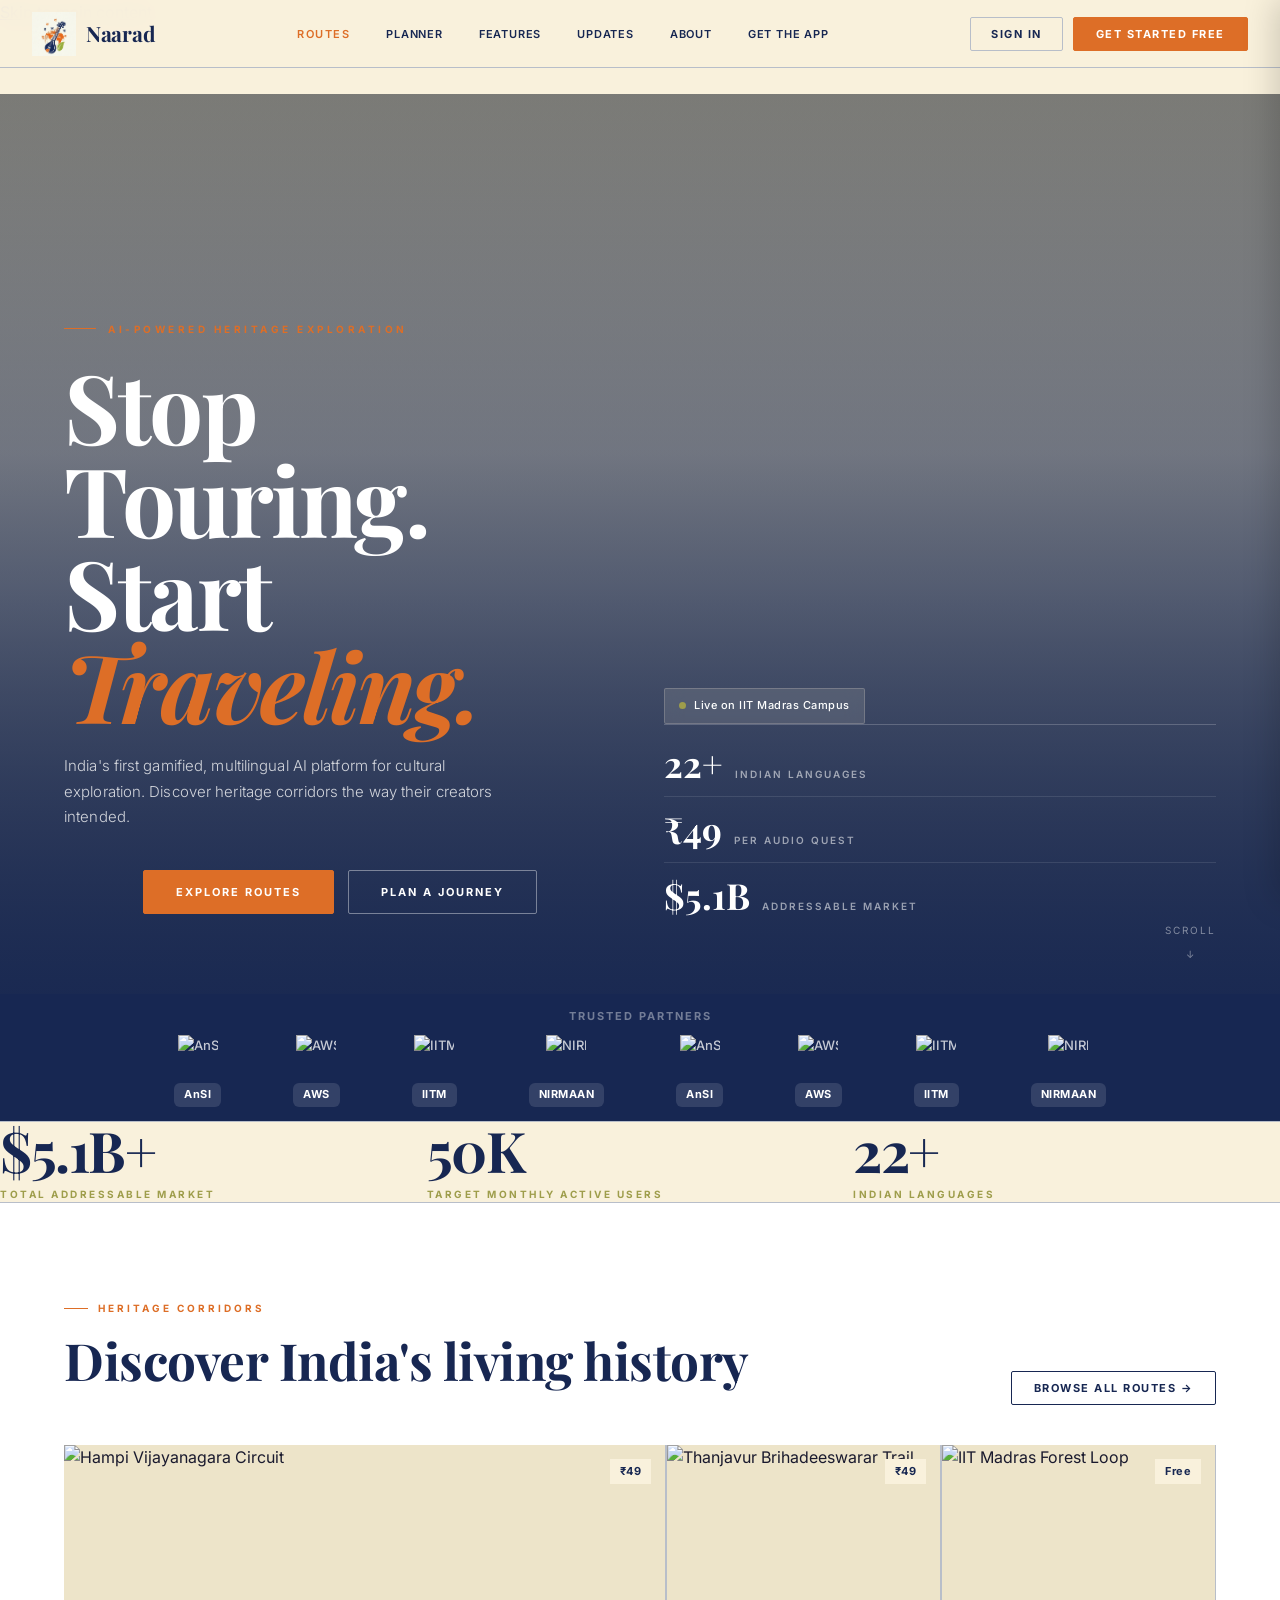
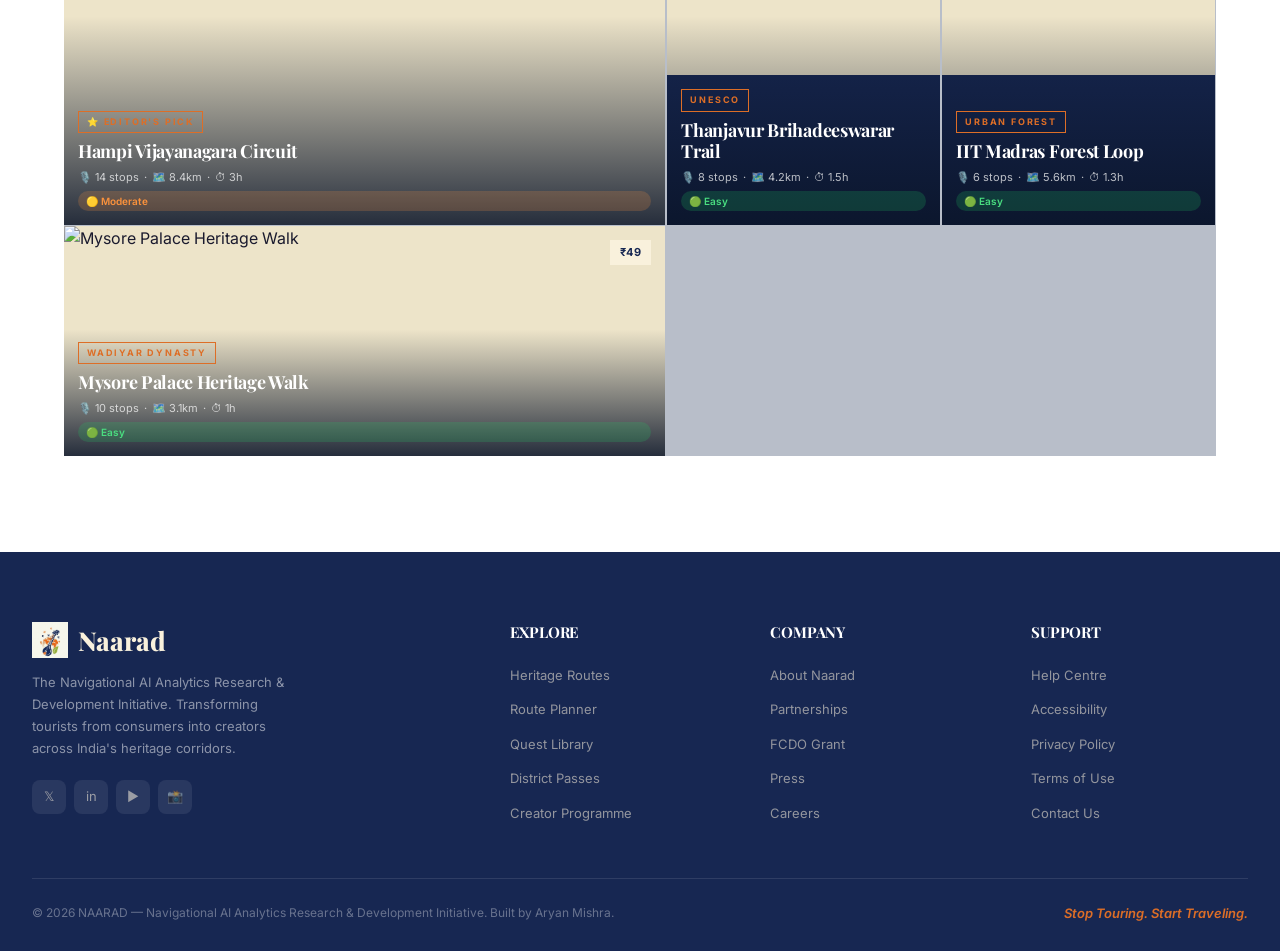
==== index.html @ 73e125dc "Add free-drag bottom sheet with touch + mouse support - Switch .disc-cards-col from transform:transl" ====
<!DOCTYPE html>
<html lang="en">
<head>
<script type="application/ld+json">
{
  "@context": "https://schema.org",
  "@type": "Organization",
  "name": "Naarad",
  "alternateName": "naarad.io",
  "url": "https://naarad.io",
  "logo": "[data-uri]",
  "description": "Tours, trails and history in every language at naarad.io"
}
</script>

<script type="application/ld+json">
{
  "@context": "https://schema.org",
  "@type": "WebSite",
  "name": "Naarad",
  "alternateName": "naarad.io",
  "url": "https://naarad.io"
}
</script>
<meta name="description" content="Naarad">
<meta property="og:site_name" content="Naarad">
<meta charset="UTF-8"/>
<meta name="viewport" content="width=device-width,initial-scale=1"/>

<!-- ── Primary SEO ── -->
<title>Naarad — Stop Touring. Start Traveling. | AI-Powered Heritage Exploration</title>
<meta name="description" content="India's first AI-powered heritage exploration platform. Discover gamified multilingual audio trails, quest routes, and offline maps across India's cultural landmarks. Plan your heritage journey today."/>
<meta name="keywords" content="heritage tourism India, cultural travel app, Hampi, Thanjavur, Varanasi, Jaipur, AI travel guide, offline maps India, heritage walk, temple trail"/>
<meta name="author" content="Aryan Mishra, NAARAD Initiative"/>
<meta name="robots" content="index, follow"/>
<link rel="canonical" href="https://naarad.io/"/>

<!-- ── Open Graph / Facebook ── -->
<meta property="og:type" content="website"/>
<meta property="og:url" content="https://naarad.io/"/>
<meta property="og:title" content="Naarad — Stop Touring. Start Traveling."/>
<meta property="og:description" content="India's first gamified, multilingual AI platform for cultural exploration. Discover heritage sites, earn quests, listen to audio stories — even offline."/>
<meta property="og:image" content="https://naarad.io/Images/Hampi.webp"/>
<meta property="og:image:width" content="1200"/>
<meta property="og:image:height" content="630"/>
<meta property="og:site_name" content="Naarad"/>
<meta property="og:locale" content="en_IN"/>

<!-- ── Twitter / X Card ── -->
<meta name="twitter:card" content="summary_large_image"/>
<meta name="twitter:site" content="@naarad_io"/>
<meta name="twitter:creator" content="@naarad_io"/>
<meta name="twitter:title" content="Naarad — Stop Touring. Start Traveling."/>
<meta name="twitter:description" content="AI-powered heritage exploration across India. Gamified audio trails, quest routes, offline maps. Free to start."/>
<meta name="twitter:image" content="https://naarad.io/Images/Hampi.webp"/>

<!-- ── Favicon / Icons ── -->
<link rel="icon" type="image/png" sizes="32x32" href="Images/cropped_logo.png"/>
<link rel="apple-touch-icon" href="Images/cropped_logo.png"/>
<link rel="manifest" href="manifest.json"/>
<meta name="theme-color" content="#1E3161"/>
<meta name="mobile-web-app-capable" content="yes"/>
<meta name="apple-mobile-web-app-capable" content="yes"/>
<meta name="apple-mobile-web-app-status-bar-style" content="black-translucent"/>
<meta name="apple-mobile-web-app-title" content="Naarad"/>

<!-- ── Performance hints ── -->
<link rel="preconnect" href="https://fonts.googleapis.com"/>
<link rel="preconnect" href="https://fonts.gstatic.com" crossorigin/>
<link rel="preconnect" href="https://unpkg.com"/>
<link rel="dns-prefetch" href="https://tile.openstreetmap.org"/>

<!-- ── Fonts ── -->
<link href="https://fonts.googleapis.com/css2?family=Cormorant+Garamond:ital,wght@0,400;0,600;0,700;1,400;1,600&family=Inter:wght@300;400;500;600;700;800&family=Playfair+Display:ital,wght@0,700;0,800;1,400&display=swap" rel="stylesheet"/>

<!-- ── Structured Data: Organization ── -->
<script type="application/ld+json">
{
  "@context": "https://schema.org",
  "@type": "Organization",
  "name": "Naarad",
  "alternateName": "NAARAD — Navigational AI Analytics Research & Development Initiative",
  "url": "https://naarad.io",
  "logo": "https://naarad.io/cropped_logo.png",
  "description": "India's first AI-powered heritage exploration platform with gamified audio trails and offline maps.",
  "foundingDate": "2024",
  "foundingLocation": { "@type": "Place", "name": "Chennai, India" },
  "sameAs": [
    "https://twitter.com/naarad_io",
    "https://linkedin.com/company/naarad-io",
    "https://instagram.com/naarad.io"
  ],
  "contactPoint": {
    "@type": "ContactPoint",
    "contactType": "customer support",
    "email": "hello@naarad.io"
  }
}
</script>
<!-- ── Structured Data: WebApplication ── -->
<script type="application/ld+json">
{
  "@context": "https://schema.org",
  "@type": "WebApplication",
  "name": "Naarad Heritage Explorer",
  "url": "https://naarad.io",
  "applicationCategory": "TravelApplication",
  "operatingSystem": "Web, iOS, Android",
  "offers": {
    "@type": "Offer",
    "price": "0",
    "priceCurrency": "INR",
    "description": "Free tier available. Explorer plan from ₹49/month."
  },
  "featureList": [
    "AI-powered heritage route planning",
    "Multilingual audio narration in 22 languages",
    "Offline-first maps",
    "Gamified quest system",
    "Heritage site discovery"
  ]
}
</script>
<style>
*,*::before,*::after{box-sizing:border-box;margin:0;padding:0}
html{scroll-behavior:smooth}
body{font-family:'Inter',sans-serif;background:#F9F1DC;color:#1A1A2E;line-height:1.6;overflow-x:hidden}
:root{
  /* ── Editorial Palette ── */
  --linen:#F9F1DC;   /* primary canvas */
  --navy:#172752;    /* deep anchor */
  --terra:#DD6E27;   /* terracotta focal */
  --olive:#9E9D4B;   /* muted olive accent */
  --slate:#B8BEC9;   /* framing neutral */
  /* derived */
  --linen-d:#EDE4C9; --terra-d:#C4581A; --navy-l:#1E3A6B;
  /* legacy aliases kept for existing code */
  --or:#DD6E27;--ord:#C4581A;--orl:#FAF0E4;--orm:#E8884A;
  --nv:#172752;--nvl:#1E3A6B;
  --cr:#F9F1DC;--crd:#EDE4C9;
  --tx:#172752;--txm:#4A5068;
  --wh:#FFFFFF;--bd:#B8BEC9;
}

/* ── NAV ── */
nav{position:fixed;top:0;left:0;right:0;z-index:200;background:rgba(249,241,220,0.97);backdrop-filter:blur(12px);border-bottom:1px solid var(--bd);height:68px;display:flex;align-items:center;padding:0 32px}
.nav-in{max-width:1340px;width:100%;margin:0 auto;display:flex;align-items:center;justify-content:space-between}
.nav-logo{display:flex;align-items:center;gap:10px;text-decoration:none;cursor:pointer}
.nav-logo img{height:44px;width:auto;object-fit:contain}
.nav-logo-txt{font-size:21px;font-weight:700;font-family:'Playfair Display',serif;color:var(--navy);letter-spacing:-0.3px}
.nav-links{display:flex;align-items:center;gap:4px;list-style:none}
.nav-links button{background:none;border:none;padding:8px 16px;font-family:'Inter',sans-serif;font-size:11px;font-weight:600;letter-spacing:0.8px;text-transform:uppercase;color:var(--navy);cursor:pointer;border-radius:2px;transition:letter-spacing 400ms cubic-bezier(0.25,1,0.5,1),color 400ms cubic-bezier(0.25,1,0.5,1)}
.nav-links button:hover,.nav-links button.active{color:var(--terra);letter-spacing:1.5px;background:transparent}
.nav-act{display:flex;align-items:center;gap:10px}
.btn-ghost{padding:9px 18px;border:none;background:transparent;font-size:14px;font-weight:500;color:var(--tx);cursor:pointer;border-radius:8px;transition:background .2s;font-family:'Inter',sans-serif}
.btn-ghost:hover{background:var(--crd)}
.btn-pri{padding:9px 22px;background:transparent;color:var(--navy);border:1px solid var(--navy);border-radius:2px;font-size:11px;font-weight:700;letter-spacing:1.5px;text-transform:uppercase;cursor:pointer;transition:all 400ms cubic-bezier(0.25,1,0.5,1);font-family:'Inter',sans-serif}
.btn-pri:hover{background:var(--navy);color:var(--linen);letter-spacing:2.2px;transform:none;box-shadow:none}

/* ── PAGES ── */
.page{display:none;padding-top:68px}
.page.active{display:block}

/* ── SHARED ── */
.container{max-width:1280px;margin:0 auto;padding:0 32px}
.sec{padding:88px 32px}
.sec-tag{display:inline-flex;align-items:center;gap:10px;color:var(--terra);font-size:10px;font-weight:700;letter-spacing:3px;text-transform:uppercase;margin-bottom:16px}.sec-tag::before{content:'';display:block;width:24px;height:1px;background:var(--terra);flex-shrink:0}
.sec-h{font-family:'Playfair Display',serif;font-size:clamp(32px,4vw,54px);font-weight:700;color:var(--navy);line-height:1.1;letter-spacing:-0.5px;margin-bottom:16px}
.sec-sub{font-size:15px;color:var(--txm);line-height:1.8;font-weight:300;letter-spacing:0.1px}
.fade-up{opacity:0;transform:translateY(28px);transition:opacity .55s ease,transform .55s ease}
.fade-up.vis{opacity:1;transform:translateY(0)}

/* ════════════════════════════════
   PAGE 1 — HOME / ROUTES
════════════════════════════════ */
.hero{position:relative;height:100vh;min-height:640px;display:flex;align-items:flex-end;justify-content:flex-start;overflow:hidden}
.hero-bg{position:absolute;inset:0;background-image:url('[data-uri]');background-size:cover;background-position:center 30%;filter:brightness(.6) saturate(1.1);transform:scale(1.02);transition:transform 8s ease}
.hero:hover .hero-bg{transform:scale(1)}
.hero-ov{position:absolute;inset:0;background:linear-gradient(to top,rgba(23,39,82,.92) 0%,rgba(23,39,82,.55) 45%,rgba(0,0,0,.2) 100%)}
.hero-cnt{position:relative;z-index:2;color:white;padding:0 64px 80px;max-width:1400px;width:100%;display:grid;grid-template-columns:1fr 1fr;gap:48px;align-items:flex-end}
.hero-logo{width:100px;height:100px;object-fit:contain;margin:0 auto 24px;display:block;filter:drop-shadow(0 4px 24px rgba(0,0,0,.5))}
.hero-eyebrow{display:block;background:none;color:var(--terra);font-size:10px;font-weight:700;letter-spacing:3.5px;text-transform:uppercase;padding:0;border-radius:0;margin-bottom:22px;display:flex;align-items:center;gap:12px}.hero-eyebrow::before{content:'';display:block;width:32px;height:1px;background:var(--terra);flex-shrink:0}
.hero-title{font-family:'Playfair Display',serif;font-size:clamp(48px,7.5vw,96px);font-weight:700;line-height:0.97;letter-spacing:-2.5px;margin-bottom:22px;text-shadow:none}
.hero-title span{color:var(--terra);font-style:italic}
.hero-sub{font-size:15px;opacity:.78;margin-bottom:40px;line-height:1.7;max-width:460px;font-weight:300;letter-spacing:0.1px}
.hero-btns{display:flex;gap:14px;justify-content:center;flex-wrap:wrap}
.btn-hero{padding:14px 32px;border-radius:2px;font-size:11px;font-weight:700;letter-spacing:2px;text-transform:uppercase;cursor:pointer;transition:all 400ms cubic-bezier(0.25,1,0.5,1);text-decoration:none;display:inline-flex;align-items:center;gap:10px;font-family:'Inter',sans-serif;border:1px solid transparent}
.btn-hor{background:var(--terra);border-color:var(--terra);color:white}.btn-hor:hover{background:var(--terra-d);border-color:var(--terra-d);letter-spacing:3px}
.btn-hor:hover{background:var(--ord);transform:translateY(-2px);box-shadow:0 8px 32px rgba(232,100,26,.45)}
.btn-hol{background:transparent;border:1px solid rgba(255,255,255,.4);color:white}.btn-hol:hover{border-color:white;letter-spacing:3px;background:rgba(255,255,255,.08)}
.btn-hol:hover{background:rgba(255,255,255,.24)}
.scroll-hint{position:absolute;bottom:32px;right:64px;color:rgba(255,255,255,.45);font-size:10px;letter-spacing:2px;text-transform:uppercase;display:flex;flex-direction:column;align-items:center;gap:8px;animation:bob 2s infinite}
@keyframes bob{0%,100%{transform:translateX(-50%) translateY(0)}50%{transform:translateX(-50%) translateY(7px)}}

/* Trust strip */
.trust{background:var(--nv);padding:16px 32px;display:flex;align-items:center;justify-content:center;gap:44px;flex-wrap:wrap}
.trust-item{display:flex;align-items:center;gap:8px;color:rgba(255,255,255,.75);font-size:13px;font-weight:500}
.trust-pill{background:rgba(255,255,255,.12);border-radius:6px;padding:3px 10px;font-size:11px;font-weight:700;color:white;letter-spacing:.5px}

/* Stats */
.stats-bar{background:var(--linen);padding:0;border-top:1px solid var(--slate);border-bottom:1px solid var(--slate)}
.stats-grid{max-width:1280px;margin:0 auto;display:grid;grid-template-columns:repeat(3,1fr)}
.stat-item{color:white}
.stat-n{font-family:'Playfair Display',serif;font-size:56px;font-weight:700;line-height:1;letter-spacing:-1.5px;color:var(--navy);margin-bottom:8px}
.stat-l{font-size:10px;font-weight:700;letter-spacing:2.5px;text-transform:uppercase;color:var(--olive)}

/* Routes grid */
.routes-sec{background:white}
.routes-header{display:flex;justify-content:space-between;align-items:flex-end;margin-bottom:40px;flex-wrap:wrap;gap:18px}
.routes-grid{display:grid;grid-template-columns:repeat(3,1fr);gap:20px}
.route-card{border-radius:20px;overflow:hidden;cursor:pointer;position:relative;transition:transform .3s}
.route-card:hover{transform:translateY(-6px);box-shadow:0 20px 60px rgba(0,0,0,.14)}
.route-img{width:100%;height:260px;object-fit:cover;display:block;background:var(--crd);transition:transform .5s}
.route-card:hover .route-img{transform:scale(1.05)}
.route-ov{position:absolute;inset:0;background:linear-gradient(to top,rgba(20,12,5,.88) 0%,rgba(20,12,5,.08) 60%);display:flex;flex-direction:column;justify-content:flex-end;padding:22px}
.route-tag{display:inline-block;background:var(--or);color:white;font-size:10px;font-weight:700;letter-spacing:1.5px;text-transform:uppercase;padding:3px 10px;border-radius:20px;margin-bottom:9px;width:fit-content}
.route-name{font-family:'Playfair Display',serif;font-size:20px;font-weight:700;color:white;margin-bottom:5px}
.route-meta{color:rgba(255,255,255,.72);font-size:12px;display:flex;align-items:center;gap:6px}
.route-feat{grid-column:span 2}
.route-feat .route-img{height:360px}
.route-info{background:var(--cr);padding:14px 20px;display:flex;gap:20px}
.route-stat{text-align:center}
.route-stat .rs-v{font-size:15px;font-weight:700;color:var(--nv)}
.route-stat .rs-l{font-size:11px;color:var(--txm)}

/* Filter bar */
.filter-bar{display:flex;gap:10px;margin-bottom:28px;flex-wrap:wrap}
.filter-btn{padding:7px 18px;border-radius:2px;border:1px solid var(--slate);background:transparent;font-size:10px;font-weight:700;letter-spacing:1.5px;text-transform:uppercase;cursor:pointer;transition:all 400ms cubic-bezier(0.25,1,0.5,1);font-family:'Inter',sans-serif;color:var(--navy)}
.filter-btn:hover,.filter-btn.active{background:var(--or);color:white;border-color:var(--or)}

/* ════════════════════════════════
   PAGE 2 — PLANNER (Komoot-style)
════════════════════════════════ */

/* Shared planner layout */
#page-planner{flex-direction:column;overflow:hidden}

/* Mode toggle bar */
.planner-modebar{position:fixed;top:68px;left:0;right:0;z-index:199;min-height:48px;display:flex;align-items:center;gap:0;background:#172752;padding:0;border-bottom:2px solid rgba(255,255,255,.1)}
.planner-modebar .pm-logo{padding:14px 20px;display:flex;align-items:center;gap:10px;border-right:1px solid rgba(255,255,255,.15)}
.planner-modebar .pm-logo img{width:32px;height:32px;object-fit:contain;filter:brightness(1.2)}
.planner-modebar .pm-logo span{color:white;font-weight:700;font-size:15px;letter-spacing:.3px}
.pmtab{padding:16px 28px;background:none;border:none;color:rgba(255,255,255,.65);font-size:14px;font-weight:600;cursor:pointer;font-family:'Inter',sans-serif;transition:all .2s;position:relative;border-bottom:3px solid transparent;margin-bottom:-2px}
.pmtab:hover{color:white}
.pmtab.active{color:white;border-bottom-color:#E8641A}
.pm-spacer{flex:1}
.pm-search-wrap{display:flex;align-items:center;gap:8px;padding:8px 16px}
.pm-search-wrap input{width:260px;padding:9px 14px;border-radius:8px;border:1px solid rgba(255,255,255,.2);background:rgba(255,255,255,.1);color:white;font-size:13px;font-family:'Inter',sans-serif;outline:none}
.pm-search-wrap input::placeholder{color:rgba(255,255,255,.45)}
.pm-search-wrap input:focus{background:rgba(255,255,255,.18);border-color:rgba(255,255,255,.4)}

/* ── PLAN MODE ── */
#page-planner.active{display:flex!important;flex-direction:column;height:calc(100dvh - 68px);margin-top:68px;box-sizing:border-box;overflow:hidden;padding-top:48px}
#pmode-discover{display:none;flex-direction:column;flex:1;min-height:0;overflow:hidden}
#pmode-discover.active{display:flex}
#pmode-plan{display:none;flex:1;min-height:0;overflow:hidden}
#pmode-plan.active{display:flex}
.plan-split{display:flex;flex:1;min-height:0;overflow:hidden}
#plan-map{flex:1;min-height:0;position:relative;z-index:1}

/* Planner panel */
.planner-panel{width:320px;flex-shrink:0;display:flex;flex-direction:column;background:#fff;border-right:1px solid #E2DDD4;overflow-y:auto;padding:24px;box-shadow:2px 0 12px rgba(0,0,0,.06)}
.pp-title{font-size:16px;font-weight:700;color:#1A1A2E;margin:0 0 6px}
.pp-hint{font-size:13px;color:#6B6B7B;margin:0 0 16px;line-height:1.5}
.wp-list{display:flex;flex-direction:column;gap:6px;margin-bottom:12px;min-height:40px}
.wp-empty{font-size:13px;color:#B0AAA0;text-align:center;padding:20px 0}
.wp-item{display:flex;align-items:center;gap:10px;padding:10px 12px;border-radius:10px;border:1.5px solid #E2DDD4;background:white}
.wp-item:hover{border-color:#1E3161}
.wp-item.active{border-color:#E8641A;background:#FFF0E6}
.wp-dot{width:26px;height:26px;border-radius:50%;display:flex;align-items:center;justify-content:center;font-size:11px;font-weight:700;flex-shrink:0;color:white}
.wp-dot.start{background:#22c55e}
.wp-dot.end{background:#E8641A}
.wp-dot.mid{background:#1E3161}
.wp-label{flex:1;font-size:13px;font-weight:600;color:#1A1A2E}
.wp-label span{display:block;font-size:11px;color:#6B6B7B;font-weight:400}
.wp-del{background:none;border:none;color:#C8C2B8;cursor:pointer;font-size:18px;line-height:1;padding:2px 4px;transition:color .2s;font-family:sans-serif}
.wp-del:hover{color:#E8641A}
.wp-add-btn{display:flex;align-items:center;gap:8px;padding:10px 12px;border-radius:10px;border:1.5px dashed #E2DDD4;background:none;color:#6B6B7B;font-size:13px;cursor:pointer;width:100%;font-family:'Inter',sans-serif;transition:all .2s;margin-bottom:6px}
.wp-add-btn:hover{border-color:#1E3161;color:#1E3161;background:#F4F6FF}
.pp-actions{display:flex;gap:8px;margin-top:auto;padding-top:16px;border-top:1px solid #F0EDE4}
.prt-btn{flex:1;padding:10px;border-radius:10px;border:1.5px solid #E2DDD4;background:white;color:#1A1A2E;font-size:13px;font-weight:600;cursor:pointer;font-family:'Inter',sans-serif;transition:all .2s}
.prt-btn:hover{border-color:#1E3161;color:#1E3161}
.pp-export-btn{background:#1E3161;color:white;border-color:#1E3161}
.pp-export-btn:hover{background:#172752;border-color:#172752;color:white}

/* Map containers */
#disc-map{flex:1;min-height:0;position:relative;z-index:1}

/* Map click hint */

/* ── DISCOVER MODE ── */
.disc-filterbar{display:flex;align-items:center;gap:10px;padding:10px 16px;background:white;border-bottom:1px solid #E2DDD4;flex-shrink:0;flex-wrap:wrap}
.disc-act-chips{display:flex;gap:6px;flex-wrap:wrap}
.disc-chip{display:flex;align-items:center;gap:5px;padding:7px 13px;border-radius:50px;border:1.5px solid #E2DDD4;background:white;font-size:12.5px;font-weight:500;cursor:pointer;font-family:'Inter',sans-serif;transition:all .2s;color:#1A1A2E}
.disc-chip:hover{border-color:#1E3161;color:#1E3161}
.disc-chip.active{background:#1E3161;color:white;border-color:#1E3161}
.disc-sep{width:1px;height:28px;background:#E2DDD4;margin:0 4px}
.disc-dist-wrap{display:flex;align-items:center;gap:8px;font-size:12.5px;color:#6B6B7B;white-space:nowrap}
.disc-dist-wrap input[type=range]{accent-color:#E8641A;width:110px;cursor:pointer}
.disc-dist-label{font-weight:600;color:#1A1A2E;min-width:40px}
.disc-count{margin-left:auto;font-size:12.5px;color:#6B6B7B}

/* Discover split */
.disc-split{display:flex;flex:1;min-height:0;overflow:hidden}
.disc-cards-col{width:380px;flex-shrink:0;overflow-y:auto;background:#FAF8F2;border-right:1px solid #E2DDD4}
.disc-cards-col::-webkit-scrollbar{width:4px}
.disc-cards-col::-webkit-scrollbar-thumb{background:#E2DDD4;border-radius:2px}
.disc-cards-inner{padding:12px}

/* Route card */
.rt-card{background:white;border-radius:14px;margin-bottom:10px;border:2px solid transparent;cursor:pointer;transition:all .25s;overflow:hidden;box-shadow:0 1px 4px rgba(0,0,0,.06)}
.rt-card:hover{border-color:#1E3161;box-shadow:0 4px 16px rgba(30,49,97,.12);transform:translateY(-1px)}
.rt-card.highlighted{border-color:#E8641A;box-shadow:0 4px 20px rgba(232,100,26,.2)}
.rt-card-img{height:150px;position:relative;overflow:hidden;flex-shrink:0}
.rt-card-img-bg{width:100%;height:100%;display:flex;align-items:center;justify-content:center;font-size:56px}
.rt-card-badge{position:absolute;top:10px;left:10px;padding:4px 10px;border-radius:50px;font-size:11px;font-weight:700;letter-spacing:.4px}
.rt-card-body{padding:13px 14px 14px}
.rt-card-name{font-size:14px;font-weight:700;color:#1A1A2E;margin-bottom:3px}
.rt-card-loc{font-size:12px;color:#6B6B7B;margin-bottom:10px;display:flex;align-items:center;gap:4px}
.rt-card-stats{display:flex;gap:14px}
.rt-cs{display:flex;align-items:center;gap:4px;font-size:12px;color:#6B6B7B}
.rt-cs svg{width:13px;height:13px;flex-shrink:0}
.rt-cs strong{color:#1A1A2E;font-weight:600}
.rt-card-footer{padding:8px 14px;border-top:1px solid #F0EDE4;display:flex;align-items:center;justify-content:space-between}
.rt-diff{display:flex;align-items:center;gap:4px;font-size:11.5px}
.rt-rating{font-size:11.5px;color:#6B6B7B}
.rt-rating strong{color:#1A1A2E}

/* Difficulty pill */
.diff-easy{background:#DCFCE7;color:#166534;padding:3px 9px;border-radius:50px;font-size:11px;font-weight:600}
.diff-moderate{background:#FEF9C3;color:#854D0E;padding:3px 9px;border-radius:50px;font-size:11px;font-weight:600}
.diff-hard{background:#FEE2E2;color:#991B1B;padding:3px 9px;border-radius:50px;font-size:11px;font-weight:600}

/* Leaflet popup overrides */
.leaflet-popup-content-wrapper{border-radius:12px!important;box-shadow:0 8px 32px rgba(0,0,0,.18)!important;border:none!important}
.leaflet-popup-content{margin:14px 16px!important;font-family:'Inter',sans-serif!important}
.lf-popup-title{font-weight:700;font-size:13px;color:#1E3161;margin-bottom:4px}
.lf-popup-sub{font-size:12px;color:#6B6B7B}
.lf-popup-stats{display:flex;gap:12px;margin-top:8px;padding-top:8px;border-top:1px solid #F0EDE4}
.lf-popup-stat{font-size:11.5px;color:#6B6B7B}.lf-popup-stat strong{color:#1A1A2E;display:block;font-size:13px}

/* No-routes message */
.no-routes{text-align:center;padding:48px 24px;color:#6B6B7B;font-size:14px}
.no-routes svg{width:48px;height:48px;margin:0 auto 12px;display:block;opacity:.35}

/* GPX Komoot-style track cards */
#gpx-track-strip{
  position:absolute;bottom:0;left:0;right:0;z-index:15;
  overflow-x:auto;overflow-y:hidden;
  display:flex;gap:10px;padding:12px 16px 16px;
  scroll-snap-type:x mandatory;-webkit-overflow-scrolling:touch;
  scrollbar-width:none;pointer-events:auto;
}
#gpx-track-strip::-webkit-scrollbar{display:none}
.gpx-card{
  flex-shrink:0;width:200px;
  background:white;border-radius:14px;
  padding:12px 14px 10px;
  box-shadow:0 4px 18px rgba(0,0,0,.22);
  cursor:pointer;scroll-snap-align:start;
  border:2px solid transparent;transition:border-color .2s,box-shadow .2s;
  pointer-events:auto;
}
.gpx-card:hover{box-shadow:0 6px 24px rgba(0,0,0,.28)}
.gpx-card.gpx-active{border-color:#1E3161;box-shadow:0 6px 24px rgba(30,49,97,.35)}
.gpx-card-name{font-size:12.5px;font-weight:700;color:#1A1A2E;line-height:1.3;margin-bottom:6px}
.gpx-card-meta{display:flex;gap:10px;font-size:11px;color:#6B6B7B}
.gpx-card-meta span{display:flex;align-items:center;gap:3px}
.gpx-card-dot{width:8px;height:8px;border-radius:50%;flex-shrink:0;margin-top:2px}
.gpx-card-type{font-size:10px;font-weight:600;letter-spacing:.6px;text-transform:uppercase;
  color:#E8641A;margin-bottom:4px}
@media(max-width:899px){
  #gpx-track-strip{bottom:60px}
}
.disc-section-head{font-size:10px;font-weight:700;letter-spacing:.8px;text-transform:uppercase;
  color:#6B6B7B;padding:10px 4px 6px;display:flex;align-items:center;gap:6px}
.disc-section-head::after{content:'';flex:1;height:1px;background:#E2DDD4}
.rt-card.gpx-rt-card .rt-card-img{height:100px}
.rt-card.gpx-rt-card .rt-card-img-bg{font-size:2.6rem}
.rt-card.gpx-rt-card .rt-card-body{padding:10px 14px 10px}
.rt-card-track-line{height:3px;border-radius:2px;margin:6px 0 2px;opacity:.7}
.rt-card.highlighted{border-color:#E8641A;box-shadow:0 4px 20px rgba(232,100,26,.22)}

/* Responsive */
@media(max-width:768px){
  .pm-search-wrap input{width:160px}
  .pmtab{padding:14px 16px;font-size:13px}
}

   PAGE 3 — FEATURES
════════════════════════════════ */
.feat-hero{background:var(--cr);padding:88px 32px 64px;text-align:center}
.feat-hero-logo{width:80px;height:80px;object-fit:contain;margin:0 auto 22px;display:block}
.feat-grid{display:grid;grid-template-columns:repeat(3,1fr);gap:24px;max-width:1280px;margin:0 auto}
.feat-card{background:white;border-radius:20px;padding:34px 30px;border:1px solid var(--bd);position:relative;overflow:hidden;transition:all .3s;cursor:default}
.feat-card::before{content:'';position:absolute;top:0;left:0;right:0;height:4px;background:var(--or);transform:scaleX(0);transition:transform .35s;transform-origin:left}
.feat-card:hover::before{transform:scaleX(1)}
.feat-card:hover{transform:translateY(-6px);box-shadow:0 20px 56px rgba(0,0,0,.1)}
.feat-icon{width:58px;height:58px;background:var(--orl);border-radius:16px;display:flex;align-items:center;justify-content:center;font-size:26px;margin-bottom:20px}
.feat-title{font-size:18px;font-weight:700;color:var(--nv);margin-bottom:10px}
.feat-desc{font-size:14px;color:var(--txm);line-height:1.75}
.feat-tag{display:inline-block;background:var(--orl);color:var(--or);font-size:11px;font-weight:700;padding:3px 10px;border-radius:20px;margin-top:14px;letter-spacing:.5px}

/* Tech stack */
.tech-sec{background:var(--nv);padding:72px 32px}
.tech-inner{max-width:1280px;margin:0 auto}
.tech-sec .sec-h{color:white}
.tech-sec .sec-sub{color:rgba(255,255,255,.65);margin-bottom:40px}
.tech-grid{display:grid;grid-template-columns:repeat(4,1fr);gap:16px}
.tech-card{background:rgba(255,255,255,.07);border:1px solid rgba(255,255,255,.1);border-radius:16px;padding:24px 20px;text-align:center;transition:all .25s}
.tech-card:hover{background:rgba(255,255,255,.12);transform:translateY(-4px)}
.tech-ic{font-size:32px;margin-bottom:12px}
.tech-nm{font-size:14px;font-weight:700;color:white;margin-bottom:4px}
.tech-ds{font-size:12px;color:rgba(255,255,255,.5);line-height:1.5}

/* Comparison */
.compare-sec{background:white;padding:88px 32px}
.compare-inner{max-width:900px;margin:0 auto}
.compare-table{width:100%;border-collapse:collapse;margin-top:40px;border-radius:16px;overflow:hidden;box-shadow:0 4px 24px rgba(0,0,0,.07)}
.compare-table th{padding:18px 20px;background:var(--nv);color:white;font-size:13px;font-weight:700;text-align:left}
.compare-table th:first-child{border-radius:0}
.compare-table td{padding:16px 20px;font-size:14px;border-bottom:1px solid var(--bd)}
.compare-table tr:last-child td{border-bottom:none}
.compare-table tr:nth-child(even) td{background:var(--cr)}
.chk-y{color:var(--or);font-weight:700;font-size:16px}
.chk-n{color:#ccc;font-size:16px}
.naarad-col{background:var(--orl)!important;font-weight:600;color:var(--nv)}

/* ════════════════════════════════
   PAGE 4 — UPDATES
════════════════════════════════ */
.updates-hero{background:var(--cr);padding:88px 32px 60px;text-align:center}
.updates-hero-logo{width:70px;height:70px;object-fit:contain;margin:0 auto 20px;display:block}
.updates-grid{display:grid;grid-template-columns:2fr 1fr;gap:32px;max-width:1280px;margin:0 auto;padding:0 32px 80px}
.update-main{}
.update-feat-img{width:100%;height:340px;object-fit:cover;border-radius:20px 20px 0 0;display:block;background:var(--crd)}
.update-feat-body{background:white;border-radius:0 0 20px 20px;padding:32px;border:1px solid var(--bd);border-top:none}
.update-feat-tag{display:inline-block;background:var(--or);color:white;font-size:11px;font-weight:700;letter-spacing:1.5px;text-transform:uppercase;padding:4px 12px;border-radius:20px;margin-bottom:14px}
.update-feat-title{font-family:'Playfair Display',serif;font-size:28px;font-weight:800;color:var(--nv);margin-bottom:12px;line-height:1.3}
.update-feat-sub{font-size:15px;color:var(--txm);line-height:1.75;margin-bottom:20px}
.update-meta{display:flex;align-items:center;gap:16px;font-size:13px;color:var(--txm)}
.update-meta span{display:flex;align-items:center;gap:5px}

.updates-sidebar{display:flex;flex-direction:column;gap:14px}
.update-side-card{background:white;border-radius:16px;overflow:hidden;border:1px solid var(--bd);cursor:pointer;transition:all .25s}
.update-side-card:hover{border-color:var(--or);transform:translateX(4px);box-shadow:0 8px 28px rgba(0,0,0,.08)}
.update-side-img{width:100%;height:140px;object-fit:cover;display:block;background:var(--crd)}
.update-side-body{padding:16px}
.update-side-tag{display:inline-block;background:var(--orl);color:var(--or);font-size:10px;font-weight:700;letter-spacing:1px;text-transform:uppercase;padding:3px 8px;border-radius:10px;margin-bottom:8px}
.update-side-title{font-size:14px;font-weight:700;color:var(--nv);line-height:1.4;margin-bottom:5px}
.update-side-date{font-size:12px;color:var(--txm)}

/* Changelog */
.changelog-sec{background:var(--cr);padding:72px 32px}
.changelog-inner{max-width:760px;margin:0 auto}
.changelog-item{display:flex;gap:24px;padding-bottom:36px;border-left:2px solid var(--bd);padding-left:28px;position:relative;margin-left:12px}
.changelog-item::before{content:'';position:absolute;left:-7px;top:4px;width:12px;height:12px;background:var(--or);border-radius:50%;border:2px solid white;box-shadow:0 0 0 2px var(--or)}
.changelog-item:last-child{border-left:2px solid transparent}
.changelog-date{font-size:12px;font-weight:700;color:var(--or);white-space:nowrap;padding-top:3px;min-width:80px}
.changelog-body h3{font-size:16px;font-weight:700;color:var(--nv);margin-bottom:6px}
.changelog-body p{font-size:14px;color:var(--txm);line-height:1.7}
.changelog-body .cl-badge{display:inline-block;background:var(--nv);color:white;font-size:10px;font-weight:700;padding:2px 8px;border-radius:8px;margin-bottom:8px;letter-spacing:.5px}

/* ════════════════════════════════
   PAGE 5 — GET THE APP
════════════════════════════════ */
.app-hero{background:linear-gradient(140deg,var(--nv) 0%,#0d1f45 100%);padding:100px 32px 80px;text-align:center;position:relative;overflow:hidden}
.app-hero::before{content:'';position:absolute;top:-150px;right:-150px;width:500px;height:500px;background:var(--or);border-radius:50%;opacity:.1}
.app-hero::after{content:'';position:absolute;bottom:-80px;left:50%;transform:translateX(-50%);width:600px;height:4px;background:linear-gradient(90deg,transparent,var(--or),transparent)}
.app-hero-logo{width:90px;height:90px;object-fit:contain;margin:0 auto 24px;display:block;filter:drop-shadow(0 4px 20px rgba(232,100,26,.5))}
.app-hero h1{font-family:'Playfair Display',serif;font-size:clamp(36px,5vw,64px);font-weight:800;color:white;margin-bottom:16px;position:relative}
.app-hero-sub{font-size:18px;color:rgba(255,255,255,.75);max-width:520px;margin:0 auto 48px}
.app-badges{display:flex;gap:16px;justify-content:center;flex-wrap:wrap;margin-bottom:64px}
.app-badge{display:flex;align-items:center;gap:12px;background:rgba(255,255,255,.1);backdrop-filter:blur(8px);border:1px solid rgba(255,255,255,.2);color:white;border-radius:14px;padding:14px 24px;cursor:pointer;transition:all .25s;text-decoration:none}
.app-badge:hover{background:var(--or);border-color:var(--or);transform:translateY(-3px);box-shadow:0 10px 32px rgba(232,100,26,.4)}
.badge-ic{font-size:26px}
.badge-txt .bs{display:block;font-size:11px;opacity:.7}
.badge-txt .bb{display:block;font-size:16px;font-weight:800}

/* Phones mockup */
.phones-row{display:flex;justify-content:center;gap:-20px;margin-top:-20px;padding:0 32px}
.phone-wrap{position:relative;display:inline-block}
.phone-img{width:240px;background:var(--nv);border-radius:36px;box-shadow:0 40px 100px rgba(0,0,0,.35);overflow:hidden;border:6px solid rgba(255,255,255,.1)}
.phone-img-side{width:200px;opacity:.75;margin-top:40px}
.phone-screen-inner{padding:24px 18px 18px;background:linear-gradient(145deg,#1E3161,#2A4285)}
.ps-notch{width:60px;height:6px;background:rgba(0,0,0,.4);border-radius:3px;margin:0 auto 16px}
.ps-bar{height:7px;border-radius:4px;background:rgba(255,255,255,.12);margin-bottom:8px}
.ps-bar.ac{background:var(--or);width:65%}
.ps-map{height:220px;background:linear-gradient(135deg,#253d7a,#1a2e5c);border-radius:16px;margin-bottom:14px;display:flex;align-items:center;justify-content:center;position:relative;overflow:hidden;font-size:3px;color:transparent}
.ps-map::after{content:'📍';font-size:28px;position:absolute;bottom:20px;right:20px}
.ps-map::before{content:'';position:absolute;inset:0;background:radial-gradient(circle at 60% 60%,rgba(232,100,26,.2),transparent 60%)}
.ps-footer{display:flex;justify-content:space-around;padding:10px 0}
.ps-dot{width:6px;height:6px;border-radius:50%;background:rgba(255,255,255,.3)}
.ps-dot.ac{background:var(--or)}

/* Features list */
.app-feats{background:var(--cr);padding:88px 32px}
.app-feats-inner{max-width:1280px;margin:0 auto}
.app-feats-grid{display:grid;grid-template-columns:repeat(2,1fr);gap:20px;margin-top:44px}
.af-row{display:flex;gap:18px;align-items:flex-start;background:white;border-radius:16px;padding:26px;border:1px solid var(--bd);transition:all .25s}
.af-row:hover{border-color:var(--or);box-shadow:0 8px 32px rgba(232,100,26,.1)}
.af-icon{width:50px;height:50px;background:var(--orl);border-radius:14px;display:flex;align-items:center;justify-content:center;font-size:22px;flex-shrink:0}
.af-txt h3{font-size:16px;font-weight:700;color:var(--nv);margin-bottom:6px}
.af-txt p{font-size:13px;color:var(--txm);line-height:1.65}

/* Pricing */
.pricing-sec{background:white;padding:88px 32px}
.pricing-inner{max-width:1100px;margin:0 auto}
.pricing-grid{display:grid;grid-template-columns:repeat(3,1fr);gap:24px;margin-top:44px}
.price-card{border-radius:20px;padding:36px 30px;border:1.5px solid var(--bd);transition:all .3s;position:relative}
.price-card.featured{border-color:var(--or);background:var(--orl);transform:translateY(-8px);box-shadow:0 20px 56px rgba(232,100,26,.18)}
.price-feat-badge{position:absolute;top:-14px;left:50%;transform:translateX(-50%);background:var(--or);color:white;font-size:11px;font-weight:700;padding:4px 16px;border-radius:20px;white-space:nowrap}
.price-name{font-size:13px;font-weight:700;letter-spacing:1px;text-transform:uppercase;color:var(--txm);margin-bottom:12px}
.price-amt{font-family:'Playfair Display',serif;font-size:40px;font-weight:800;color:var(--nv);margin-bottom:4px}
.price-per{font-size:13px;color:var(--txm);margin-bottom:24px}
.price-list{list-style:none;display:flex;flex-direction:column;gap:11px;margin-bottom:28px}
.price-list li{font-size:14px;color:var(--tx);display:flex;align-items:center;gap:9px}
.price-list li::before{content:'✓';width:20px;height:20px;background:var(--orl);color:var(--or);border-radius:50%;display:flex;align-items:center;justify-content:center;font-size:11px;font-weight:700;flex-shrink:0}
.price-btn{width:100%;padding:13px;border:none;border-radius:12px;font-size:15px;font-weight:700;cursor:pointer;font-family:'Inter',sans-serif;transition:all .2s;background:var(--crd);color:var(--nv)}
.price-btn.or-btn{background:var(--or);color:white}
.price-btn:hover{opacity:.88;transform:translateY(-1px)}

/* ════════════════════════════════
   MODAL — LOGIN / SIGNUP
════════════════════════════════ */
.modal-bg{display:none;position:fixed;inset:0;background:rgba(0,0,0,.55);backdrop-filter:blur(6px);z-index:500;align-items:center;justify-content:center}
.modal-bg.open{display:flex}
.modal{background:white;border-radius:24px;width:100%;max-width:480px;padding:44px 40px;position:relative;box-shadow:0 40px 100px rgba(0,0,0,.2);animation:popIn .3s ease}
@keyframes popIn{from{opacity:0;transform:scale(.94) translateY(20px)}to{opacity:1;transform:scale(1) translateY(0)}}
.modal-close{position:absolute;top:18px;right:18px;width:34px;height:34px;background:var(--cr);border:none;border-radius:50%;cursor:pointer;font-size:16px;display:flex;align-items:center;justify-content:center;transition:background .2s}
.modal-close:hover{background:var(--crd)}
.modal-logo{width:56px;height:56px;object-fit:contain;margin:0 auto 16px;display:block}
.modal h2{font-family:'Playfair Display',serif;font-size:26px;font-weight:800;color:var(--nv);text-align:center;margin-bottom:6px}
.modal-sub{font-size:14px;color:var(--txm);text-align:center;margin-bottom:28px}
.modal-tabs{display:flex;background:var(--cr);border-radius:12px;padding:4px;margin-bottom:24px}
.modal-tab{flex:1;padding:9px;border:none;background:transparent;font-size:14px;font-weight:600;cursor:pointer;border-radius:9px;font-family:'Inter',sans-serif;color:var(--txm);transition:all .2s}
.modal-tab.active{background:white;color:var(--nv);box-shadow:0 2px 8px rgba(0,0,0,.08)}
.modal-form-panel{display:none}
.modal-form-panel.active{display:block}
.m-field{margin-bottom:16px}
.m-field label{display:block;font-size:12px;font-weight:600;color:var(--txm);margin-bottom:6px;text-transform:uppercase;letter-spacing:.5px}
.m-field input{width:100%;padding:12px 16px;border:1.5px solid var(--bd);border-radius:11px;font-size:14px;font-family:'Inter',sans-serif;outline:none;transition:border .2s;background:var(--cr)}
.m-field input:focus{border-color:var(--or);background:white}
.m-submit{width:100%;padding:14px;background:var(--or);color:white;border:none;border-radius:12px;font-size:15px;font-weight:700;cursor:pointer;font-family:'Inter',sans-serif;transition:all .2s;margin-top:4px}
.m-submit:hover{background:var(--ord);transform:translateY(-1px);box-shadow:0 6px 20px rgba(232,100,26,.35)}
.m-divider{display:flex;align-items:center;gap:12px;margin:18px 0;color:var(--txm);font-size:13px}
.m-divider::before,.m-divider::after{content:'';flex:1;height:1px;background:var(--bd)}
.m-social{display:flex;gap:10px}
.m-social-btn{flex:1;padding:11px;border:1.5px solid var(--bd);border-radius:11px;background:white;cursor:pointer;font-size:13px;font-weight:600;font-family:'Inter',sans-serif;display:flex;align-items:center;justify-content:center;gap:8px;transition:all .2s;color:var(--tx)}
.m-social-btn:hover{border-color:var(--or);color:var(--or)}
.m-terms{font-size:11px;color:var(--txm);text-align:center;margin-top:16px;line-height:1.6}
.m-terms a{color:var(--or);text-decoration:none}

/* ── FOOTER ── */
footer{background:var(--nv);color:white;padding:68px 32px 28px}
.foot-in{max-width:1280px;margin:0 auto}
.foot-top{display:grid;grid-template-columns:2fr 1fr 1fr 1fr;gap:44px;margin-bottom:52px}
.foot-brand h3{font-family:'Playfair Display',serif;font-weight:700;font-size:26px;font-weight:800;margin-bottom:10px;display:flex;align-items:center;gap:10px}
.foot-brand-logo{width:36px;height:36px;object-fit:contain}
.foot-brand p{font-size:13px;color:rgba(255,255,255,.5);line-height:1.7;max-width:260px;margin-bottom:20px}
.foot-social{display:flex;gap:8px}
.fsb{width:34px;height:34px;background:rgba(255,255,255,.08);border-radius:8px;display:flex;align-items:center;justify-content:center;font-size:14px;cursor:pointer;transition:background .2s;text-decoration:none;color:white}
.fsb:hover{background:var(--or)}
.foot-col h4{font-size:12px;font-weight:700;letter-spacing:1px;text-transform:uppercase;color:rgba(255,255,255,.45);margin-bottom:16px}
.foot-col ul{list-style:none;display:flex;flex-direction:column;gap:9px}
.foot-col a{color:rgba(255,255,255,.65);text-decoration:none;font-size:13px;transition:color .2s}
.foot-col a:hover{color:var(--or)}
.foot-bot{border-top:1px solid rgba(255,255,255,.1);padding-top:24px;display:flex;justify-content:space-between;align-items:center;flex-wrap:wrap;gap:10px}
.foot-bot p{font-size:12px;color:rgba(255,255,255,.35)}
.foot-tagline{font-size:13px;color:var(--or);font-weight:600;font-style:italic}

/* ── RESPONSIVE ── */
@media(max-width:1024px){
  .routes-grid,.feat-grid{grid-template-columns:repeat(2,1fr)}
  .route-feat{grid-column:span 2}
  .planner-grid{grid-template-columns:1fr}
  .updates-grid{grid-template-columns:1fr}
  .tech-grid{grid-template-columns:repeat(2,1fr)}
  .foot-top{grid-template-columns:1fr 1fr}
}
@media(max-width:700px){
  .routes-grid,.feat-grid,.app-feats-grid,.pricing-grid,.about-grid{grid-template-columns:1fr}
  .route-feat{grid-column:span 1}
  .route-feat .route-img{height:240px}
  .stats-grid{grid-template-columns:repeat(2,1fr)}
  nav{padding:0 16px}
  .nav-links{display:none}
  .foot-top{grid-template-columns:1fr}
  .planner-search{flex-direction:column}
}

/* ── HERO CINEMATIC BG ── */
@keyframes heroShift {
  0%   { background-position: 0% 50%; }
  50%  { background-position: 100% 50%; }
  100% { background-position: 0% 50%; }
}
@keyframes heroParticle {
  0%   { transform: translateY(0) scale(1);   opacity: .18; }
  50%  { transform: translateY(-30px) scale(1.15); opacity: .28; }
  100% { transform: translateY(0) scale(1);   opacity: .18; }
}
.hero-video-bg {
  position: absolute;
  inset: 0;
  overflow: hidden;
  z-index: 0;
  background: url('Images/Hampi.webp') center/cover no-repeat;
}
.hero-video-bg::after {
  content: '';
  position: absolute;
  inset: 0;
  background: linear-gradient(to bottom,
    rgba(10,22,40,.4) 0%,
    rgba(10,22,40,.25) 40%,
    rgba(10,22,40,.78) 100%);
}
.hero-video-bg video { display: none; }
.about-grid{
  display:grid;
  grid-template-columns:repeat(3,1fr);
  gap:24px;
  margin-top:40px;
}
.about-card{
  background:white;
  border-radius:24px;
  padding:28px;
  box-shadow:0 16px 40px rgba(19,28,64,.08);
}
.about-card-img{
  width: 100%;
  height: 240px;
  object-fit: cover;
  border-radius: 16px;
  margin-bottom: 20px;
  display: block;
}
.about-role{
  display:inline-block;
  margin-bottom:14px;
  color:var(--or);
  font-size:12px;
  font-weight:700;
  letter-spacing:1.5px;
  text-transform:uppercase;
}
.about-name{
  font-size:22px;
  font-weight:800;
  color:var(--nv);
  margin-bottom:14px;
}
.about-copy{
  font-size:15px;
  color:var(--txm);
  line-height:1.8;
}
.about-philosophy{
  background:white;
  border-radius:24px;
  padding:32px;
  box-shadow:0 16px 40px rgba(19,28,64,.06);
  margin-top:40px;
}
.about-philosophy h3{
  font-size:20px;
  font-weight:700;
  color:var(--nv);
  margin-bottom:18px;
}
.about-philosophy p{
  font-size:15px;
  color:var(--txm);
  line-height:1.8;
  margin-bottom:16px;
}

/* ── HAMBURGER ── */
.hamburger {
  display: none;
  flex-direction: column;
  justify-content: space-between;
  width: 28px;
  height: 20px;
  background: none;
  border: none;
  cursor: pointer;
  padding: 0;
  position: relative;
  z-index: 600;
  margin-left: 12px;
}
.hamburger span {
  display: block;
  width: 100%;
  height: 2.5px;
  background: var(--nv);
  border-radius: 3px;
  transition: all .3s;
}
.hamburger.open span:nth-child(1) { transform: translateY(8.75px) rotate(45deg); }
.hamburger.open span:nth-child(2) { opacity: 0; }
.hamburger.open span:nth-child(3) { transform: translateY(-8.75px) rotate(-45deg); }
.sidebar-overlay {
  display: none;
  position: fixed;
  inset: 0;
  background: rgba(0,0,0,.38);
  z-index: 400;
}
.sidebar-overlay.open { display: block; }
.sidebar {
  position: fixed;
  top: 0;
  right: 0;
  width: min(280px,82vw);
  height: 100%;
  min-height: 100vh;
  background: #fff;
  z-index: 500;
  display: flex;
  flex-direction: column;
  transform: translateX(100%);
  transition: transform .28s cubic-bezier(.4,0,.2,1);
  box-shadow: -4px 0 32px rgba(0,0,0,.18);
  pointer-events: none;
}
.sidebar.open { transform: translateX(0); pointer-events: auto; }
.sidebar-header {
  display: flex;
  align-items: center;
  gap: 10px;
  padding: 20px 16px 16px;
  border-bottom: 1px solid var(--bd);
}
.sidebar-logo { width: 36px; height: 36px; object-fit: contain; }
.sidebar-brand { font-size: 20px; font-weight: 800; color: var(--nv); flex: 1; }
.sidebar-close {
  width: 32px; height: 32px;
  background: var(--cr); border: none; border-radius: 50%;
  font-size: 14px; cursor: pointer; display: flex;
  align-items: center; justify-content: center;
  color: var(--txm); transition: background .2s;
}
.sidebar-close:hover { background: var(--crd); }
.sidebar-nav {
  display: flex;
  flex-direction: column;
  padding: 8px 10px;
  gap: 2px;
}
.sidebar-nav button {
  display: flex;
  align-items: center;
  gap: 12px;
  width: 100%;
  padding: 13px 12px;
  background: none;
  border: none;
  border-radius: 10px;
  font-size: 15px;
  font-weight: 600;
  color: var(--tx);
  cursor: pointer;
  font-family: 'Inter', sans-serif;
  text-align: left;
  transition: background .18s, color .18s;
}
.sidebar-nav button:hover, .sidebar-nav button.active { background: var(--orl); color: var(--or); }
.sidebar-icon { font-size: 20px; width: 28px; text-align: center; }
.sidebar-footer {
  margin-top: auto;
  padding: 14px 16px 28px;
  border-top: 1px solid var(--bd);
}
.sidebar-cta {
  display: block;
  width: 100%;
  padding: 12px 0;
  background: var(--or);
  color: #fff;
  border: none;
  border-radius: 10px;
  font-size: 15px;
  font-weight: 700;
  cursor: pointer;
  font-family: 'Inter', sans-serif;
  text-align: center;
  transition: all .2s;
}
.sidebar-cta:hover { background: var(--ord); }
@media(max-width:700px) {
  .hamburger { display: flex; }
  .nav-act .btn-ghost { display: none; }
}

/* ── TRUST CAROUSEL ── */
.trust-carousel-wrap {
  background: var(--nv);
  padding: 14px 0;
  overflow: hidden;
}
.trust-label {
  text-align: center;
  color: rgba(255,255,255,.4);
  font-size: 11px;
  font-weight: 700;
  letter-spacing: 2px;
  margin-bottom: 10px;
}
.trust-track-outer {
  overflow: hidden;
  width: 100%;
  display: flex;
  justify-content: center;
}
.trust-track {
  display: flex;
  align-items: center;
  justify-content: center;
  gap: 72px;
  width: max-content;
  animation: trustScroll 30s linear infinite;
  padding: 0 32px;
}
.trust-track:hover { animation-play-state: paused; }
.trust-carousel-wrap .trust-item {
  display: flex;
  flex-direction: column;
  align-items: center;
  gap: 12px;
  color: rgba(255,255,255,.95);
  font-size: 13px;
  font-weight: 700;
  white-space: nowrap;
  flex-shrink: 0;
}
.trust-item-img {
  width: 72px;
  height: 72px;
  object-fit: contain;
  display: block;
}
@keyframes trustScroll {
  0%   { transform: translateX(0); }
  100% { transform: translateX(-50%); }
}
.trust-carousel-wrap .trust-item {
  display: flex;
  align-items: center;
  gap: 8px;
  color: rgba(255,255,255,.75);
  font-size: 13px;
  font-weight: 500;
  white-space: nowrap;
  flex-shrink: 0;
}
.trust-carousel-wrap .trust-pill {
  background: rgba(255,255,255,.12);
  border-radius: 6px;
  padding: 3px 10px;
  font-size: 11px;
  font-weight: 700;
  color: white;
  letter-spacing: .5px;
}
.trust-item-img {
  height: 40px;
  width: 40px;
  object-fit: contain;
  display: block;
}

/* ════════════════════════════════
   ROUTE DETAIL PAGES
════════════════════════════════ */
.rp-hero {
  height: 280px;
  position: relative;
  background-size: cover;
  background-position: center;
  display: flex;
  flex-direction: column;
  justify-content: flex-end;
}
.rp-hero-ov {
  position: absolute;
  inset: 0;
  background: linear-gradient(to bottom, rgba(0,0,0,.2) 0%, rgba(0,0,0,.7) 100%);
}
.rp-hero-bar {
  position: absolute;
  top: 0;
  left: 0;
  right: 0;
  padding: 72px 20px 0;
  z-index: 2;
}
.rp-back-btn {
  background: rgba(255,255,255,.18);
  border: none;
  color: white;
  font-size: 14px;
  font-weight: 600;
  padding: 8px 16px;
  border-radius: 20px;
  cursor: pointer;
  backdrop-filter: blur(6px);
  font-family: 'Inter', sans-serif;
  transition: background .2s;
}
.rp-back-btn:hover { background: rgba(255,255,255,.3); }
.rp-hero-info {
  position: relative;
  z-index: 2;
  padding: 0 20px 20px;
}
.rp-badge {
  display: inline-block;
  color: white;
  font-size: 11px;
  font-weight: 700;
  padding: 4px 12px;
  border-radius: 20px;
  margin-bottom: 8px;
  letter-spacing: .5px;
}
.rp-title {
  font-family: 'Playfair Display', serif;
  font-size: clamp(22px, 4vw, 34px);
  font-weight: 800;
  color: white;
  margin-bottom: 10px;
  line-height: 1.2;
}
.rp-type-row {
  display: flex;
  gap: 8px;
  flex-wrap: wrap;
}
.rp-type-chip {
  background: rgba(255,255,255,.18);
  color: white;
  font-size: 12px;
  font-weight: 500;
  padding: 4px 10px;
  border-radius: 12px;
  backdrop-filter: blur(4px);
}

/* Tabs */
.rp-tabs {
  display: flex;
  background: white;
  border-bottom: 1px solid var(--bd);
  position: sticky;
  top: 68px;
  z-index: 100;
  overflow-x: auto;
  scrollbar-width: none;
}
.rp-tabs::-webkit-scrollbar { display: none; }
.rp-tab {
  flex-shrink: 0;
  padding: 14px 20px;
  background: none;
  border: none;
  font-size: 14px;
  font-weight: 600;
  color: var(--txm);
  cursor: pointer;
  font-family: 'Inter', sans-serif;
  border-bottom: 2px solid transparent;
  transition: all .2s;
}
.rp-tab.active { color: var(--nv); border-bottom-color: var(--nv); }
.rp-tab:hover { color: var(--or); }

/* Body */
.rp-body {
  background: var(--cr);
  min-height: calc(100vh - 450px);
  padding-bottom: 90px;
}

/* Overview */
.rp-overview {
  background: white;
  margin: 0 0 12px;
  padding: 22px 20px;
}
.rp-desc {
  font-size: 14px;
  color: var(--txm);
  line-height: 1.75;
  margin-bottom: 20px;
}
.rp-stats-grid {
  display: grid;
  grid-template-columns: 1fr 1fr;
  gap: 16px 24px;
}
.rp-stat-l { font-size: 12px; color: var(--txm); margin-bottom: 3px; }
.rp-stat-v { font-size: 18px; font-weight: 700; color: var(--nv); }
.rp-offline-row {
  display: flex;
  align-items: center;
  justify-content: space-between;
  margin-top: 18px;
  padding-top: 16px;
  border-top: 1px solid var(--bd);
  font-size: 14px;
  color: var(--tx);
}
.rp-toggle { position: relative; display: inline-block; width: 44px; height: 24px; }
.rp-toggle input { opacity: 0; width: 0; height: 0; }
.rp-toggle-knob {
  position: absolute; inset: 0;
  background: var(--bd); border-radius: 24px; cursor: pointer; transition: .3s;
}
.rp-toggle-knob::before {
  content: ''; position: absolute;
  width: 18px; height: 18px; left: 3px; bottom: 3px;
  background: white; border-radius: 50%; transition: .3s;
}
.rp-toggle input:checked + .rp-toggle-knob { background: var(--or); }
.rp-toggle input:checked + .rp-toggle-knob::before { transform: translateX(20px); }

/* Tab panels */
.rp-tab-panel { display: none; padding: 20px; background: var(--cr); }
.rp-tab-panel.active { display: block; }
.rp-section-h { font-size: 18px; font-weight: 700; color: var(--nv); margin-bottom: 16px; }
.rp-sub-h { font-size: 15px; font-weight: 700; color: var(--nv); margin: 20px 0 10px; }

/* Map tab */
.rp-map-box {
  border-radius: 16px;
  overflow: hidden;
  margin-bottom: 14px;
  background: var(--crd);
  min-height: 200px;
  position: relative;
}
.rp-map-img { width: 100%; display: block; border-radius: 16px; }
.rp-map-fallback {
  min-height: 200px;
  background: linear-gradient(135deg, var(--nv), var(--nvl));
  display: flex;
  flex-direction: column;
  align-items: center;
  justify-content: center;
  gap: 8px;
  color: white;
  font-size: 40px;
  border-radius: 16px;
}
.rp-map-fallback p { font-size: 14px; font-weight: 600; }
.rp-directions-btn {
  display: block;
  text-align: center;
  background: var(--nv);
  color: white;
  padding: 14px;
  border-radius: 12px;
  font-size: 15px;
  font-weight: 700;
  text-decoration: none;
  transition: background .2s;
}
.rp-directions-btn:hover { background: var(--nvl); }

/* Tips & Info */
.rp-info-box {
  background: var(--orl);
  border-radius: 12px;
  padding: 16px;
  margin-bottom: 20px;
}
.rp-tips-text { font-size: 14px; color: var(--tx); line-height: 1.7; }
.rp-info-row {
  display: flex;
  align-items: center;
  justify-content: space-between;
  padding: 14px 0;
  border-bottom: 1px solid var(--bd);
}
.rp-info-row:last-child { border-bottom: none; }
.rp-info-label { font-size: 14px; font-weight: 700; color: var(--nv); }
.rp-info-val { font-size: 14px; color: var(--txm); }
.diff-stars { font-size: 18px; letter-spacing: 2px; }
.diff-stars.filled { color: var(--nv); }
.diff-stars.empty { color: var(--bd); }

/* Waypoints */
.rp-wp-start, .rp-wp-end {
  display: flex;
  align-items: center;
  gap: 14px;
  padding: 14px 0;
  border-bottom: 1px solid var(--bd);
}
.rp-wp-letter {
  width: 40px; height: 40px;
  background: #5a7a3a;
  color: white;
  border-radius: 50%;
  display: flex;
  align-items: center;
  justify-content: center;
  font-weight: 800;
  font-size: 16px;
  flex-shrink: 0;
}
.rp-wp-sub2 { font-size: 12px; color: var(--txm); margin-top: 2px; }
.rp-wp-scroll {
  display: flex;
  gap: 14px;
  overflow-x: auto;
  padding: 16px 0;
  scrollbar-width: none;
}
.rp-wp-scroll::-webkit-scrollbar { display: none; }
.rp-wp-card {
  flex-shrink: 0;
  width: 160px;
  background: white;
  border-radius: 14px;
  padding: 14px;
  border: 1px solid var(--bd);
  box-shadow: 0 2px 10px rgba(0,0,0,.06);
}
.rp-wp-num {
  font-size: 11px;
  font-weight: 700;
  color: var(--or);
  margin-bottom: 8px;
}
.rp-wp-name { font-size: 13px; font-weight: 700; color: var(--nv); margin-bottom: 4px; line-height: 1.4; }
.rp-wp-sub { font-size: 11px; color: var(--txm); }

/* Elevation */
.rp-elev-chart {
  background: white;
  border-radius: 14px;
  padding: 16px;
  margin-bottom: 8px;
  border: 1px solid var(--bd);
}
.rp-elev-label-top, .rp-elev-label-bot {
  font-size: 11px;
  color: var(--txm);
  margin-bottom: 6px;
}
.rp-elev-label-bot { margin-top: 6px; margin-bottom: 0; }
.rp-elev-bar {
  height: 80px;
  background: linear-gradient(to top, var(--nv) 0%, var(--nv) 18%, rgba(30,49,97,.15) 18%, rgba(30,49,97,.08) 100%);
  border-radius: 8px;
  position: relative;
  overflow: hidden;
}
.rp-elev-bar::after {
  content: '';
  position: absolute;
  bottom: 0;
  left: 0;
  right: 0;
  height: 18%;
  background: linear-gradient(90deg, var(--nv) 0%, var(--nvl) 50%, var(--nv) 100%);
}
.rp-rows { background: white; border-radius: 12px; padding: 4px 14px; border: 1px solid var(--bd); }
.rp-row {
  display: flex;
  align-items: center;
  gap: 10px;
  padding: 11px 0;
  border-bottom: 1px solid var(--bd);
  font-size: 14px;
  color: var(--tx);
}
.rp-row:last-child { border-bottom: none; }
.rp-dot { width: 12px; height: 12px; background: var(--bd); border-radius: 3px; flex-shrink: 0; }
.rp-val { margin-left: auto; color: var(--txm); font-size: 13px; }

/* Route page sticky footer */
.rp-footer {
  position: fixed;
  bottom: 0;
  left: 0;
  right: 0;
  background: white;
  padding: 12px 16px;
  display: none;
  gap: 10px;
  border-top: 1px solid var(--bd);
  box-shadow: 0 -4px 20px rgba(0,0,0,.08);
  z-index: 150;
}
.page.active .rp-footer { display: flex; }
.rp-save-btn {
  flex: 1;
  padding: 13px;
  background: var(--nv);
  color: white;
  border: none;
  border-radius: 12px;
  font-size: 15px;
  font-weight: 700;
  cursor: pointer;
  font-family: 'Inter', sans-serif;
}
.rp-nav-btn {
  flex: 1;
  padding: 13px;
  background: var(--crd);
  color: var(--nv);
  border: none;
  border-radius: 12px;
  font-size: 15px;
  font-weight: 700;
  cursor: pointer;
  font-family: 'Inter', sans-serif;
  transition: background .2s;
}
.rp-nav-btn:hover { background: var(--bd); }
.rp-edit-btn {
  width: 48px;
  height: 48px;
  background: var(--crd);
  border: none;
  border-radius: 12px;
  font-size: 18px;
  cursor: pointer;
  transition: background .2s;
}
.rp-edit-btn:hover { background: var(--bd); }

/* ════════════════════════════════
   KOMOOT-STYLE ROUTE SWIPE CARDS
════════════════════════════════ */
.routes-swipe-wrap { padding: 0 0 8px; }
.routes-swipe-track {
  display: flex;
  overflow-x: auto;
  scroll-snap-type: x mandatory;
  -webkit-overflow-scrolling: touch;
  gap: 16px;
  padding: 4px 20px 20px;
  scrollbar-width: none;
}
.routes-swipe-track::-webkit-scrollbar { display: none; }
.swipe-card {
  flex: 0 0 272px;
  scroll-snap-align: start;
  border-radius: 0;
  overflow: hidden;
  cursor: pointer;
  position: relative;
  border: 1px solid var(--slate);
  transition: border-color 400ms cubic-bezier(0.25,1,0.5,1);
  background: var(--navy);
  -webkit-user-select: none; user-select: none;
}
.swipe-card:hover { transform: none; box-shadow: none; border-color: var(--terra); }
.swipe-card.feat { flex: 0 0 340px; }
.swipe-card .route-img { width: 100%; height: 200px; object-fit: cover; display: block; }
.swipe-card.feat .route-img { height: 260px; }
.swipe-card .route-ov {
  position: absolute; inset: 0;
  background: linear-gradient(to top, rgba(10,20,40,.88) 0%, transparent 55%);
  display: flex; flex-direction: column; justify-content: flex-end;
  padding: 14px;
}
.swipe-card .route-tag {
  display: inline-block; background: transparent; color: var(--terra);
  border: 1px solid var(--terra);
  font-size: 9px; font-weight: 700; letter-spacing: 1.8px;
  text-transform: uppercase; padding: 3px 8px; border-radius: 0;
  margin-bottom: 8px; align-self: flex-start;
}
.swipe-card .route-name {
  font-family: 'Playfair Display', serif; font-size: 18px;
  font-weight: 700; color: white; line-height: 1.2; letter-spacing: -0.3px; margin-bottom: 6px;
}
.swipe-card .route-meta {
  display: flex; align-items: center; gap: 5px;
  font-size: 11px; color: rgba(255,255,255,.72); flex-wrap: wrap;
}
.swipe-card .route-price {
  position: absolute; top: 14px; right: 14px;
  background: var(--linen); border: none;
  color: var(--navy); font-size: 11px; font-weight: 700;
  letter-spacing: 0.5px;
  padding: 4px 10px; border-radius: 0;
}
.swipe-card .route-diff {
  display: inline-flex; align-items: center; gap: 4px;
  font-size: 10px; font-weight: 600;
  padding: 2px 8px; border-radius: 10px; margin-top: 4px;
}
.diff-easy { background: rgba(34,197,94,.2); color: #4ade80; }
.diff-moderate { background: rgba(251,146,60,.2); color: #fb923c; }
.diff-hard { background: rgba(239,68,68,.2); color: #f87171; }
.swipe-dots {
  display: flex; justify-content: center; align-items: center;
  gap: 6px; padding: 6px 0 4px;
}
.swipe-dot {
  width: 6px; height: 6px; border-radius: 3px;
  background: #D8D3CB; transition: all .25s; cursor: pointer;
}
.swipe-dot.active { width: 22px; background: var(--or); }
@media (min-width: 900px) {
  .routes-swipe-track {
    display: grid;
    grid-template-columns: 2.2fr 1fr 1fr;
    overflow-x: visible;
    scroll-snap-type: none;
    padding: 0; gap: 1px; background: var(--slate);
  }
  .swipe-card { flex: none; border-radius: 0; border: none; border-right: 1px solid var(--slate); }
  .swipe-card.feat { flex: none; grid-column: 1; border-right: 1px solid var(--slate); }
  .swipe-card.feat .route-img { height: 380px; }
  .swipe-card .route-img { height: 230px; }
  .swipe-dots { display: none; }
}

/* ════════════════════════════════
   PLANNER MOBILE-FIRST LAYOUT
════════════════════════════════ */
  display: none;
  position: fixed; bottom: 0; left: 0; right: 0; z-index: 200;
  background: white; border-top: 1px solid #E2DDD4;
  padding: 10px 20px 14px; gap: 12px;
  safe-area-inset-bottom: env(safe-area-inset-bottom);
}
  flex: 1; padding: 11px 16px; border-radius: 12px;
  border: 2px solid #E2DDD4; font-size: 14px; font-weight: 600;
  cursor: pointer; font-family: 'Inter', sans-serif;
  background: white; color: #6B6B7B; transition: all .2s;
}
  background: #1E3161; color: white; border-color: #1E3161;
}
@media (max-width: 899px) {

  /* Planner page fills viewport on mobile */
  #page-planner.active {
    display: flex; flex-direction: column;
    height: calc(100dvh - 68px); overflow: hidden; padding-top: 48px; padding-bottom: 0;
  }
  #pmode-discover { flex: 1; min-height: 0; display: flex; flex-direction: column; }

  /* Plan split: map fills 100%, panel floats as bottom sheet */
    flex: 1; min-height: 0;
    position: relative; flex-direction: row;
  }
    position: absolute; inset: 0;
    width: 100% !important; height: 100% !important;
  }
    position: absolute; bottom: 0; left: 0; right: 0; z-index: 20;
    width: 100%; max-height: 68vh; overflow-y: auto;
    border-right: none; border-top: none;
    border-radius: 20px 20px 0 0;
    box-shadow: 0 -6px 24px rgba(30,49,97,.18);
    transform: translateY(calc(100% - 52px));
    transition: transform .35s cubic-bezier(.4,0,.2,1);
    background: white;
  }
    content: ''; display: block; width: 40px; height: 4px;
    background: #C8C2B8; border-radius: 2px;
    margin: 12px auto 4px; cursor: pointer;
  }

  /* Discover split: map fills 100%, cards float as bottom sheet */
  .disc-split {
    flex: 1; min-height: 0;
    position: relative; flex-direction: row;
  }
  #disc-map {
    position: absolute; inset: 0;
    width: 100% !important; height: 100% !important;
  }
  .disc-cards-col {
    position: absolute; bottom: 0; left: 0; right: 0; z-index: 20;
    width: 100%; overflow-y: auto;
    border-right: none; border-top: none;
    border-radius: 20px 20px 0 0;
    box-shadow: 0 -6px 24px rgba(30,49,97,.18);
    height: 80px;
    transition: height 0.2s ease;
    background: #FAF8F2;
  }
  .disc-cards-col::before { content: none; }
  .drag-handle {
    width: 100%; height: 28px;
    display: flex; align-items: center; justify-content: center;
    cursor: grab; touch-action: none; user-select: none; flex-shrink: 0;
  }
  .drag-handle:active { cursor: grabbing; }
  .drag-handle::before {
    content: ''; display: block; width: 40px; height: 4px;
    background: #C8C2B8; border-radius: 2px;
  }

  /* Override old toggle-based hide */
}


/* Hero right panel */
.hero-right{display:flex;flex-direction:column;justify-content:flex-end;padding-bottom:8px;gap:20px}
.hero-stat-strip{border-top:1px solid rgba(255,255,255,.2);padding-top:20px;display:flex;flex-direction:column;gap:14px}
.hero-stat-row{display:flex;align-items:baseline;gap:12px;border-bottom:1px solid rgba(255,255,255,.1);padding-bottom:14px}
.hero-stat-row:last-child{border-bottom:none;padding-bottom:0}
.hero-stat-num{font-family:'Playfair Display',serif;font-size:36px;font-weight:700;color:white;line-height:1}
.hero-stat-lbl{font-size:10px;font-weight:600;letter-spacing:2px;text-transform:uppercase;color:rgba(255,255,255,.55)}
.hero-active-pill{display:inline-flex;align-items:center;gap:8px;background:rgba(249,241,220,.12);border:1px solid rgba(249,241,220,.2);backdrop-filter:blur(8px);color:white;font-size:11px;font-weight:500;letter-spacing:0.5px;padding:8px 14px;border-radius:2px;width:fit-content}
.hero-pulse{width:7px;height:7px;border-radius:50%;background:var(--olive);flex-shrink:0;animation:pulse 2s infinite}
@keyframes pulse{0%,100%{opacity:1;transform:scale(1)}50%{opacity:.5;transform:scale(1.3)}}
@media(max-width:900px){
  .hero-cnt{grid-template-columns:1fr;padding:0 28px 72px}
  .hero-right{display:none}
}

/* ════════════════════════════════════════════
   EDITORIAL SYSTEM OVERRIDES
   Palette: Linen / Navy / Terracotta / Olive
════════════════════════════════════════════ */

/* Ghost button on hero */
.btn-ghost{
  background:transparent;border:1px solid var(--slate);
  color:var(--navy);border-radius:2px;
  font-size:11px;font-weight:700;letter-spacing:1.5px;text-transform:uppercase;
  padding:9px 20px;cursor:pointer;
  font-family:'Inter',sans-serif;
  transition:all 400ms cubic-bezier(0.25,1,0.5,1);
}
.btn-ghost:hover{background:var(--navy);color:var(--linen);border-color:var(--navy);letter-spacing:2.2px}

/* Sections */
.sec{padding:88px 32px}
@media(max-width:768px){.sec{padding:64px 20px}}

/* Feature cards — tone-on-tone depth */
.feat-card{
  background:var(--linen-d);border:1px solid var(--slate);
  border-radius:0;padding:32px 28px;
  transition:border-color 400ms cubic-bezier(0.25,1,0.5,1);
}
.feat-card:hover{border-color:var(--terra)}
.feat-title{font-family:'Playfair Display',serif;font-size:20px;font-weight:700;color:var(--navy);letter-spacing:-0.2px;margin:10px 0 6px}
.feat-icon{font-size:24px;margin-bottom:4px}
.feat-desc{font-size:14px;color:var(--txm);line-height:1.7;font-weight:300}
.feat-tag{font-size:10px;font-weight:700;letter-spacing:1.5px;text-transform:uppercase;color:var(--olive);display:block;margin-top:16px}

/* Pricing cards — editorial */
.pricing-card{
  border:1px solid var(--slate);border-radius:0;background:white;
  padding:40px 32px;
  transition:border-color 400ms cubic-bezier(0.25,1,0.5,1);
}
.pricing-card:hover{border-color:var(--navy)}
.pricing-card.featured{background:var(--navy);color:var(--linen);border-color:var(--navy)}

/* About section */
.about-card{
  background:white;border-radius:0;
  padding:36px 28px;border:1px solid var(--slate);
  box-shadow:none;
  transition:border-color 400ms cubic-bezier(0.25,1,0.5,1);
}
.about-card:hover{border-color:var(--terra)}

/* Route pages — editorial content */
.rp-title{font-family:'Playfair Display',serif;letter-spacing:-0.5px}

/* Discover mode chips */
.disc-chip{
  padding:6px 16px;border-radius:2px;border:1px solid var(--slate);
  background:transparent;font-size:10px;font-weight:700;
  letter-spacing:1.5px;text-transform:uppercase;
  cursor:pointer;font-family:'Inter',sans-serif;
  color:var(--navy);white-space:nowrap;
  transition:all 400ms cubic-bezier(0.25,1,0.5,1);
}
.disc-chip.active,.disc-chip:hover{background:var(--navy);color:var(--linen);border-color:var(--navy);letter-spacing:2px}

/* Planner activity chips */
  display:flex;align-items:center;gap:6px;
  padding:7px 16px;border-radius:2px;border:1px solid var(--slate);
  background:transparent;font-size:11px;font-weight:600;
  letter-spacing:0.5px;cursor:pointer;
  font-family:'Inter',sans-serif;color:var(--navy);
  transition:all 400ms cubic-bezier(0.25,1,0.5,1);
}

/* Nav sign-in/login buttons */
.nav-act .btn-ghost{
  font-size:11px;font-weight:600;letter-spacing:1px;text-transform:uppercase;
  color:var(--navy);border:1px solid var(--slate);
  padding:8px 18px;border-radius:2px;
  transition:all 400ms cubic-bezier(0.25,1,0.5,1);
}
.nav-act .btn-ghost:hover{background:var(--navy);color:var(--linen);border-color:var(--navy);letter-spacing:1.8px}
.nav-act .btn-pri{background:var(--terra);border:1px solid var(--terra);color:white;border-radius:2px;letter-spacing:1.5px}
.nav-act .btn-pri:hover{background:var(--terra-d);border-color:var(--terra-d);letter-spacing:2.2px}

/* Update cards */
.update-card{border:1px solid var(--slate);border-radius:0;background:white;padding:28px;transition:border-color 400ms cubic-bezier(0.25,1,0.5,1)}
.update-card:hover{border-color:var(--terra)}
.update-tag{background:transparent;border:1px solid var(--olive);color:var(--olive);border-radius:0;font-size:9px;font-weight:700;letter-spacing:2px;text-transform:uppercase;padding:3px 8px}

/* Footer */
footer{background:var(--navy);color:var(--linen)}
.foot-top h4{font-family:'Playfair Display',serif;font-size:15px;font-weight:700;letter-spacing:-0.2px;color:white;margin-bottom:18px}
.foot-top a{color:rgba(249,241,220,.55);font-size:13px;font-weight:400;transition:color 400ms cubic-bezier(0.25,1,0.5,1)}
.foot-top a:hover{color:var(--terra)}
.foot-copy{border-top:1px solid rgba(184,190,201,.2);color:rgba(249,241,220,.4);font-size:11px;letter-spacing:0.5px}

</style>
<script src="https://cdn.jsdelivr.net/npm/@supabase/supabase-js@2/dist/umd/supabase.min.js"></script>
<script src="https://checkout.razorpay.com/v1/checkout.js"></script>
<link rel="stylesheet" href="https://unpkg.com/leaflet@1.9.4/dist/leaflet.css"/>
<script src="https://unpkg.com/leaflet@1.9.4/dist/leaflet.js"></script>

<script>
/* Service Worker registration */
if ('serviceWorker' in navigator) {
  window.addEventListener('load', function() {
    navigator.serviceWorker.register('/sw.js')
      .then(function(reg) { console.log('[Naarad] SW registered, scope:', reg.scope); })
      .catch(function(err) { console.warn('[Naarad] SW registration failed:', err); });
  });
}
</script>
</head>
<body>
<a href="#main-content" class="skip-nav">Skip to main content</a>

<!-- ══════════ NAV ══════════ -->
<!-- ══════════ SIDEBAR ══════════ -->
<div class="sidebar-overlay" id="sidebar-overlay" onclick="closeSidebar()"></div>
<div class="sidebar" id="sidebar" role="dialog" aria-label="Navigation menu" aria-modal="true">
  <div class="sidebar-header">
    <img src="LOGO_PLACEHOLDER" class="sidebar-logo" alt="Naarad"/>
    <span class="sidebar-brand">Naarad</span>
    <button class="sidebar-close" onclick="closeSidebar()">✕</button>
  </div>
  <nav class="sidebar-nav">
    <button id="sb-routes" onclick="showPage('routes');closeSidebar()">
      <span class="sidebar-icon">🗺️</span> Routes
    </button>
    <button id="sb-planner" onclick="showPage('planner');closeSidebar()">
      <span class="sidebar-icon">🧭</span> Planner
    </button>
    <button id="sb-features" onclick="showPage('features');closeSidebar()">
      <span class="sidebar-icon">✦</span> Features
    </button>
    <button id="sb-updates" onclick="showPage('updates');closeSidebar()">
      <span class="sidebar-icon">📰</span> Updates
    </button>
    <button id="sb-about" onclick="showPage('about');closeSidebar()">
      <span class="sidebar-icon">ℹ️</span> About
    </button>
    <button id="sb-app" onclick="showPage('app');closeSidebar()">
      <span class="sidebar-icon">📱</span> Get the App
    </button>
  </nav>
  <div class="sidebar-footer">
    <button class="sidebar-cta" onclick="openModal('signup');closeSidebar()">Get Started Free</button>
  </div>
</div>

<nav>
  <div class="nav-in">
    <a class="nav-logo" onclick="showPage('home')">
      <img src="LOGO_PLACEHOLDER" alt="Naarad Logo" id="nav-logo-img"/>
      <span class="nav-logo-txt">Naarad</span>
    </a>
    <ul class="nav-links" role="list">
      <li><button onclick="showPage('routes')" id="nb-routes">Routes</button></li>
      <li><button onclick="showPage('planner')" id="nb-planner">Planner</button></li>
      <li><button onclick="showPage('features')" id="nb-features">Features</button></li>
      <li><button onclick="showPage('updates')" id="nb-updates">Updates</button></li>
      <li><button onclick="showPage('about')" id="nb-about">About</button></li>
      <li><button onclick="showPage('app')" id="nb-app">Get the App</button></li>
    </ul>
    <button class="hamburger" id="hamburger-btn" onclick="toggleSidebar()" aria-label="Open navigation menu" aria-expanded="false" aria-controls="sidebar">
      <span></span><span></span><span></span>
    </button>
    <div class="nav-act">
      <button class="btn-ghost" onclick="openModal('login')">Sign In</button>
      <button class="btn-pri" onclick="openModal('signup')">Get Started Free</button>
    </div>
  </div>
</nav>

<!-- ══════════ PAGE: ROUTES (home) ══════════ -->
<div class="page active" id="page-home" role="main">
  <!-- Hero — Editorial Full-Bleed -->
  <div class="hero" id="main-content" style="padding-top:0" aria-label="Hero section">
    <div class="hero-video-bg">
      <video id="hero-video" autoplay muted loop playsinline aria-hidden="true"></video>
    </div>
    <div class="hero-ov" aria-hidden="true"></div>

    <!-- Two-column editorial layout -->
    <div class="hero-cnt">

      <!-- Left: Title + CTA -->
      <div class="hero-left">
        <span class="hero-eyebrow">AI-Powered Heritage Exploration</span>
        <h1 class="hero-title">Stop Touring.<br/>Start <span>Traveling.</span></h1>
        <p class="hero-sub">India's first gamified, multilingual AI platform for cultural exploration. Discover heritage corridors the way their creators intended.</p>
        <div class="hero-btns">
          <button class="btn-hero btn-hor" onclick="showPage('routes')">Explore Routes</button>
          <button class="btn-hero btn-hol" onclick="showPage('planner')">Plan a Journey</button>
        </div>
      </div>

      <!-- Right: Live stats strip -->
      <div class="hero-right" aria-label="Platform statistics">
        <div class="hero-active-pill">
          <span class="hero-pulse" aria-hidden="true"></span>
          Live on IIT Madras Campus
        </div>
        <div class="hero-stat-strip">
          <div class="hero-stat-row">
            <span class="hero-stat-num">22+</span>
            <span class="hero-stat-lbl">Indian Languages</span>
          </div>
          <div class="hero-stat-row">
            <span class="hero-stat-num">₹49</span>
            <span class="hero-stat-lbl">Per Audio Quest</span>
          </div>
          <div class="hero-stat-row">
            <span class="hero-stat-num">$5.1B</span>
            <span class="hero-stat-lbl">Addressable Market</span>
          </div>
        </div>
      </div>

    </div>
    <div class="scroll-hint" aria-hidden="true"><span>Scroll</span><span>↓</span></div>
  </div>

  <!-- Trust Carousel -->
  <div class="trust-carousel-wrap">
    <div class="trust-label">TRUSTED PARTNERS</div>
    <div class="trust-track-outer">
      <div class="trust-track" id="trust-track" role="list" aria-label="Trusted partners">
        <div class="trust-item"><img class="trust-item-img" src="Images/ansi.webp" alt="AnSI"/><span class="trust-pill">AnSI</span></div>
        <div class="trust-item"><img class="trust-item-img" src="Images/aws.webp" alt="AWS"/><span class="trust-pill">AWS</span></div>
        <div class="trust-item"><img class="trust-item-img" src="Images/iit%20madras%20logo.webp" alt="IITM"/><span class="trust-pill">IITM</span></div>
        <div class="trust-item"><img class="trust-item-img" src="Images/nirmaan.webp" alt="NIRMAAN"/><span class="trust-pill">NIRMAAN</span></div>
        <!-- duplicate for seamless loop -->
        <div class="trust-item"><img class="trust-item-img" src="Images/ansi.webp" alt="AnSI"/><span class="trust-pill">AnSI</span></div>
        <div class="trust-item"><img class="trust-item-img" src="Images/aws.webp" alt="AWS"/><span class="trust-pill">AWS</span></div>
        <div class="trust-item"><img class="trust-item-img" src="Images/iit%20madras%20logo.webp" alt="IITM"/><span class="trust-pill">IITM</span></div>
        <div class="trust-item"><img class="trust-item-img" src="Images/nirmaan.webp" alt="NIRMAAN"/><span class="trust-pill">NIRMAAN</span></div>
      </div>
    </div>
  </div>

  <!-- Stats -->
  <div class="stats-bar">
    <div class="stats-grid">
      <div class="stat-item fade-up"><div class="stat-n">$5.1B+</div><div class="stat-l">Total Addressable Market</div></div>
      <div class="stat-item fade-up"><div class="stat-n">50K</div><div class="stat-l">Target Monthly Active Users</div></div>
      <div class="stat-item fade-up"><div class="stat-n">22+</div><div class="stat-l">Indian Languages</div></div>
    </div>
  </div>

  <!-- Routes preview -->
  <section class="routes-sec sec">
    <div class="container">
      <div class="routes-header">
        <div>
          <span class="sec-tag">Heritage Corridors</span>
          <h2 class="sec-h">Discover India's living history</h2>
        </div>
        <button class="btn-pri" onclick="showPage('routes')">Browse all routes →</button>
      </div>
      <div class="routes-swipe-wrap">
        <div class="routes-swipe-track" id="swipe-home" role="list" aria-label="Featured routes"></div>
      </div>
      <div class="swipe-dots" id="dots-home" aria-hidden="true"></div>
    </div>
  </section>

  <!-- Footer preview on home -->
  <footer>
  <div class="foot-in">
    <div class="foot-top">
      <div class="foot-brand">
        <h3><img src="LOGO_PLACEHOLDER" class="foot-brand-logo" alt=""/>Naarad</h3>
        <p>The Navigational AI Analytics Research &amp; Development Initiative. Transforming tourists from consumers into creators across India's heritage corridors.</p>
        <div class="foot-social">
          <a href="https://twitter.com/naarad_io" class="fsb" target="_blank" rel="noopener" aria-label="X / Twitter">𝕏</a><a href="https://linkedin.com/company/naarad-io" class="fsb" target="_blank" rel="noopener" aria-label="LinkedIn">in</a><a href="https://youtube.com/@naaradio" class="fsb" target="_blank" rel="noopener" aria-label="YouTube">▶</a><a href="https://instagram.com/naarad.io" class="fsb" target="_blank" rel="noopener" aria-label="Instagram">📸</a>
        </div>
      </div>
      <div class="foot-col"><h4>Explore</h4><ul>
        <li><a href="#" onclick="showPage('routes')">Heritage Routes</a></li>
        <li><a href="#" onclick="showPage('planner')">Route Planner</a></li>
        <li><a href="#" onclick="showPage('features')">Quest Library</a></li>
        <li><a href="#" onclick="showPage('app')">District Passes</a></li>
        <li><a href="#" onclick="openModal('signup')">Creator Programme</a></li>
      </ul></div>
      <div class="foot-col"><h4>Company</h4><ul>
        <li><a href="#" onclick="showPage('updates')">About Naarad</a></li>
        <li><a href="#" onclick="showPage('updates')">Partnerships</a></li>
        <li><a href="#" onclick="showPage('updates')">FCDO Grant</a></li>
        <li><a href="#" onclick="showPage('updates')">Press</a></li>
        <li><a href="mailto:careers@naarad.io">Careers</a></li>
      </ul></div>
      <div class="foot-col"><h4>Support</h4><ul>
        <li><a href="mailto:support@naarad.io">Help Centre</a></li>
        <li><a href="#" onclick="showPage('accessibility');return false">Accessibility</a></li>
        <li><a href="#" onclick="showPage('privacy');return false">Privacy Policy</a></li>
        <li><a href="#" onclick="showPage('terms');return false">Terms of Use</a></li>
        <li><a href="mailto:hello@naarad.io">Contact Us</a></li>
      </ul></div>
    </div>
    <div class="foot-bot">
      <p>© 2026 NAARAD — Navigational AI Analytics Research &amp; Development Initiative. Built by Aryan Mishra.</p>
      <span class="foot-tagline">Stop Touring. Start Traveling.</span>
    </div>
  </div>
</footer>
</div>

<!-- ══════════ PAGE: ABOUT ══════════ -->
<div class="page" id="page-about">
  <section class="sec">
    <div class="container">
      <span class="sec-tag">Leadership</span>
      <h2 class="sec-h">Meet the team shaping NAARAD</h2>
      <p class="sec-sub">NAARAD combines AI systems, accessibility, and India-first operational design to build intelligence that adapts to real-world environments.</p>
      <div class="about-grid">
        <div class="about-card">
          <img class="about-card-img" src="Images/Aryan%20Mishra.webp" alt="Aryan Mishra"/>
          <span class="about-role">Founder & CEO</span>
          <div class="about-name">Aryan Mishra</div>
          <div class="about-copy">Aryan Mishra is the Founder and CEO of NAARAD, leading the company’s vision across contextual AI, accessibility, and India-first computing systems.<br><br>A Data Science student at the Indian Institute of Technology Madras, his work focuses on building intelligence platforms designed for real-world infrastructure, operational environments, and adaptive human interaction. Through collaborations connected with the Energy Consortium at IIT Madras, he brings a systems-oriented perspective toward institutional compliance, interoperability, and ecosystem-level technological synergy.<br><br>Influenced by industry-facing ecosystems including CII-linked logistics and supply-chain networks, Aryan’s approach combines future-forward product thinking with practical deployment realities across India’s diverse infrastructural landscape.<br><br>At NAARAD, he focuses on creating context-aware interfaces and AI-native systems optimized for accessibility, operational clarity, and India-first user experience design.</div>
        </div>
        <div class="about-card">
          <img class="about-card-img" src="Images/Himanshu%20jha.webp" alt="Himanshu Jha"/>
          <span class="about-role">Data Lead</span>
          <div class="about-name">Himanshu Jha</div>
          <div class="about-copy">Himanshu Jha leads Data and Intelligence Systems at NAARAD, bringing extensive experience in enterprise analytics, AI strategy, customer intelligence, and large-scale digital transformation.<br><br>Over the course of his career, he has led data organizations responsible for building scalable machine learning systems, analytics platforms, and decision-support infrastructures across digital-first enterprises. His expertise spans predictive intelligence, data architecture, operational analytics, and enterprise AI adoption.<br><br>At NAARAD, Himanshu oversees the intelligence backbone powering contextual reasoning and adaptive environmental understanding. His work focuses on transforming fragmented operational, spatial, and behavioral signals into structured, actionable intelligence systems capable of scaling across complex real-world environments.<br><br>He plays a key role in shaping the company’s long-term AI roadmap and ensuring that NAARAD’s intelligence systems remain robust, adaptive, and enterprise-ready.</div>
        </div>
        <div class="about-card">
          <img class="about-card-img" src="Images/Sandeep%20Mishra.webp" alt="Sandeep Mishra"/>
          <span class="about-role">Product Lead</span>
          <div class="about-name">Sandeep Mishra</div>
          <div class="about-copy">Sandeep Mishra leads Product Strategy and User Experience at NAARAD, bringing deep experience across enterprise products, operational systems, fintech platforms, and digital transformation initiatives.<br><br>His expertise lies in translating sophisticated technological capabilities into intuitive and deployable user experiences. Throughout his career, he has worked across product strategy, ecosystem design, customer workflows, and platform scaling — helping organizations bridge technological complexity with operational usability.<br><br>At NAARAD, Sandeep focuses on designing interaction systems optimized for contextual assistance, accessibility, and real-world deployment across diverse infrastructural environments.<br><br>His work ensures that NAARAD’s intelligence systems remain seamless, scalable, and deeply human-centered.</div>
        </div>
      </div>
      <div class="about-philosophy">
        <h3>Our Philosophy</h3>
        <p>NAARAD is built on the belief that the future of computing will move beyond screens toward context-aware intelligence embedded into everyday environments.</p>
        <p>Our leadership combines expertise across AI systems, institutional-scale data infrastructure, operational intelligence, and product execution to build technologies that function across complex real-world ecosystems.</p>
        <p>Together, we are building adaptive intelligence systems designed for accessibility, infrastructure-awareness, and India-first deployment at scale.</p>
      </div>
    </div>
  </section>
</div>

<!-- ══════════ PAGE: ROUTES ══════════ -->
<div class="page" id="page-routes">
  <section class="sec" style="background:var(--linen);padding-bottom:0">
    <div class="container">
      <span class="sec-tag">All Heritage Routes</span>
      <h2 class="sec-h">Explore India's living corridors</h2>
      <p class="sec-sub" style="margin-bottom:28px">60+ curated heritage routes across India. Offline-first. Multilingual. Creator-led.</p>
      <div class="filter-bar">
        <button class="filter-btn active">All Routes</button>
        <button class="filter-btn">Tamil Nadu</button>
        <button class="filter-btn">Karnataka</button>
        <button class="filter-btn">Maharashtra</button>
        <button class="filter-btn">Rajasthan</button>
        <button class="filter-btn">Odisha</button>
        <button class="filter-btn">Offline-Ready</button>
        <button class="filter-btn">Free</button>
      </div>
    </div>
  </section>
  <section class="sec" style="background:white;padding-top:32px;padding-left:0;padding-right:0">
    <div style="max-width:1280px;margin:0 auto;padding:0 12px">
      <div class="routes-swipe-wrap">
        <div class="routes-swipe-track" id="swipe-routes" role="list" aria-label="All heritage routes"></div>
      </div>
      <div class="swipe-dots" id="dots-routes" aria-hidden="true"></div>
    </div>
  </section>
  <footer>
  <div class="foot-in">
    <div class="foot-top">
      <div class="foot-brand">
        <h3><img src="LOGO_PLACEHOLDER" class="foot-brand-logo" alt=""/>Naarad</h3>
        <p>The Navigational AI Analytics Research &amp; Development Initiative. Transforming tourists from consumers into creators across India's heritage corridors.</p>
        <div class="foot-social">
          <a href="https://twitter.com/naarad_io" class="fsb" target="_blank" rel="noopener" aria-label="X / Twitter">𝕏</a><a href="https://linkedin.com/company/naarad-io" class="fsb" target="_blank" rel="noopener" aria-label="LinkedIn">in</a><a href="https://youtube.com/@naaradio" class="fsb" target="_blank" rel="noopener" aria-label="YouTube">▶</a><a href="https://instagram.com/naarad.io" class="fsb" target="_blank" rel="noopener" aria-label="Instagram">📸</a>
        </div>
      </div>
      <div class="foot-col"><h4>Explore</h4><ul>
        <li><a href="#" onclick="showPage('routes')">Heritage Routes</a></li>
        <li><a href="#" onclick="showPage('planner')">Route Planner</a></li>
        <li><a href="#" onclick="showPage('features')">Quest Library</a></li>
        <li><a href="#" onclick="showPage('app')">District Passes</a></li>
        <li><a href="#" onclick="openModal('signup')">Creator Programme</a></li>
      </ul></div>
      <div class="foot-col"><h4>Company</h4><ul>
        <li><a href="#" onclick="showPage('updates')">About Naarad</a></li>
        <li><a href="#" onclick="showPage('updates')">Partnerships</a></li>
        <li><a href="#" onclick="showPage('updates')">FCDO Grant</a></li>
        <li><a href="#" onclick="showPage('updates')">Press</a></li>
        <li><a href="mailto:careers@naarad.io">Careers</a></li>
      </ul></div>
      <div class="foot-col"><h4>Support</h4><ul>
        <li><a href="mailto:support@naarad.io">Help Centre</a></li>
        <li><a href="#" onclick="showPage('accessibility');return false">Accessibility</a></li>
        <li><a href="#" onclick="showPage('privacy');return false">Privacy Policy</a></li>
        <li><a href="#" onclick="showPage('terms');return false">Terms of Use</a></li>
        <li><a href="mailto:hello@naarad.io">Contact Us</a></li>
      </ul></div>
    </div>
    <div class="foot-bot">
      <p>© 2026 NAARAD — Navigational AI Analytics Research &amp; Development Initiative. Built by Aryan Mishra.</p>
      <span class="foot-tagline">Stop Touring. Start Traveling.</span>
    </div>
  </div>
</footer>
</div>

<!-- ══════════ PAGE: PLANNER ══════════ -->
<div class="page" id="page-planner">

  <!-- Mode Toggle Bar -->
  <div class="planner-modebar">
    <div class="pm-logo">
      <img src="LOGO_PLACEHOLDER" alt="Naarad"/>
      <span>Naarad</span>
    </div>
    <button class="pmtab active" id="pmtab-discover" onclick="switchPlannerMode('discover')">Discover Routes</button>
    <button class="pmtab" id="pmtab-plan" onclick="switchPlannerMode('plan')">Plan Route</button>
    <div class="pm-spacer"></div>
    <div class="pm-search-wrap" role="search" aria-label="Search heritage sites">
      <svg width="15" height="15" fill="none" stroke="rgba(255,255,255,.5)" stroke-width="2" viewBox="0 0 24 24"><circle cx="11" cy="11" r="8"/><path d="m21 21-4.35-4.35"/></svg>
      <input type="text" id="pm-location-input" placeholder="Search city or heritage site…" oninput="handlePlannerSearch(this.value)" onkeydown="if(event.key==='Enter')geocodePlannerSearch()"/>
    </div>
  </div>

  <!-- ══ DISCOVER MODE ══ -->
  <div id="pmode-discover" class="active">

    <!-- Filter Bar -->
    <div class="disc-filterbar">
      <div class="disc-act-chips" role="group" aria-label="Filter by activity type">
        <button class="disc-chip active" data-dtype="all" onclick="filterDiscover(this,'all')">All Routes</button>
        <button class="disc-chip" data-dtype="heritage-walk" onclick="filterDiscover(this,'heritage-walk')">🏛️ Heritage Walk</button>
        <button class="disc-chip" data-dtype="temple-trail" onclick="filterDiscover(this,'temple-trail')">🕌 Temple Trail</button>
        <button class="disc-chip" data-dtype="nature-hike" onclick="filterDiscover(this,'nature-hike')">🌿 Nature Hike</button>
        <button class="disc-chip" data-dtype="cultural-tour" onclick="filterDiscover(this,'cultural-tour')">🎭 Cultural Tour</button>
        <button class="disc-chip" data-dtype="cycling" onclick="filterDiscover(this,'cycling')">🚲 Cycling</button>
      </div>
      <div class="disc-sep"></div>
      <div class="disc-dist-wrap">
        Max distance:
        <input type="range" min="5" max="200" value="200" id="disc-max-dist" oninput="onDiscDistChange(this.value)"/>
        <span class="disc-dist-label" id="disc-dist-label">Any</span>
      </div>
      <span class="disc-count" id="disc-count" aria-live="polite" aria-atomic="true">12 routes</span>
    </div>

    <!-- Mobile view toggle (shown only on small screens) -->

    <!-- Split: Cards + Map -->
    <div class="disc-split" id="disc-split">
      <div class="disc-cards-col bottom-sheet">
        <div class="drag-handle" aria-label="Drag to resize panel" role="separator"></div>
        <div class="disc-cards-inner" id="disc-cards-inner">
          <!-- populated by JS -->
        </div>
      </div>
      <div id="disc-map">
        <div id="gpx-track-strip"></div>
      </div>
    </div>
  </div>

  <!-- ══ PLAN MODE ══ -->
  <div id="pmode-plan">
    <div class="plan-split">

      <!-- Left: Planner Panel -->
      <div class="planner-panel" role="complementary" aria-label="Route planner">
        <h3 class="pp-title">Plan Your Route</h3>
        <p class="pp-hint">Click anywhere on the map to add waypoints. Build your custom heritage journey.</p>
        <div class="wp-list" id="wp-list">
          <p class="wp-empty" id="wp-empty">No waypoints yet — click the map to begin.</p>
        </div>
        <button class="wp-add-btn" id="wp-add-btn" onclick="setPlanMapClickMode(true)" aria-label="Add waypoint by clicking map">
          <svg width="14" height="14" fill="none" stroke="currentColor" stroke-width="2" viewBox="0 0 24 24"><path d="M12 5v14M5 12h14"/></svg>
          Add Waypoint
        </button>
        <div class="pp-actions">
          <button class="prt-btn" onclick="clearPlanRoute()" aria-label="Clear all waypoints">Clear</button>
          <button class="prt-btn pp-export-btn" onclick="exportPlanGPX()" aria-label="Export route as GPX">Export GPX</button>
        </div>
      </div>

      <!-- Right: Map -->
      <div id="plan-map" aria-label="Route planning map"></div>

    </div>
  </div>

</div>

<!-- ══════════ PAGE: FEATURES ══════════ -->
<div class="page" id="page-features">
  <div class="feat-hero">
    <img src="LOGO_PLACEHOLDER" class="feat-hero-logo" alt="Naarad"/>
    <span class="sec-tag">Platform Features</span>
    <h2 class="sec-h" style="text-align:center">Everything heritage exploration needs</h2>
    <p class="sec-sub" style="text-align:center;margin:0 auto">Built for the 40% of India without reliable internet, and every curious traveller beyond.</p>
  </div>
  <section class="sec" style="background:var(--cr);padding-top:56px">
    <div class="feat-grid container">
      <div class="feat-card fade-up"><div class="feat-icon">🗺️</div><div class="feat-title">Offline-First 2.5D Maps</div><p class="feat-desc">Smart-cached vector maps deliver full navigation without signal. Heritage corridors load completely before you leave connectivity — no surprises in the field.</p><span class="feat-tag">PWA · Service Workers</span></div>
      <div class="feat-card fade-up"><div class="feat-icon">🔔</div><div class="feat-title">Geofence-Triggered Audio</div><p class="feat-desc">90-second creator-led audio narratives activate automatically as you approach points of interest. Eyes-up, immersive, zero tapping required.</p><span class="feat-tag">GPS · Geofencing</span></div>
      <div class="feat-card fade-up"><div class="feat-icon">🎮</div><div class="feat-title">Gamified Quest System</div><p class="feat-desc">Unlock District Passes, earn Yatra Credits, and complete scavenger hunts that reveal hidden vantage points. ₹49 per Quest unlock via UPI.</p><span class="feat-tag">Gamification · UPI</span></div>
      <div class="feat-card fade-up"><div class="feat-icon">🌐</div><div class="feat-title">22+ Language AI Narration</div><p class="feat-desc">Real-time Indic translation powered by Bhashini and AI4Bharat. Every story told in the visitor's mother tongue — Tamil, Kannada, Hindi, and beyond.</p><span class="feat-tag">Bhashini · AI4Bharat</span></div>
      <div class="feat-card fade-up"><div class="feat-icon">🎙️</div><div class="feat-title">Voice Annotation Engine</div><p class="feat-desc">Visitors contribute crowdsourced vernacular voice data validated by AnSI researchers — building a living language archive while exploring.</p><span class="feat-tag">AnSI Validated</span></div>
      <div class="feat-card fade-up"><div class="feat-icon">🔍</div><div class="feat-title">Cultural Graph Database</div><p class="feat-desc">A proprietary knowledge graph linking language, history, and geography across every heritage site — the intelligence beneath every Naarad journey.</p><span class="feat-tag">AWS · Graph DB</span></div>
      <div class="feat-card fade-up"><div class="feat-icon">♿</div><div class="feat-title">WCAG 2.1 AA Accessible</div><p class="feat-desc">Audio-first navigation for visually impaired users, screen-reader optimised, real-time Indic translation overlays, and high-contrast mode throughout.</p><span class="feat-tag">WCAG 2.1 AA</span></div>
      <div class="feat-card fade-up"><div class="feat-icon">👻</div><div class="feat-title">Ghost Director Programme</div><p class="feat-desc">Become a creator. Record audio tours, earn Yatra Credits, and shape how future visitors experience your heritage site. Tourists become authors.</p><span class="feat-tag">Creator Economy</span></div>
      <div class="feat-card fade-up"><div class="feat-icon">🏛️</div><div class="feat-title">Institutional Data Pipeline</div><p class="feat-desc">Verified ethnographic and archaeological data feeds directly into Naarad's content graph for verified, peer-reviewed accuracy.</p></div>
    </div>
  </section>
  <!-- Tech Stack -->
  <div class="tech-sec">
    <div class="tech-inner">
      <span class="sec-tag" style="color:var(--orm)">Technology Stack</span>
      <h2 class="sec-h">Built for scale. Built for Bharat.</h2>
      <p class="sec-sub" style="margin-bottom:40px">Enterprise-grade infrastructure powering heritage discovery at national scale.</p>
      <div class="tech-grid">
        <div class="tech-card fade-up"><div class="tech-ic">☁️</div><div class="tech-nm">AWS Serverless</div><div class="tech-ds">API Gateway & Cognito for scalable, secure backend operations</div></div>
        <div class="tech-card fade-up"></div>
        <div class="tech-card fade-up"><div class="tech-ic">📱</div><div class="tech-nm">Progressive Web App</div><div class="tech-ds">Service workers + smart caching for offline-first experience</div></div>
        <div class="tech-card fade-up"><div class="tech-ic">🧠</div><div class="tech-nm">AI4Bharat</div><div class="tech-ds">Low-resource language AI training on vernacular voice data</div></div>
      </div>
    </div>
  </div>
  <!-- Comparison table -->
  <div class="compare-sec">
    <div class="compare-inner">
      <span class="sec-tag">Why Naarad</span>
      <h2 class="sec-h">How we compare</h2>
      <table class="compare-table">
        <thead><tr><th>Feature</th><th class="naarad-col">Naarad ✦</th><th>Audio Guides</th><th>Travel Blogs</th></tr></thead>
        <tbody>
          <tr><td>Offline-first maps</td><td class="naarad-col chk-y">✓</td><td class="chk-n">✗</td><td class="chk-n">✗</td></tr>
          <tr><td>Geofence audio triggers</td><td class="naarad-col chk-y">✓</td><td class="chk-n">✗</td><td class="chk-n">✗</td></tr>
          <tr><td>22+ Indic languages</td><td class="naarad-col chk-y">✓</td><td class="chk-n">✗</td><td class="chk-n">✗</td></tr>
          <tr><td>Gamified quest system</td><td class="naarad-col chk-y">✓</td><td class="chk-n">✗</td><td class="chk-n">✗</td></tr>
          <tr><td>Creator economy (Yatra Credits)</td><td class="naarad-col chk-y">✓</td><td class="chk-n">✗</td><td class="chk-n">✗</td></tr>
          
          <tr><td>WCAG 2.1 AA Accessible</td><td class="naarad-col chk-y">✓</td><td class="chk-n">✗</td><td class="chk-n">✗</td></tr>
        </tbody>
      </table>
    </div>
  </div>
  <footer>
  <div class="foot-in">
    <div class="foot-top">
      <div class="foot-brand">
        <h3><img src="LOGO_PLACEHOLDER" class="foot-brand-logo" alt=""/>Naarad</h3>
        <p>The Navigational AI Analytics Research &amp; Development Initiative. Transforming tourists from consumers into creators across India's heritage corridors.</p>
        <div class="foot-social">
          <a href="https://twitter.com/naarad_io" class="fsb" target="_blank" rel="noopener" aria-label="X / Twitter">𝕏</a><a href="https://linkedin.com/company/naarad-io" class="fsb" target="_blank" rel="noopener" aria-label="LinkedIn">in</a><a href="https://youtube.com/@naaradio" class="fsb" target="_blank" rel="noopener" aria-label="YouTube">▶</a><a href="https://instagram.com/naarad.io" class="fsb" target="_blank" rel="noopener" aria-label="Instagram">📸</a>
        </div>
      </div>
      <div class="foot-col"><h4>Explore</h4><ul>
        <li><a href="#" onclick="showPage('routes')">Heritage Routes</a></li>
        <li><a href="#" onclick="showPage('planner')">Route Planner</a></li>
        <li><a href="#" onclick="showPage('features')">Quest Library</a></li>
        <li><a href="#" onclick="showPage('app')">District Passes</a></li>
        <li><a href="#" onclick="openModal('signup')">Creator Programme</a></li>
      </ul></div>
      <div class="foot-col"><h4>Company</h4><ul>
        <li><a href="#" onclick="showPage('updates')">About Naarad</a></li>
        <li><a href="#" onclick="showPage('updates')">Partnerships</a></li>
        <li><a href="#" onclick="showPage('updates')">FCDO Grant</a></li>
        <li><a href="#" onclick="showPage('updates')">Press</a></li>
        <li><a href="mailto:careers@naarad.io">Careers</a></li>
      </ul></div>
      <div class="foot-col"><h4>Support</h4><ul>
        <li><a href="mailto:support@naarad.io">Help Centre</a></li>
        <li><a href="#" onclick="showPage('accessibility');return false">Accessibility</a></li>
        <li><a href="#" onclick="showPage('privacy');return false">Privacy Policy</a></li>
        <li><a href="#" onclick="showPage('terms');return false">Terms of Use</a></li>
        <li><a href="mailto:hello@naarad.io">Contact Us</a></li>
      </ul></div>
    </div>
    <div class="foot-bot">
      <p>© 2026 NAARAD — Navigational AI Analytics Research &amp; Development Initiative. Built by Aryan Mishra.</p>
      <span class="foot-tagline">Stop Touring. Start Traveling.</span>
    </div>
  </div>
</footer>
</div>

<!-- ══════════ PAGE: UPDATES ══════════ -->
<div class="page" id="page-updates">
  <div class="updates-hero">
    <img src="LOGO_PLACEHOLDER" class="updates-hero-logo" alt="Naarad"/>
    <span class="sec-tag">News &amp; Updates</span>
    <h2 class="sec-h" style="text-align:center">What's new at Naarad</h2>
    <p class="sec-sub" style="text-align:center;margin:0 auto">Sprint milestones, partnership news, and platform updates — straight from the team.</p>
  </div>
  <div class="updates-grid">
    <div class="update-main">
      <img class="update-feat-img" src="[data-uri]" alt="Hampi" onerror="this.style.background='linear-gradient(135deg,#E8641A,#C4501A)'"/>
      <div class="update-feat-body">
        <span class="update-feat-tag">Sprint Update</span>
        <h2 class="update-feat-title">NAARAD PWA Live on Google Play Store — Week 1 Sprint Complete</h2>
        <p class="update-feat-sub">The NAARAD Progressive Web Application has been published on the Google Play Store, establishing our primary distribution channel. Initial user validation on the IIT Madras campus route has yielded positive testimonials, with users highlighting the geofence-triggered audio, hidden vantage points discovery, and heritage storytelling quality. The offline-first architecture leverages service workers and smart caching to deliver heritage navigation experiences in areas with poor connectivity — addressing the 40% of rural India without reliable internet.</p>
        <div class="update-meta"><span>📅 May 2026</span><span>·</span><span>👤 Aryan Mishra, Founder</span><span>·</span><span>⏱️ 4 min read</span></div>
      </div>
    </div>
    <div class="updates-sidebar">
      <div class="update-side-card">
        <img class="update-side-img" src="[data-uri]" alt="" onerror="this.style.background='var(--crd)'"/>
        <div class="update-side-body"><span class="update-side-tag">Partnership</span><div class="update-side-title">Formal AnSI Collaboration Framework Established for Ethnographic Data Access</div><div class="update-side-date">May 2026</div></div>
      </div>
      <div class="update-side-card">
        <img class="update-side-img" src="[data-uri]" alt="" onerror="this.style.background='var(--crd)'"/>
        <div class="update-side-body"><span class="update-side-tag">Engineering</span><div class="update-side-title">AWS Serverless Infrastructure Initiated — API Gateway &amp; Cognito Setup</div><div class="update-side-date">April 2026</div></div>
      </div>
      <div class="update-side-card">
        <img class="update-side-img" src="[data-uri]" alt="" onerror="this.style.background='var(--crd)'"/>
        <div class="update-side-body"><span class="update-side-tag">Funding</span><div class="update-side-title">FCDO £4,000 Grant Awarded — 3-Week Sprint Begins for Heritage Corridor MVP</div><div class="update-side-date">April 2026</div></div>
      </div>
      <div class="update-side-card">
        <div class="update-side-body" style="padding:20px"><span class="update-side-tag">Legal</span><div class="update-side-title">Company Registration Submitted via Government Portal — NAARAD Now a Legal Entity</div><div class="update-side-date">March 2026</div></div>
      </div>
    </div>
  </div>
  <!-- Changelog -->
  <div class="changelog-sec">
    <div class="changelog-inner">
      <span class="sec-tag">Sprint Changelog</span>
      <h2 class="sec-h" style="margin-bottom:40px">Development milestones</h2>
      <div class="changelog-item"><div class="changelog-date">May 2026</div><div class="changelog-body"><span class="cl-badge">SHIPPED</span><h3>PWA Live on Google Play Store</h3><p>Progressive Web Application published. Offline-first architecture with service workers, 2.5D vector map engine, and geofence audio system deployed. IIT Madras pilot route validated.</p></div></div>
      <div class="changelog-item"><div class="changelog-date">May 2026</div><div class="changelog-body"><span class="cl-badge">PARTNERSHIP</span><h3>AnSI Formal Collaboration MoU</h3><p>Anthropological Survey of India partnership formalised. Ethnographic data access agreed for Tamil Nadu and Karnataka pilot corridors. Peer review pipeline for vernacular content established.</p></div></div>
      <div class="changelog-item"><div class="changelog-date">Apr 2026</div><div class="changelog-body"><span class="cl-badge">INFRA</span><h3>AWS Serverless Stack Initiated</h3><p>API Gateway and Cognito setup initiated. Offline-first 2.5D vector map engine under active development with smart caching layer for rural connectivity.</p></div></div>
      <div class="changelog-item"><div class="changelog-date">Apr 2026</div><div class="changelog-body"><span class="cl-badge">LEGAL</span><h3>Company Registration Submitted</h3><p>NAARAD formalised as a legal entity through Government Portal. Enables formal MoUs with State Tourism Boards. UPI payment infrastructure compliance unlocked.</p></div></div>
      <div class="changelog-item"><div class="changelog-date">Mar 2026</div><div class="changelog-body"><span class="cl-badge">GRANT</span><h3>FCDO £4,000 Grant Awarded</h3><p>UK Foreign, Commonwealth &amp; Development Office grant of £4,000 awarded for 3-week MVP development sprint. Seed round of $15,000 also confirmed.</p></div></div>
    </div>
  </div>
  <footer>
  <div class="foot-in">
    <div class="foot-top">
      <div class="foot-brand">
        <h3><img src="LOGO_PLACEHOLDER" class="foot-brand-logo" alt=""/>Naarad</h3>
        <p>The Navigational AI Analytics Research &amp; Development Initiative. Transforming tourists from consumers into creators across India's heritage corridors.</p>
        <div class="foot-social">
          <a href="https://twitter.com/naarad_io" class="fsb" target="_blank" rel="noopener" aria-label="X / Twitter">𝕏</a><a href="https://linkedin.com/company/naarad-io" class="fsb" target="_blank" rel="noopener" aria-label="LinkedIn">in</a><a href="https://youtube.com/@naaradio" class="fsb" target="_blank" rel="noopener" aria-label="YouTube">▶</a><a href="https://instagram.com/naarad.io" class="fsb" target="_blank" rel="noopener" aria-label="Instagram">📸</a>
        </div>
      </div>
      <div class="foot-col"><h4>Explore</h4><ul>
        <li><a href="#" onclick="showPage('routes')">Heritage Routes</a></li>
        <li><a href="#" onclick="showPage('planner')">Route Planner</a></li>
        <li><a href="#" onclick="showPage('features')">Quest Library</a></li>
        <li><a href="#" onclick="showPage('app')">District Passes</a></li>
        <li><a href="#" onclick="openModal('signup')">Creator Programme</a></li>
      </ul></div>
      <div class="foot-col"><h4>Company</h4><ul>
        <li><a href="#" onclick="showPage('updates')">About Naarad</a></li>
        <li><a href="#" onclick="showPage('updates')">Partnerships</a></li>
        <li><a href="#" onclick="showPage('updates')">FCDO Grant</a></li>
        <li><a href="#" onclick="showPage('updates')">Press</a></li>
        <li><a href="mailto:careers@naarad.io">Careers</a></li>
      </ul></div>
      <div class="foot-col"><h4>Support</h4><ul>
        <li><a href="mailto:support@naarad.io">Help Centre</a></li>
        <li><a href="#" onclick="showPage('accessibility');return false">Accessibility</a></li>
        <li><a href="#" onclick="showPage('privacy');return false">Privacy Policy</a></li>
        <li><a href="#" onclick="showPage('terms');return false">Terms of Use</a></li>
        <li><a href="mailto:hello@naarad.io">Contact Us</a></li>
      </ul></div>
    </div>
    <div class="foot-bot">
      <p>© 2026 NAARAD — Navigational AI Analytics Research &amp; Development Initiative. Built by Aryan Mishra.</p>
      <span class="foot-tagline">Stop Touring. Start Traveling.</span>
    </div>
  </div>
</footer>
</div>

<!-- ══════════ PAGE: GET THE APP ══════════ -->
<div class="page" id="page-app">
  <div class="app-hero">
    <img src="LOGO_PLACEHOLDER" class="app-hero-logo" alt="Naarad"/>
    <h1>Your pocket guide<br/>to India's heritage</h1>
    <p class="app-hero-sub">Download Naarad. Walk deeper. Hear more. Create your own story.</p>
    <div class="app-badges">
      <a href="#" class="app-badge"><span class="badge-ic">▶</span><div class="badge-txt"><span class="bs">Get it on</span><span class="bb">Google Play</span></div></a>
      <a href="#" class="app-badge" style="opacity:.55;cursor:default"><span class="badge-ic"></span><div class="badge-txt"><span class="bs">Coming soon</span><span class="bb">App Store</span></div></a>
    </div>
    <!-- Phone mockups -->
    <div class="phones-row">
      <div class="phone-wrap" style="transform:rotate(-6deg);margin-right:-30px;z-index:0">
        <div class="phone-img phone-img-side">
          <div class="phone-screen-inner">
            <div class="ps-notch"></div>
            <div class="ps-bar ac"></div>
            <div class="ps-bar" style="width:80%"></div>
            <div class="ps-map"></div>
            <div class="ps-footer"><div class="ps-dot"></div><div class="ps-dot"></div><div class="ps-dot ac"></div><div class="ps-dot"></div></div>
          </div>
        </div>
      </div>
      <div class="phone-wrap" style="z-index:1">
        <div class="phone-img">
          <div class="phone-screen-inner">
            <div class="ps-notch"></div>
            <div class="ps-bar ac"></div>
            <div class="ps-bar" style="width:70%"></div>
            <div class="ps-map"></div>
            <div class="ps-footer"><div class="ps-dot ac"></div><div class="ps-dot"></div><div class="ps-dot"></div><div class="ps-dot"></div></div>
          </div>
        </div>
      </div>
      <div class="phone-wrap" style="transform:rotate(6deg);margin-left:-30px;z-index:0">
        <div class="phone-img phone-img-side">
          <div class="phone-screen-inner">
            <div class="ps-notch"></div>
            <div class="ps-bar" style="width:55%"></div>
            <div class="ps-bar ac"></div>
            <div class="ps-map"></div>
            <div class="ps-footer"><div class="ps-dot"></div><div class="ps-dot ac"></div><div class="ps-dot"></div><div class="ps-dot"></div></div>
          </div>
        </div>
      </div>
    </div>
  </div>
  <!-- App Features -->
  <section class="app-feats">
    <div class="app-feats-inner">
      <span class="sec-tag">What's Inside</span>
      <h2 class="sec-h">Everything you need. Nothing you don't.</h2>
      <div class="app-feats-grid">
        <div class="af-row fade-up"><div class="af-icon">📶</div><div class="af-txt"><h3>100% Offline Capable</h3><p>Download your corridor before you go. Works with zero signal — ideal for rural heritage sites with poor connectivity.</p></div></div>
        <div class="af-row fade-up"><div class="af-icon">🔔</div><div class="af-txt"><h3>Automatic Audio Stories</h3><p>Geofence triggers play 90-second creator audio as you walk. No tapping, no looking down — eyes-up exploration.</p></div></div>
        <div class="af-row fade-up"><div class="af-icon">🌐</div><div class="af-txt"><h3>22+ Indian Languages</h3><p>Powered by Bhashini. Every story available in your mother tongue — Tamil, Kannada, Hindi, Malayalam, and more.</p></div></div>
        <div class="af-row fade-up"><div class="af-icon">🎮</div><div class="af-txt"><h3>Quest &amp; Discovery System</h3><p>Unlock hidden vantage points, earn Yatra Credits, and complete gamified cultural scavenger hunts from ₹49.</p></div></div>
        <div class="af-row fade-up"><div class="af-icon">♿</div><div class="af-txt"><h3>Fully Accessible</h3><p>WCAG 2.1 AA compliant. Audio-first navigation for visually impaired users with full screen-reader support.</p></div></div>
        <div class="af-row fade-up"><div class="af-icon">🎙️</div><div class="af-txt"><h3>Become a Creator</h3><p>Record your own heritage stories, earn Yatra Credits, and contribute to India's first living language archive.</p></div></div>
      </div>
    </div>
  </section>
  <!-- Pricing -->
  <section class="pricing-sec">
    <div class="pricing-inner">
      <span class="sec-tag">Pricing</span>
      <h2 class="sec-h">Simple, transparent pricing</h2>
      <div class="pricing-grid">
        <div class="price-card fade-up">
          <div class="price-name">Explorer</div>
          <div class="price-amt">Free</div>
          <div class="price-per">forever</div>
          <ul class="price-list">
            <li>1 free heritage route</li>
            <li>Offline maps (basic)</li>
            <li>Audio stories at POIs</li>
            <li>Community access</li>
          </ul>
          <button class="price-btn" onclick="handleFreeSignup()">Get Started Free</button>
        </div>
        <div class="price-card featured fade-up">
          <span class="price-feat-badge">Most Popular</span>
          <div class="price-name">District Pass</div>
          <div class="price-amt">₹49</div>
          <div class="price-per">per heritage corridor</div>
          <ul class="price-list">
            <li>Full corridor access</li>
            <li>All quest routes unlocked</li>
            <li>Complete audio library</li>
            <li>Hidden vantage points</li>
            <li>Yatra Credits earned</li>
            <li>22+ language narration</li>
          </ul>
          <button class="price-btn or-btn" onclick="initRazorpay('explorer')">Subscribe — ₹49/mo</button>
        </div>
        <div class="price-card fade-up">
          <div class="price-name">Creator</div>
          <div class="price-amt">Free</div>
          <div class="price-per">earn as you contribute</div>
          <ul class="price-list">
            <li>All Explorer features</li>
            <li>Record audio annotations</li>
            <li>Earn Yatra Credits</li>
            <li>AnSI content validation</li>
            <li>B2B data revenue share</li>
          </ul>
          <button class="price-btn" onclick="initRazorpay('creator')">Subscribe — ₹199/mo</button>
        </div>
      </div>
    </div>
  </section>
  <footer>
  <div class="foot-in">
    <div class="foot-top">
      <div class="foot-brand">
        <h3><img src="LOGO_PLACEHOLDER" class="foot-brand-logo" alt=""/>Naarad</h3>
        <p>The Navigational AI Analytics Research &amp; Development Initiative. Transforming tourists from consumers into creators across India's heritage corridors.</p>
        <div class="foot-social">
          <a href="https://twitter.com/naarad_io" class="fsb" target="_blank" rel="noopener" aria-label="X / Twitter">𝕏</a><a href="https://linkedin.com/company/naarad-io" class="fsb" target="_blank" rel="noopener" aria-label="LinkedIn">in</a><a href="https://youtube.com/@naaradio" class="fsb" target="_blank" rel="noopener" aria-label="YouTube">▶</a><a href="https://instagram.com/naarad.io" class="fsb" target="_blank" rel="noopener" aria-label="Instagram">📸</a>
        </div>
      </div>
      <div class="foot-col"><h4>Explore</h4><ul>
        <li><a href="#" onclick="showPage('routes')">Heritage Routes</a></li>
        <li><a href="#" onclick="showPage('planner')">Route Planner</a></li>
        <li><a href="#" onclick="showPage('features')">Quest Library</a></li>
        <li><a href="#" onclick="showPage('app')">District Passes</a></li>
        <li><a href="#" onclick="openModal('signup')">Creator Programme</a></li>
      </ul></div>
      <div class="foot-col"><h4>Company</h4><ul>
        <li><a href="#" onclick="showPage('updates')">About Naarad</a></li>
        <li><a href="#" onclick="showPage('updates')">Partnerships</a></li>
        <li><a href="#" onclick="showPage('updates')">FCDO Grant</a></li>
        <li><a href="#" onclick="showPage('updates')">Press</a></li>
        <li><a href="mailto:careers@naarad.io">Careers</a></li>
      </ul></div>
      <div class="foot-col"><h4>Support</h4><ul>
        <li><a href="mailto:support@naarad.io">Help Centre</a></li>
        <li><a href="#" onclick="showPage('accessibility');return false">Accessibility</a></li>
        <li><a href="#" onclick="showPage('privacy');return false">Privacy Policy</a></li>
        <li><a href="#" onclick="showPage('terms');return false">Terms of Use</a></li>
        <li><a href="mailto:hello@naarad.io">Contact Us</a></li>
      </ul></div>
    </div>
    <div class="foot-bot">
      <p>© 2026 NAARAD — Navigational AI Analytics Research &amp; Development Initiative. Built by Aryan Mishra.</p>
      <span class="foot-tagline">Stop Touring. Start Traveling.</span>
    </div>
  </div>
</footer>
</div>

<!-- ══════════ MODAL: LOGIN / SIGNUP ══════════ -->
<div class="modal-bg" id="auth-modal" role="dialog" aria-modal="true" aria-labelledby="auth-modal-title">
  <div class="modal">
    <button class="modal-close" onclick="closeModal()" aria-label="Close">✕</button>
    <img src="LOGO_PLACEHOLDER" class="modal-logo" alt="Naarad"/>
    <h2 id="auth-modal-title">Welcome to Naarad</h2>
    <p class="modal-sub">Discover India's heritage — stop touring, start traveling.</p>
    <div id="auth-error" role="alert" style="display:none;background:#FEE2E2;color:#991B1B;padding:10px 14px;border-radius:8px;font-size:13px;margin-bottom:12px;border-left:3px solid #DC2626"></div>
    <div id="auth-success" role="status" style="display:none;background:#DCFCE7;color:#166534;padding:10px 14px;border-radius:8px;font-size:13px;margin-bottom:12px;border-left:3px solid #16A34A"></div>
    <div class="modal-tabs" role="tablist">
      <button class="modal-tab active" id="tab-login" role="tab" aria-selected="true" aria-controls="panel-login" onclick="switchTab('login')">Sign In</button>
      <button class="modal-tab" id="tab-signup" role="tab" aria-selected="false" aria-controls="panel-signup" onclick="switchTab('signup')">Create Account</button>
    </div>
    <!-- Login -->
    <div class="modal-form-panel active" id="panel-login" role="tabpanel" aria-labelledby="tab-login">
      <div class="m-field"><label for="login-email">Email</label><input id="login-email" type="email" placeholder="you@example.com" autocomplete="email" required/></div>
      <div class="m-field"><label for="login-password">Password</label><input id="login-password" type="password" placeholder="••••••••" autocomplete="current-password" required/></div>
      <button class="m-submit" id="btn-login" onclick="handleLogin(event)">Sign In to Naarad</button>
      <div class="m-divider">or continue with</div>
      <div class="m-social">
        <button class="m-social-btn" onclick="handleOAuth('google')">🇬 Google</button>
        <button class="m-social-btn" onclick="handleOAuth('apple')"> Apple</button>
      </div>
      <p class="m-terms">By signing in you agree to our <a href="#" onclick="closeModal();showPage('terms')">Terms of Use</a> and <a href="#" onclick="closeModal();showPage('privacy')">Privacy Policy</a>.</p>
    </div>
    <!-- Sign Up -->
    <div class="modal-form-panel" id="panel-signup">
      <div class="m-field"><label for="signup-name">Full Name</label><input id="signup-name" type="text" placeholder="Your name" autocomplete="name" required/></div>
      <div class="m-field"><label for="signup-email">Email</label><input id="signup-email" type="email" placeholder="you@example.com" autocomplete="email" required/></div>
      <div class="m-field"><label for="signup-password">Password</label><input id="signup-password" type="password" placeholder="Create a password (min 8 chars)" autocomplete="new-password" minlength="8" required/></div>
      <button class="m-submit" id="btn-signup" onclick="handleSignup(event)">Create My Account</button>
      <div class="m-divider">or sign up with</div>
      <div class="m-social">
        <button class="m-social-btn">🇬 Google</button>
        <button class="m-social-btn"> Apple</button>
      </div>
      <p class="m-terms">By creating an account you agree to our <a href="#" onclick="closeModal();showPage('terms')">Terms</a> and <a href="#" onclick="closeModal();showPage('privacy')">Privacy Policy</a>.</p>
    </div>
  </div>
</div>

<!-- ══════════ JS ══════════ -->
<script>

/* ══════════════════════════════════════════════
   PLANNER — Leaflet maps + route planning + discover
══════════════════════════════════════════════ */
(function(){

// ── Heritage route data ────────────────────────────────────────────────────
const ROUTES = [
  {id:1,name:'Hampi Vijayanagara Circuit',location:'Hampi, Karnataka',type:'heritage-walk',dist:8.4,time:180,elev:120,diff:'moderate',rating:4.8,reviews:312,color:'#7C3AED',emoji:'🏛️',lat:15.335,lng:76.462,
   path:[[15.335,76.462],[15.340,76.468],[15.338,76.475],[15.332,76.480],[15.328,76.474]]},
  {id:2,name:'Thanjavur Brihadeeswarar Trail',location:'Thanjavur, Tamil Nadu',type:'temple-trail',dist:4.2,time:90,elev:15,diff:'easy',rating:4.9,reviews:208,color:'#DC2626',emoji:'🕌',lat:10.7828,lng:79.1318,
   path:[[10.783,79.131],[10.782,79.133],[10.784,79.136],[10.786,79.134]]},
  {id:3,name:'IIT Madras Forest Loop',location:'Chennai, Tamil Nadu',type:'nature-hike',dist:5.6,time:75,elev:30,diff:'easy',rating:4.6,reviews:95,color:'#16A34A',emoji:'🌿',lat:12.9916,lng:80.2336,
   path:[[12.991,80.233],[12.995,80.237],[12.998,80.235],[12.994,80.231]]},
  {id:4,name:'Mysore Palace Heritage Walk',location:'Mysore, Karnataka',type:'heritage-walk',dist:3.1,time:60,elev:5,diff:'easy',rating:4.7,reviews:441,color:'#7C3AED',emoji:'🏛️',lat:12.3052,lng:76.6552,
   path:[[12.305,76.655],[12.306,76.658],[12.308,76.657],[12.307,76.654]]},
  {id:5,name:'Varanasi Ghats Dawn Walk',location:'Varanasi, Uttar Pradesh',type:'cultural-tour',dist:6.8,time:120,elev:20,diff:'easy',rating:4.9,reviews:673,color:'#EA580C',emoji:'🎭',lat:25.3176,lng:83.0062,
   path:[[25.317,83.006],[25.312,83.009],[25.308,83.011],[25.305,83.008]]},
  {id:6,name:'Jaipur Pink City Cycling',location:'Jaipur, Rajasthan',type:'cycling',dist:18.3,time:90,elev:45,diff:'moderate',rating:4.5,reviews:187,color:'#DB2777',emoji:'🚲',lat:26.9124,lng:75.7873,
   path:[[26.912,75.787],[26.919,75.793],[26.924,75.800],[26.920,75.808],[26.912,75.801]]},
  {id:7,name:'Konark Sun Temple Circuit',location:'Konark, Odisha',type:'heritage-walk',dist:2.8,time:75,elev:8,diff:'easy',rating:4.8,reviews:156,color:'#7C3AED',emoji:'🏛️',lat:19.8876,lng:86.0945,
   path:[[19.887,86.094],[19.889,86.097],[19.888,86.100],[19.885,86.098]]},
  {id:8,name:'Mahabalipuram Shore Temple',location:'Mahabalipuram, Tamil Nadu',type:'temple-trail',dist:5.1,time:110,elev:12,diff:'easy',rating:4.7,reviews:224,color:'#DC2626',emoji:'🕌',lat:12.6269,lng:80.1927,
   path:[[12.626,80.192],[12.629,80.195],[12.631,80.192],[12.628,80.188]]},
  {id:9,name:'Khajuraho Temple Corridor',location:'Khajuraho, Madhya Pradesh',type:'temple-trail',dist:3.9,time:100,elev:18,diff:'easy',rating:4.8,reviews:298,color:'#DC2626',emoji:'🕌',lat:24.8518,lng:79.9199,
   path:[[24.851,79.919],[24.854,79.922],[24.856,79.921],[24.853,79.918]]},
  {id:10,name:'Pondicherry French Quarter',location:'Puducherry, Tamil Nadu',type:'cultural-tour',dist:4.5,time:75,elev:3,diff:'easy',rating:4.6,reviews:189,color:'#EA580C',emoji:'🎭',lat:11.9416,lng:79.8083,
   path:[[11.941,79.808],[11.944,79.811],[11.946,79.810],[11.944,79.806]]},
  {id:11,name:'Coorg Plantation Hike',location:'Coorg, Karnataka',type:'nature-hike',dist:12.2,time:240,elev:480,diff:'hard',rating:4.7,reviews:134,color:'#16A34A',emoji:'🌿',lat:12.4244,lng:75.7382,
   path:[[12.424,75.738],[12.430,75.748],[12.438,75.755],[12.442,75.748],[12.436,75.740]]},
  {id:12,name:'Udaipur Lake Palace Circuit',location:'Udaipur, Rajasthan',type:'photography',dist:7.3,time:150,elev:60,diff:'moderate',rating:4.9,reviews:356,color:'#0891B2',emoji:'📸',lat:24.5854,lng:73.6836,
   path:[[24.585,73.683],[24.588,73.688],[24.590,73.685],[24.588,73.680]]}
];
window.NAARAD_ROUTES = ROUTES;

// Gradient backgrounds by type
const TYPE_GRAD = {
  'heritage-walk':'linear-gradient(135deg,#4C1D95,#7C3AED)',
  'temple-trail':'linear-gradient(135deg,#7F1D1D,#DC2626)',
  'nature-hike':'linear-gradient(135deg,#14532D,#16A34A)',
  'cultural-tour':'linear-gradient(135deg,#7C2D12,#EA580C)',
  'cycling':'linear-gradient(135deg,#831843,#DB2777)',
  'photography':'linear-gradient(135deg,#0C4A6E,#0891B2)'
};
const TYPE_LABEL = {
  'heritage-walk':'Heritage Walk','temple-trail':'Temple Trail',
  'nature-hike':'Nature Hike','cultural-tour':'Cultural Tour',
  'cycling':'Cycling','photography':'Photography Route'
};
const BADGE_STYLE = {
  'heritage-walk':'background:rgba(124,58,237,.85);color:white',
  'temple-trail':'background:rgba(220,38,38,.85);color:white',
  'nature-hike':'background:rgba(22,163,74,.85);color:white',
  'cultural-tour':'background:rgba(234,88,12,.85);color:white',
  'cycling':'background:rgba(219,39,119,.85);color:white',
  'photography':'background:rgba(8,145,178,.85);color:white'
};

// ── State ──────────────────────────────────────────────────────────────────
let discMap = null;
let discFilterType = 'all';
let discMaxDist = 200;
let discMarkers = {};
let highlightedRoute = null;
let discPolylines = {};

// ── Mode switch ────────────────────────────────────────────────────────────
window.switchPlannerMode = function switchPlannerMode(mode) {
  ['discover','plan'].forEach(m => {
    document.getElementById('pmtab-' + m).classList.toggle('active', m === mode);
    document.getElementById('pmode-' + m).classList.toggle('active', m === mode);
  });
  if (mode === 'plan' && !planMap) setTimeout(initPlanMap, 80);
  if (mode === 'discover' && discMap) discMap.invalidateSize();
}

// ── PLAN MAP ────────────────────────────────────────────────────────────────
let planMap = null;
let planWaypoints = [];
let planPolyline = null;
let planClickMode = false;

function initPlanMap() {
  planMap = L.map('plan-map', {zoomControl:false}).setView([20.5937, 78.9629], 5);
  L.control.zoom({position:'bottomright'}).addTo(planMap);
  L.tileLayer('https://{s}.tile.openstreetmap.org/{z}/{x}/{y}.png', {
    attribution:'© <a href="https://www.openstreetmap.org/copyright">OpenStreetMap</a>',
    maxZoom:18
  }).addTo(planMap);
  planMap.on('click', function(e) {
    if (planClickMode) addPlanWaypoint(e.latlng);
  });
}

window.setPlanMapClickMode = function setPlanMapClickMode(on) {
  planClickMode = on;
  const btn = document.getElementById('wp-add-btn');
  if (btn) btn.style.borderColor = on ? '#1E3161' : '';
  if (planMap) planMap.getContainer().style.cursor = on ? 'crosshair' : '';
}

function addPlanWaypoint(latlng) {
  const idx = planWaypoints.length;
  const dotClass = idx === 0 ? 'start' : 'end';
  const label = idx === 0 ? 'Start' : 'Stop ' + idx;
  const icon = L.divIcon({
    html: `<div style="background:${idx===0?'#22c55e':'#E8641A'};color:white;width:26px;height:26px;border-radius:50%;display:flex;align-items:center;justify-content:center;font-size:11px;font-weight:700;box-shadow:0 2px 8px rgba(0,0,0,.3);border:2px solid white">${idx+1}</div>`,
    iconSize:[26,26], iconAnchor:[13,13], className:''
  });
  const marker = L.marker(latlng, {icon, draggable:true}).addTo(planMap);
  marker.on('dragend', function() { planWaypoints[idx].latlng = marker.getLatLng(); drawPlanLine(); });
  planWaypoints.push({latlng, label, marker, dotClass});
  drawPlanLine();
  renderWaypointList();
  setPlanMapClickMode(false);
}

function drawPlanLine() {
  if (planPolyline) planMap.removeLayer(planPolyline);
  if (planWaypoints.length < 2) return;
  planPolyline = L.polyline(planWaypoints.map(w => w.latlng), {color:'#1E3161', weight:3, dashArray:'6 4'}).addTo(planMap);
}

function renderWaypointList() {
  const list = document.getElementById('wp-list');
  if (!planWaypoints.length) {
    list.innerHTML = '<p class="wp-empty" id="wp-empty">No waypoints yet — click the map to begin.</p>';
    return;
  }
  const items = planWaypoints.map((w, i) => {
    const cls = i === 0 ? 'start' : i === planWaypoints.length - 1 ? 'end' : 'mid';
    return `<div class="wp-item" id="wp-item-${i}">
      <div class="wp-dot ${cls}">${i + 1}</div>
      <div class="wp-label">${w.label}<span>${w.latlng.lat.toFixed(4)}, ${w.latlng.lng.toFixed(4)}</span></div>
      <button class="wp-del" onclick="removePlanWaypoint(${i})" aria-label="Remove waypoint ${i + 1}">×</button>
    </div>`;
  }).join('');
  list.innerHTML = items;
}

window.removePlanWaypoint = function removePlanWaypoint(idx) {
  planMap.removeLayer(planWaypoints[idx].marker);
  planWaypoints.splice(idx, 1);
  drawPlanLine();
  renderWaypointList();
}

window.clearPlanRoute = function clearPlanRoute() {
  planWaypoints.forEach(w => planMap.removeLayer(w.marker));
  planWaypoints = [];
  if (planPolyline) { planMap.removeLayer(planPolyline); planPolyline = null; }
  renderWaypointList();
}

window.exportPlanGPX = function exportPlanGPX() {
  if (planWaypoints.length < 2) { alert('Add at least 2 waypoints to export a route.'); return; }
  const pts = planWaypoints.map((w,i) =>
    `    <wpt lat="${w.latlng.lat.toFixed(6)}" lon="${w.latlng.lng.toFixed(6)}"><name>${w.label}</name></wpt>`
  ).join('\n');
  const trkpts = planWaypoints.map(w =>
    `      <trkpt lat="${w.latlng.lat.toFixed(6)}" lon="${w.latlng.lng.toFixed(6)}"/>`
  ).join('\n');
  const gpx = `<?xml version="1.0"?>\n<gpx version="1.1" creator="Naarad.IO">\n${pts}\n  <trk><name>My Naarad Route</name><trkseg>\n${trkpts}\n  </trkseg></trk>\n</gpx>`;
  const a = document.createElement('a');
  a.href = 'data:application/gpx+xml,' + encodeURIComponent(gpx);
  a.download = 'naarad-route.gpx';
  a.click();
}

// ── DISCOVER MAP ───────────────────────────────────────────────────────────
function initDiscoverMap() {
  discMap = L.map('disc-map', {zoomControl:false}).setView([20.5937, 78.9629], 5);
  L.control.zoom({position:'bottomright'}).addTo(discMap);
  L.tileLayer('https://{s}.tile.openstreetmap.org/{z}/{x}/{y}.png', {
    attribution:'© <a href="https://www.openstreetmap.org/copyright">OpenStreetMap</a>',
    maxZoom:18
  }).addTo(discMap);

  ROUTES.forEach(r => addDiscoverMarker(r));
  renderDiscoverCards();
  fetchGPXTracks(discMap);
}

function addDiscoverMarker(r) {
  const ic = L.divIcon({
    html:`<div style="background:${r.color};color:white;padding:4px 9px;border-radius:50px;font-size:11px;font-weight:700;white-space:nowrap;box-shadow:0 2px 8px rgba(0,0,0,.25);border:2px solid white">${r.dist} km</div>`,
    iconSize:[null,null],iconAnchor:[20,14],className:'disc-marker',
    popupAnchor:[0,-16]
  });
  const m = L.marker([r.lat, r.lng], {icon:ic}).addTo(discMap);
  m.bindPopup(`<div class="lf-popup-title">${r.emoji} ${r.name}</div>
    <div class="lf-popup-sub">${r.location}</div>
    <div class="lf-popup-stats">
      <div class="lf-popup-stat"><strong>${r.dist} km</strong>Distance</div>
      <div class="lf-popup-stat"><strong>${r.time} min</strong>Duration</div>
      <div class="lf-popup-stat"><strong>${r.elev} m</strong>Elevation</div>
    </div>`);
  m.on('click', function() {
    highlightRoute(r.id);
    const card = document.getElementById('rt-card-'+r.id);
    if (card) card.scrollIntoView({behavior:'smooth',block:'nearest'});
  });
  discMarkers[r.id] = m;
}

// ── GPX tracks: load pre-baked JSON, draw polylines, add sidebar cards ───────
window.__gpxTracks = null;
window.__gpxPolylines = {};
let activeGPXId = null;

function fetchGPXTracks(map) {
  // Load both track sets in parallel; GeoJSON routes take priority (they're the real uploaded data)
  const geoFetch = fetch('/routes/geo-tracks.json').then(r => r.json()).catch(() => ({tracks:[]}));
  const gpxFetch = fetch('/routes/gpx-tracks.json').then(r => r.json()).catch(() => ({tracks:[]}));

  Promise.all([geoFetch, gpxFetch]).then(([geoData, gpxData]) => {
    // Offset IDs so they don't collide: geo tracks 1-99, gpx tracks 101+
    const geoTracks = (geoData.tracks || []);
    const gpxTracks = (gpxData.tracks || []).map(t => ({...t, id: t.id + 100}));

    window.__gpxTracks = [...geoTracks, ...gpxTracks];
    window.__gpxPolylines = {};

    window.__gpxTracks.forEach(t => {
      const poly = L.polyline(t.coords, {color: t.color, weight: 4, opacity: 0}).addTo(map);
      window.__gpxPolylines[t.id] = poly;
    });
    renderDiscoverCards();
  });
}

window.selectGPXRoute = function(id) {
  const isActive = activeGPXId === id;

  // Hide all tracks and deselect all cards
  Object.values(window.__gpxPolylines || {}).forEach(poly => poly.setStyle({opacity: 0, weight: 4}));
  document.querySelectorAll('.gpx-rt-card').forEach(c => c.classList.remove('highlighted'));

  if (isActive) {
    // Toggle off — card was already selected
    activeGPXId = null;
    return;
  }

  // Show selected track
  activeGPXId = id;
  const poly = (window.__gpxPolylines || {})[id];
  if (poly) {
    poly.setStyle({opacity: 1, weight: 6});
    poly.bringToFront();
    if (discMap) discMap.fitBounds(poly.getBounds(), {padding: [60, 60], animate: true});
  }
  const card = document.getElementById('gpx-rt-card-' + id);
  if (card) {
    card.classList.add('highlighted');
    card.scrollIntoView({behavior: 'smooth', block: 'nearest'});
  }
};

window.filterDiscover = function(btn, type) {
  document.querySelectorAll('.disc-chip').forEach(b => b.classList.remove('active'));
  btn.classList.add('active');
  discFilterType = type;
  renderDiscoverCards();
  updateDiscoverMapMarkers();
};

window.onDiscDistChange = function(val) {
  discMaxDist = parseInt(val);
  document.getElementById('disc-dist-label').textContent = val >= 200 ? 'Any' : val + ' km';
  renderDiscoverCards();
  updateDiscoverMapMarkers();
};

function getFilteredRoutes() {
  return ROUTES.filter(r => {
    const typeOk = discFilterType === 'all' || r.type === discFilterType;
    const distOk = r.dist <= discMaxDist;
    return typeOk && distOk;
  });
}

function renderDiscoverCards() {
  const inner = document.getElementById('disc-cards-inner');
  if (!inner) return;
  const filtered = getFilteredRoutes();
  const gpxTracks = window.__gpxTracks || [];
  document.getElementById('disc-count').textContent = (filtered.length + gpxTracks.length) + ' routes';

  let html = '';

  // ── Uploaded track routes section ──────────────────────────────────
  if (gpxTracks.length) {
    html += `<div class="disc-section-head">📍 Chennai · Uploaded Routes</div>`;
    html += gpxTracks.map(t => {
      const active = activeGPXId === t.id ? ' highlighted' : '';
      return `<div class="rt-card gpx-rt-card${active}" id="gpx-rt-card-${t.id}" onclick="selectGPXRoute(${t.id})">
        <div class="rt-card-img">
          <div class="rt-card-img-bg" style="background:${t.color}18">${t.icon}</div>
          <div class="rt-card-badge" style="background:${t.color};color:white">GPX Track</div>
        </div>
        <div class="rt-card-body">
          <div class="rt-card-track-line" style="background:${t.color}"></div>
          <div class="rt-card-name">${t.name}</div>
          <div class="rt-card-loc">📍 Chennai, Tamil Nadu</div>
          <div class="rt-card-stats">
            <div class="rt-cs"><svg viewBox="0 0 24 24" fill="none" stroke="currentColor" stroke-width="2"><path d="M12 2L2 7l10 5 10-5-10-5zM2 17l10 5 10-5M2 12l10 5 10-5"/></svg><strong>${t.dist_km} km</strong></div>
          </div>
        </div>
        <div class="rt-card-footer" style="border-top:1px solid ${t.color}22">
          <span style="background:${t.color};color:white;padding:3px 9px;border-radius:12px;font-size:11px;font-weight:600">View on map →</span>
        </div>
      </div>`;
    }).join('');
  }

  // ── Curated India routes section ────────────────────────────────────
  if (filtered.length) {
    html += `<div class="disc-section-head">🗺️ Curated Routes · India</div>`;
    html += filtered.map(r => {
      const diffClass = r.diff === 'easy' ? 'diff-easy' : r.diff === 'moderate' ? 'diff-moderate' : 'diff-hard';
      const diffLabel = r.diff.charAt(0).toUpperCase() + r.diff.slice(1);
      const stars = '★'.repeat(Math.round(r.rating)) + '☆'.repeat(5-Math.round(r.rating));
      return `<div class="rt-card" id="rt-card-${r.id}" onclick="selectDiscoverRoute(${r.id})">
        <div class="rt-card-img">
          <div class="rt-card-img-bg" style="background:${TYPE_GRAD[r.type]}">${r.emoji}</div>
          <div class="rt-card-badge" style="${BADGE_STYLE[r.type]}">${TYPE_LABEL[r.type]}</div>
        </div>
        <div class="rt-card-body">
          <div class="rt-card-name">${r.name}</div>
          <div class="rt-card-loc">📍 ${r.location}</div>
          <div class="rt-card-stats">
            <div class="rt-cs"><svg viewBox="0 0 24 24" fill="none" stroke="currentColor" stroke-width="2"><path d="M12 2L2 7l10 5 10-5-10-5zM2 17l10 5 10-5M2 12l10 5 10-5"/></svg><strong>${r.dist} km</strong></div>
            <div class="rt-cs"><svg viewBox="0 0 24 24" fill="none" stroke="currentColor" stroke-width="2"><circle cx="12" cy="12" r="10"/><path d="M12 6v6l4 2"/></svg><strong>${r.time < 60 ? r.time+'m' : Math.floor(r.time/60)+'h '+(r.time%60 > 0 ? r.time%60+'m' : '')}</strong></div>
            <div class="rt-cs"><svg viewBox="0 0 24 24" fill="none" stroke="currentColor" stroke-width="2"><path d="M3 17l6-8 4 5 3-4 5 7"/></svg><strong>${r.elev} m</strong></div>
          </div>
        </div>
        <div class="rt-card-footer">
          <span class="${diffClass}">${diffLabel}</span>
          <div class="rt-rating"><span style="color:#F59E0B">${stars}</span> <strong>${r.rating}</strong> (${r.reviews})</div>
        </div>
      </div>`;
    }).join('');
  }

  if (!html) {
    html = `<div class="no-routes">
      <svg viewBox="0 0 24 24" fill="none" stroke="currentColor" stroke-width="1.5"><path d="M9 20H3v-2a4 4 0 014-4h2m7 6h6v-2a4 4 0 00-4-4h-2m-2-4a4 4 0 110-8 4 4 0 010 8z"/></svg>
      No routes match your filters
    </div>`;
  }

  inner.innerHTML = html;
}

window.selectDiscoverRoute = function(id) {
  highlightRoute(id);
  if (discMap && discMarkers[id]) {
    discMap.panTo(discMarkers[id].getLatLng(), {animate:true});
    setTimeout(() => discMarkers[id].openPopup(), 300);
  }

  // Draw route polyline on map
  const r = ROUTES.find(x => x.id === id);
  if (r && discMap) {
    // Remove old highlight polylines
    Object.values(discPolylines).forEach(p => discMap.removeLayer(p));
    discPolylines = {};
    if (r.path) {
      discPolylines[id] = L.polyline(r.path, {color:r.color, weight:5, opacity:.85}).addTo(discMap);
      discMap.fitBounds(discPolylines[id].getBounds(), {padding:[60,60]});
    }
  }
};

function highlightRoute(id) {
  if (highlightedRoute) {
    const prev = document.getElementById('rt-card-'+highlightedRoute);
    if (prev) prev.classList.remove('highlighted');
  }
  highlightedRoute = id;
  const card = document.getElementById('rt-card-'+id);
  if (card) card.classList.add('highlighted');
}

function updateDiscoverMapMarkers() {
  if (!discMap) return;
  const filtered = getFilteredRoutes();
  const filteredIds = new Set(filtered.map(r => r.id));
  ROUTES.forEach(r => {
    if (discMarkers[r.id]) {
      const el = discMarkers[r.id].getElement();
      if (el) el.style.opacity = filteredIds.has(r.id) ? '1' : '0.25';
    }
  });
}

// ── Planner search ─────────────────────────────────────────────────────────
window.handlePlannerSearch = function(val) {};
window.geocodePlannerSearch = function() {
  const val = document.getElementById('pm-location-input').value.trim();
  if (!val) return;
  const match = ROUTES.find(r => r.name.toLowerCase().includes(val.toLowerCase()) || r.location.toLowerCase().includes(val.toLowerCase()));
  if (match) {
    if (planMap) { planMap.setView([match.lat, match.lng], 13); }
    else if (discMap) { discMap.setView([match.lat, match.lng], 13); selectDiscoverRoute(match.id); }
  } else if (discMap) {
    const m2 = ROUTES.find(r => r.name.toLowerCase().includes(val.toLowerCase()) || r.location.toLowerCase().includes(val.toLowerCase()));
    if (m2) { discMap.setView([m2.lat, m2.lng], 13); selectDiscoverRoute(m2.id); }
  }
};

// ── Auto-init plan map when planner page is shown ─────────────────────────
// Use MutationObserver so we don't depend on script load order
document.addEventListener('DOMContentLoaded', function() {
  const plannerPage = document.getElementById('page-planner');
  if (!plannerPage) return;

  const obs = new MutationObserver(function(mutations) {
    mutations.forEach(function(m) {
      if (m.attributeName === 'class' && plannerPage.classList.contains('active')) {
        const discActive = document.getElementById('pmode-discover').classList.contains('active');
        if (discActive && !discMap) setTimeout(initDiscoverMap, 80);
      }
    });
  });
  obs.observe(plannerPage, {attributes: true, attributeFilter: ['class']});

  // Init if already active on load — discover is now the default tab
  if (plannerPage.classList.contains('active')) setTimeout(initDiscoverMap, 200);
});

// ── GPX TRACKS: Komoot-style swipeable card strip ─────────────────────────
const GPX_ROUTES = [
  { file:'adambakkam-velachcheri.gpx',             name:'Adambakkam to Velachcheri',     color:'#16A34A', icon:'🚶' },
  { file:'chennai.gpx',                             name:'Chennai City Walk',              color:'#1E3161', icon:'🌆' },
  { file:'iitm-ashtalashmi-temple-chennai.gpx',    name:'IITM to Ashtalakshmi Temple',   color:'#DC2626', icon:'🕌' },
  { file:'iitm-mercat-reparar-ordinador-aeroport.gpx', name:'IITM Airport Route',        color:'#7C3AED', icon:'✈️' },
  { file:'velachcheri-mylapore.gpx',               name:'Velachcheri to Mylapore',       color:'#EA580C', icon:'🏛️' },
  { file:'velachcheri.gpx',                        name:'Velachcheri Trail',             color:'#0891B2', icon:'🌿' },
  { file:'voltes-pel-barri-taramani-chennai.gpx',  name:'Taramani Walk',                 color:'#DB2777', icon:'🏘️' },
  { file:'voltes-per-chennai-iitm-lighthouse.gpx', name:'IITM to Marina Lighthouse',    color:'#B45309', icon:'🔦' }
];

const gpxPolylines = {};
let activeGpxId = null;

function parseGPX(text) {
  const doc = new DOMParser().parseFromString(text, 'application/xml');
  const ns = 'http://www.topografix.com/GPX/1/1';
  let pts = doc.getElementsByTagNameNS(ns, 'trkpt');
  if (!pts.length) pts = doc.getElementsByTagName('trkpt');
  const coords = [];
  for (let i = 0; i < pts.length; i++) {
    coords.push([parseFloat(pts[i].getAttribute('lat')), parseFloat(pts[i].getAttribute('lon'))]);
  }
  return coords;
}

function haversineKm(a, b) {
  const R = 6371, dLat = (b[0]-a[0])*Math.PI/180, dLon = (b[1]-a[1])*Math.PI/180;
  const s = Math.sin(dLat/2)**2 + Math.cos(a[0]*Math.PI/180)*Math.cos(b[0]*Math.PI/180)*Math.sin(dLon/2)**2;
  return R * 2 * Math.atan2(Math.sqrt(s), Math.sqrt(1-s));
}

function loadGPXTracks(map) {
  const strip = document.getElementById('gpx-track-strip');
  if (!strip) return;
  strip.innerHTML = '';

  GPX_ROUTES.forEach((route, idx) => {
    fetch('/routes/' + route.file)
      .then(r => r.text())
      .then(text => {
        const coords = parseGPX(text);
        if (!coords.length) return;

        let dist = 0;
        for (let i = 1; i < coords.length; i++) dist += haversineKm(coords[i-1], coords[i]);
        route.coords = coords;
        route.dist = dist;

        const poly = L.polyline(coords, { color: route.color, weight: 4, opacity: 0.5 }).addTo(map);
        poly.bringToBack();
        gpxPolylines[idx] = poly;

        const card = document.createElement('div');
        card.className = 'gpx-card';
        card.id = 'gpx-card-' + idx;
        card.innerHTML =
          `<div class="gpx-card-type">${route.icon} GPX Track</div>` +
          `<div class="gpx-card-name">${route.name}</div>` +
          `<div class="gpx-card-meta">` +
          `<span><span class="gpx-card-dot" style="background:${route.color}"></span>${dist.toFixed(1)} km</span>` +
          `<span>📍 Chennai</span></div>`;
        card.addEventListener('click', () => selectGPXTrack(idx, map));
        strip.appendChild(card);
      })
      .catch(e => console.warn('[GPX] Could not load', route.file, e));
  });
}

function selectGPXTrack(idx, map) {
  if (activeGpxId !== null) {
    const prev = document.getElementById('gpx-card-' + activeGpxId);
    if (prev) prev.classList.remove('gpx-active');
    const prevPoly = gpxPolylines[activeGpxId];
    if (prevPoly) prevPoly.setStyle({ opacity: 0.5, weight: 4 });
  }
  activeGpxId = idx;
  const card = document.getElementById('gpx-card-' + idx);
  if (card) {
    card.classList.add('gpx-active');
    card.scrollIntoView({ behavior: 'smooth', block: 'nearest', inline: 'center' });
  }
  const poly = gpxPolylines[idx];
  if (poly) {
    poly.setStyle({ opacity: 1, weight: 6 });
    poly.bringToFront();
    map.fitBounds(poly.getBounds(), { padding: [52, 52], animate: true });
  }
}

// ── MOBILE BOTTOM SHEET TOGGLE ─────────────────────────────────────────────
function initBottomSheets() {
  // Height-based open/close now handled by the drag IIFE below.
  // Kept as a no-op so external callers don't throw.
}
document.addEventListener('DOMContentLoaded', initBottomSheets);

})();
</script>

<script>
/* ── Bottom-sheet drag-to-resize ───────────────────────────────────────────
   Selector contract:
     .bottom-sheet  — the resizable panel (position:absolute; bottom:0)
     .drag-handle   — the pill element inside the sheet
   The sheet's height is driven directly so the user can stop anywhere.
   A tap on the handle (< 6 px movement) toggles between 80 px and full.
─────────────────────────────────────────────────────────────────────────── */
(function () {
  'use strict';

  var NAV_H   = 68;   // fixed top nav height
  var MIN_H   = 80;   // collapsed peek height (px)
  var TAP_PX  = 6;    // movement threshold distinguishing tap from drag

  function setup() {
    var sheet  = document.querySelector('.bottom-sheet');
    var handle = document.querySelector('.drag-handle');
    if (!sheet || !handle) return;

    var dragging   = false;
    var startY     = 0;
    var startH     = 0;
    var moved      = 0;

    function maxH() { return window.innerHeight - NAV_H; }
    function clamp(h) { return Math.max(MIN_H, Math.min(maxH(), h)); }

    function onDragStart(clientY) {
      if (window.innerWidth > 899) return;  // desktop: let CSS handle layout
      dragging = true;
      moved    = 0;
      startY   = clientY;
      startH   = sheet.getBoundingClientRect().height;
      sheet.style.transition = 'none';
    }

    function onDragMove(clientY) {
      if (!dragging) return;
      var delta = startY - clientY;         // up = positive = taller
      moved = Math.abs(delta);
      sheet.style.height = clamp(startH + delta) + 'px';
    }

    function onDragEnd() {
      if (!dragging) return;
      dragging = false;
      sheet.style.transition = 'height 0.2s ease';

      if (moved < TAP_PX) {
        // Treat as tap: toggle between collapsed and fully open
        var current = sheet.getBoundingClientRect().height;
        sheet.style.height = (current <= MIN_H + 10 ? maxH() : MIN_H) + 'px';
      }

      setTimeout(function () {
        if (window.discMap) window.discMap.invalidateSize();
      }, 220);
    }

    // ── Touch ──────────────────────────────────────────────────────────────
    handle.addEventListener('touchstart', function (e) {
      e.preventDefault();
      onDragStart(e.touches[0].clientY);
    }, { passive: false });

    window.addEventListener('touchmove', function (e) {
      if (!dragging) return;
      e.preventDefault();
      onDragMove(e.touches[0].clientY);
    }, { passive: false });

    window.addEventListener('touchend',    onDragEnd);
    window.addEventListener('touchcancel', onDragEnd);

    // ── Mouse ──────────────────────────────────────────────────────────────
    handle.addEventListener('mousedown', function (e) {
      onDragStart(e.clientY);
      e.preventDefault();                   // prevent text selection while dragging
    });

    window.addEventListener('mousemove', function (e) {
      if (!dragging) return;
      onDragMove(e.clientY);
    });

    window.addEventListener('mouseup', onDragEnd);
  }

  document.addEventListener('DOMContentLoaded', setup);
})();
</script>

<script>
// ── LOGO base64 ──
const LOGO_B64 = "iVBORw0KGgoAAAANSUhEUgAAAY0AAAGNCAIAAABixbqGAAEAAElEQVR42mz928+33XYeBo3dvH/vt5b3sZedLdk1LSqEigrVTatGYlMhetAWRZwgEOKMI4TECQeI/wNxwAmqxGFAhRQooUFsUugmJGntKCFpEtf2sp3Yy2t97++ec4zBwTXmuOfzLF5b1uf3fZ7f5r7nPecY17g2/O2334+giGDOMUYmuzszq6q7mxkzr7VUNTOnL2Y2URFZ685MZiWiZCIiiiQiZjYzd8/MOecYA6+jOtw9YqlqRBDRnFNVRSQi8I4RoTru+xaRSyUigqPfRUTu+8aLR4SImFlERIQqM7O7Ewk+qru7zzGGiGUyczIzxYqIFaSqyZSZmSkilEJElGlm7/k1Ii4bxrIyRISI8C5mlplEtNatqsy4DisiMhPfNCLMJDOJJCJUlYjwr/vapohE4IKliPi6cflUNZNxNXAZ11o+39d1hZMMc08iynRcDVxkVXWfRKQ68LtEpKprLUlSVaeMCDGOCGXBxWdmSVm5RFlElGR6BrmqCikR3es9xqBgd8/[base64]/vLpKZQiTTl5iyCgkzp5kwZ6bjJyIWUQTlCueMWDOXu/[base64]/[base64]/num+MoOd8r2mk69c+KfayIKSxDM8g4SDktXEBhHhqMNz5z7dXVVTOJgS521yJgdHStaKZSJhSl/zLWIRFMs5aejFKRTBzO7zPb/[base64]/3z9ZHwmc0MJRh+BrshvhQ+Rj3nREHYLOq+4r/XWqpVfu66qW5JlzY4RfFS+C74S1VFSYiP7THxMdydpB4YM5tz4sPgLMLphw/f+zveoq8JdvMxBnZVHJt9RtVeiXtNjOKIiNJXLwBcAZx4e5fk4ylCNcqZLCLp0aVxRLApSlEUI3gv/Af+G2VgHzZduadwX208CfgtioUv6HNxEn6YiHJl3d/l6fsAG4KNGx8gM01UGeUn19MuTFqfFs9qr2Q8e0HZWz/ahfPGoUStsnQvp73LLN5/amNixuLHf/Qt69u3n/x6EXxCXB+cOliivebNBCtHVXFi4uPhu9QDu5ccq/ZxTvvPnLWn42X7A+CIwjv2GsYr1+mOkn/5URlha8YprvhLrBBmFeIui/D1sQ4l68Gcc/pcKK/6urlPERIRp6xnEDUIEcVKIRUxEfOkoCpuhwyzKzOFeKjWVqfSCxr7JZGImLuzygpfa53bzXEDkrmeIlxTHGv4mcxMDxJmpT5qol9ddLecCzcMFzTTM5OTYuW+VY5vLvsPboNxVYjT7/[base64]/[base64]/X7sqC0XGmumLPF42htT+OFTw66gDcJWyyjquG5ekTMq0tzkmElKsK06uzq5+H0vwvm9lGWr4evieunfl/mHsYvitMQb2XVysOWedKpEx65P1K1RxxExKWHCZVbuhAcTaxRJ396D6YHhfHE0NcvVefpYw/fN4bu/7xguSFqSFz8+seIt+AjnqoOjjC58W9Qu21/N9u1DH52dmz+iqgVmxxW+kZuFla/vDKwQgp8QbAd8RrYaOiFDxHS/ynJlBqaroT1HHiQg6xy7f8NXcPcmBC3S11TsIHj8lPWGR2kH2eYD/eza8ay1sEErP8Xtdl0ghCV2e4EN2QV3gQEZQ9sNfJ6kKviNu0Fo3rgCJoHBTYo4EYLqP9+yl27cy0+ec+Pu1FnngiDq32npr4gYZsUS7OH2v2S12/3yjCsmCi3P8616EScHEpriSOAB215YUiWce201X1t1Hd0GkUmUUnsT+5KhWGp3sNQ9As1+kOq8IEsYCxhUbY/RKRiuDt8YXAbqHR7jOzH270a/gxSMi1wOA7CvDIsKm7q46yGOXctmfp5DuOftS48bf940Htr9mb2oUKRFrqAkxagF3J4/L5P3+FlvojEkUzCymK4hZzYwLXOC+LtgF0ahvJNJIBU1in6v9JNTKlnzKlvrDuJGZThQmKsS++4yICOLx+oIvAMyrzjoV/IyIpGjsQ37FJEmg73POOWcmmwxWw6kVUfV8SuLTZnou7AUR5P3kbBB9KctlA2C9sgFAJSJlSa/vOGSM6kRRHq7bV7XSXg/tZaMOZFMSTZZuBO77K/[base64]/P2Qcy9vbBb4VHha0bBw4jFeQCfRb7q7sHVjSFG9tohkMrEC4kkPE6XI9EgW9P6FhS+fvqYvdABCnB69LCMiSSJrx2EKU1aqo24oLlQduhSevlC/YP3HynQir3EWRXIGJwmx2kaWmVglNoyTTKQNMFU/oTpIFP/kPvs4JGHPNec708mJM02EGLCGdIvapYy7A9feAx8S3Obe0Xvu9uXLl+d4EV27HWjEp9DWjRTshVJzrP5/a3jgjkEPdv3G/PdxrRsg3BvN3t0LkSEW4hMLwFK+rqubZxynXWsUvJXZj6WIJNMKR4ViMnxG10S9pk9YJDOHWkM5XbWhfjy67tqLgU/VOS8cTN2i9unx1A5AWDLRDhQsRYJX2BdWuu1ttKhvZ2bG8lje0NV5F/qg26doHYb4SH1r+scaBOnaEIOhbrR7UfZFznS0IXX1iA8UI1EK4arib84dv+uXiNomGjVD/VjbvZoneQaqQlz8roDOuyAi1/VUr13sdMXd0ElXBEqMOuus08/Fg+q4K477vgt9j6h+SurL3vdCxdEFKQ7j/vW53g1uMnN6pFcxO/YcEChH1ywPmrY/Mw697mN2O5IAWYWfJ6jQKAegab2AG8PtdfJAacOUuAteERFK8uhtocfQyaHKRJLJuMB7COYPLCicwnH8wQJT2x3JwvFGvfF1i6rDcO96PQtOMDNL3wM7lYlJZ7LqCOIMppT0vR+jyMTGn6mq2KFx1Tip4fZLqykQka/vmSREAuQfu68nY8B5qV17toVvLqQUTB5DFLMh96nKQknhaHnXCiLBWQRIor42eZBPX54RKzlFTIHBX1dP4lbPNDHcLQzLLtUBoBT9s7FcWle/SkJKz0iOe71XzOQg0Xt5ASUpzIrlu09gVi3kO33GumvxCSdT+oo1gaegBaZIkAOIaPpKpgb4cbOYOX1xkrEYG44+3JHd/tgYrw8AbbBgeEpKHkrcu9u5ZOtUpCI9VG+IIxylKzGnKAN+ZDztShjk027JF1HoeIECgtklCaOV3KWKRsQK12HAg7z2lfXt+0f3fXOxEwZQMOADgMyqct+nTn0MVQqn8CC/76+ZLhTn2YAZVuPHmenkwYEZaG3N8850XM+hRpEcPEQLzCJy97XqZ+qkqQe2ToeNvgcwEoCnG4rF076PQFGaXveFlDGatSp1cU1wBVAsc0o61fy9Zi+G/WQzCR4aDWrPFEy9o1H5zKQI+bhJkWSQR8QMd5/MeZlx5kpAvtFVNkrpszndkFw2no7HsDdk4DaA/0Rk7UWpak0PYmahIvqcIEO9vhY3ZAGH74FdL1xwQIhI9sZWleH+oF1rnEQBvEgf5g1+nah2j9uv6+GM7DVUQIWZBdMeFfM5EZhz9sF1ziye43R/T+zi2GH7Ksw5OZ6hQzW8x3/gF9HJn5+24Z5mb/XL4vBEjdmNNzCabhjRtfVef98Lh+Eu5epXUFKlBzruPsfwXdAKEZFyVg8Qicf1nDmChtboRkNpqEfwdoDDCwPa97eLha4j9uldJecxypjdSzbLrMsW1GWou2unkGJd9AdoHGA3Dtp3ENcfG9bRWWivpa6bPuOeu5aMY4IGJlQXdw29nXwl/AdIZ7huqipCM/xTxYe3GGrn3/QCwPPVe9N+EHJTzLJL6V7M7i67xO7ns6Ex9JL7pRS3+POIcAP/fctOZPOhRGWutXw96OoJLXWFW+UMSXjiRMFN/NgcRFdn+1vXVL0H6554SFm5GgJmVhNVpQJbd62zcVJQGfqhxjktPXjGobCfIgFQFxFabXJN0NBBoPcGy26tVbh9Ckdufh1lplPOcPTJLKlWMwhOijWblDSnF0vFp3IaC3OucM/I5PeaKQxgPjNJdAWYnxvwTuEUYFhVf6615sSZj1M3/Ll/NeMwxRR8jFG/KyY6WAUnRt+/FJ0BILOWUfqicJ+rRyH1vwBIJUERjAicvZcpZ2ChsCrrqHmzqJByMOB2lGmeATQOHTReH4Qg8AA2yZBJJDk8ArBa70dYMcw1G+42mZmDATgWrWyuG5SyTMfH66dr6AX+FLaUiM3SioU6pU8IpwyOdQwQzC4iIWFMqUQIg1oiutdURl3wPLFzokTiiEjv/[base64]/79OBVHZjYd8SHa4nfH0IIINiTfJ3wd6fxwlxpy+sC7yezG+DxRa1ggMsZg0s28f+gt3f+jBkEhc6LmXSY08ephPzFfZkR0XVdPA4jI75nLXzaEohfHgelgJw20Cn2o9mkvIklUhCMcp/sb9biwmxcQE86q5/V69YJb627a8YlJzXBMCTNTWfnAaFqKgPOza40mmqM96VKoL6OqYrbdtc9nLg/xp1lkowdNJTurCffZx2xf2567dXneOCZL9lysia+gPgERP1sBLMvnCzKq3blvgXVRuXyK8sOwwVk47ES7mjS3l5Bi/+oL3m93zs5attGV7IkqdpU6RB8E8AETL5xAEYHjtm/6j78O7iY2HZxzm2S/mgl4tnJdg/fQ4xkdRm5YefVDseet1Cdl/+XzYbTIX565ojC1vr89y26A++wwmBk0/wlWS/8DZkD9QPZS66qvb2o/[base64]/xQjlZpHB5FF1VJ1Zjss8AyhUO1COJpq+Vy3026wWdy5bvLGxqNTnF4C9TcAqwgsFwtpy7RQ3Op4xlZs+F6qBHmRFLhLBzbRyARYyDX/[base64]/jTRIzeSbtOfnaZBbQ0e6bZNeApQHseFeL+9cbFeo+vuXLJGfmkuRPJly9fVha/Zq0JxZbqSA+slS7lmvbSWF6TU1rzhafuxLMb/zpBhC6UTrlWl7eZPtc78uHW1wPJrMS50u/ZROdeHCUJFDlnrE6JUfQ5IMbfnwf+B4IyPehYk2LwCXtAyZGH1qcQEHx+J28spivcEyTddG3BXZjTG8bqur6GWVuMhbFg0/SOTqfmjEzaFeI5X+7rU/uaMAnve71656rTkYXj+cDnJLpH6g3/[base64]/hKEKjGwR0tS40HdEaAq36qmjFgY+YOJvvGsYXYBvQJjK5hoqzJF6L6/nnc2WUgMPwPMCDpB3AVAMICuMPkqPnf1/iFS/[base64]/6JEXKwdLMFhw1InAyTc9ZQDN611rYcXu+0+0YJjXdJDZt6sRKME9pmVUDq1u+NJqa9ElF1dttI2j9FfCpUEzi7jbE251gPa6PlKw2BSXG9tscLkn6sWEWGIbZF6HZQChFr+sKEqaGkxj8jC55Tgb24XnwXG1I1e777n1nf/ge8RQBuqsbHIPoZbBSe/5V562Mvgg9r2waNN7lvu+IhRWsw/ri9NoAn6ipAEVVz3jPu65DusfZWBFvOmgPm0/yVON6p+jyw3BauMd/x/OfJ58LNgygWa61Wil9zs5rZWpxrMAsXWu5x+bN2jmDY+aVQVtV1mzsRl6IiFK6wvoED+ELNs+uJNl7no537PFx102AF09EeIZD07sLGT0lEDhcTxElmLTHI1x1UFejdo2m8p9kRmXrfhZYUte//Zn7IW08rnsajHj6CuDmQpeKVgPF2u4N+Wy2+rFFH71ydYHW1TdU0TEUdNVWCxOEY6CoBqVTTXaVyYSFUoxXzF5eay0o8o6Zt5ETOZ2g9XNLdt2Ew6qwMOEVvtYdsag0brq/fK574ninSNUxxqtn2KoKUX4VbsOmJ6WM8SpEn2PGRPOM29yY68b4AgPK/qQRhJJBRGQY0SNYReGD9wXDBchribZqXyNmzWRVnjGdShuEknAzPAPgl1YJMkszxQStg6qCC4b3ahKpCHmu6TdWIwnjGooQpPr7t2xTrqUldcyMSYqTO/n0FLu6ovmkbtneHexzYeYrpk7plFAag1l+2Z4WBXGQ6mBWoPXNlixGq4JeT48cfXt1rBVbFicUOdTSSdlQp9Rjk1HVGfjQwpl8QvWoK0WEU2ACIyL72rLsirIKxkiKElEUcwWMYpVk8iCcOvAeoGAhzLYogsKnCu3De2V6zwSwkIKxZeieVwgndTVNRAnjhb0asSk/5K99FoL5sXU5tRPV1U4aarvGD9SSVVoyWGwlIy1lQtbqCiq+VRUHFOETT1Y9FywUiTkmRp/loID9JQlcv/riJqBY4t7h7jehHEw93P17TTpn0uQo8ThLfrQyxlCi8Fyo6Wpl9n7f4Ei3xLtKCpgBYXvezUhsJp584h/e9w0IEH9fJkru2NSb9XeCVkdvz+ccsItnFAUt3P9IStwjAxW0Ws86OIg/G9/hvta2H86zvsOxjFqst+Cv4P6V403Bhk3kwTti+IACu794H4zNYj8J94W7m648N006tfvPt9ASD0C8thXdzxyqgarGfVoe3O12DRO5iizU8/j1+76b8F1Kn4OjcBLxAW99FDz7+f82J7sPpOr09eH19K3pArwLrp4I1+G0LwLgofoVyu5zG642M7MLlN2zWO5X+IDIEN33rTr2Ccob2YlGP5sd2uPUTW5/arrWIfQnaZzlXFddUWL1NoSEj/1Monw2jfGsWFsbhE9Rmyw9PK+TR9pMwEZXToo5gFXlD3zA1o3ivut+3jEyRknV9mp7/[base64]/5w0ECsjXFuiTe1KQkHAKClLQHLgsGXB0xvYXs961Tzgfty+DVUZbrGQ6p8TKWFOZel6DpfnIX1mBSqyoLs/nfZnm5us2coyarnjtSRSJdwb6AYsofFQgFOjmije33N1z3pye6Ssc6N72pWDJmqxttbMxq5huEzEVsev6gi9ZtYka5lY1iqWIXNs0jg8+imwSaZlheYbYYC2eLacP3Z3pMQvDa57qK/QfGFDufp+GXiK2Vpwc0b3I1Via6wsqAJGQJEnCXQssP1bqvQykpL11Cja0IpFrbZErnCR1GD4wOOKbuVaEyr4sKK/ajAS154w5Y3JA7V6q2+u60LZDxFcuHcTppTeGQctTYzponwycVFWXw6qL5fV69WTkOUOKLkPnuZHLVceJw7dYvKcM5Z2ynpZqzrKSATzZIjIcRGhtapgy7ANjApcgH9eXfooen8ND3swqYgqTP1Hi7SfXMA0++fv9NrPGL/pAeOjgHk3M6eoA+/X7/W505jHS2v5wPR9sajJ+F0uqDaq2o4hDK3BCOe/3bNMrvEgP+9q+8lRTuucpst+8f0WZABFGD1DGGI31nJBcjxFPjObTrW/6D5CIvnSY9s7pJRuWzV8v/Rf1Mih0v4Vs+7Kf3iMFlaZnpijjGG+Gej5/wICPD4POFOGiX6PfbKC6x1unS0StedE+tNuEoA02TJ6p/C466ERsT+nfw/Ci0vXwwS//QA6iUkFtJHe1X9t1XWCo9A3FAXnysGCCiit5jgV3+bbAMc42qLBn3lWKN5aIQEsF2KgN3fpLteIHiBJW7InnnvXpLo31XCH9qKKghnL+KGAPW0F+XL1wLwBnMzMEaOmBAqf8QJiTPCC5wOOK73NO7tOJgznQeMvmLht8Y9GZb9RA9szFS7ZGZCyH4pcyE9oinPNr3Y/JlhhlOW+s+2v63G2pwS9FdeA0hqL9mAHPjZjdvj0eq8cW/uS0d6rkwV0QsfYzKLZ0TKJ4v99Bj/dFehgbhHLkNRtuflZXi1sMxUPG1lIBtILhEV02MCVpv1P3omA9GGSwnvNppj3x6AWBQZtUz5/BYsTwzXHovPpQ6Un2rh9zGyvmnA7GiaoCaur24UFwxDIZLBvOduEg2D9iy2XKDAf0VnBJVtnVbAB82Gde0YcQK5Os6SUAXNHnEAmTpJiCYh7CrIMhFHe/xtjPswM0ESmcpU6XJOUyXDvZ1e6pOnbVxqVQi0duAr1L16GoyoEkwhIKk43eL1AU90/2pWtAA5Vd1ZIqUS4dWctAGEJcM3PyiLUZQgF7HGDKsplfysbZOwhAoiAKVTaT7ZRwQ+YCtkcLEvDitXLWTF9CChu8pnp1r41htIiJjWSUZkmRsZxE7Rorw15XTxLc3eeK5U2ygvUFOPrPNGD5+/3GB67tD4RhL2CUKJ5tHtMlVYVCuqXe0GPBT6fHEJ+mFd1mn+OzdqrkQ2pX3TXxyQc52bfn+SlapK8gQp0A0mY/PA1w+P5Ts+HNM27wovlcJ9/9gxYsgrb5UVOi8OKnRWd/5c3xeczde2zxiS/ziKpO2ucuIpo50gWambU071n6HtxibJYmK/br9NbTJqWNxTRfDjZ7Joq6GByl8/[base64]/lYeZ9fBNUKesXDK2hDKqAe6BSEn8hZ0SO/RptIYFt72Dyz2+mCfJ8N8JLvGq7ckgfBF8wnuvzN4UgrZoDzwxu9qD3ES3tj48S0N3UPVVxDDZ6bMLVxkwebmjUsJyv4hCm7Q1/Z5+nwKOXJvcwYY9q7IqyIODTeHeue/9B64zeodMDw47fC+fDaj4ax4RxEkUCIloCgUgm/p2GZcNqLEKri5NFUOL5+6Y2nxgBqh4xp7RMLYMkwGw4LKRDoGVE2HaAj+MQQHyd3jGvYp2i/oLFUcTKeF/[base64]/ZDUB9gzb6gbTiPu/7RnNYGyR/YMoGeXuZfzAOj/hEOzjd73qjxZSqd+5jhJFwL2qzza7eq4QZxirtYXjOoVoXXqdWMKWs5ljns422QXjPUNqntI/[base64]/psuesnswQzS3+s39pxoa/PGK/GWPvPJ5ViM657tZ8+CiB/nFOy01/spMX3yvzx2SX+/mSKH5vAU0OBpgupQzP+j84me/M9hRlN22yeWq+oTnIyih54VW1sZpUqwRQcuTBDkVQl+CJs6Rw+s4iAB4HtNoJI1Fdi2xyigCKcUlTCnSg5eN4zmM6CFnSibuvM4GU8iYhTQXQR0arbEwsFTJmnGVFVphCM2HFgZghlwD4Vlq8kzGK7/YwIFcSWJCelUybZF+tVePs6DH+h9UsxhjdPKSRATdLC9U2ENwJlZvcdRLIycjoTxdq+mixgrGSmmM6dP5ZE7iuJhdpAVXCDSLIE6xjei2Y4U6zlkmJmm5xBFYHVmEu16qjdC/dnFjg76zBiTSIWtrKCW8ypxEo83Sk4WaavoZLUEm7gm9jig1lAm8RwDeEO95qyienBQnSIYzglRUSjBtMEJaPuQzgiRIBQ4FpkesJ5NTMjGvEtRstQY0JaVzwNFxNu+ibum7AQn8xMeoYhwJUzTcdjNpDLWDMjF3ESMrjggns+5+t+I9pLmZPZH0aIl9Fqg7y0/ZUCtQkvxyIEL4A6NW7zXSuUhSg2L8wXXNgUkx+dPjH6cncKQGNiZmiBM1Mofd5CJCULSzzOqJugjiglRoZ76Xwf4U6m71A7lJGmA5suUoWWu4gls44hIvf91UzXWhlpdgmxb86XEI8h7/db7BIpQdK93kfvqZkU4ZfaypXp0mTTgxJKpxXRdmlIgI5HFttnh+aeZfSWia3xsSdvn8BhAIPOkdMnv8HToHJ7ezNOyG7xHgJ3D+zKYDd7Vvh+vxtnOTn3Z6EHNQM+9nUVB6fLvT7rnsMBPv8bUjn/wPG6K6Y2zz7ZCX3UHAwsnJlc+iEi+Od08VL0eiazq+G5zljsUuLwSHpSc6CEwGUpXvU1tsFhn2x6SgI+YQePn0GX9Nsx6sOoLp6Ry+kifxiNFoW6Sl1hKGa7Dupv0aKC9k47kY5IhxkLxwc3ArDM4Rt0usLuKc3q0qO/bD8bIJc8R+ZHi+5DcUmtgOtSC9TwkqFt9nmrJhoM6s+vLKoMElPfzYklIfyhWN5kkTY1PzUMnSuF270XWLYjwi4MgwEFb9LTMYSNT6hiVzp9NQ6u9cNqxFnSpMvGN/E4d9/T5vqnkx/akTO+CASX3kDO3aOeXSgqVzgCObqjOW0ZMhFAlpnw7Xzq6seantl9zvl+vV7I6lDileS0zTQ4PBceqrVuDHxRlILPgnEprPt3fTebEX5unUDMdzBnPeSx/DVKexXJlAI3dFZLFrw7SYqV19I2CXIQQO41T04jPAYapFIdQD1Vx0GAdvfp5HqVR8cuwdiTQVkyu0Auaz8DIEp7Xgs/oweJLCMx1DRREkR3v9fbczWxELgVng2/Z6kLhVeW4QHYSc1BrRlwWZuvZILAoMpsUpCY4JndPRTwxNtXJwztTbZEpMVtOU081EqWHJ4+3aeZETNQLQx/LxMM44keSHX62hhZHZMtIU4WEl0e3m6lm3S2shwg9llVvyusDcnXcIMSXqCYx4O4Alls1USknAI0N+ihhsEta/tSUE/WW0cBf96ysiNZ6cmfpSHwUcAAGsw1TsLnEePkEE5RSqK5VlN5Hgkx8fT9rGE+K9xSAWb2WBCKULhQuaeW2hm262acAS0iusvuze/1tjFYhFVUdUVF3rk7rnzT4vuMwfMukbmKRv9eb66+5iE/[base64]/CGVE4mV38vljzNFU4e+cmeF6GTCs/7FRoQhLP7B85nJpG8Xi90IkcMXGyI5+q4wDOhevs7V6HUhKxatFJJywtj/n1DTzpV+UbuSLvTl+pk3n20MKbz4vQEUER4E0FBOzqtnZrJDub3SQQHPotYoNNMqWVM3TqgjOhPuNaKdFVdPpfPUwzwwcnefUW2l2k/XyfHEE0oxkqffC/OYqojmo8Eg7WL+twu8twUwk9z0oY+TwMlzH/apmIt7Onein3p6m57M5PZlUw67L6/+nb/ufSyevACLI+ep7Rxz1ltIq91DH0857a6CrlknEKsatc2zC/qMPhN2JGB6ey0KPlghsUCe5wTy2/XAUpXKQQhfQmVUKDSYmtSQ0iLwXSs68whOqTCpjrUs3ZAllY7YzCkOhBtAkaiiTbWi5AVjznnbDICEckQ5tzWIhFB1/UF2uYIMHdj71ZCJMXXJzXZpEfRZKRgG+rKmjl0hDXtzB7Qi5/xCrUTOciue2bUHdCj4K0nH7qx+kJRIkgKiO+LkVQjMxOxknAzLjJBqQcd2Lq9ZsrbAYKiPFu25IihSwR/GnkBybFRvC7zVVLkYAz1HKoZ3u1BXg4BFK/LsAKHmt+TpUCiTk4qeoFKOtooL3L8TqM5HjAC4MJJIrTWDZU/1KywLkA7htEzlLPwtxAx2f5fqOCUjYKrHuenx+9EOLBSTHROx0wYtZuIKLNQDjFC0kzlCcPqls7cc++DfzvK95aEGGKOHkNbbBf23suMi7eISRyISkkUTDCN2prKVE44W73n1+TYw/3BKRg0jfHCs/zYIlZStyCPvuc8aFnqyOl+FfMUPJMmml7OD93lLvx+PLOhHcpQYfM6DNf3DNFrl4metZ/k3XZTPh1CDivkx5bz9N5sUvtJC/5k5g04CbekHB38UUt1XzPnu2OXPinagGtgOAofpW4iPIi4g9WkTVefELRjoNklJ7y36jrM1QJ69xQdLOIRa/tkNeWqsaHM9PWBAH3fd23uj4umiI2+CO1gAS5C14CPWHfvzmfe30nLekwpVsX/wd+6LbpOxlwfffAOxqyq78IpM8Qgv+v3TvetOIS2TCktd/bFH+PFrOj4mhvZjslnvHAsf1z0IrD/gh4IcRtvfKelZE/wfZKJnrPsNgg/R13Npz+dEiCJPb8yVmNLL84XPFlmVbPnB8vZvs5NEzvM4COOvjKj4zUDTVKX9s3OJeE2498AIrcUNGZBOrTBr/PjnWhAJ8p8NG94rFb74O9ZPL4vJtptJXriGF2hx6zAtH6U3F2O0g502DhTy4vxhHE/UxCTaNtQ9j4K9buIiSk+MUhlPdcf49XMoyedea1oixhijLG6JgdP5PTEAW8b2bM9rV9rwTnATJAt3P7N57codVgSJ5kwbz5R+xMOvYA9QdVYPQUX1dip0hlg8EDppvWkgU9f4J+a2MCx+bjAoKYRQrHmnsz6XhMzvhWeHKePHauBHAPe/OY0e2YKMwqiWLORQaQJrBViVwWiuFco78Z9K3+UqUkMaLs6RxvKrJIibMCoexni8J1jiCnKCk8W3JHydCdfMZtG31wQ5uxA4wLyObePfvscKAUQnyWctvVx8Bhofl9vB76/IBjqnp0SKkAPOzuahINKHVI7L0cQrYCdWQ0+S+zlgWTpCDI2SYSbGomentrlzl6nGjOrGuMOpnCms7ZTQkQsJCx8rFsZ17w9hbl6rhLQ1YA/H8/lOd8Pni1l1Y/a2ZP3VGSbQWKoupw8MpmkEoBaNxIRJDq9JHvokGTYkRPzdHlrLTwRIKNn8pxvojCh12j4WBKrltU953Q8s8WgJIS/5fv9bbl9JZHX+7brKa6qmTVXC70kCI7FojpMlAUoOOS7pcDGD5rF3n2a/1r0nMg143TkwUC9gn0OO6oOoiAi3QhXowPFxFU5S7AeK/[base64]/FsHRydW1Xd8I/1MIjVAkIrYO9OVm2bRCwObmlOevg7niBnPzq5iPpAEaVPbPaOnJT0pw3QCGx+OWxxU/WDWrczHs+x08inXTSxdFpxn/aydbc1aC8KJh4h/[base64]/J4LDuMHhxLGAfBFe8+E6TBSkfA34mbrowUHvLE7ZUnF+XKOJImDGUpEoMqeZjKQGqvhETXDzGTUCpTeoD4cwoDoQcUU5y4KyiYOhnczDzo/XVSyrAX5Pu7Rkv8L0z7mgUuIkway5snDZYyQiTdURHXQ2XCFMlbHBqUxOIzINa/[base64]/iA7eLx7xWRWGbhAwjt4Ipg/dqHU9J+1brMtQHNSLt0ssJ4+JLsJx7HQEcflI84UO9P4bMtLx1DbTW41/Gjzwz7S0am1zx+JsY4zraR1mn1K48HrkwaPsVP2tKvrUGB5OH4bL+jZ2UPIcochcs2P5sK+38wvEgVMtu1HaprWGFbjNdVCkp8kqXPW7HuGtZ+HVfVCe6SUTa1vwHH2yJKZMZVA4dy4WJd+UI/CPVWseNvdraNUaQnhAfY/SoOqGrZH9ikg7fuL/M4uUeHPycwYFzS3AP/6fr9boAp2NGqu7tDPhLsWSz8CPUxOMHW166yhzj4DlfjBpHnSX07sBSdAj/LPw7ii24VPePEJvlQ7HdyaydTnTedXd14BAO5TV4SvXABWxJZEg6vNRbQpi6FI1wyPbay3RlMUIm1bygZ5hHOKz8VKuZlNANHFaMVUFspEVWx6RXxlYs7wuZjZiy/OczoRq+GD5RDD3D0oo6PlNuQJBOeed0+CU2sKw0zp1JEk0ExhXjUzzgcvKDPm6/Wi4D1iqAopmUDZx/[base64]/opf7EfEm6L1ihlkcgFRKPwJonzyKIiVeEDaUMqmmjUDBhb02CGbHYKMlRBBIOX+MLVAAtkxM9fJ8jYvPFMNN7yHt1gbYSGprv9lStciOetrzPit6DmXPOdzuitDnkfN+XjXZxzMz7/VaWU9f2jC22/U0zrZuu2ofDdn2XkwLb1KR2DukT+ySCn17GcDpW1dfr1YSsk46Muc++haU3vKcTEZxSGlZohSDOh1OyFBHEcdaG/VFLOrMLpVOb1l/qSRA6aK7NZuwzv3nAPXx5qmB0GcMADVQRsQvhfRPjcD0tTI8olB+WTU982p7h5BOdXj2ohXd5u8Ul6HeIPwX/iRS/tPk155lftSo/GgkhnnMO5ZPQNOdc0zsumJljVTLCycM6hZBF+t/3t7/7KbQo0vbGW/YI8hHonXmRhzNaHPqPp8XrqVmWPUttFh0VA67GuZh7LvHJXKQ9zvcT2oky5cWqqkBUOvD8Ay9cODmAzZ2TtVOV2U/Eabh6Wmjh6Bpj8LY83XZdeYbUnaOzKv224QdA6k/Je41/fUjMxpvtSyZNliu22LAaxmNnZoINTRZruXjPRE+Bx0lCbRSv7nmpyU7LKdceaYUtKzPIzWvGPqbLbwjZf33VmqywwbkntF5VPZfnKswIi/+AhNF6KPNAWMPOPkon/DC8k8YoH6KYkFCu+/665zXFpRyXApsTu5iVizBCzcg/[base64]/7mT+FhI9AO+niI70RZiZq0832BOfP0+jIG/oEZbG/8FBpqP+E7LnaLYaoqZJigIHbhZ3vAUtJ0CKJ0p4KCA5O0kZlGxgiMAoUSE6ADrl5nxROwkNI/tUu1ZKVNfvnzZ3uodbGPt2n4C2Sa6u+k15zt9DRUwAZ+oR1O4fFL49rnNGTM44AC86+sP5jIfLEeOWNR2OKoJVMdO2A7L7sMN+F9jGaevUNt+tvyiVfI9EGkDXBBSzzz7Lli6c2nnna7dzllDn/ktwU9WT/[base64]/+g46sj71ODD+1jag8dpupn0bPnxT/[base64]/N4JSXvfYMNFA/YqI0A2yGYnL10BoqK8z79mwoUMIQkRqi4B2zWnfnSGTtMWd6SaM7mwQMe1S1wOYuvVQHPGPKZXjTSo4dQfYekSXTVek4HAzFfN5DZVcEYJnDr8rcpyS9bNRDmGIy6iMF2+bZh09Kx6dq6v+RAhnpa3uKM7OC91dc9oDqYmAZj/HaydglHmauHBqkpaD6K9dZ/[base64]/IyFcluCUE86XlnP6sR21RfpQuofpfTN+qTMSm2rZ4E9Y6G5wegZvk0gdCgxVtpNf9hUyXMHJ7kdGml8r7f3wIEOXPuOk3odFg/81yf0xvzU44za75xw48NP0F0fRonoWmNiNjk+y6QH5QknzTpnro2oIYl0aUuM0/P1Rr1XZ01hS3x0G9Z6ImJHDyp6G/RJUZXnYdSrI/uPA1Uj9kudfFbFT3LaWG2m99n4ItqvVOLujbvOvShv+41c4rglE3ZPkU3fbIV/2S81RS8xpLOfJ1ehy0DPI9PgBX9GU7JxxluVpfonrm8fN+J4vBiPwmGvf7b+aP2u10KnfHdJ0iN/[base64]/qpa/Z6jc0uYVW9TIjDY9IODuln+L6/[base64]/vb/lRCOvRKlg7BPpTkBDUccFpwxChQlO8TiusIdJ+ebY2wGrBPJtbHMhQhSYV8cxAFdik87BQOndMJOB7BpZFrJ+AuL5dXJ5PRUQa2hRC16UiuDBKubEASYaunu2mfLJw0/cZGAtN3IgnyCpRimr52lpo/Q6j2EmzbgA4IQbW5KdFlaI8VybDCymTCvGmegRzn2At6wHZBrJ6WqTJpmHU/z60uBVb1aOK2DrHHE0WopVKQ9NHXmU4Po2rVU3e6PnWwYL/LJ5n4Sa7dilDwmp+faR0/lFkdPdDgyMmmAWZxVHn7A2/B10nZl/1Ug62KE/6I89W+REj6bKZP433nbAsYf59pfVRwVgi4qsamQZzf/RPaeJgf+e4BIe6BH+me4KR0UHMXOIX068igJ3ws5pn994QA7uD7Piw/BaCClBRVJ2sHc55eUZhydET46WDZjgsHxvSR2m7Ws+NHAtUT2O2S+pgRFj1lqxQ/mnCpKlGCW1enIz2qvdMZIsvH9yknzzTA0w++zd3P2JFPqZRn6S1aJnmNEJ0mXCedqvvr7QP+kJk/OVWdotqa73vNHsDIlSQkS/dQ+FkJ2wL3BEaPVGptUbcwiaRoHQ27MFNCBi+UumblGaAsKP+KJLnu6XdK2vWlE65BxsM0B1lvWVE0aD3sOYKklgvmmKqK/FVluWwAb3rEClR5R6f2dfd6kzkjiFOqXuNI8nbaxo1fa4Fn0Lljdf88oLTqAhhH/Qpfkay21jPeXntxCJUlts/wuYZam7tnZnsbnDYa1V+HP/lRyWVQkdze5CJyrwjqyY6cYVZrBbLsKRLXCu7XnoFTESdeKyracuShL+4Ssg22OEnyaQ8rtVgNZLfuoGtdmgaVH5kqK5eoHYc/hFpmxns2f99fYSoAJBHpZzuoWZ6b63e1LStNhicmgxHbFywodSjwzdpNVNDNlTunx5zzvm8SZbW2J0eMduvFTt04uuDyz5AkoeT0dDaO0vqnEAup1dROlWF31YdB2Sqkw/9edhFqR0YOw4FWSADWdjVUFFMRHRZUO36Qr/B7Td9sMsxAi8zB8Z5f72pjhxSDVTp4GU9TO4hibVR/d+R0ta1CEJ+5k+WG8pF10Ucv/LnQNe7GZb7n16o0JVECd2OL4wR/VsJtbQhVQlI6Xfaqu7ArzTZfG2o4+wk3zMxkJ33iiXq/342DnOfhSeJolkQnKe51NjvjaKsKBZreU9xYgN8RegxT8PDZPc6JH4nAnEg+sTyw7/SnbT7IaR19Th9On0ZU8qvdfjPbpLxP+Pf7/YnN0a+/S63yTa9ZRAQkEI3u9cGFCUuV95W/aH2h+oDqJXLWF6cMBZPghxbcToEb8vj0x8xaItcgzj5s/EwD+pyJ7diUP6QWgzHfL9jIF6rF9iH5aEclrU3b6ZjUY82T6n3CIqe1LHZp3/NBDKE2kk1ElCuDH4DprJuIyHbIxXlnj+ln7swoJmIT2xUKdZHb87Un3eMYZ8850+cW8zswWXyQCpISe5wwVWVYjyNO+OYh2bhDuH7mhsnW4/ae8mkij8JnyIPB9XNxSl87mBoU8PaqvK7rrP1xp5ov1kYLvQd1csKRlDM+Wg08d7OLtQ+RoMdSP9UIIF6BoANyqAB/WRmcSTsbxmTE6lVCmFtzMHx29kLX7ZogkOPti6KcArJI9e2UHYUEfKFyRHbC8JYiv9HDr3WvdTd7goiEMtZs4R5MOFllDy+0OpXNBqRw2QPUVpyfBSdQpFocamcEQJ+HhSBmJc0Bh6qqnhjzKYrSguMAJLh/G2PDahVR0WckRWnvFzM5zmDx1sTUZ+aWDiDT0N0nedl1ipXOQ0xZBbOqZtaUwR4xuv3nONkKx43f+aMy2/[base64]/d0Ak6zTKzyer0gLVcWCvYZcOCo006YqCSf0m5+K+Lefj0n5bRthetsHHaGzZ25XdXgnCnhO7TrwFke2kilzhYzaLaN9Gl10HlBnwytDyvO7GyrE5tHc/SJXHsST2I1P4VOkRR+t46OpO7VzxyO7VDaAsB1YkNHpBX30fRJ69RJMPjJraxmzE/7qN/Tt11nSY4x2sn+TNw7YY5DImfbQjJPmV6vLdBXepc8c5vlzKanIM6zaMX/xbnX07ezjm6+276/vt+dTwzuLCHxmkg8gisLrnORIZyKs+qxzWqqWt89NW1xOD9ptaxnJkoLKg692zgnD0OecWoDNI9ZUkQeDrEb5CIcABB4kZwG83qagvbe3dg5Hq464wHmHJjUaUV7YkaybxN8385Ttl1PzrjDOhrpiaEuIdqeXyc5YoBOlSueo8wnBKTfBSvzCAQaze/rDL1PKshWX/Y88Yk426YI7UbbPww+bURIywWJRMeFU7d5BjtcLBDDOSNB9Gjb/66lsV7XWpvaLTt3o4zusWBapbFi1vsKBiXcJgF1R1W80kUxwlNija3L3ZliJEJQgXIGBeaDPESZSzdQm/fe0YhIaR9ZWTcYutzyikTIWlIHuJtdnoFCabMBy54NjefQC8gXRQIYeCbf8bisQrMSawolLDpxonau3wdlTOS9JquYXSgBRSR2UlMshw9XhXeWazYB70SWOoKUKRJzE1S+O0G3LMM2od/KC2GfpUQEK20imb7UzB8Et1CYiIVaCWhF3fEknLFdGHa8KICe+g9+rBdUNYg9qbE8VVV6dMj4hCKEtN4uGzGJQ13puaYvIJuQ+LfoascHkOpQUrDD+o74XJ1CisDh6hnzAar7EGICHPzYxW1/dD4ZtmB7uyd4gh805DF1yLmzgG4OPQC49cBYe/Wi+CVhZUpfe6UxJywoZHsPlOkqnho8MMZb5WtMFKzESsUNJo2V5TlORQSLmtGDYJjAqTcqwsxauQcfMzqxnRnb5tl9yGTn2lcHThcTFspylUgyFoxBa6wP7jknIp3EGPoMOUYY2bkyZ35Wj6Vgh0cfM117qNetZhMxEBd8ttzAeqCK7C4M5KBGwURkjNcYr2YbP/RWeSYC/RhgJ01/Gs/HZ/KIougvhcVxqR0GAPdOhyGMOyuMc/fPxWV9Mv78CDhbpxNWU+zORw67KtbiJ0iiOso5m2l1xsydnc5hGjNjrs/ksu2zfrb9nxy+wbLpoukZqznN28/S74kXr0YJaVeP6q0FaM2Gw1KB/uk84U8Aoi0Tzv6uz2dm/vr161l0N8jY8yZV7b04k9E2djV3mkl0gYkb1B/mpBd1QXRKLJo+hq5wR8CSyginBqraSvw0if+IfFXNAg+AMzymV0WjTqfN/EPQP0K5G8E52DPkO87ypGI9RsO7mWgXc6xPSCCezqDYwnIeLT8eGgRyNfplIro2Gw53c92zl9xp4tbWbyISy08frodwb1CbxikPOMMmdoJ6EdWJOCkrKhbdb/[base64]/x6vVQV42P0EfBFwY/ffvs+4WtyREpb5FjZnDJKjx1zJ6QnOOJO7pQpvKskai+UsqiWIgEc8WuKVkuYgWFxJWBIXUbKzmUREVCfEISHx6QSfbBDsfn+MtV2mXo24//xlTatg7kw9V0lYYaYx37UzqKZrEVDz8YKhgxjTFdtvhdnFeS5pmTMcMRTNj5wIgbpC7nlD52KiZkppSw3Mqw65Zwxu0VFTgfvaKUOkQtKTM+ThdVWrq/3nQ5bEU2mFeErVExBE0vZeMjuD9ENdQrIR/dC/+RuXjWUR2v0WjC1Ig/C9CP3q0MSW+/+Aiec0dpR1fFpEXeHfFomVHcGcQBLg9A79+IJRDkP+fb0QeOpKpmxUS06Q3FOtRHQvpNK2zEz2IXnnCkPK6R5K6BiYANaq/SAJ6m9QYG2ficVEo2IjIfS0mz+PqZY5XQfJYozxvaQFguiH86y9wyGa2T34e8wR0NdxB/[base64]/wgK8kqRTffAuaE67vvOXCTi7mMoeYZ7irzGa0Zuck0sD07KAEHYr+uiQ11ZrUcKMWXmvOd2CHhsjh90PJkiIGBTFnhviZpngEKF4U/hbtsEXHV4Tqi9YHTlWd83iEk4pouIwzireA/qa21nZMJlpMgZjvUtxEocGzBecRNpf68xRlXEtPFqZh3muLxJglaIgxVFRe5qHxbgGF0Nd3/Pr6qqsM3MNf2GP5GKEuXZ+tU4fNhDGSNVNi/fXxYWSYbFV3pwJYkss4uZVAcmKnuDYJNx8ACDg/[base64]/YbGEP7XxFfDpDyGAI+eqVP4RknjH1qG3vrPI2u2vCw9WJdRwCxPq27H2f3x8+re/48Bsmr5S+PlL8wYDqJPz3xtCYWb8k7uIj9Ck0rCTh0+BPKchqit+HUaRzYE8/Tyev0aeq3aNbViQp12sKZkdc1o7uTxzmKahEZyFnn921sCwG01Q9mnGdyba9MHRq8nVTrkYCN71kxgXlw33chGPGEG0FT8CnO4AnCOybI2PvaDqg9iLtAQMkvSh7zSLuLJ1wDk/TjsPwgR0NJHvwJs2sdJdPDCQjKk2SHQgkhr8v922+/fb4FM4vEBwwxux7vjKg1N7Yjba8aJy2+r/Y5gH6mVaqqo1FO4DlndlT/[base64]/i++2ShfTJ84PjWuMo2cuRwuxdK0K7LU0gqK7h2NA8w4EF0bgke5lA7+MQRnADPDGBhmYk44hQm3YIqfBdSnHPN6mw/[base64]/zNrM4xoXQ8sGXfYyBsIAKAtmTkZON3aqoVg/1EBA8oJpGb4+SOacQV+NJD6+3zjS9ettq6hBvjBB0GDwMImLXC5SFonrBq2t5fzbMsE97z09xfkAET8L3B7/XY6oNcO2gcVTisSQdUvVjBrSdtvuMarZ0e3ieeqMjAw6FJJ1IdjdxXesdWnTq0Lfz/Gzw6wyg7hKsQaJDp8lnoDTCAXeRzmdObyk3ucA4CGU6KbrlAQWLMJ2hs1icc87SeO+tsF3J+40+zVW79jknUCew+OSJ7XNlM871TCHuD3Zq9DCtB8HF3Wf4TsrIMwX69PP4caXeKYcChfUph7du8UxaOmAmP4ah+zVTgh7y/Ta5zpbNnoA1bvc5qG0TtIjQYaSyMgSC0+fdqPuYE5F8prEeHSF+LuZqg4gCnD7IPerRFe4HKqKQPAgCxhgCAkuktkc1Cyt5JgsTmvp5H2Z7E8aDr/GlE00yaVEwccRiljLHqQnrEiHPZWaRxIiW9YYYWVWDZFyamZQU6cICPFpIV0z3YI50fOFMDzncwp7MuF6jBHNFap3zKTJYy1UV4Px73sTERfLiVIkKBMdmPUp1JeS5IhZ8rEvqnHjqNpWOMoOfjpaJmAMeiUGiQqbKlOGZedmF/[base64]/LgW1XXpnKiJJurWfGzfYycJ8xpxB7hjdA14HCqGk/yfR/mu7LL/WqPVyr4L48zJD0B0X3iNZXmVMOfntOZ6TFPZvwxRWV3Z1Nk/HXBVR84n8V32jyd2s8qylIeAvCsfBrdHrLgrEWEUYy4r3xf/NXuH70kFNZjLOfVuK6rIyqa4HNGxbXf7KnvOS1e3b3NST7pDXdwfPSwGJTeDvjdrnvZkN/JMzpB6BPDOvl3mLXhADtPykNRwEcnjlZm4l1gNaNabpEN5j5U8l2TAhE+/XK7DG/bg871O42uilg77KTpnSP4lpp1/dXj1y45z1SboGz2z/L79CYrh4+o4t3nfd4U5hwmW14VJ21dpnt5j0S6Jy96yQXKg2xrzYaETYZtLuX0BU8FEYE+C2TuumGSwfF+v3dcEigHo4zx25NfgEUMSgFLMD02DQp5jYS+Bqm2VozMiFiIioOTPIy/hBIQEqAHAAT4JGA245T7ZL3WncV1JJ53ZABFlqRr3j5vjrzUEJb7AesVDWKE5iHC7JGzeLSL25kxi64BrBlgiJlOEQoSI4HGVCZ/xaXIYFM2DoZ51mai5rrXGzqBjmvPTFFiKdNxcJemgxPHKdnNO2hZkAqSKHOuXKfnHOy0IhZs8uFhsBnhkcnuH7I2dmQv5gAC/A6bNS4miohBN339nfm3/t8/+Pf+Mn3/79D6qplGDJvQCIKfugj5XmnV8lC2rSBwvRPFr1m+CqnYdSUzaQ+LH+lSqQWWdzcEIIJhSCvdCRazSbIyTV42gH/v7UM4w+fdYG5QrajNlUOjqpyPlhPOByCr0rH5EtHyO8mJ4l7vlpKc8/7D/qWyF/FUoztueVOzz3aw24IdMzANgBjgrwNX2tsWqw44iGAdXnp1mdypncigRg172TDhUklvrSJKVB1CknAfqY07iYjg+dn51U45m+VQ0ZOyfWVXplvBK0KcT/[base64]/YYaZs5JkudEsky17xta1QaG9iTRA6bGpQqg5kZXWbS9zN29Ao58kbBUC1eCKlX1Fcw8b+h7YOafoHCMMSjCRByussvNzHMRbaOIdIqv//D/9m/91X/rLw6f33zvj/xX/nv/I/7ef0ZStQYCtDPm4kj0i8xUU3dHwMSc88wK7vpxnzfedPzNB8Y1RAXPna66E96QbYzILlQHgXnXyt2/U8oGZYrNcPhYrXCM/1pqutZtdiGu5UDBgMfZ9TKsyTPbOfcjgLW6Fti0eW5nXTPuKcoT17inugCt6MgSTxG5fUETkplI2SqfazMsFTNb77uogawivLIs6z4awH8o3FD8NJza0Y0NNZ6F57XVCM9cWNkz1k5NbzFZuUeUsUNQMo0x0mRtuAQmdmZleg0ExGz/[base64]/47f+kP0e/9Qf0hff/v/uq/+1dofcsZxOE+4caFNAci4XSK1SELqqM8lFVi7yyeKznOuZgnBZWHakfvJJ+qmrm9NBG+/SRT1DSADY77QMSSIdUgVqQl+1rrMuPgk0e29/2KaZh+w0WjZ74RAb1XawDhJStiyDGa0ymqyWIFIzuVBVqRKsqU4HmrCmkE7wP4pTowm0M61G7bqM0F4Uxwko0QZJ0kFcQdQR6Scfu9+/oFlUw5jlYnwSuQOynrnpjYVMUTCXfGfXYiiX6a7Tks5fRVnh870QsjuLoFVI6pUqJhUJOlZnkYx+LvEZUh24/rMI0e20hXniDcg3XagPTKAAD0eo3TLLGt5jmaa+tjjA5TPUwO6RxVtBb/YwLdAzD5XH292j2mBaUNe53Tn+7zQczdIS73Wkv0ST+uo8NYbFNvhT+NVBpZQ1XSdIoNK6xz+NV/mrLcveSemnVQnfXG9OPyPSAOn8JCzjHQQ+21shzCx8YehL37/X6f7t2P8dBy4N/txl0xv9u4HcXF40f+cHnK5LcAXTXbWCG1Z5sqCHFSHBduUO9kJHfEUeMm53zz8cbIZ3r7SS3YB3t/Oyz13pTP/Oeyit0Lvr7pMFQKZ3XAzCQG08dT9tB0JPwwDpuPFIcdJyEPYb1HwKclSd1BtI3xmA4d7mNxgK3RAFn1g3vBnxayItagat/[base64]/O3kekoJ/gNodApYNdFU9AHT/baAkLsfbxcPCtTfR0ekKhhHO1N6mGY05NbAKYIaWf+cV/8l/4r/6G/Myv28/83H/2n/3Tv/xfJv5mEUfR2eQEgFdQbLYOJ617IhkQTpj1eJCKGLTKtaqpHLt0e0ScHTfMmGq2owJcCW4EsbJdNA+3tfJXUhblWj8Y8jyuUpiOVQ++Mh1Y1ckwaItKGNIH7U5NcsXcLl1Bkm2esWV0iGKKSp0JSHQfJ5JKdYpV8UUZ8MUtNxIBYeUmga62LD0PZ/Sk9u1g8uQgOfN4yk1EpW378VhtX7MM6gZ2ZbrJMBnpSyiHqO7mFAw7WIygolQmE8YssjE4JehV3JQYOeb/f+ge20aqWuJa5TUcMbtmen/WI5zeQCfpsy5g7DvMl2PRzzmHmpk1L7mhTUzNZ0xKiggTTmZfIUNylY9ohBPJnM1yVm5tMD0Wzjg3OuzkzODdCTTRJJSSPj3yziCi8brm+57zPbQ5sjjwHXjHnBODEpyi9z1V1dQiIg/r68TwkTSruVAIcduSqakl5wSnKz4w91Azl4vbrmrv+x5jSEpn+dT26nFWOmf0C+4nouxxnh+260AHFJrHiDC7mNjdTWSupapq7B7wfiyGTtJ1XekRzKgOTJSJI+PSLaxnFhYP58ghHJEr2OybP/Yv/te/90f/VPr9zR/5E/RTPx8koMXd91d8nQ6qOedQ+FKoKSpCsZAdQAr6EO4eOq5EJDP7cgzdLzUkfZRJli9RxDQ1J4vMBDPQPu1ObwacImXlHkkF3/AHq3uPAat+j0NpeIGvM8aAPVI66N0gUQ/8+hjDZ3QdZCzITAO+tlfFB4idD/JRzazqIIE5bykcqdrbckarxtCzjTc/[base64]/YZ6oaDsav9zspv1xf5pwdBRxPliqACiIPxLeiDt9Am8HlQVRmLFwTZja9MjJoMZfFArB/dSYqFUipE6Cx8kWUklUte8aX6xuYPXbvIEIR3gFlcP6zS4mdMlIyMoQGkdTGxKwioZmQLxAnJc4JACBrV5TBFB7MeVlhz2YWmVqOKmIiHKljAHi+zKisNyXcS67FyZwCu3Fw2tNVAPQEIOqkwd/93pd/6ueInJwph2+MeShzJGYphZRfVbIRxYeRAmW3hEE010SeM8ytyIOI9HotQM6qFqP8s5gYCY+xSDWTlYADRZv5YSZwMMhzDMWkm1NUIZdFYcOUte/DQXytG7INSjqcgqX7wT3yX1kuTqRsSdtoZRuQnDqtlshkkOqYK8w0lrfFMKAuHDxoElPAaOfD03FUyGVuIgXInPxk+bQChzmxm6BQkjbki/TAwPpJwzOInKKU6mYXQhthkfFec+/sJkkUhJp5bRXtCqgRN2qcU1hAyLA+1Skq5a/b+D302bBrhorcaw1ROU0FVPI5QKQi7Y44eZSs7n6pTfYT+4BW4Nxxgedd15UcK5yDQO6IjbkEYqkPr+U6bAsnpibRzDkBZzQ2UUjhQr4DLvsjRtsiGIXV4amGO44sPORgFZbounuTXf7cp5NB4wWJbEWWJl5JqakV/IAxhs/12D8lkUhQYhTrWNkz+CDa9GcbY1AweURW6n3jIKeUrwyRZSevcT0tP1pfgVa4O6Z1WMTGKkN+XIHIzAnC0RGm4u4Gc5sMyaC4afkVRCIEG2tJYqYgUqWVpEprETFxEgfF16FCnsRC+lqUHAxq61orPMYYa80Tbbmu676LD+EZa81dYQkDtSA572M/+R8skOTMrKYjkpdOj9aH9OTBzB7Pgud2botgFWp+/GG1qsOQq9Tz7ga5erGVBDeTVNIjNenIRtrWF9zGMqLh5dCzzF7IajrcXLejvyp+Cm07VmzJ2jfHquJzhPPgsiNehOhJJIjtLq2qfjsbfyBnHaE1FUzvoarv+92iVN49Ub2mii9H/YFLYSZryVo3RSSzlCHKtp/DRg0Ry7Z/M+Z8z1tVLzMK5+LCBzPnnDZGa9M7y9udMvPr+qqqIBk5sHIKosdHOJNFHphcUln1vp31STAfZOkkxJ4rkxM+HuFmtlDWYniJW5JVV8ODk5nNqEgfSVRngjRLMVDkZcZyosgMpSIYpntkYI6OvneMV0SoWj3t4UxkMiho+hKRS69M/zrvPaiWLqZUWUndfZGIaKYvX0J6jRJLt1zW51Jq+1peQUbifheJgzlyCbGoGMvKJwHp9SpbwSAYvwbi1ShCiVH4eC4iklCKFJPG2lG6mimrZFB6bJe4DEobF5gdrOJegvs2RDYz2fIUVjLRnLcwC026f49++DuUk5zIuBQOkcRc/VF5LiqRUzhlUgQp8vi+0Hd+XsdPzIym2nLNLk116+kp3u9vq/9SoywGNoPaT8my3VSWjzGIlYg8b9wUEPtUdS0nYq25O9wNhZnIg7YQR5K2noSGDBFZslghSIKaJyqnWkaEC5EyU4HPUBqLiJWAmsnjUeGiKcONQN5uQX6R+ABr3X3YeC4z9bnWWpQZCYPDC37/ETSk8s1A7KD0cwA1+FprXde1Q4Wf9Jbpi4nVFHsZCUcmJZsYUVQ+LQtRBnl4ELMSzN0S/fJ6ryNV1zNJFYmB1JRaqBo2hYC292QS0zakVIQPMdGlI9MTIeNEFHM5ZavG9hgITibXdRnG22fYlmyWcxTJQtov/BNx9lOGwnVdJQdc3hwo8C9AP9HySAsRBTnVtwAKvX1rtZ/xAWz+HMCZbUynphvuTlwaGugHt8fNo1s5QZznGIxUkRA5GCj0IXGXSVLGGLFCVYbo/cElg9xdWZIfF0fMVhj6wciTnUxEC3Rws51fPx9xWa7Lxsogz6CIjDOGT1UhW+haA2R9QAWZiZ2XNikJJRicjHDMwhFttefRxr8eNxhjODqOMSAl/ZiU0/ZMi+Lr3/p//Dv/4D/8K9/NqXjUJTfb8NAMMIHIR0RJwSQhQ65v7tdP/Qv/zf/++IWfuMxm0ibc+2a01OKec/WcDp+q+gBWVb3vr9dVQQm9JCB/7pIfqFZQdpReHDHOvQ7mnIhx7/EZagqiUlbCIJ+2HYiy4GBcc44xmHt0WzY4AY/KYoeduTJATnh7AchavrkyiT6jH6szWgmsTopUNSfgKJ3JFu3zBd5+1z5gXT2sZpHI7Cdo3r7V4py7sNthtAx3gcz0XEp68qoiY62FzdfXop0yic9PzGYGNV/HmkH0XvRy9BnCcN0CZ9wuNRzg+vQjdqpJ4UooyZICQ5aVNMaI9MwQNor0XO6lGmclU3MnSVrpqkzOpnb7iogL/pbgJXuyMCBwz4w5iejL9SrwfjlJkoeTi1rLNqAxhJl/MMGQ/kNaKldmDOrVOd8I1AN3BqNoqtYakGfUKjddc6oqcpszk5xMbcnj/bZZhVdmrqwMBHdPSnKOCEjnJKtLv9QoKYlTNAPU59x0JBghiUMrJ0Ieuc3pVWTGLBmAypxLmMlDUpKZiLETVqfGkeVmhcYNBv+MvnYzPK8K68t63z3Iq9zgblRhjbDJq09iGNrhGjvQri52ptZat3NqEpHT13/867/6H9hv/N0xf0DhyJRHuXLt0fCuNFkFMa3spIvHFPs6fsa+/j5RUmQGsxAwwSS2p2yfuQ213VOKBOeqyskRMVR9Tq8hMoqYTOfDKos50+ORfBORlvehMJfdVLE9ssJTgwQzMc8wMeRCwrXNw0U4C5f0jimsHjAi0knSw1/jqtpnjLVQg+MkG2stYxaTtXyFq9oeuwuoi7GeNJOKOGIiJiHmiqVCLNPCdI8D0HBmenKyMmQrzDzGa4c1VAKjCFOGUAalKcvjtZscmbSFwWy8UxRFjahSfGxHN2Ef58ggGTrc5/SlNoLSyErfnEnhmSnjRUQMMWqNPlVFVDiCLr1WLjlDSs68itNhsjPv+jw5E1mL17cBJp8rIjCALM/WjdG0PWMToLd+7Uk3+6Tq7hFP20gKGxx5TpNWIhr7UzlM/A6zoUf/EU+XfhqQ44SEcAc1SPeekEFh1wa8debWuruYgisLOLBcxGrCsm22YqK468+8orQ1RxZGBEcP0fBeB3FZDq9IaY/avgttL1Uij10giOnJRgF19pQiRoQNxRAW1d9WzH2wNt/Oh/6QhrbjQue+mVn1d8nL86vz19R30p1yp7q+XK5lr7i+SfvickWqxvqS90/GD7+Jr0y0SH94x1dn50oH6FUBikkvxdOYH9ccR0s7FsS+qI0fbTBo7fSBwq2Qq3g6twDe7oL90etJaym4a4SOwOlfrzEu0ykpPc3IThogaD39Bzk6EYGo1Dao61jTzT/oKB3gpXLCtdPvTeX/4LjQAvtGXUF+biYd3BFOa/92hYVHfY/1i4B2rK66dPlw5Z2KUy2mZwJez0+xJFsj3Dqzw6A1I4KcLJgusZWrJ1YixhFMZdhSlmNcBauIGCslOREIGCtzuWc6F8VjSMLgImFfu/ze6upVd9rJdCDIcvoKJyaM0mr2NMb4Om/[base64]/9a/+d92/+/S/smktEeLzIlMaATJOS6P5K9w/iP/mP/vr/9S/9FOe3od/7Z/7FP/Dn/mv5w/V1/IT94h8PTxJhYhz3Z9A5HmCsWJjcb8B7NF1zrcWBAZt0adkMj+J2aukqI0JFOCnQKStNXwihA1slmUAJBwoBL6/abg6HGREhJ7AuM8JpDTHYQgRo6J5mtiKZZb4XCtuO+41YmRSU7aiZmRETdxaj3k7NOjeXDHdq2qcpo2OQ2lUL2IVB9qLkNnglqnGeSFFh7zUxzHd3wMZCTFQA+dpRHUWC2NlLnKI6kuGhJrQJHxFkZrO4tUNZViw4Ej3SZaZk2m3c9tlcN6ye8T/[base64]/rjr1/8I0ROPikX5aJwykWUxELClEzz9+UbyX/3r9B9rxD52V+iX/jj/Evf/[base64]/[base64]/frf/fbv/Ee/+5v/6fL8ye9976f/+D9Jv/gLRMvvOz2Y9fd/+KOfJaW0XBxCTokBfCuzAAfCFzQoROi6Lnf3cBNNKb0OhbeWuOSNOIE8wANiIq662ItrnhTFwzBKmsiR1wFuLZHk8uwoAWLZvjciZkMgrgL5KNNZNYJZTStnVNaqxAHQ92M+aW/Jkv14a1mnE7GZNnHBE/eThgyCFTq5qnJsUKlo9w3jPH7ZDaIT0VpOmaZkQvd6cI8V4R5Z9v8ixLNooldugjibNG8pi3qGWoFUBzj4m8YFnk2IiDD17CVq1gFHXGQSYws2U5m+gjKJUvAwb5A0yiePVDU4aFs1dxVwXRe+Q/[base64]/+tf/8r/567/y1755//6g8OQp+vX6P/7JP/kn//Qf/SWb31K8sx7pJFZnjoB9HZwzMW0IJQXTZ/oE9bSxOTYdZvdCF8xtTxoRbGWMjS6vVP5UBvRtEywiykz5aP1kO+SNoRzqvlIeaG+rYntYxtiDUEN9igKG5cYYgwu3Bb1Diw3ATMUy8XMlg/FXKgtTTlrJravr6rINEvDzr9cLjAUgBk28Ag6F232vpuk9Zl4Q93yKtnb3Ykx4iijpw4YRUpBAVDUJsJS0e18//kQE8YnnZ8QZfmoIInlcrXWU+0CVrilCBhJmXZTtEsoQEAj7YaSNAc1aMwGLoYcSI/IUEGHFWIIDeZBm9l7vMeCX4K1HhWIONUtfIywMd8/wIDGzSAdv0ATerovCVSSo6ky0PkqiLJHhZ9jUVhgBidibbEQSJZmouwfk1uU/o5m0YsIDQkV08FZjVkm8cpnZgJhLNMiJPDyUVOlx6TIzdF71vsK+ZZLPSIEfReicU+GkYwibxPHo7xWFoUaY2RC+fcGjU0Bu4mQhQmewsJEF0A0RBSLASemrgZji3+/HbN1fAatHeDK8YVKHVSQvklNNKFaQHNYcIzPJg+AOCpxK2qZyZHqESyzhpPm78e//n//q//bfkB/+9i8IiuVxrximX/xH/+g//g/+w7/x9SctLwnmkeGEOHGKYPSdBs+FiED1NyfUlCZiehkupo7CH3GiEBtvPnorus/MKyGOjAiHGpSUVNXvcEpRX+nMSlLwAtQhQUkqTHE4JgZnrDvMTEWp7VOQ5xjPwOE9v5YkO4lFdzb7kZFFDE6D8ThkauWUCB+bmvFTYgijB7egZkGknBtwoBRRTkHCdxLd8936bdBfM31FBegykYo+0XtobY4RVGYEEZdEkqV64Z56ZYXOM8MJ/fEISkYxhMZ8rUWizGxszJVQl/[base64]/2r/3F/9XP/H1t4Xj7fLN9/7YT//iH7Iv38303/r1X/v2+782aGm+OYMZFPYgQ6vCdNh1tbeEiGU+ntvJhLq4NiMiGwbkcZVd/exLgRyHdiUFCvGY0MOAKVex23YqDBQCtCcpZy2DnqUtpeqyC6OmM7O1AlFMlGlDO1CnQZxP/pw93DyoEpiisO/UYhIWEmE5/WeGKuKa+Yh1EdLNPaw5JfoAHCr3mkxsan2Fe/7LzIrAcDRb6wlnOlGw8tdlRer73nll94PZXmanI/tlFzyF+tFA9Unb+GDOCQ+XIvlnjterhGmgHcX2DFv3IzCG2aP79AxObvfVMxTbqhiOlXiN9Iy8HakN1/Xl/X4X7r4hyY1M0znkhl0MUcWXZhDLMThgY9U53/BrFxHfa7cxbBy5yiJcgb0UyUyiA3Lf7l6RIoXss6Bn8SX58rL+wfwI6lx33OboyPUMAl/p6aSCuFy0KpgHs4ggFtGkD4cUhAXMJEOQJftELUSaqmeqJGWu7V9YJx6EIcbTY+vdMzNjBsLBPEpullJExPb/rqVmykwxAwsXEACzpK8IRs24qPztts38Q39l5rsR5T3o4Ei7RikTiWh9pd///t/4K/+7L/c/fhn9Dv3EP/ev/LfkP/fL9M1PEw+i+KX379Nv//3f/b//7//hv/[base64]/Qi8UUmeXGsmBGTueYiCpOB778vqSblnFNOO+czq+70vW4yUfs0g2sH1LAnmviZ1+v1eEtSdgHVdJvO5uvHZiGzULn56x0Yl4HwuF3LRP54inLL0CH6PxwOcf9W/8zpygRLFtyzcms+PC37oOtzIzPnfA6Wdokor5ojmuWkjLUotN+0j7sPvPYnwXjrpLahHTB7TF3PZG1ogBojw4fHlYQXYIOD2N362EQl22YsW7qhe59lmIITVUJRB01/WiHnRa7Xh0U342M7/eC3fvCbf/+74mutf+K/+MvyX/jn6Sd/Kb/zvfzOL+Q3v0A/9YfpD/3pn/6n/ukQC3pMICgC2amZSRmiDBhhLfhMUIvP+/zvthrbR4ty2/ryNH3+hL+cec6dNnhGSYKRf3okNJ7Y2FD7TJ2X6PDVpDOMB9TQE72qv994aA+s2qS7ORlnaNCnXJIOquhO6OAGutWTIj9mvmZNljwdePCte81gTo3DMviZvcLI+KRu4YT+8L2YwXCC0E2yBKftIrfLF369Xv1qhyq2hLha/paJrVeYFF4z4DXgMQZmkSxr+wHO6aXiFHsCP0SObC86Gx+4Ne/[base64]/Cq5VCVEf+4P/jEa3yEeGUIkyEmhcPr2K4dzRqaLEjFTbx/KTAJkebt6eGcQZAITMbhZwl3+ycVa7nM1dRvz0AJ/[base64]/8QNM4/6NTO+3p2H/jL1+v15J3uJwcv7u7jdb1erzFeLQprMiuArU5hbeJsewOcgRkdFrY9fFd7OQKp6Z/ZWHj9E6Zsp4Squfv9RfDAYOsBuQFg4eEtlWfYch847eiInUu1+M19I8wMbm1HWR6ZYWM8s+ENEoMiUJMv/mBB0em+aNLBHW9CFmii8KJd/jEjQJ9a+xz24UzusuIxCN0oEpV0jujLF7muRWRMv/Gf/G1aPyT/kawf8vyB+u+T/4C+/Ue/86t/Xf3NT1K0k0+OXGvppgI2UQtH5rmh1Ihtn8ztmLijAJ/1eR7RP6Z5WOceVHBvnygLvnTxybUVV/7kfONF8GmhDD9JeVUdRx4pNR+8ZOE/1wJv7FZNYS/PyLJjZMziYcp7Oug/TnDFzn8CUDvnsUuYXoGn91HvKX3rPSZlD9npPICbhPW4pxzhPV2u7nZkrmw/uw862V5RnXKEFYu828w05mRVaNj3RefMYFUqyd6KcGFl5nnfKrIcA/[base64]/SZ5/vekzVdMSPKppojORlnKSpqIc7IPudrd+ZBP/Gz3/n5P7x+9Bs/OeL7f+P/+TPf/eabP/vL9DPfI2b6we/Sr/3tv/P/+r98/dt/[base64]/XQufkxpkBO8oqwUjn6tjEyBS/unPTlSlUFF1FwEcH6i/WwRYd9+/UreGJnNFgn5SLnHpJoUUE6S9efIM6ICIVTcoR37KgvzO85uAx6GlESGNa0B3PGly9fUHmJFNrS1uM4Es/4XKyDM8EFqmdVFdOM9MqzCmFtY8lObcydhM5K875Nxpl9dmbYYiDR+jvQMdeaykZbAmamKdkQ3i7TjMivMTrA3edKKdnH5tzmaZSO/KitpG1EI+dcQRVR0SF0DwItjM4Cli94Grc9hpQRj2EoSgkXtOo7mCJXlFXZAckJidF3fuZP/TO//Cu/9ivXiu+K/+2/+m/Pv/nX+Cd/VkS+/u4/th/9zjfzRz85MucC6RKrmYTWWjKuJAGHa/Mh2H2BpV1nj+E6wNv7g0kW/DwaADrdzTI/uEr1YQb9Kdw4t1Po1GGyrQTBxcV9gXtcO9iVBja9vRzqyptC6VFmYf6BJ4GKqQv/Fi3uQq8coKpRkIE+c2+4R1fIIJAW57sL2znv7XGkj3MLKxG7Y+D7ZAtERHCoCNbenDdexMzu+yYqX/yID65nzHSqID/[base64]/MNK95M9oQjIIsYpyAIZxT4NTjyDBNXrkmwMe2WJDicfBEJp3A4RwZTcHRLUrUiY3RFeCSCaZLQ+Kmf/rP/3C/807/8O/ydxeO7nN/99rfGf/or49f+1k99+5s/SW9L//[base64]/u4IolnQ78q4EObFZtS4kFFssLD1XN9CAH5oUYgJQacZIUDw5tE9KYyp++np1y5mhWrbTeB0dlJ6DiQGuFXWfet5vCifN3XE/XBZ031WvIVClz2IvpyajYgR+qOnY+aEVrdFfclgYdmujuaHlOu85mwcIqEB7KgJAAhzWYctKsD7ZcR5kCVIJsODoZtJGs7R+QJzTWMzvAalz94weJeZ2f+yZX6uryhdGJ6UdJF3VZCsm6ZIWJ8fFjCI+pkioDCnukmJwFI6gbII6d4WhAJcB3RRLvPqs/pLZsBqD3ez3l6kG7Q+RrpE5X+vKzf+Jf/gt/5l/6V3/vyy/8Nr1+lLbYJtm3YT/Ib+Jnf+lP//N/fvz8H/6hE+Qj6HIxbexRHQiPRZvcibtVjwtvJcAHf9fTpberHmwf4KP0P5kZ7cjY5vrhD6aiLfc/cffdKj4BH+esrUeNyDHbeHmco8Be/[base64]/d6wzag1hxlhsOCq481ZYkFV6IcenFKsuDBWLBkzExWz2BJGNI9E32uDLvi1/j2e8sgYmTMQA+kOqavrexlL1+0cpiaPkWqhFaz97xzW84X8ESxSQOR6UQqIi8b932T0oq1cVAgFA/nFkZL55ODvrKCpredXp/2QVUepgfblRlBySxBoOqoKoWvbY/iLEzM6XwEeT6EjyziT8D/ipg9zfS7/JN/+Of+/L/+c//5X/7Nv/U3v/9rf3d++/ss18/81E9/74/8se/+wV+iET/4X/8vv/3NX08eGYpEOhJRtfd0dVfmFHGMIxGALrWmkfviGawVJRkeKoLIXexlkswsay0WWXl3OmYDwMwMOx3A/8LE6fh3ZclIU43lEatZCBPGe6V2Rp4FKOxMpE+8/cakN6hc4d5E5Enj9YWTek7H+rhUc7qZwDif1XgbGW7w7sniJU5flcCsOxc0IqQCewCtRHLUyNKRYbPG6+LkzBhqInUHSXS5K2GstIYKApCF8Rh6Za96VC0fq7hHlGpGwvD/K28Wp1TGlKg2cVJmWZGqtpWJtJab6c7OoSxXeM70FVOHQJBgsGQDfgZqP37Z3cnp+uabr/eET5jPRZyv60vtOztLQITcy94buy/+A6jBnBNGsfd9mxm0S9Bh9yAs04mzB3PnENARSCMPV6XbnCcikPdBxLRDiooCZ9cVvlpyeNJtNr5owpzVcHHTYTIrkAZo6/v9vq5LVd3X4YLwyQM7SZjbWgvKCS637NbEl+SKKIh8zvQ2+bdN3DdFkUWULNbV3zAw9x5KgYioTNDTmL0F1ZlzfiVS94LhUF6t5ZnSgZGf8u9UlTlA3eySaqhGWd+u17gaUmmNCBGRP4l1LXsU5mRxkUV0vb7IL/7U937+j34vvpIvCqbrRWLkk37wG99fl13fJXkNvSiErrGnZqJ4ehUVU+BZ6vqiGMzIcz4C9Zrr1KavJ+HoMUpzbw/SM+bPzHJHGXdEMM6AOK5wJgPe7Wp6xWOv3q/2SFUOjg6Ek+kAV+d+wTJaIEoVCaKPtpxpewlhtAI/g0iHMBF+k0zW/UfhjKbt5VTOyFbD3y/XCzyD3R7xpyFdDwQPz9h4isGji2p3UBvo4yCcZDpOzVMVm9umCk9lTzmad/bElTciCx/[base64]//Xt/[base64]/a8YZUYEp+L5guaXBF4p5UJBrFV1UoRHMXA4M4NN3WcgzQ/lkkCyHuTUuKrPOFFOIlJSTg6iCHqNa8YkDqKw7dxaGz+EAluf4e1Ko6UUq0wOEYmMkxFbe20SFyGC1nIM1E3s/X63b/dZ1EDXM8aY01mk42dWZ11x4FjDUbSlkiUtPEVSmBji4K3zbbPDT/el67qAY7g/U4a95UcrdQuMEx6jAH73BzBq4lW/xYpn0HaGmuDlW1o05zS75pxmQ9US81qVT6bsGSGVOF20TOi58HmaAgagoQG+TRwr45ouMfDzB4KDq/cMho7qkss2hx5T4z2yfEjzaNSFJaYjuUdVFyoRWC9Rjv19RYjYFkvwgAHxhlFSg+jLz/y5/8Zf4N/7Tbte9r0/SfYKVo/[base64]/q7zTD1WH5/[base64]/[base64]/ALWj/XwQggk/QeZ+cD6PqXrN/tzA48syMBZwrXq8XApN2N66FH2Pg6w7S8rrfLYCLUp6GsDLifiObuVqeEyTo63fLJmVS6k+SBVJw8DN1v5I2all2z2gbkR+zM2YqLyaZTjsjXIGmPsDJA4raiLAzd3cfsC4iAUFJPuOJL1++PAdaStKPibz4SSJDQ1HI/953HzPAGpmpiMmGEnoGh6Kpt7+1FjGYKc7M4RM5bryjV1HZ5THAcm9zcUKqCvIXOnMVZFRhpN0Gktmr0ynoB+x8xUTiNGI/OPrSk6l6LEEkEUZAZn19L5KEEpua0+NPUukjdKi6dhy8iRbrjyMirBSOqydrpVbfQYE90TtPTh22KiBbDgmkExFc/vobbeNtJCbF1oSrscw585mIPtE4G5ggn9HpvrQZen1ZetKkOoBnCWsQJaXIuFlNtPedgP3alivWdsNySqDdPQltYJoZHLH3MQDTVfKNIVYa9rx7fAmNq8+ph4N9Lzb3rXkm8jSikao6rt/+R7/79/7e//c//pVf/Tt/9x/85m/+1rc/+hoRP/Gdb77383/gT/3pP/FP/Jk/+af+xB//+Z/77pqT4itSl8tacoeN413mPc8xLvwPcMs9o0I3kvp5Oe9veKgyEmrhp9rQFVocVMSZUB/pWpV6PedbN3u+vUAB+DgapKTDKxUDvsrjUa0RcMfTo/rrqwdQOIMjktLHGESdCCeQ5RdRHlkqWQNEYVkZy11PhdAxMWz9LzObEKdyEFJlmInWch3GrEx5+62bo0EUIJ0LsoyE96gYrn3JEet+Y2cl2NwRU5JTZobYgDEYBZlBxPwguFkFYJKw2YVUq4hkNqwtESHowDYaVQ/NHjUqDMW5dFLQh2Wk+0I5w8yRdK+F3w0PNrvvd89HHTJpEbPBGRh2JKhe4UNp+UpmNWNBbyDGBg8mOZw6wFdU5UxXHjIG/sao/[base64]/f7v/P7/4f/0l//Nv/Rv/3/++q98/7d+5/2ewobmqYEO4hxDf/F7P/vn/6X/0n/3v/0X/tk/+2c4vmWpIC8dtmZFb+FpJwKMhmo61TRB6YJfkVn4TCYIAZW0SbwEsnuSMLEiCC5FWE1WRFKwgskdQharTjVjA88ZTzzwb2ZhEjGlRUwZcFASJow/RMpEEE5tC4VwcgoGqGBCgTb8nrdqGtQMDJ8y8HU5iJEMoCnNHyIEQtB2MeB6F+T4MKmqzhVqmNSvIFdRfr//UdbzvsysdAbXi4jSV9dKQImLwbjDWpIf4d5930L1JDRlkZO+fPnynveW4xaYrwPWWWEsK9GevNwd+pjKpJIEe+CYf9/A6aE7wfjgoPB4GU4d7dVp5KCqc75bCw2RID4YPBVjOWpdVS6kUBhBsk3pRBO+M10UOQIHwUSQ6Pk43noFWECD0szm9sw5k35UFbQy3EqU57X33dPMXA7+7pqqOqePMSAuVTZ8ZrislY6fUggS+VhrXdeXiED/e69AXg5U6N2MNHS4d3B+DEV3/RVBYhzkay1l68+JoXX3sKoKRksp+BMsodmWbCayCjTIRhWOvphOFcE50WtMaq01hhKJz5vBn15LVZGfdpgilwHTZp9p1YCX+Yptv5tMI2nI+Obv/cPf+J//L/6Nv/i/+Uu//v3fYxli3xEdJIr5ZmGRXNF/mZHxNf0H31z+r/4rf/5//D/8H/yxP/yLGRMrwVc2CkabdgRGTmm/vXCMSDYzr6lu3YoHBYbwnlNVl0ODgVkYTffy+SXpSZe7B/kYI3wxfUifHGOg/6UqDrSxGsyp3YsDPOfESlgrxnhtX/4JHswjb3TqYr/1p1hXR/dQZ3Ptm0TTb2Y2GfjvMQan9K6CLcJzqar+T/9n/5P0YLRBBJ8dLmv6zYQMyqwUUhgdIS5CKTnDmTgjhFs1OsewjMChlYRUNeGEMWPiwUDe9NqjemaKcBZ44Jbbv9mAZVCQRzqmhMwSkZ6LmDycEXdMVGOa6EYmV7hsZ/hkikwV66lnTT3sisgsLpKLshAJizLPtZIowoWEEZgsoqzhq9r3Sg8USoLvKlLbcDUwt+bCmwQG/jgPmMlYEWAmwvM9heFACalctegZTSIVIUkhFkbKqIi876+RYarMlMEgjqEzo4wWdWdkhHMZz2sSL19ZwyYxu5LC3Znyul4RwWL/P7LeM+7Sqjr/X2Xv+zxl+gxD7x0BEURRVFBQoiiKBlRsRMUSSzC2GDVETeIvRhM1xt4LKmqMvTdsIEUBRUB6LzPMMPOUc+6911r/F2vvfW7480Y+OPM859xl77XXuq7vVZiJpqZqAMyEzAZgIOW8VShKEAKrKABG7lSEEGuVrYig/qz71TVCIEPl4IwF0CoqLk4RM0L2RETvVoCZivenPboIG/LcNBM6+9PYpyI5E5hrynLNVScikUzkuqpyTlEoQe0+GDars3Alg0Bx5VLP7/vgZ17z+nf86reX9xK4WxHjPFJwzR6Yr3FUEyLdzGj+UJtM/[base64]/[base64]/0uYHXp75hihgjqQlSIISsCuBgwuAszcAMfL8kRyB3f6CVjMKghhm461ZddOmfX/uGt/7xqptmZtd0M+sQCZmc9T5AkqGZlMQjSETaj7cZyZFHHvrs05/62Mc8fOO6lYQ5iyAGD+JmAjCSbFYIxS6Rt1plRNNmGmPHEOecQ4xW3R2Rg7Ph23SyYeMYA3NUEETyHKppv7Iy7coEzbxZbkMwls8TfTI4JO7WNiUWZFVRCBnXIC8nuxFgrn4Vvy/MkZkNw1Spb6Cq7pMjgr7vGQMzTiZTJFyJxGr7FtzPVxBExCUSk8kkFGOnBP9NhakJWBLiTU1CCARTpkepFQlVxFFWqoqAKtMEITRv7pVY15xaNo55YLeIxDDjB0mRFMMo52yGHqzinSP/[base64]/XaaUHI5QigoxFSNkIE4pGyKgE4yNQyBAz/5Dgn7ikw3XZYuVFiSLQAbmuOrc8773j+f8v6Wxza7YgWnkKWqeEFVnJmRghErEAkKgk8n2gP0pJx/3qr990aEP2psAlheXVaUbzXBhpoPXXREgS29ijGggUPr6oSowpyA9VSz52GaM1CYJ3lFBxBDZI1/UqcRZHJ8BAO7iBGfFedapuFaTzNRVeM4+KcWlR4pXBXwxCTXfPipQiBR8qQGwzt3IhawQQAVqrooT3kFdSmwmQASmJrmvBlglAxFPKlIz7EIAsD67ogU8e0lzVh8+qDG6HJ8CD0Luy/5ZM06hKKeKeNSsRAony4HYvCxN5juAVOGEQ46AKOccRx1RIEF1EoShmXZdN0l9CAHb/[base64]/06tEwqGZsSklWXeWhUp52ZDc56gN3pzabEEUBILTFGxmvstmwqBSu7DVIUH7aFijimrwih08//53k+8+30fo7ByNDNviGpUH8jgzmpC8mmBiQAayHgyWXjokQ96+zlvPOqIvZYWJ4vbl+fmZkezs7fdvvnyyy+49rob7rln83g8nh3N7Lzzjgcfsv+hDzpolx1XAwDkZQBDTPV8AApTNSIzezSvmaU+hUBoRojik36nYjlbiadIHwQmQhPvloKZtDfIq05VcUt/zu49mPofq1ifpgQiQstl2gNGquLzkGIIYSIKoOZ3czgHd4BU46w1B2uDTE1BKS7joCJJ98gY9834dh1jHI/HhDUXC4CYMWviEESa6N5TAL1eM1/Ki/VEwBC8F9j0dQTYxa7POYaA1vLHrYRQoysLIITYZGAey5Ild10nYojuLwUxNUWgEj9NTK4WsexQFOPoCTHTNLpyAhI/GwoCBuKsdj+KINdlgtCbcCpV+CPZb07NQYpkpC76VwACP/LnnHNOviIw8yh2ZgasiAjqLSYfAxmYeunhYJ2Uc/T8Jc/vdbcgu+oqmIpZOQ25qLLlxJZRCGIuQMtCx2o56cVka5jV5zLunS5tuMiB3IxedNSWchpqOKsStUyvQqBavlnoYs4ZPXsOStfKKTxYQoa5TN8MEC1ln8MkIgKOpYcKqOg/0GcOjCJE1HWd+OqG1Cb3lSmUA0YApJrCQkR+KvGykJkRLPdpkCbAgCRGFOcXlvNNN99296bNo1Hcd589d1y/WvPY87lAhQOhgoowBlBIIkpdnJl/x79+4H0f/Oxodg3SLKKfKoqRSjyszgABgRXBkMHyUsTl173+xa96xfNBYGlxMjs7WprAl776o/O+9q0/[base64]/UyT1Mi3E57OTN0ZXzCv9oDsX/d9pJxd79jMWUX2LWCEzKhQug/IZGaaU3tUQC2EAGSTyYQojEajSd87E6NRRn2/cSRp8wz6SaflklfvbsHIFeAUlrB2RFZjo9ntS/KZz3/pvK984+Zb7kopYeD1a1c+9eSTzn71S9evmbW8CJgDtcSQqELAI4hzb3vHez/44c+NVmwgnkMM5rYwBDAazi7Bk9tlnCfbd9xh/oPv+7djH3HI0nIfQoiRvv5/v3jPez903Y13YJiP3Rxh9K9W2kAGCmI2kckSw/Kppzz+LW/++502zKV+EfyVMUE0MajsRjQVERfbkeQ0TTmvorCU3QQ3aj0g3zZUNVBzwgYiSCl13Yx79X0mjohp0hf8aUVKNObnNPi+DgRbXZakn/L2pGhivEvla6J7cUII5ef4vE96Jxq1M41/hr4fe8pJabamfgjOpRD7vg+Bcs447rcUaGdJ6A5Nzt8SCv1HOzWtHWFc1xe5U1XNPQAokNUcWtcN+vBSpUQjewfUyVuNqtF6ftNEsxh8f3BtHqIhAyOhIhE5KjurhBACRVcn55w9iLAwMLWUnW2yOzRVtPZeK0393OHnRHCaV83LrVrqqm/mkFKiEhYQm0a8rAJlg4LmOtYshuCB9eXgk63rOoTCzGka0T5PHJngyjpq3UqH4ehw/XXdkvohfcpOUzf0iNc7SaVgqmpzB6BivAg9Y85dnCJJvUSPMWdxmJc/kczR08mdk1mmAQCex1O909Nr2BYyNeN6Wh9I+LTwP0tiI6esJQRt2p2ZYmSArPVfholeoxhVJWeh0IkShvnrb970qrPfdOHFV8RuhXdXFUxVxkvbHvqQgz77yfdvWDsDsmSQCAqEU2EURyve+e6P/Pt/fHjF6o0cZhQYqQDRDNGZeQNcjCKlfnnrXrus+uwn//vgA3ZeXu7nZrst2+Hv33DOd39wPsUVIc4qcKGwV+kTVYQhgAZAtH5p6d4HHbTnxz70rn323EHTIljGWsuUFaGeSFTc4+kdGCai+8XDMPl+4D1ykeT7UOjieLw0hBrX++UNPR9tZCzgLVRVYDKTJEp1rtrnVA5urs/0/rJNcVeubCgjHZhm5KAaBvZ1CqZ5WVDY/VW8TURiZeVt+UwEWMySREghS+/NcH7zW97oTD7y7wz3Ux5V0XN07VZ1BfvBlYofGADQFcBBS0uffHJZZARigMgh+KorkrxHez9iTkWDUqiesnKO9RdQiBnJb4Z4w9m7La2D6N20El5eLMQ+n+JhmTB8bfwkX3znqq57gKZz92YAmDPqyhjCPS7mqjF/[base64]/ykJ5gmLL+bkGYpzn/wY198x7/918pV68bjieQJgHiWALKBaoGalAfMAuc8vm+v3dd/8bMfPHC/HcfL/dxsd9Vf7nn2c15ywcV/mplfzzynFoFYDQBJrRqDDbBmVKghAIcwc/udd1588UVPfNJJc7Mdo+Ys4IOD4rKyJhm30rBTlbIzZckFd1ckOWBmrgNw9qzkHGJnJTcsuOidmUurhYOIqLcXcx3We7fIVdvIOSdXnSJSyWo29TlVU8b6S1K0C9WNWNgqplA4FsPsn/sNGYnIP0mFfwkzu2a9BXUyEwcSEX7rW97omikwVFEEc7GQz+kCB2KnLzEhAxoimFgMgZg9OFlVgNiKmINEk+NoVYSQJUtZ/[base64]/tZil1xo4+sV+2HYz0RkNS0W0QjLKlYzRdQh3u299XxQAPPFK9dAQI4BiVLOgJglmRqXbBsEdKmjuwxBFJBH3K045+3/8b0f/WbFih2QOzPHuGKdnWIIfOVVVz7iEcfsvuvOpgJIAhzjynPP++4b/uEdcyvXTiaLpz71r551+pN33nH14sLWzZvuyP2EqXG6gRCIcr+8dd8913/uk+8/YO8d+r6fmekuuuy655/56lvv2j4zuw4gKgQArFfSm1oGNa+vPhXk20Ls4o0337Rp06YnPvF4TX0BtNcxuKq7ADirIJUxCiExR0ACwHoDzEyLSQAgcGBw2A75BJeQQuy0CPpMzIi9vDNRIcTgYcXuEqNq/AATBTMg5MDlAO4SSwNSE5eDBQ4qWuK+wZch8h0u56yWzaDzZBMVA/WGOLJ/eDZAAgNTdqBbOUE6B1GIyRNbTZWJwxCL01TXHGItATSlHIiBuXGgPOJJs4YQsmQRYWLX/vZ9z5H81FYikogAsItRQVpmXGEbxeg/P8ZYSqtCSZ+ClktbhEobu/6V3vkhtU9EzXPbYJs1Y1lL8CfgkOvgFMBpduMg88Y3Tz8lZSlDep/EefxMSinyVN073V7asLdipEq5W305D1B7E7GXlr6fqRgxMwF5wC9YF2LpizfFmbvqBFUzaGk3Mpaqqs3pVDWLhJoUO2zMVbdUQ+uSz17bk6CqTuYr+ENVGoSmtNZe4cNUTZP7b8p0eeCeb3DIqSeRS10JPIVnUGCTTEhTSmKTsMMQoUmVDIEKhkrMo6uvueVrX//u7Oxqw1hqzcpFQNdE8igvh+9+7yfHPuzwnHsE5jj73R/99k1vecfs/Oq+H7/jbW950YtOIQUAyAmu+OMN3/zO93/+89/[base64]/axybAPw36+Nmi/nZAafaEEYaQ0maSxtx7IoA53ImNwE3bkAOCkRawRvyV7q5pIQhMcMjMBEzBy0ErMaTDJ0jpxvhphzn3jchSOnRGVA4V4OVNQsE5wR3KbUixPswChYQNagkhyUGO7lG0i1prE7lJ2d45Kbjna1fqY3GJXwooNQI2gWC6GZK96HTGEDpHLx/Oxgxoj5X5SXOxmwwa5I41Us0hihC4wgbFZACMVAiVQ0GySGY3A0MQTeoiIHM8DiiKoKaCyGZuhCIFG8juSEQ0cxuruU3OzK6uCp9o2zJCYBmpN0EK1B5NqN1H/OQV9yeRGQkdoijlutDT1vWNaBQ0lRMNPAT7AzuqgCr+5WiLIh9RmZOLIFAndz2AE7BhVRGSakjKLPAUYqPvF+RcsLPTu9GqwdkMrKhjPoODRVVffkBUMgtHsxZf++VVnv0mxW1q+7+UvecHfPO+U7ffKli2TwBAJjnrw3v9yzst/8ZPP/d9XPvzqlz9zz13nFrbctNcuc5/9+H/ut+e65aXlmbmZy6686ayXv2HrgnKYBwtOcx8c/J3zXpabQhHw4UKW8u4qEo6Y5//7A58cTzALZDHVnFIqScsEaoIGgRikpnKRgYrDHlzFRsAN3G7mQR5QrLhtFlPZ4mX5MGIMLRNQUX20pWDqRJvA5e0GMZ+/Yxmpsc+gTQ1LhKW/[base64]/Hg1ibg4pIS5I6w6WzUjHze3jRTLXjCHwD35YuIH0Ib+T7G6O8aEafUE3HzbzpqvO2oRYEVSxJqqdnVxdwopu7HKvqpKlLlFoOG0wBEL6yqn4NABZkR8NLfX4486/0anWqjEEu3HkAJiFOSSW9dnLnuhrte/NKzl8c6Sf2Jjzv+Tf/wsosvvfYf/uEfpZ8cf/xjTvvrU488ch833zzk8P2PPnL/s1/90m9961sPOnj/A/fbaWlxoRvNX3vTprNe9trN9024WwUW242rs4JqGwYBm8JXC0iv9uUQEYBH3cpLL7vq17+99LGPOlyTGyFzFRn54cP6NGFPEhGJoRNNhAGr4dENmIPkR3Tzs6bkFH4kSimhTZXAgAV3NUwIFxMVcBFWSokpupQppUnkzhu+HiHuzKWGtWpF7rAGbEFTlfYj0/qLAgIXFpCprzM+9/AQpuZ5aj+2cF2cr1LsSn7qRa0AACtpqFb4SlYfRWZs+npv3BBH0VRAUWo+1nHXhUPLEEpf2SnGIlOAOgOiWrZUC/[base64]/PvXN/+Ebbyxrd4nDRKgVk+8lTh9srCgoUlL0NMCUsSBxypSNqqbGbbqO6ykTZyYzS2J33rMJic3bdWCFOe1Jzyi1RWRJNHa4dcvkxS89e/O9SyF0O69Z8b73vvv66ze9+CV/v237OITuM1/8wRe++sMHHbLfM0598iknn7hxA6nCKKTnnH4yIUz6Sehmti3Ly175pptv2zaaW5chABQnAaAxgFnpBDXYloLUIg/V1IdZwEBGAG4/nvnGt374uMccaYbmEnxRJMfrYw2YQciKCGjA5NYlcFW7D3lBIA0mNpo1cudtdpEEUEAiYMJMUpbyEAIWuAihJifPl0kak8+KvJYhQVP11yeoWowBEcWyibrYHdE0C1DLUs0+jZKSOuOVFBC5WjaXREUGM0AmBy8WdzoAU0RET/MRyUwx+EsOiFJmkGUWXusdz9oyYvYdzSt87784YqmwWWpdE0JANNApDcpzBNqJdAgncg9yzrmr+OCpl12lTKZUYwjOqSmevsBY4fDkrmmadjGKAiWG+ksrQrASeH2HH0CyCx/dsTbixzkyY0D1Zw6ImN1zKqX5MdX1FMBI4fa3nT9lBdCa/jC9W1MzXT+54cKfX//7C+c7sNSTh75TEKeUBW5xVWZ+WDABM8VBnLcwgSkq8TLNbTjgyEMffVLkmBGJo7ND/YTfQGuu52geLlf9TiaTpj5ndvEcG5K7qVpWSgEYIYZAWrcNcIMqUZJMNf2tNOyq9t1bJCXkRtSzO6jqmIcxJKpamBn1P7SC3V+SYo1AMDWf1Uq2GlwGZUEE9hRLnzmYGVO87fZNP/7ZZe/7r/f++aob169ff++m2z/x0c+uWMGnP/vs7YuZR2uIY9eBmVz2p5t/f9m73/Nf/338I496wfOfcfjBe0XqsqpC5BjecPZb//jnG8NorVoAICstAhkiYsrxSs3IfEhhA4q+e4bKAdaAw8wFF15y39allfOBSPxRbo3UIk9P0viltYsibioWySKCas7hdMWmT9d98OennBB4cC+mvPZqElQzi1yUPT6DLu5Lz8YDG7opCjAu+1OhkTiX7lVueqNWTAw8g9GdiSW6jdBV020E/wANQIH8URTJgWPnuxZhIWQCAmMUTQ5KmyyPA5H5EkDI6HI3a/FK5d0DBFAVVfTEhKlSqZyN3eRXJyiuN+PyuKvTXUqWXxjkplQ1jc84S2fOfOG3soVqrvjqcmxmJhPLKgRGTJ7ZxxQKDwwMCA20OC5ElYmZ6nCB/IFogWB+fb2iwkarKDU8FbKllrXSSnyygZqqddGJawqAaoAcVAVNnSLV33Ej3nE1aQqWPGe05EoUT0NBjRKYV25oZMRY6YuqSqZqCEg9zC2v2QDaI8+YkdZlqCZBgpPV6thEQyiyoD5PFERzLWGqNsKvtj9DMXa1OvP/SH0/diMkBaDAgEbWYAbKHYvIpB+7L9Iq6MOf7KKprzZaZ91JER/TZDIBKDJOLtJ/t6IBMeU+uWkVCFWUAqxYOdcqRzAPHa9yEzNTYiYkuuee+1501tmAtuNOO99xx02vfsWLjn/soa86+53XXHvrzPwGwE7cEAccZwLZysXJ8rd/cMH3vveDb379k0cdcaD0fdeN3vOBc7/xnfNn53c0iDLw5ZVnlczAaBo3A04NK4RMt095VoB6hYNIHOPsbXfcfcttdx528C6Sc+B61IWinslJ1FsLldSWK4iGwByzlU1q/[base64]/5XydLq8flSJ5mIzmYcvtt7fxUxsLMrNR+TleKtbmnwKULBNngAw78QDkXKq2hrbstinnEGA0GrX4syTZsyGncSkqCpQEl1MeZ0kZREFUszpaU0UEVUY6mUkLc/19c/121qyqSSwDJcNk2BsLRsGYDVesWgsxApEXm21M06DUraq937xmED44ZGl7C7b1VuoXYQVIIoTsg6em+x/qMFyZ2X5jG6TAgAjYZKsP8PF4m2wYxuevlj+oU5C8GoAxwYMPPTinsbc5yoW16QZZhmAiMY4MutnZ1Xffdecjjzn6LW95xde/8fNvfvuHo7l1QB0AArJDCtVILDDPAoYjH3rMEUccmpJwnP/N7/70/v/5ZJxZCxgMeaqEqWtSfWxKJGezOgyLF8/[base64]/u5RKwQL6OYufKw73MIbie0+v0V0TxDzTkHAYO3aYgIeDr7LE5R05mZGUna8vuYIyGISs7ZdfO+7pQyShGZHXpmqgAMln02oQbgvgEoCYO5UF+5vntO8a/bF4BAwQq1GJKyXJbjW5ECpJR8uCYikWZ2PerRo3UbV3WM5lGRmnPq+54YLIukftUIacsdt1112TxoDqO9H/a4sMPui0kVY/mxIc6M5jLapm3jdfseCjQnwG6aTTmDSaUIgZ/rnd0+leeJlP9uhQvo7a7iqTbzWF0KrEW+ain7V2BENgQx8Kmce54E3Noi7ucqS4oqoqFpiKN6fGv6TvA8emAmMM3JiYm19ekg3bJCYRUi+6bDHMzSE5/42A98+BOSewyxxnACAnvGDAFInoxGcTSaAYDx8va1a2be8+5/u3cL/Pu7/5vjCqZOy1HLF5pylENQ08mrX3UWAWToFpfh9W/6tyQdxBkB14ZVyy6YgSAYiBJ5u80Ks78CJs2AMbgm0ztrZUH3X4106y13lkZhOQ1kAAgcva/EWDIomcMwH9DNBtn9XsYgULAbBj7qUwWxbKhghGySpY2tfSkoi1TRXatIMkMiJjRVDRSzZuOioaYq8VLwaW9yIhMyBeQG2hYDMUUGK1H2kCR3XWeApurm0+pVDmZQ319r00PwbaD0+AixqJ/dqVwYtc6T7PvsYssGePVzUHPqDgXrfsO8x5RUBufMaY4YIhfRZtV711elJSOEkqFgUFI6YrOVgGth/ZwGNI3PLCqbKpspdRo2XDwgTvecpnLyyZ1rZDmymRm0/q6fz52kE4Zk7sbYa5CJpgRpyHBvfhWDcVUkeJHo0AVJmRFNQIhX7XXQqr33B0lgApAhj0ETaAIrzFCQZbjrhjuu+7MsLWrHKw57MOy07wyOAAMQgzGEOSAGwFVEACNABiQCMgO17G17dw66Ur/BIdrdLGUUhnZDCRiRfSdqMvoQ2WW6vjcyBgASX9lpyCOjYX3Edfvl6rhscdP+Fz0tqtZKFYc/DUoq+tJWHzXJle98COPDH7TfC19w+oc+8qW5lZ0C1hABQzMkSf3ixh02vPisl7z73f9pmifjxX968xv333/dq1/77tvv3DY7t1YtNPeBa+4AAFD6fvHIhxx83GMOm0y0G9E/vu39f7nuzm5+vSGLQslO99Y3KGIGzSlNNPdltA2oYKPRiOOsKSAENYejEWiZsbqomgCY46ZNm4oKDgOiKTKWq6HD5Ef/[base64]/Jyz6cHIs4ucDciYAhmZqnvmRExDCOnvR/[base64]/FiaeUbljwOEDMKxOAeXXSOczGQEkcrJ6nKWQZXnBJqMei5RQd0+Zw3//09d9/7v9/4McUVYWYejAxEtZ8sbTvkwH0/8YlPvO/9H1peXGCyYx/50Be9+Ok//uml3/zmD0czqw0jEtc1xzGbBmqgveXlV778TDYII/rBjy/+/Je+1c2uJewUiLG0TAAUTVBl0i+ILO+/z65HP+zBB+6/3/z8/MLCwlXXXH3hRb+//oZbI6+K3ZxhKOIX9ZrVR36O4LM06QOVVPqaz8a9C3cNVDUSS90M/A6mlEo5h8JMOWlRySIU74p/IcCqNcOUExkRYErJedlqEELA0plCAAzoEt8inwY0BmTGnMV9IQ5ANlFA8jgXZBDVEEMWQVMC1CwttHlA2QbvfhSNQZjGyrnfEFQgcgEiAwAGKyH1UExY0xQTcUVC2SfbfMFqXQBAAuYho/fbkJldq92Ciwf8zPJYt6NsF2INEK+rLIJWi1D98+z267L813O7k9cphAJpYGYmT2pJKUHR3BiAG76tuNULldT9GSUbOaVEBmKJ0Q1A6ntUgSUW4hdEYkMsFODBcKDxi7uuAyCP8PIzi5+h/OqVGmoQ1qYAphIDqbKJICjAeNsVF1110S+33XUzpTFoVs3MsUNZRRrzIqPIZOkv3/nfzT2OJwl4Jq5cv9sBh+/5iBNg5UbgkQGJlTNsY2YiIzlkahreZxUNqNM2hAgUrjS07p6a5pw9l8HQJZ0UiA0GSXCAzQ/g8/jacw05Z9eOOS2jAdFV1UxDCKjTdOJCZ6yS6BBCn1zPBYO+ZHQrZtGXodOuQ5YUOH7gvf9y3PGP+fwXvn7tjTf3fY9oO+y87qQTT33jG1564e+u/tK5X1y5cmUM+m//+jYE+H///n6gGaAOkA2gJHeajxGVSSZL9z3qYQ8+6cSjc4Ze4O3v/C+jkVIHCE1JhKAIWfN4Mt522GEH/u3LXnTcYx62Yg58G3bLTTL4znd//i9vf89dm7Z2c6sBgxoANegKOI2SS2/Xd31G4Jx7KRxtdemTZo9KNCLnYZR+rohk7+9QKJkVta5R0/qDMWtSgWpyhqG42pVDrXHptUx1HZRzYmsqtSCV8gAQZ00cg9SjQ815Fqhk2pZkc/9cyMLjRQOsUIoQAhNr5T7VR8IzQAFNgJEosEgCIq3BNWBuwczM0chDQkqF7+R8IgLR4g9CyCpFpqyGFa/j65r/NCIy/wKAIOrrGpA5Z6F8B6RBhhUj+oiKxMxHfNmgC6FpVVVBVXxGpmAIoo645YimfmAUy8xBJDn4whstCgJkROxSA99QfbCKrtkNJSjY4aLg6zqhKxeKIB6AsUBj2kpUSktDh2fmPnlTr6QcqhpocJevCUEP2++5/kdfu+l358/jeD2CScnOw5TYcqQ8QxpAg+LiLdesCKMVHNRQtt16y21/vvfayx9y6nNh54MszDMHMRQzlyMgExpoLqAv//xkRpH7fmwIatDF6NSEUhf7mdozbdWJzIBofUpcZYKFfV6kXa5+Bs/TDiH4XWBijuTbA5G1fQsIdOrERo9L8YSxUJT0tc2PhqAiBSVOzJKNiJEIK1XC8arMApYi4RmnPeFZz3jC3Zu333vvvTMz3caNG7uO+wxvfOOb5ubmJv3yWWc+99CDN7zrvef9+epbZlesN2BVc8WcqEPJgAhBU0fpda95GRpwgPe9//NXXXvbzPwGBchFf6MBwUxyWrK87aVnnfHGf3gZE0wmcMfd23LOK+ZmVq2YY4I8Hp968vHHPPTI5zz/pVdfd/[base64]/pln5NE9/gC8EuQ8EkMd3/eaHt196/oYwIZMFIZ5dPZpbOT8/v3DfNljexvk+yMuIRpFAIRuYIqiOUEcBt9121eXfPe/w5/4dxVkRFas0VMltFuWfM2cFAIQyPnMQu8+AQihdyJRT13XODi4dP9fEEVud3nq/w9M9tDmla/uy3WhEzCkNDUPMrFPnGrZXrhbF7J1KrIEUrefl7mjiSGHGADfft3zDTTds37595fyKffbcY/26ec2iMkEzorBxbdh5w86qmiTPRH73ez5x4w23zK1ctcfuu5/9mpddf/3Wz3z2S6OZNYRdBiTPeR90VhByP9n+xMcd8/CH7Z8Vbrllyyc+/cU4u9Kw1INZJIAZquSxyuLb3/6W5zz7CX++6qYvfP6LF1106d13bUopzYzi/vvsffppT3/a0560tDTeZadVn/3UB5/4tOdsW5i4Q8MZvWAevCZAODs/[base64]/BY+v/90IHpH6miqdhxZSKJCFwi4JZ5r3Jre3uaoWgmZmBWjNCS1Y/ygUKgmHNfG7EiWF4G5zcQk2pWlUAxpWRkAoLE02O2l0ua6kOEZpokF/UMKAV0h0oTB3sFa2BMXqXnjoNIH00ZFe6986ZLfrXGliPqIo32P+4p6w57OKxYCxRgeRG23X7TNz81vuUqCmFZeW6fw9bvdkBcsWE+8rW/++lk813zkLbccNW2P1++6sg1TPNiABQUSvaslmA6aw01QFMRH6z4ydpnfIWySJGgEFpyztQFwpBU3CqMZbEO6jafAkwgYir5lCJOWxJLtYGFQCiamQIzW84ubCobIRMCMkegciuJqO9TtY6qR8IQBsCAcfaGWza/938++ZOf/vreLfeZIQHuuGH1yScd/8bXvnLV/GxKCwTJ9T9qEOPK319x/Yc+9umVq9cvL239+9e8YjQL//T2d27bNg6jNQoecaTeMyIilzSDjGeCvOH1rzIFJHjnu963bfu4m12nho7O9rcULfXL2875pzc+4xlPePXZb/vmt76Xk8U4G0JAnJksyoWX/uWXF55z7nn/98EPvAcR99hj7cvOev6//[base64]/3VDeF7hBFh9DweFW3U+luvDFEuFOHgmcp/aELD+i7dyitEnhs6XxUAIkhduv5mWts5Yn3M+/BHHrXvUSbDLQbBuL1i1G2zcG3bbf2btRg2dEo2B93z4CRtPOm3to5/cPfzEQ05+pozmI8Ioj2/6y58gT0ClHPir9MyTEO9XydbOlIikftw0yr6wNopjk5i4VJ1jaONOH6v7k+AaC/cht+6b66ecWtWirZtUvaXCKbTZa24zZZf/VB2QS9u8NzX3w59c+KSnPvdzX/zOvQtI3Q482sCj9Zu26Ec/9dXnnvnyrdv72M2V59wAkYHhX/71P8RoPB4/8hFHP/Wpj/rKV3/x819eEEfzZThQyGke2OkAv5zH20895aSD99+ZCM7/zZXf/t7Pu5lVCsG06e8FUJeWFp7x9FNOOOGEE0/46/PO+2aMq+ZXrO+6VYizzPNEc3G0an7lht9d8sezXvpqA04Te/aznrFuzWxTC3oLpWhuI++15+4lXFrEIQft1WvNhDauHUq3/XTippl2o1s12v6hAbPQHenFiUEo9bzi95SZnWnRcRi8Mm0gOD0YDe2Bw0HtlEU++Bf/A9XwQABAMUyjkpk9MLwOmdjuL6P1w5oxx0FTM9wv/9JKcmSDzOXcm4kRxhh9HlE6x6Je7ACxgsPOLaWJpjwUBPjnCKGzqtwxVERmjpEi2RT8Nq31VFwkMYSTNLVBWVUJk2SfuPnXcZ93dcGU7+zp3gA1rhJEQcSgz2VY6x50Bu44ROJIkTmWg/0g/[base64]/s/nzBi8DtLxHHuG986/5e/uWRudgVo/qc3/8NkAv/53g9RXIUUp3ZlKJ02RAAT07RqBb/mVS/1IIH/eM+HBOeMRr6m+MQdQHPfH7j/vi956ctPO/3Z119/+6rVG5lGhtG7omKoSEYMFmbm1l78+ys//7nziHD9mviQBx+cJsv3b1moaJqZ6fbYYzfR5A9n0RkEz15V92OhkStwKDgIg1yZlSRT4FY6oFrnXdGcIzFqe+9q1GrtZFcaUoIaIVGef/QlXJOm2gsTrwBLpQKm6mCV0qNUzaoQQidVtuJUFbHsZbKqckWYKDTMCQ1fZAG3hHmiffKyJufsg+7SFUop+VXwrbXEeau59qGxmdv71rTgQ6SUmeTcTyaTVuPYAGnS0uXc9uF/xnnq0z4rF6zwcFZoZhzK7Lj5XRslp1n22hy0QeOqjC14w2tArec2Z3RacSvNitC23PUp6H4okDWzVEf7IhKwCHNFBAQY7pff48b09nPaR3XSKSB0o1nfGPq+h6UF0Ax5QjphmIAsgoxZemYOcdbCDMyuAZ4DnIU4A3EmcDdd/sxc/+W+De+ENd5DuzK+mHrjwAkwU7MrgHceh4HSJUjy/t76trgM669BRKDWp02wjodqEiIVuHM59beVrhA/mjrZ3RuACMiLi/KWf3rn9gXtRmtNoymZARgbcFYE7Eaza/73G9+//Y7tRAEA1XhxMf/Hez4wt2Lt8uL2pz7tyQ86fNd/e+f/3H7nlhBWKAQidrX9/VqxkCfL9z33WafusftKQvjK13928aVXhtEKqDRtv8kO6t9rz33e/JZzbr3t7hUr1wPOGEYw8mkPECIFMDKMCHE0s+Jr//stD5M/9EEHaU4I6pfFoT05jXfacf2uO28EK7TrQuUWzX1qR5w2v2//Reo/rbfQ3rsm9G8z1vokhPoiU0stdrtSOzy5GbMV4CVkoL7+jXTSHLIDsVv1k9UzTfGiI47CaOptyC7/RqCpTH+YxT087vgnjzFSc4SMYkeADJhzzxQ9QJwBPfPLp0VeW7Vdt4HDy5OHID7eVkNT19QSkVWqfDk0MTEYqvgfZo6gZfXx7q/zoZApSTWd9FmytrZcK6xEkgOkQgiRu0ARTUSSavawOd/Jh+mJjmFtPr2UUou09G3ENaL+QwQM2NN9rdntBOqmBDhdoUC9P6oIkdjnQarZ7W0FL8PIiMFj7MyUECis3nGnzEEFZiHfcfnFsOkmSJthcjdsvQmuuzD/9vtLd93cAaSsEEbQzQIEQ4Q0hs139VvuIRUzm1uxBsLI02ENhAiyZS8C/K55vrh/1F4yxeA6AwoRHVeKhgxZBMi87EemOOpqAqMGKn/dBAgY1Cet2s2MynJDmDUlFYrB+3pGqAgiqWCtQK0GUhbykdagVpXGX2fmSeobRRuo+/kvf/f7y6/uRvMq0HY4tcLSEEMKM5s2L15+xdUUogHFbubjnzr3L9ffxhRXrhi95c1vvPa6xS995duxWwUQCt2hQUi8VQSq0u+4w6qXveQFOUEGeP//fJzjPEAwRQLHcGokVtV+kr/z/R9cdMkV8yvXK1CljJAVHjR6GxyIgELg0S133H3LrXerwC477lJGVprRRLOAiaWlhz7k0JlZFMmiSTW7K6t1Hporpri+FDVbkmwITqfCujMhkxFOcnIrfS7pvWBmzo8rDhUo4ntDQCNQ87fPX1LXf7vbxtCffA4YDB10JiYKhFIJ4/[base64]/vFv4Ll+xBxrLzLbntCiFBynCxMRcZRVf2Q59FSLQ66RHi7CslNToTE4DxsIqpkBck5x8hTrTZU0beqqwrA0M90rZ9SBTg2rMgYkZDUNFWPt+/e3jpofQ0RQUJiFyUHAPrRz36ZLRjW4FX0Lj5V+5sZaBa65vqbnwQPVQjX33TvBz/y2RXzaxYXF1/2omftvBH/[base64]/dLm9sCIdR7BxZUZonWQIGVFMwBmfw9v7GVcUv+NyWAZN/HfTXSpq6qmagRR9iurrAxV7ZNOQi569VEhNWXYyZeaOqlZQ+13NHWFtW2nNZObPJaQxo6O622rg1Z3F4ACQYjEJHgMkyEVvOTBQIQUHa+wysiH4gNaQYRzlnRpPU16k/M0dPVPaiNOdeAbidR0ABMDL5vBYAcu494d2ZBgGZqXiAqIuaM2jJYq01aJsQi6qhWSASQw+LB0CHgVt5VsDP6h5R59DQiARgBJbEj6JmJECoSAKRZ9ce+LhTfr1pE267fT6KbLt9vPVWMeyYohmgjEYj6XtgUgRgBkuwsGXhit/c8qeLVzJMJMDK9TsfdBjwrELwtLCUkmftFjKkaXstEU3VpaBCFNy/6ZrvSETusBEFJyGn3k/NDEQlENglagpgDjhnZBf4mBqHwIguOskqrolDZFULyOhlNUJbsn0I7apUF7iVwpOC5hxCVOM+6V+uvZFjJ80SaGq1IHbBNBERx9vvuMcAQuje+/6PbV9I3Vy3bv2aN7zhpb+58Nof/vDncbTK0IffNPT0OtJH0ni3Xdb/zfOfmRKMFT74kc9wN49IamKK5L4EAukXNq5fbaKbNm/[base64]/hpDQ+umttSp8ouf/0kx/rdBoTtfmpBla6pu5LOfsu05KqZ1O6w2o5IOU/TDsmUhNRen32/9j21LaQXoIZjBw9XPxqQ+nJ4FjDCNEpJqiPMQSlthrGPJkhxFP0No6w4jmIUqpjWMcQTV1k7tqjoJggDAPux187GkvDLs/6L64ZplmLMxqnFmGkczvcNDDj9v70COW1ZKVhg4gwOY7f/rdb4zH40XDe3Hu8OOfBGt2MuNcdhT4/1MWh8iBNoXx6rJsaMSapf35xnofgKBgOFEtpcHAZ+8/qnWphk2KdtwDbkMuaLnKXPnURULchZT7RkbJqtsWljxyTTV7h6hu1O3WIED4y7W3JoNL/nDD17/5g9Vr1y9s3/J3r3oZd/Dv7/pPg4DU2QAy6DZIH3szmuTFv3n+M9esphjhU58+76ab7wpx3rkLxGAmgJon29evnfnoh/7z05/44MoVo77vnUFohjYoodzTU1HJoeAKKBjAHbffGULM5eApIv1kvP2Uk09cu2oEljUXHHO7RK6Daz0WP2f5kxaqBjJ05b0oZ2cED/R+QBO53juZ0plrS6tZR4b9QVcFlYYylme2NATub3Qdhjn5FRBTkSkrwpEBk5x8AXG2Y0MB+75YW8bTD1B9u+gTuWBIzhg0VOSgZc8XP5QBgOYeAcSw60qiYcCAxCJZwRqvtikJ1cSMuZjmW9K6v/[base64]/O+Zcv/O53FxjNjsfjBx2095kvOOlLX/7lpZdd082sFyBAP9U6c4a0QPgkp/Eeu+54xrOekTJsW4aPfPwLzLNgDEggYkygOedl1OUPvf/dRxy6R06wckXYvrTk5313wWpbxN2SiwgmRMFl5XNzc0Rw9bU3IAVHZmtOkhc37rD6ec8+DWRZJcVIIkZEIEAEqVAJiZGy9T4OAYBUB7jN/uKeecdXIADFAr/vK12HraS0EyACZPOw1d5PJJ5N7ULQyCFnYCRJydudzsOo2XFuzEAzoVDOHGIKaj0UVENWQc/38ufDAJGNiyfX1VVmHoDKaD5ZxSmjqhQZDqJBR5qAQpgCzqt+uiUGF29OyYSYBkYSEjqMXNR5ns3FAwAxdGWlRBigVxpxygQKC9RDAUxydVGz52ZxYGYc7u0D0lPz1kNLmiriAGQ1S30fQiAKyOxNLy/WRERr9GMtBLjZCV1nTGXhK970lJJ3x5rv7AFTyGFVNRBkQck7c0kOMRBYzq1ObNUKAMXIWQSwY4q0esXMoTvtdsjRoAoUAQk4Qtq21UZLOEKAnEqYy+pd9jjkEcfPBjvgQUfAzgdAt0qECdmIoe6KPseE+6W/lOO5+wtjjGLTYUiZGQ223zbb9TWLYyh5JzWTOTBnyw3LLR4IVR1/Q4hCGws6x3kQaWFNY+UPSUk4LgOBBIax47332u3i318Zujk0B6E4UNfIjXKazdQsx9B96jNfUs3z8/OL2zedc85/9D389wc+GsIKwIjg6YcAhCVI3UDBGHUy3vqiM1+8ehUSwX+9/7O33L55ftUONemEwNRA+uWtL33Rs459xGFpMunmRvNzwVU1lXNSKH3NAGAABl48yuxMt88++2xbgj9c8eduNOt1DZpMlre+5DWv3mOPjdLfF0ixegkki2TPhplukwDgiUdDekTOgqpoEJilOA+1nTCGc/[base64]/GktE0UuQaS62o2TJR0ZvknKta16ofuxyQlyeTJILM46xiEWgOcA7CSsA5gBFYBJpZgtntMLNIs5vGWe5bAAiwZqcHP/mMA57wTNjjcOMVijEZKHp3XOpi5A+fa1tKmogh5NxLlUq0LJDRaKSudA7s17lqXEvmK3JwZeAwtiRppUQBti+Ys3qUQNshRUwV/KL7bLGyWbJIciVEEewkcWYuAJYoN0gG/UknPJqtJ22BlDCgFYuZoqXRCGOHitDNzi1s3/KoRz/y0Y9+0Ac+8Plbbr0rdPMKpO4gLpC64lxBtX483mPXDc88/WRRuPGmrZ/41Lnd7CoVaIcgU9V+ebcd1579ihdZ7iNpF2CfvfaEdowkBgpM0aOxXavdsi2kn+y+68bddp/9yc8vvmfzAsYZCqgqS4tbHnPMES990bM0L6n2DnxkBEmpms/Ia/vJZFJmcCGKAQHGAY6JAPwMWOenLOIOMHQ/QMOuISKQj+1acJi/ywmZKLC3arTEnBlzpJIObSISqFg8DcHPW31O7UgBtc/TNvVSZtZeiqvh3SbBzJHdruwhm2UO41oHtBIzEZBAFNFy7ovUwllZSOZC2KFkBgilhpQMNdlVMAnDOVeMLa6maJ2abmKgcS/ZeU2Z2oSwbersNksACIGqHBaHyEH/JmUfAAg01d2XnlEua6X/zCS5Di+KfhoGyUUus26jh9ZIanMTx2MNOzJtKbx/T4eZY1MqDcFVD5gYTm2JZgrEcSTICiFTzBh6owQhGwGEnQ4+6pDjn3z4E047/Pgn5zgLSMJziVbkuDbTXOZOFIEbIhUH+Wu5rimt8JwOdpser6lkvanSyq7WXiwIxzp1GvJRy5+3QhCta5w1cXMjAg17UlUEREPnQ+ttRw6ap9NryePjjz/mkAP3Sv12tGwgTlMhULQMOiEbp8mWN7zuVQ8+7OC+781k1PE/veVN92yCz3z+y6OZVWoMnp86IOGW5pTlNN525vNOn58DA3jvBz685b5Fwg6okhpBQdNkvPiys56744Z5zWOzhABPeuIJpj2BAOrw8R6u4wQIoKLphBMeiwif+ewXIcy4FT/123fbZe1/vedfZjsDZ+9UceKwDTrg91tjBw5vNFRh1FA86JeuhcJ5x7k0JcGcz8n1n/Z/NWNs/RYRESVlUHP2RmkjDO7UsChuLVH/vV5SNCtCuz45Z5E0bJO1FlgJ7zNo1hEXr1SgbsVIKWpy8x/[base64]/tUZ6x7z9D0f9/TRTnslC1kgq4mB/wYBP/4XimlkAhWRNCRpmAmoEIJozibIIWtxL/lptFRPqXfzTYl7rLuImagkv5uMQDCV7/oUOIZgoibl/RdTKyY1CQR+0w2h62ZELGDwWBrmOMxGtCxkQFYWMi9OTfq1q0b/+i9v6jhPlreS9qQJLJn2kseaFha33frXT3vC3zzvMbfdcu1oxOOlbSeecOxBB65817v/e+u2hGFkSD44KpmACKBqkk2T5IXdd9/hmaefmhL88U+3nPe1b49Gc9PUWBegytJee+54+umnpH6ByQhV0vLTnvJXB+2/Rz/ZHsjThgo+qAU+llVG0w477PDyV5z54Y988+KLLuviDBP0y1vWzOHHPvSufffe0bQ3dWo2A3Euzd2SpZb7VIuaghIx0awppUlKKRIjRwpdcTUDOTp9WMWUKkHLHMPvXVsdvINshiYgHhSFbEjtJSIKXtQwsP/8Zlz1H9vySl0JgAautUTkSuVt3Dsy1KypLejDLco7FVQbVX5+ypYFiq6Vqgm+5X1Se3+6rmsAg6JqtaFSwyv28rXLGL6+GG1DbnOEZv8Z7sZG6AL5AdIXQYrsSGSab9E2f+/Wt93AVex+nAwhjEajabd42pGZekEalaGJ6ZteHBSZY+QQOTSWszd9RcR19l5vikjOvX+MthwMed6+zNXbICYaCOs5GqoBYHqMKvMO01aHejJopiBxPsVVPa/Q0eqJUgYwZF9WVKEqy53iN0W/GygScKCm2s+SGt5+OKYpf17U08OaPL0NQP2vtPlpW93adc65T2ky9W0RIVoIwXeddnGG5i8ACkjtjOD/tF6njw7LbItA0+KjHnHkuZ/90EH7blzefufC9juXt9+1vHh3Wr5nw9rwhrNf8p//8fo//P6W66+/fhSJUN/4hr//85/v+fo3vsfdCj+EgolaRgPnVDD6eH7S99te8NzTVq0MzPCB//lY32NhpdcqmEByWnrm6aesWzMPKCWRwfKK+fhf//GvsyPNaTuTMAqVcQH4o0uABhJjPOecc8794o/+7Z3vnp+fn4m4uO2uPXdd+6VzP/zwIw+StAQgXDED7Wq3i++JCe0FKeCwLKo6CrE58EtGb+0r+TQQ1SaT1DSig1ZA2XSbqbOBK/xP+ltfq2MYnlG0jkxwenYoBw6oWir/SH3fe0fMgSJDKWX7tEPTW/vwNUipOC6n0/nx+F7v9scYU0oBg893PA/G67QQAgPXLuGUYeJnSGfOtHXEj8TeF/[base64]/2pz/3kzy/YvaA/fY9+qgjV66cFYQXvuQff/2bi7cvLjz55JM++pFzznrpW3/w4wtnZteYRisiaTMQAOCCSFHpt++wvvveN7+0YcPcxRdfeeqzzuKwCnlk7SRlADJetUK+961zd9tpFcgSk+Og0SyG0ezPf335WS9/3eatk/n5tUAjcPdspaAYyEEH7IMgl/zuwtVr5sfLCyrjZ5zy+HPe+rqN61doHqv0LrxzUojXj640bCePpitmZk3aekB+6aTqh6uSG0UKmEhE/HxTuFDgm3QfY3RuamNhqmrho3OIMWZNHkbn4/7cp0FoaFUsaQoheJ5uO422kZS7grLlGKOLPIex59V75YPN4lKoARNFQ1feQcum6K6V0NazYRulyrK99hsBKCEBU1VINSo5+pQjYBhgRpv6HgvJyJk7WnQ0wDQkJbvuKKc8NMS0k7l//67rRKRsh/XE4XdrKGIyc2FdM7XVVK5YM+hjdOpmYX7Xt7SWrzi9r7VRVV/1NpTEwf4/cpecdyRyzhwppcwYav9uqiFutGLmkHOOMTRnnFeIFZoxTZT1Zw4LJbUbdo7ygH0qIjmnrhv1JS6pPHw++inVEJBPGBzt4DPQGKap1J7hmAs5m3LukV2KXT1WHHw5Ho5x616K1S2IbVF2RfsDDKFVKl38z/5sTPdYwxiju6ZCF8uRnoFMgUDSwijyCY896vEnPFy8StKckyLolVfe8OMf/SSO5lfMhje98e8vvOCGH//k53G0Niuwp3chemPLUwXBBFT6ycKzTztzw/o5U/jwRz4OFpBHiDW/1oARlicLTzz1ibvvtl7G2wO7NKm4FfJk+fhjD//x97/2z+94109/+pvFxa3daA4pUJgxHy6iXvXHP/RpqetgefHeRz78yNe8+qxHPeLQANCnJQRraqTGYi7pKAiNyDIddxABQUvM9BSCNrzzpbfrOn/mhz1WlzIRk5RRdSBAtwq0W1PS/Qjcc0KIRmXPc/pzy5qqmkpuXoJm4/UlrCRsep53zsOpenuhGoOsNar86RBJZTQnrudxuxeoQmjSxD4nQMiqTOy7YsedmSz3EyISRHD6oqmH4ZlmRBJo/[base64]/mXVAjG9853vAQ4Li9te8Oyn7rnHyje9+Z9FIhkBgoAQk7q5XY2KYcUkj3fcYfVppz1VDS674tqf/OKCbrRaa7nr116knx3x859/OkhGUELMYEzExGDAAfvJeI9dVn7yQ++44abN//v1b/3mt7+74aY77tmyqU8Cimp5drbbe/f1j37k0X/9jKc87KiDCQEliaMB0LLIaDTKuRdpmzSpAgXUbGCE6JR9NbM0GXchYkBgEJChFree0z0Qs5QoPkjxNEyRVPxJFCtkFVXRPWFOc8umKOZ+OtdmFS8GoAXIKmbiyn8/[base64]/y8BTUCqAtY7gC2Zzn0G/lE9C4SZQZGZJWeHxzgM27VXBW3MjMgpJeIi9Rom30GxL5BfGa/23cPkKkw0ylmICmHVVWxN8ktEA9GKmBHANBu5bcsNUWQlTSQ32UupcIHbdNXlI/ef8WEIQcFihed6ef4AEIW7LkIXpTbLfAbUCgQzl78oAqoxhe4nP7nw57+6MI5WzMTwqle/8tfn/+G3F1zMcVX1x8BAj8NeUhFIP9l22mln7r7rDsjwqc+c2wvNjaIqNmCbazhOOOExhx26r/TLTJQlE4bAURWYIkDsRmgAfQ977LH+7L878+y/O3P7Aty96d477rhrYfviipXzu+6ycacd18/PAimY9KI9AQI65LFYR32+Msx9Kcl3/jGmwkhX/[base64]/yxfxLwAAjNPYpygA3EY5lchacsNbd0HAFIcduqnMjyokFLScXPwOopEZSikwyYNrRMGMFeJ//Nf/AI3G46XnPedZu+y29o3/eI4pMUUDJI9mMCvJLuVhAJXJhrVzz3v2M7LAtdfc+J3v/6QbrRBjIHRGpadMmeFOu+6mBqOZWeknBORdB+IRULjoD9f+7ze+f/kVV2/ftjC/auWhhxz41087+aij9lo1v+6AvdchgMOVVbL1OVmOAU174BIhHkLRTov3Aat/[base64]/YToff3yUUGa9dzxFy6K8R6TbyRD2GPpaxoN5VE1Y8YT2wOYppQcP+CS3aqvcbS8PYAMOWQzFuo2Bsnq4g+fELVBQeuq+jPTKO3mPnQspQQitZFTYbcygwiF0FwEleHhXQUGCBi65cVFwhxHHVA490tf+dOV13CYWbNq9uy/e8Ulv7/2gt/9vhutBmBPgSxbZjVnuI15PF54zmlP3W3X9UDwsU9+bnmso7lOwco+ASBgBNDNzH3+8+dddulvn3fGqU958kmrV87nvicMm7aM/+mf3/ad7/+ilxDCHHAw2/T7y64677yvnvXCZ7/5jS+xrGbJQKDAsV38kWuMncXIRGTZPG+qOSuGCqYKzkVEYI6NCAIZQhdNptGQ05h4LGECw5q3es7R3fWtpFJTN0p3XWemk8nEu/gKIlmYY9d1fh4KdcY1GC9O+8hDlXxxLIs6HIUDm7GqiikPWJVmUpzSVYjQ0Fp1rKQhBC9dnPZBMUaOwRAwYLbiK3YtDJiAieuDWjPYieZcJbAe4uKtWV8IvZp1hKirOQgDU3TJuIIo2JARWtKDgaiMJ1wJ0bVmyjRAvAg0Us657/ssomAUuE2gOAavcg2gH4QIDKtcZ7EjmkMF3UCrqUcVnwwmkSTCwKW0TtmqMo0AAzGYTL0M02RqbGmsTSXrgrsQOkepVNITTy37WKRGFBiZCrqEibwPQQiEThN1qTOoMZYVJJbM2lyFQehW8WHitoJL/r2ucdVcEDHNBclGRAX2SiZQbI/OKipcR0Ko5Vh0XKHL3BCgJDBOWd3THFNDX1J9XOsjreqH9BQod3jVKRIhMiWVag/UssUiFYyyAOEo2+hNb/5/Tzj59CuuvA65W1icfOTDH00ii0v3PeHxx23ccebDH/l0n9kwWoMoqXDVu4MJoZlMVq7onvvc01PWG2685xvf/nE3moN62gXUQrFTZA7daPWfr7nrdW9699NOO+vr3/kNjbpb7lw49fSXfP07v6a4bmZuhzBaFePKmZk1s3MbMKx9339/8hOf/hoFUjBnhFKxQJaBF6qFJj9GneTylAakSFzJhVydzDj4F2Aw92z7zL6pc6d291Cr4Ojx1K7Xt7biu768rHc67LQKR0IOQG43RlBBAxEbHOHJQSBFg8+xQXvcCVt5QYKhUMJBrXYwqPkcHBzLSJqnb6hrWZixPSfObjGqlmx/G/3c197kpuMIoeTtDNsNIlb1OzoIZaj0KEOv/TSVDaStoy3ar86tkCjEUedvwuBXdwWyUwkErV1NBR6RhyOnpoqqzWIwkDYRG374YYu6DTsaAK8145rWvLRmAMLg4/k36vveffpNeG1mxA7Z7ptArKv8wyFFq8msGkigjVSa5rth4/3rN6SEowSHivz2uPjPb+dur2VECl+wdSXa12xqXiRLQxUrtxCsqXitrby1CZWdl/QAiIXf3JrKXa6k6y0ab6NMHvp+ylTCaRevRQC0u+b/0XD0rnf/94c++om/eeFZRz/8YTnn2Znuda955ZFHHHDEg/Z96VnP/dMV1/z0pz+dnZ33WC33J1X2i4Ij3yyntPi444898IA9u46+eN7XFxZ7wq4BWZwPBTpRXdI8Uc0cZlas2vHq6+54xd+95dTTz37WC/72+ps3dXMbjOYBR2BRjLKyaACanVu58eOfOnfL9tTEmTXHeGqd87ZJw9W3uVuuWK72fDbJodtZhviKOpDFxizxZ7KIsVOur6q0WtsVA95sbRr0BwRQtyefS41ALc3AxZI10KyIdbwirvLpqSSqLQveem5Ak8H+Pq3ZmzxzOJvy53/6ki4vb3awsZ8vvCwUMWbumJb7iSc1YA2LrT28Ii9wmlo5PRGDqIC1E8fQr6uaidH86xq2tjeFloBtmj1rJCCi21w8K8WjbiJ3fd/n3IcQmEeutfGFq0VLt/OCv1cxRh9EjmLo+169dqgWs2ZK8DvnOOOiRPcjLXvvjFuTzn87hejLRINMYTH3eJ/TmjbKDGvJU5mwHDwBofTpfeBFhGgpJT+zeqor1GCwlpjg5gFE1uJbbxkhyecMjnNlZkm5tkLbVNtpnGpmoRuV7rt738uzFfzk226f98QdHgRQcLkpSWu++skRbYqQKNqFmqDhIoOGuCgcOANmTup6CHTcq7fifCzty1yM0SQpgBkazmy5T4474aSDDjrgvC9/1mRR+yVE7LqZXsLS8mT1qhWfO/drZ7/+HaO5HWKYIx6JB5ANTDloQDbu0+YvfeHjDz/y0C1btz/2pGfetz0DziCSb5ZmatqTjQ88YO+7br1jy33bjEajmRVEIZtq6o04drOGsXAVG8yFAFBQl/P4ns996r+Pe9RhlhcR1EwCEhFN8qRS9ikEElPNqeaStf1bs4pm67qO/aDKJWvSxZ5Nouh3vESEODAWvUSaWuvJALjM1wrzwL3Tip4hFEcd1KTrYmgDsNIZcKQH+8E1hGC+QYoTesvQaTQaSUoA0FRjMUZ/QlwTB1r5mBWYh0w+KfJGh8symv6rGI/LBsiemx1CoKk0GYcWOSCqY6zCX7GWzedSwJabOuyMYJj614YB9uUwkrVNKIY2/dYzasLL4q7C4hdrVuemGfEKs1Vh9dyLNaAUG9ndV9hGlR7CANra3zaKIRrczTSDyrYQYLzS9t0GDYZayhrCfL8AG/9tbYraNtLpXxzQvmqTNbRr4r16v5HtFtCADe/0jymLOWVfpIZ7mlPP27UVKUhHrZuKF85Devqw6mzDuNJcqEXWENTd2iVex5W46VoD+yvqRXdrtZRJk+hAOjc1TrUEIx+ub733vi2b733UI49FBBDPwU2WlwIszsY+T7adespJn/rY+4956MGW71tauEdlO8IELIOW5GUCmfRLRz/k0Ic/9NAQ4H+//q177t5COGXMFxnI8rbHPPLB3/rfj//0R1/96Affdfyjj5C8bXlpK5kij5hnndHeHNGD9gUBhYnQ5VdcWbsa4JmvlankzjR0yO9wTueFie+p/k7ZkB3kGWLYUjZweDY0BABNqa9n/KnhdHgYH2oeS7tD1VUyw/[base64]/Hyq9W9d0EkhQ+JZiTfqPiNksUtQMNdbJ9R+mFerifnWgEt8ydCwpeGQpNnJxNnVRCKIZk5p5b95Vx2pIDCAWAuXsaiZFtTRemGO+6k9XkQGP5idLfeComhE1BFSZjEJ40hOOOenEYy//4zVf+tL//ehnv7zznk3Es7GbBYuEqJZUll/6kjM169jo8+d+LcQZAPIbWkx5eTIK8qbXvZJkvGYVPumkY570V4+44srrP/TRz/[base64]/qG4xtM20OGlv1Wdg0PNU3n1Y6BJioi2QMjPJ5zMJKYJn9gGVk2P6MfWOoHQ3GhY+iGjtAp/R2mMTm+3g0B4W0Q2RQlbfnTeh5s/QtnAw1DDN2r7seoYfNrWDy2Nd3MQuh8VKIKkpUc5eyyTGJVAGIASqJqyLEzJM/7LjUlVvqzlmZWCCEEgvuDkJiLkXPAlrSWCNlK7GET0PWoqDYTsCPZfU3ce+Pcd77+xdNOPe3Xvzh/djQbQkcYEIkMkIBQQJYCjo8+Yv93//s//vj7X/2f9/7LySc9cu1Klsm9k/GmycKm/fbe5bGPeRQz/fRnv/7LX26KcWQ4hRGhpfHytic87thDH7QP4yRgr2mb5YUHHbj7B99/zj+/9XWSe1Mt5S0Uxb+BmqmbcgDMZ6kP8DzVwqi4NYbfvfXX/Yv7IaD9rcbU9X526+55LGZpIJT8V3agdnPkDdvBfkL1pk8rfts/PocZjUZempTjnkjuU8vrZObQRf93/[base64]/CBMAJTEx/9+kCHTAk9Oyc+w0+Ntyd1hymK+WyGxWhPQkneMRA2BzMDAEBiJ1NjAVzpDIlQAI8Ti3/Vs99BFP34yERrkCqJtzlOoVHtENvDDn6pmQGPi1jdhArIE/cLybZed8oj9RjS5+rLfvuKsPzz7OWc8//ln7LrHboyW0oRQPUHBQCQvmy2tXxVPffKjnvHUE+66596LLvr9D77/wwsu+N0pTzp+pgMx+NwXzsM4p8RV6Q6IoJojpVe96izT3jTlsgEzmAHGffbYTaXnoGbiLcIS/AdAAKZGCGY595N1q1f5g4AghAZl8UUuYYjgVUZlQnnfT6FKF9EQrITpejupdFExWPW7EEHOZlhGcozF0ULQkGGck9QL3vIUpBFHAIGD63XIEM3KWT6lyRAMiQZWSo2G1kB0L2Hjb9X/7pp4p0o1UTvHgAYpJ8OeGcUavdoUXAhY5r8tratxBzhwzj0ihqn2usSFhtaUaRFG3pMIITiFz/XT3sCSomy2oSG+nRfMCJEDlVFBU1oXfTYG1yg3Ir0rJPzdnkz66p6NaOr4mxCCa7WcllnefINmLnOJYDv9ImJWhaxDTXMTqniioxOaCy2Xq6OQAxJnza1n5+e+yj5N/slbzwWJrLx/lLJUQZaGgThYBsTU0twpCe/Uemeq7ny05tISKV0kotD3Y28rlXGyKCJaFiizCG3V7pCx7Tl6pd3QRtrIzCOgIObKSxKrpkw1QCxlAwO5GCqw44Q9/RIZfCxuBqAgZjGA5DFCBrDQjdpMtgWy+aNJxMNgxHIpENVy0VgWizuoCoESCvTb7rv+6t//6gcH773x9ee8/Ue/uPC1r3n9Nz//uT/+/ve77rXHySc/8VGPPnamm8k5e/KrmRKaaQYE0+WN6+JTn/ToU574mPFyT7GbLI9vvm3Tb397Sezm7x8/Z8tL25/6V4874rAD8mSrgQRGRFBNBkiWt266CzR7Doaraup1dvkxgAmaGKTDDj/E6tuYc/[base64]/XDkdwU97MJUxUIIhphF0BljikgUC2fd/Hw0JfBVFFlL34NyUBX/bpWtA01X7dueK/1apibkaS+UGUv3h6Mn8bGxqSGjmQVCAuulR597IxBW4bUBEuXsbReLpRwQqtRUQ02+vJojmdgvEYFx9eJozsjFpRWC56BACQjJOhrNek2HTAEDAEUmAURRYkIkNfWemhXGqxKhZR3knikxi5/iKSCNLrz4T5/49BcXxkkNAsV2sOVS75DLNXwV9scFASTX8BKESvsB0H7nHVe9/u9fsdsua3KeoJsZofQ7XItrYAKmXjAMwLJugvGhoQsFTVFVGIBIQZbgzmsv/uk3DfJxJ5wIK2fuuPbKPedovwP3CTts/OEPfvalc798yCEHPfO0px9z7CP3P+TQ0UzX9+OcxkjmRkGQlKUHoK4LgEpx9tvf+cHyREazRA7PEyVG1TzTxVe/+mWmCdBMTUSJEQnNsllavWaFV3xGbABkUKX2YKJIpJpTv7TjDmse9rAjcu5RMyHUZEPxm8IIrgTGmsdXzx/[base64]/RSkZIyuaQDRdnI2g0HnriGuMiEYqGSvdbN3VT37j6v2ovRQjZg55ezy3Pa0pZS6rhOzMn8AzDkzEtbowK7r+r53t2A1oMEAUGGtn5XdWR18D8YQgsf2Oa9iOn6lwKE77yvf+NrXvtXNrRajIo8xz6Es43MrpxpWV5CDOUXP91IcdHYiqsm2pz/tKXvsvkNEFU1FWFB1edmDLYvV2NN03WTVONFWmDlJKACDBTLQHhY2/+5n31vccs++D3nkyv0OhO3bf/mjH+ywau7hDzni0lsX+uW8bqbba8Oay353wWc//VleteGEk/7qaU87Zd99dmfKOS2Du0j8fzSbsSF869s/6LqZCn6DBpPcfbedDzpoX5GlAvwzo5L9BQZywIH7rF41u3VhCTs2g2LTdh8Pe5G9vLDtnleeddZOO67W8TZmbT+8FN2IXgsDwAM0R8UO5aceKAXIsPjyqVnFB95vfOaK7ZQHs2kmkGm5ilMo8FSrWZxwNi26myLU22RTZUzz6gPoQCvTvBbu/Qih80WKmY1Qcp7mD4VhENHUn4A0zTrwiwwWmFmhgJ+nmQztAiEHqPB/[base64]/nwKPR7GqO82DY55Qk93mS0ySnSerHOU36yXLKYLZShQABAABJREFUYxFxQlk7Wfhr4te2Cu6BQsvFcKS3+qyQYwfIWTyLNhMD2Bgmm6+98Md333Tt3NzcoY9+AsysuejXv7vpxhsPO/KhW8fy69/9wVT33WHutBOPfsj++3Y4uurqWz75+f/769Nf/NSnP+/8n18UecXMaGXgOcSoxoCBw8yPf/rbq665kUMkIkMXgIKKhdBtuXf7VX++gXlUiiwDspKBrJrWrV3xipc/L/f3gSwTJFAFVQQFELWU07b77rvjsY856m9f9gJNSwgG6oI4GNgqtbkF+pyaK6PJQIsQ02Hz6K9PoWNWq7+pRwoRZhWi4OvXVJ7etC9UEqV84lHFwxbjaDhIocAcg0v8fLQFioyBwBcpaed35697HnhtuRIie6JyWSssc8cCBdIrVhBp7sQIGCwbmnhTpGnl/[base64]/+Z5q9asnZldPZqZD6HDwDFGpAAAfZ+Xl5fNjMLoG9/43qWXXU0MJ574uEc/6ujJZNIFmpubmZ+bA9CUkmXZtPmuyfLWgw7Yu+/HVNOihtzugiWqaixXopYpKhXIulMBiIFNCTLAeNMVv/3jhb8k4uOfeAqsWgsYfvK9b69ftWa3/Q6+4i+3zc7ObsijU044qrP+6quuveveBe7mzzzzxRf98ufn/+Q7r732j0c85NCHPvzRTz7lKXvutVfKk9QbxfDZz3/FaIQY/aZMh8Uqi4tLb37L27721U9FDqJAMZiKLwKmWdPiS150xh233/WxT58HPDMzmkcmNN/Lx4sLW/7q8Y/+7/f9vxWzBLJkmoGxOteEKIqoJz8zc1/dJP66uL7XGR6GEEKs3cn2x9glap6x2jwVpQVmyswEwQptjrJIYG5qtYbWbC7CQVjBVBAf6lG0FsKKJd8AW83VSq0222088YYkdnG/[base64]/9h1eb31+DvofsqVHOBUNIChzgpltuvPCSyy3JPvvs9MIzT7YMCMAIosBgxBCCh4hnyWOwrCqA7ATUMuFWA8c28NSM2pJcPacNXEtjZiqEArJ9fP0VF/7omzpZPOyEU8P+hwPAHX+46C9/uPjE447fnuJFl12dFrY+7JA9Dtpntz9efe1NW/u+W3Pswx621047fOnS3+6/fu6Fzz5l87aF/3r3e//9Xf9z/AmPO/5xxz/lqU//zfkX/OxXl4S4AjCiIRaGt9d+GOLsry+47Kc//c0TTjiSQjQwB8mX3qUK2vgd//zahx714A9/9DN/vua68bKCQOzoQQfsdeaZf3/q0544E9XyMkIKkTwY3RyWAzkQg1pSo4ZyBDRRIUQO0BrEakX6RiBSur2ezGQIRBFVQU1dIw4VKYFolqGG6EVXEqBra5IbUkMIAiaSXBbj58c8YI2lnJg5hBJtH2P0kseNe1nNkNDUTIC82wRZk8/7ig1Ty+G9RDq7Rw8hSSYiIyfaEAJ2TEbOcS3vNVBDy/o3gr4v8jkzC5GDi/fQHJNSVEXlBVM0kLaq+U/JeUq0cr6Kv+scff7qBzEvoKCxMbWQWJzQJAge84W+i/pSrQO2aDuHey1TBEekzNQCyIYYVne9OPKtiBN8EbTsnZomrhUwN/c0boE7Y3yvaGIxL9lagIqPpZxXVbyjhT1iIYRgBBgBuqR80e8uu+32O8xs5epVDmmRlIHYRLuZkV/n5aXte+y245FHHozmWNEMRU1aQOMVGtFVK8+o73snjkMtjJ1j4ffOt4SZ2HkQQO1nQSWQjRqgtWj2CFREdTkLZiXEURK74MJL/nDZH7duX0DE1Svm9z1g/2MffWxKCRDBYDKZIMI9m7Zt3ryZCXbdeadVK2Yn4wUhZdLAzXepoOizzqGnctgJdaVio6pmESYKxKCZtQeYwJ03/PxbX+3HS3secOi+x54IYQ4mSxf94gcbVozWr13z/Usuv3vzvRu75YcesvfCwsK1t21ago2z63Z+ylOecuOfLlppSyc+4oinnnjsD87/7arZ+bhqh9332OuLX/7fD3/83E1blohngEdgLGBQFs0mTQjIo1//5qKT/+pYSUsiibvYSIpMkGViWU998uNOesJjbrntnltuvQMUd9ttp7323LmLoHkMkgjVJT9eyQKQm9jbvLi9BYw0bVExpZR8ElK7rqYqJc2QbJjUjYhcR/glfkly3dFxaAuvrkwuQ3BTESPg1jOpbZxKszEpuQkUmp6mqXZVVbN6V3fo32Ak5x80y+rUbDCd3xVFgb9lhecp7sFmwOKwdPrjZDKpOaPoqZGheTWr66/KEav4kKl2akV92fFfjGCe+0NEHmoQ48j1AYZAwE3270W+X4ssGRGJwau7pssoTffq/3BZExKJeia9cybdAuKKcPa5MDPHkihaYOrOU0fzJpzVOhYRiXy0aaKgASMi+6vlrz4ToUrTNDAjYxFhlhVTwGOWPQh3Mh67GzGLIXXEs/fcO3nF373u57+8CLDzdiMBFqgFlEGrSkI0Bjnywft95dwPz0Sv4dRAVSQwAzhFR+ske+rl1txIr2WZrqW1S52c5p5VMxC4dtkFdW2RKnU4hyzCHEUUoWPu/u/bPz/3vG/8+oJLlscpckBEU1HNO+2yK3ezcWZW+snysn34o9/42Mc/uXXrVibacYd1z3nm08568XPUlsiyK4MQERDQ1EFYiNjn3pVZ6LIoE1AgQGMDQhKUbMzRH60ODTDDljt+860vysLmVbvsf9STz4BuDZjordfcc+1lJz7u2M1Ly5f/4dLJtm2Pf/IxI1266vqFpbD67sV00KEPnu3CFb/9xaF7rD18740y3nbBr87ftOnWN77yFX/76pdlgyc/[base64]/ZSSh0n0fT8ajaqfq3ARVbXkO3AYsmmKqsjK/eIu+hUXFVN1SbrzzhEx65TBUDcKmNqDcUp9QfK1w7U2Pk/1qyPMLIOcG1dpTkchWrKXC2AE7AF6jWH6mKnlGnVXi7Lq9QGXDE1lIF4aFGSdWOCoyP/45n/5yc8vnFmxAxBL6tVyQAIFoq58PUkp51FgQur7Il43SVZEdMkdCV6C1LIxDOMRW4VSh+LaMqIrXsqjZUBECKfqLQBQASSIMbbDAvFIMb7lrf/xqc//r+EchZVxRhkJtBcbh250z6Yt1C0RMc/O/eDHv/jil77Szc4gxpzkxlvufus73vWnK//4/v98m0Eyj/ELnFJS0AGOqnxOhzeYWeCYczbXzSk6IY8QAyroBO6789ff+vKWu+5YvX7jo089A9btAgiQJxf88qeS+w277v7zb//i3rtuOeboIw/[base64]/LAyzWQxcMlcCc12TpRorGnMLmLClGQIaSl5D55e50ysmljZ5+TYbQJkDCY+mJjm6kxjO32xkExgTZgzxH77g0tEhiTmdWY01GInVFXNkns0YCTP6a1KTvGBIJSQXa99IgF7MmV1xhAz+7SugSx8WgdAgZo3MgAQqFjlpdTlrLATHC/H9UcAMhiBEQEzRaZoAohM1F3+x+u+96Pz51asDyH0k8WdNq444tB9jnrwgRvWjEDHhCJ5fOiD9n39a87666c9bs9d1jz86MO7AGqN3WGIjFr2ihDZMw0VpMS6lBWWc1ZEbtnCHizsRznv+BAH90h3HAJOUx6JwRRV3IuGboT50Ce/8qlzv84zqwSCKDASWvqbv3n261/7skc+/PBdd9mhC8xAhDyeCMcRWp6NmNMYEWfn1n7xq9/5zOe/QmEOkNUgp6KCUVWs0xwfPmpOzs+qkEJwiBgRqSSQMdgYtt956bc/f/e1V8yv3/jIJ50GO+8HNAMyvvmS31z8h8sOPPJhex7+sKtuvvW4Rx32zFMevbDlnnvv3brLvof88dobdlg3P6/bfvPdr+6xdmb3PTbufcSDf/q7P9yznI878XFr168ZzcbPfu7/7rhrC/[base64]/WqWUQogAGNpocDQaIZP/8WHal/NvvQPqp1yCKcu5IRmnxm4DFwchonsd/csGIpeeq6qmbAEduuDrvRUVSULEwLFVWM4SbG9p26mGlAUACMhunhqCzK3ga72/VpQ7DqJ5QPxUK8Gc7uJ8r6a4dcCuXyiZUgFKOw0AEMgA//inK3uBrotLywvP/Oun/PObz54ZQWC48+7JqaededNtd4jkIx9y6Ote83zLsLBtW8dq4InzxiX2uVwfKTKlaQS0E7r8+OBX2ymxzicornfvr5mqCg2g40O9TGnSMRoAYdi8ZeETn/4idyv7Sd5rzz0XFha23nuvWt6wfu3Zrzo1y3NuuX3ytFOfc/fmpUCU+vHDjjr8hS84/cGHH3r55X98w5v+act9yyHOffpz5z3z9FNXjAKAMVOzdhpgCF1KkxgLf7LuUq419TYrMGSCTDaBhU0XfuvLN//pD6vWrnvE45/Kex4ENALJcssN53//u6O51ced8WKY3/j0M54/k+7bfOfNN11zzYMfesyWiV1/w00nPuGATTdfs7YTkrTXvvsA0ic+9+Wb711409v/HQDGGT7xmS/MzK4wikUAD6iawbKlZZGJaE9oHOHUp574d688K5BWr28BEDnbJKfevUehwP94mgplQgNSuFdrosLMzqGtoy5sT12zgnvHxzXfU8uE4xtEGcsEptEOhsT6wmoshZLZIGe7tXqbRroKJEPLB9JaUhRgg1lzDk6RJwzEMJkUj5q/44HqDsSATKhaJIeDcXkrUPwM1HWjKpRBFfFKQjUrWLGsRvb5fghNh1HWFhdtWrF3NF6f1nAHLuk83oHyF7NSdLDxfYCQmDW32AzzlYQCOwjBrwu1SBxCP5IomPe/DGCSeuYBi67CcAFAs6F5ierpaQiAqjKKMwouKhFEgoLudt559nqQBvfVT+rFdWwZ0enTMAqj7MUwlo4bhy5L7wgEX5dde+aaOtGEiEyE4E8eAsC9927NaqQSyF74gmetXQ39Uo8Qdt442n+/PW+7/c4Q4g3XX2sZLC+sWRXQsmnvGvmmRxUwrZYLUHAO32hU8NLmdtWSZ8lOm4PCgBg+Q764k4ARN1syigggE5OZcIxIfPVfbrjn7nsJRqtWjr7wuY/85Zo/v/QlL6fYfeSjH33kIx780KP22XXn0Zo13T2bt4rKjhvmP/j+f91153kT22ePR/bj1778787h0N140x3XXnfzQw7b21TEAJkkp5ZgSERYiL5Ft8WxQzCRFDiAKIGQjWHhnsu/86Vb/3jZzMq1j3nKGTP7PhhoDtRg+5avfPTDW++686x//FeY3xFsdPIpp37iPf+8YTbuvt/BOrP6oksuDWxHH7p/3nbPmvnZq/5wxe6ve8VPz7/wyuuuP/oxjz/qqKME+Yvnfvfmm++OszuJRjUlQCQ3DG9/0CF7P/3Jj4/RNu6w7pBDDth7j10JetUxqHmOpBGAAQM7RMMUgIPDsrOqipGfWpENgDh48yRUH2NdLxjIEFH6xBwdOFB5KREADMX7OK3GRxNTNUQf2DbHPkFrV/ijUP8vUP81iiDiEY2VPlTTsQAgOp8SUNU8EVVEFZKCGVjoogFUTj0SRdWcVXPdns2wQHXIlV2AoJrlAZYg574pgFhCLCSRogsD9I3dqoSq9NGIiVhBmTj5eAERS4QXErbEYC8Ea1BwWyOG5PIWEt9EtP4guj5waMefLqW+TNTk6IblLI0nmyZbtGhi/7shdB6dUpjCzO3MmGvogPtp7hewbDJkDTeGhv/5djKtSvpcw41zywpvvJ7GIJ366Qc46nY1CgMPYIcdN7hYZjSKK1eudOAVmhLB3NyciJhqQCKAiGp50XTMZCUNVKt9uhrWK1SefDgy5H+1YjPn7Ku2X6spOG2gBRvuvUP8lmt2ti1sd3XMhnVrd9spPvHxh7/x9a9QGS8tLb3q71573Y33xVicHwS288a1u+w4DzJBW5Q8ftSjHrZmzSpVmyTZtPk+5DCFQFTGiGGhAgzpF6547GIgTdEmJIuw5ZZffe1zN1x52czMzHEnP2N238OA5wAQFrZ+95Mf33TbnUtju+CyawDngcLczMzZr3zFGWec8Zdb74CZFU98yimvf+3fP/6Ex9xzx21XX331csrbF/NX/+87S8uTM844A5AN4Atf/rrRLBhXGJ4fNVKg/p1vf+Pfvvz0l77omc845bH77bkBdZFgojlZmY7jMEDbH6SCigWrKnMewiob6axo7rDkhvoz5jrn9j63Jkk7OnlJ4qrLJnoaZmuW7AYDsvvBaRsUoeU/NQpIe1+KhE3Nbd9DREeo/+ADolgaQ41QwR7wIgwDh1pEeYsQbur5B6Qut7+Scw81NRMNGhBiyKErfh1nbnjL35lypVGCnLMqYBJ1kzaiq5/[base64]/7bM84689mpX77tjk0vfMlrbroNFOcUgpmtXDkfGNAURAmQqSxMjMgl1i8hGiMBkgEWyr73grxrg0aMKlmlN5mw9iSLsOnGC7/6yTuvuhhHc497+nNXHXgk8CyYwPK2K775xRv+cNHanfa86Jo7lnT0m5/98p1veP1Pv/1/HPmS3196xDHHPuWZz3zuS174ile+dNeddv7Tn6/68w03HnLkw6675c5Lf3/5Hrvt/tjHHgcAPz//0j/[base64]//IUd1q/t+3zdDbfcetuW2RXzoOnBRxzGVJ6n6hAQVaDaUPSJSdEB+vdN2dV7nvHVlu8HNBGy9KEI0mDK5wdzR+EDsuDVNfiq++6919q1q7bcN1lYXPrABz/y8Q+9lRD++Z9fvX7jHv/+n/9z5dU3/u2r3rh56zJTJznPzswgQmRWxDAaXXnNn7Zs2a5qMx3vuvNOhJ6WZ02j7+oYwLLsxoJ/SGQayVh6lCXYdOuPz/vcltv+snLV2iec/nza/QDgGSCC8bYbzv/pT/7vKxvW73jBZVce8JBjHnzkw1/3+tf+/mffnXv+6etC+t0llx993F+tXr8RADDAipl44mMftf/uG4571LG/+tWv0qR/+7+/ddXqtQLwsU98XiASBgNCAAFxczxqfvHfnMFgBkKkJhkAokeo65RY3/jLDRufq5o85xyKSkgDU65uu7Y2sXc2K1K1PDZEQ3BKQQCAE52moOSU+wAF/DScfRc4zADo3uom1zZrQ78N6pGaFm4UGQcUzWaDa/lJ7TiScwajClSwNvH3GSISupe25cunlJin5Ky2MtSTgeMFFZFCCP75y9HNQOsG4Ph/Ash9muYkgTnVBNDIV/TyEVWQKdAUwO5lvIJhfb1arK43waE21wuzRtRbtT4QjKPOkJBDCOT1FxFlUwETU7FSrTCSpOxwqGloIJCXaaXi9ZlGw8JhKELXetuK2hPrAgpMUAI73T1VdjFiCn6KthZgVUTnJozESMyomrOKA2e8HzcgJkuxCwQ0yQH1da952cp5Wl5aMIi//s0fv/ndX/7wJxddd/2dk6T9JB966KEnnvAEQ9cZY+0juvBiCmj2MwIYMrAqhNBNmRCEWcWDZDgG5JKFbSBVyJo9FtBpEIokXtuoldQjHxiX9r/uuMPKJ510nOTlrpv57vd/9sKXv+0XF1y3ZSucfPIpBx146Ozsyj9ccdX2hYlBAHNRIgAFjjP3brf3feATSRko7LH7znvtudtQEdJeKiKyCpMVVdUMogg5SI9pm9169U8+/6F7b7q6W7nuCc9+Ie15MNAcmMF42+Sqi75/7kdnYrhz67ZF0TNf8tLzzz//T5devGZ+tNtOOy6O7ebb7r3yymtCCGB039333Hjtn+Z4ctqpxz/yEQcfuN/OT37S408+5RQ1uugP1/3s15fEbg7QkxkzgzfHlvffb49HHXuMo1rQ6pkUSErNXVwmpT419coiNye2GYD+f2z9d3xd13Xmja+y97kXFwBRWMDeRVIURVGkqF5sWbYkd9mOZTsuiZM4iZM47U3zZCbvJJl3ZuK0SZl0p7j3LsmyZUmWqE6KpCiJvReQBEj0e+85e6/1+2Ptcy6Uz0+f/MHQJAAC5+y9yvN8H9MMC0AQLUcZaUk3e89TZR9AqWe00Uz5S0Exa4J0TMtAkIoyKAcmzrlMIBUjRdEuogBxhCiYrFT2EpUrP3GEzJ7ZezLWggdJj1A5q7EmxlyrCiDVBj/[base64]/vLf1LqIq4pGKmOO/j6Elblygw7hwk0nFp67eyDqplF+n6KqkYqvYdVe1IxeWzDIBJsVISoMQYS+I1f/YU1KxeptLMse+ihx97/kz972+1vv/vutx08eLiqfO07MzE5GRWQ6NyFSx/7xV979vm9ta66xuKtb767p+EqZeBrkmk0Vh2OaEBUh6EmbSgmpg/v+dZn/vnC6ZODC4be8ZGP0dIrgLpABdrTcubwD7/xRacFZI3DZ0Z+4v0f6JvT/ch3v9GX4etv2X7Vxg1PPLPrsad2PfjwI8ePnXjouw9/7Oc+/uPHHr3u2k3Xb9s8fPYYSPiFX/o4ACnCp//9y0E8cs3u0dLpLSGffu+73tJdB5XCHLcdN++sGOdZhtsOHKLUtXXEdFXEYYVhmhW2ilVWiA2MO9yO19rrlLSamVY7uzKDTzoBxTElkFfEzmpK8JpB1WuJnQmtY5+a2IRHs7MsZ0fP/if66ywCT+cXVVRH9Q9JZNNY0lk1lDJa+9qgirGYFWjU2QwGiaVdIWWthxBiEWzx6shxjBHZWJulJlBQNEYV5zJEtWWFUS/Nk1HGhdundYgYIZm/LWHBk4+gAEKAtlgoc6jBzhc1qqcAAYGoTWqcsyUFl9WKiyoILFAYCNQG1R08FmGMYsHSMUZfS0e+vb/GokYGCzc2/RMzSrDvGmoSgIHYmpkIEfMQkEucaWJ1Jg+O2eZietoiE0VN4dreZZG7/ulfv/Lgw49nzv3cR9/fleGcvsZAX//ChQtb7fiP//Ifz+3cT77xv/7k76amZv7g934RJQKKAlSFegghefRsNo9aSFLHOSIgMl1JlIgKBsCtnvi0DFZF0Ha7nQ47jUQsRnhKyr20QRIRJBBpLpzb9el/+LOPffy3Dxw+Va/VFXBqJjXyM1Njy5cvn5ppTYWoSpMzzbwAzuCHP3r8Bz98sjFnSER6Bnred/99oIEYVZlMpKaICEQYo1gQsRTBEQBEDk0sJkdfev6pB77cnpqau2rdXe/9MAwuVqhpKAgKHT7w8Fc+OzU5Pn/Z6v/45uPzlq279567v/i5z515ZWc3tN5+z50v7tn11Iv7mty1dsNV7aD/52/+6cWdO69c1Ld4Dg1389jFS1xrLFqxBrh25OiFB77/mPNzAF0MkZGQVCCqNIcW9LznJ94SY7A6xyHFFAwO5k4tishIeR5AbdrEjpyimCGCLOWFQIuApU3XrhNrdY1JYkoite5BCntPzRESYzR9acXIphTHgqTknCtCXu3fHbHYblrBgBlEjp2zPaBzGZHNH53p74La/ARjVNVIxMG04Epq+ht4jb4BkrI0WvYyUuKzBokKSuWE2xhY1eSgVqvledAyAsdyJKu5hC3HybFqNMKXUf/VaKKEhBjyQETkfNQU9YhsyviyoCMnEEWCq1YG5dFTeZqBuJy/AlIJeH9tXIQSORUVlJK9CzZhISIQaRcGP+LKtRRjSDsUVyXEQbVApLRw1NL6T0xUhGhqADGtWDqDdRaCOmUFM5OmLD+oqKEisfywEaiK4tGyGIlMlgqJs5d9MRTee2SMMVrtWq2xkoWt/F6FEBBYKfvTP/vrP/nLT8cAN9+w5b/+7q82GkCqEAWYkPBNb7rjDfd++MjxM/XGwJe++p2PfOCdq1fOAzsBcdYILxpCPrKjGMQ5osQViYwIoJZWVFVJlXO9Xq/neagSQaqfdBXcUsVQm8C9QlNIaF6xetE3vvxvn/63L3zrO98/eXY4CBDSnJ6ue+668zd+87d+67c/+dzOVzKP0xOTMzNFPfOTk5Peu1oGly+NfPxXP7bhisVSzCT/U6cMkZLdDhCDR8lAUZuQXz6y45HnH/2+NKfWXrX5+rfcD3OXAGRIiKRw8dyPvvv1sUujN95+1yNPv3RZ65/8xK9rc3rk2P7lg11XbdqyavmSb333+129c3R0/I677jxw6MjLrxyodfUMLlj41LO7//VfPr1h08Zf+eQfQr1XqfZPn/[base64]/nMav/dIHP/5z7z83PHJpbLxWq81fMDg42MsM3T5SbPmspiIE6hBe/7qbP/WXf9OcOfdLP/eB3/n1j0mRg4qxw4wDF1UQzRECIEISnASENpw/8uz3v330pZ3IvOnWuzbf9Vao96m6Vt7qyhBGzjz2jS9dvjSy7dY3rLzznd3D+Fef/vmrr7nq4b/7k4uHX/bF6Nvvfv3ly+MHjxydLPzr77jxmms3/++//PsgccG8+UNLV+3e9fyu45euuHlF//INBWbD5ye//q2HMt9ASCxzIFQNonmjy33wAz/BEINEFSmBi0TO2YVUipKIOjIoA2xGQtTEsgUmF0QIyNZwIiYoYAPt2Pufci/FcqYRUSGiihC5KBpEFZyoOW8cYiGiCqhJveXLDo5SUFuCAZVzRqAiREItqwGKEAmJiAUsYCAmwzyC2ZU9OFV1SEXIO6m6BkdHzjIfVTQkey+hK0Jy26EoA9uizTbnIp1QBjviOQFpo/lwidFiUBDRk2+HlA/I5IyNroB5HsqRdwKLp5oDnYTYbrdTGIKxDUxJSETVGTlb/[base64]/bVqnJmOZ0++inGyaDf7Fy1o1Eglrlu74itf/Ffn3JaN61UCSkiZUiGYaQZEFcUhoBSsgSCHYvrc3mefffjbExfO9vT03HzXPQu33w6NQVBGgK4MYezcMw984/KFs0tWrL/ilrvOn5u+/Z53LV6+HFpj8+b0DA3OWbVu5bIr1v3b57555OT5gYVD73v/e86dO7d75wu9dbp5+zXT0zPPvfjyhalwyz3vgKybkD/975+ZmMxr3f1REBBSDJdq0Zp8y1vvWL9mkUqbULX0ISZfxGvr9FkgRttUvCbqsdzzALJDyupZQyDV5ujMWwbJl9rZewMBOLB8kfS/[base64]/fqyZaYebFSxYZ96vs+JQIKkmhCBhDNUqYbf92ptMpnyRFkJJs4QjLf6/91DSJABChDEyOqeA3iC1KkaNjTDWlAgpoiDEgswCFULDztYzuvOP67p69119//fvvv6+WqcacAK67egMAQGwzalSxp9i+wyX6QlXFawCdhvMnX/zBdw7s2dVqF0vXbrz17rfVl64G1xUDoAaCVnFi37M/enB8ZGT56nXb3vjug0cv/enffvZd77l/8YKhM3t3nzt94rqbb7n+ze+Chcv6l728YOXKO+9505Wbrvr3f/z38XNn1yxb+brrNuzYsWNsYmrz1m13vuneIHBpvP2lr3zP1/sQHKYkHGuLck/FT3/4J6hcp1TmJPOsEIPRxuyfY3oCFDWZo2ByJgIk0SOqABBRduHi5Fe//[base64]/KpSsETRnAPIVDJSzTpMAJGlBiLgYG+RYsXnL98in19xzM7dzxz6JYbr3BYCwWgg3Yb/uf//Lu9+w4we5DWsmULr7pyg5bqkrKMMrl5lUqCIQTnOcYIKeeZQpFzkrmpIniiGENp94vMvlx0UhXwbeCEStZs7tlOWG65Q5B0IIpCBBEwTKAUhO4P/ttvM9WcJ4AQinYqFbVt49gQipSaCIBW1SOStkEDQA7To8efe3Lnk482Ry50NRo33/W25dtvgu55UG+AAIc2YD7+6p6nv/elfHp80coN2257E/Qt+fP/+vuf/ep3zp6fCJcvnnjxiUsHn7/zTW+E7gFwvffe995Fa9bfdPuNQHxx5Hx7amzN4n4uxvfufDZvzXzsYx8jxqjwb5/58vnRia7GfLHJgoiJZdqtqZu2XXnDdVfGkANEkVAFrgiYGLCwfUuyUYjpVAnKeDHLBzJ1AiKGvABQz3T82Kn/8f/[base64]/9jeM5UfEDH/mVm2/ctmDewPjkFLvs4OEjBw8fq9fmxNjWOPVrv/Trg/[base64]//NXvf+8Hz7Dvu2Ldla/sefXorr03rl/OlP3VX//Tso3bbr/l5tVrrgBX09b0rbfedMPWTds2b/zKV75y4ezRW27a/o633CsCk0343Be/4XxDwGmZqagKEANo+PCH30cAKVjcJqdqtWqZHArqavWEYAOTpIFGQOdQWUQVS2SdJEa4c27k0iiZbC2ipTHaT5DIAaJnFhGfJvHK3juXocYQ8qnJS/Wa46xmsamFCBMgspJKjM5R2lynRVbCn0YBTUYLCDEgcEhFm5bseSJFJQohTwQ0RcVo7yMqsdcYowIhMYQSgCehVqsZT9wTmzKGS4KQvadRlYCYMrTIQmJAIU2MM7NzpL1/UOeyEIIgGBq/[base64]//1Y+///57UKKNIU3CYtY865dtGmmnqpZxIHaBQ8ovISI2AE5IIWNohHXvPUQNGjSq974IuXMuFlaskncZ+YpsjSJY7VjTkheUGYls+GLk0qgqpKCK7JCJ2kWrJGRHxwgSWSOgxaDmIAVcunBq77OH9jw/OXzKIw7On7f55tcNXnsbNAYBHSQEaYDm9PGnf/TS4w+60F5xxVWbb7qr3TX00sFz/+cfPjfd0nUbNtx+y61f+b+fylqtNRs2nRmd+ou//vfVm/dcHrnc3XBXbbxixdJF112zqTkzvnzF0nvfcs8VGzevXH91o9HII3z9Gw+eOHO+q7FQFa3xQETQEGNz/doVd7/hDpWiSjAuVWliYcKQ0iQ7qeBpmYOuUjBJIrRQUCtmWVWWLV10663XZ1mPIBVFNMV/1Eq01eGLi+LxUxcmJqZUddHQ0O9/[base64]/Jolq0vGSIhaAWeTroTRNqlkrPLOQFxCMMkSmf8bABQpCogAO3DEQUKMEQWRqRMtA6DJiKu26SswYom88N4DcVQpox1Syw1pNI6W4uldFmNA1AixxNpE08I48hEDINp4D5FCEAs3ZYr93fVP//1f/O7v//G3vvvDKN65GlDG5JEdaZjTza+/7caf/+j927esQ4kIps8onHM+wSqkwrWTgicuYlQE1FSf29jeIokR0aG35xgJWNmei1RdI7FDKtM0jCViSyvS5OPQFPoUwET2iEqIolSe/uTsHlIGFARmZmDT+msUsAxDVIQIEECa0LwE546d3vPC8VdeHB8biYCub+76rTet2X4bzF0MrgvaARoOQgHahotn9j/+4MEXn3eg67bctOa2uwvortXnffMz/3xieIzrPb/3m7+255lH9+154e5br7/Ups9+85GWdq1ff/UD33qwPTFy7123Xzh/oqe3/sGP/CRkXeuv2brx+jsi1QsQAfiPz33FuR5FArSljiICaBHaEx+4/2e6u0lDSzUypnSvaCohQrBykin9GKIkuEKpSzCvKKtqDKkWI40StICNG1Z/8bN/r8A2F7cBuQCk6SwCmAEQoQD43U/[base64]/aWmOoORRRikBDF4WwcTykPCealLGeBKChUjpCtaOISxDNbZh1ESg1kx7bOZUVTVnlpEOZKQqZ3zj4yKhBTjBFie35f19/95R9/7Gd/+okdz+14ZtdTz7yYB8k8t1rFlVdu+rNP/dfeGsQQM44SYodU0TGmo7WrRV6UFEQpF+dqhNb/FA+BiBI1+aqKkGUZOJh9o8YgCXaW0r2g1O9oUbRtkMflNz9dKCFYzSgijsCSNlSjqmTMooEBQMoJVGjDxKVLR146svvZiyf209Q4SzGnp3fFxquXb78dFq2CrBcUZHKckIoz5/LpiYunjr6y85nmyPCcnt6lK9auuf4OaMzPQ3bowIlHH9/hfPa6192yYdWyr/39c9s3rdm29ZqDJy/uPnRmcPGqgYGB73915x03bq/Xeh9/7CnHreu2bfnho082FW5/470r128CzB7/8bP7Xj5I2YAqQindEAkg7aEFfe94+90ag2oEjcSuiKHKGTRNXOn9svLHLnnToHWI4zbNKaKFuPiiKAhVNKI0VUEi5gFqWSMvYP/BwwcPHbkwcnFmZsZ7Pzi3f8O6K7Zff7XBxYio2ZzKW1CjJhOIRIVClaoFXwiBmEplH8+iJkjHo1YSHWaFp1NJRorOucKseY4t7cbuJyKNJnBDEgFksibXFt/2PlYtThGjL/fm6YVNu1GbBUNHyy7lVsc5G6KmdBmb57LLi8LUNuV3MtrXnFJsEcsqL2kbkcl2Gk41IjnDmJZcwaR8D7OYcJpQCiiSLE6cDH0FMBM6KsHhUQMooJKqRhUnpIoahdmJADmCIDEW7B2ausbqB02hsAJxtgOgnOqJ7SBsWZZ8rd7H1/Sk4H3NLC8VJ1CgZP4hsc8cISIUkgKTQRQTOi6QYwaOMUqIvuLtIwmgZfB452a1YzGEHMRQ9JDSKEBjnMlc/bprVt2wdc3/8yvv//6Pdn7it/7g4qWxrqxvx5PP/sT9v/KXf/rfr1o7GPLCqFAIbDjOBCAkioKqSt4lh4QCkqvmd6ZDS7tqUl/LJKSderQNA4J5NgExDwEAvXcxVjQVACYpHUsikjlG0RgLmw4AoSJapR1jNDZWtIwAtPjnnDECBNAmTI/CmcP7n3n8/NGD+fiI4ziQ1Xigb/maDQtWrZko4MzwxemT59HXC9HpySnSohaLqdEL58+cbce46qqt226+o5nDhZbLL4wr1v/mr/724rmzYyPjb7vr1ge+9tmp8yduuWHDgrk9X398d2wM3nXXXfn0OGjYuv36HfsOn7zUvueGKyZHR//6L/6me8Hid9z/U5x1C9f//bNflkgOWIOt50EVCEKzNfnuD7930YLuEKYQYqehY1ZBBQFQIkI1yG0sirYhMREdACIhOUSFIFHRouedZSw5Yg2RmEAjKKpSd0/Pdx946q/[base64]/sUra+nNZe5ZWR6s52gSoAQjd3Xdu+87X/u0jP/urBw+d7e3ueWnf/ve9/6c/9T9+79433RjzFjsMeZGuBw2d8lARIQGbmL0t7yrsV6X5KqtRF0JAyx8s/0XV/V9ORlJTbE4aRDITg2enklKJJOTkXNSoUQmAVVEjEWgo0DPEHIIACmiE9rRcOHvy0MtH9u5sXjhZjzN11L46oc98T1/3vCUzWc+rwxPdg/Nqjd51a5fMTIxPT05csWiuZzxz4JWjp090dfffdde93Ru3AXW1L15uz+Tz5i94/tldu194tsH+rbdvH8rCd3788NKB+uYrr7h4efTVYyf75i1cvnTxDx/89hvvfH27CE89v7Ot9Lb73ntk/16i+u13vHHu0OKgfOzE8I9//JyvdQOgakRTbEtsx2Zfb+2DH3yPxAJVAMVk/dahVZYGZtZorIJoSz97QWxrLBFiMH8FxBijgM10as6jJ0naTs6y7n/45y/88f/621bOWb1Rd6wSiqINoPWG91R7cferWb3B7CW0ZombojG+Q14gspZpA4jOZri2k2VmxyQSnPOWzYkoLmmYXzMyrgZG0TAWImUQsY1BS8CcooJUBt60vSk3wlUEp5XbaXKtwEwhBodpzgBMUcWhg1ncq0qnbh/[base64]/dq/f/wTv/ejx5/p6uq9PDbzsV/6zf/y25/4uZ+5P0oTUoSZ1JgLAMRO/1tuM0oXqCCCcbLSypnRbkj7pMaxghgBOSFJzWhmp7mKWhyxRihiAQA+STpAJCAxgGooEIEAUZQdggpIgajQbkJrAmbGwrnT548fOnf0wKXhs1oUzlEXAHBtBhgG53bPnde/eHmjf2hw0RLX3QeNLhAZOX7Mg8xfvKh1+uTTzzw9PHLpymtuuPrWu2D+EsCaCDTmLpgzj1zNj108s2rJvP5G14fe+frnH/icGzt542039/XP/e6Tj7SL/JZt11waPjt24fxb3/CGRx7/8cz0xA3br8Os8bUHHplWuucd9yl7dLUvfPlbEzN5o7tP0qEvEJUc5NPjb3nPO1evHJJ8CsCEQmJNLoGCRgIMaXYrVZ5dFdXDzJpmvVxdGHap2A4KAUEBgZ3v/tHTe//oT/[base64]/rKlOJbwvZsvDcbPV6yhxBAk0hJAgIM9Lr/+NdP/Zf/9qef+9zXnMtCu/WP//iPb7n39mVL5ka0AM5OOpN16SbAqx7BsnWF2dzrmJYshtDjctxWBrsmeUESvxRaEJJKBImOQCUwIGrwSBoLVAUVQACJQAjtFhRtmJpoXh49P3x65OLw2Oi5mUsXdWqiDsGjsiplmbj63MVL5i1duWDZymz+ENS7odYFlBV5MTI+LpfGOG/PGxwoJi49/YOHD728b+68obe+90ONlRug3heiDwD17l5uzTjCSyeODp8+9sd/9Ml1K1edeGXv14+82t9TX7169anhy7tf2r94weINKxY/8+jDWzduYIJTJ086zT/0wQ88u+uFkRnYeuvrbrz9jpZgCPjNbz7IvhEFsBTcEWORTze68KMfea8UbYQoEtB18NazkQBVgGO1gU129NmK8FIV49hVc0ALmnLeB4H//am/LUKW+RoirFyxbP+r++b09fzqr31izZreqSl47NEnPve5r+3cfSCGCJrQoASkYqOijnnTxEdQigo7mnJJOA2780UEMfEGiBKSt8SlQQQFoBhzVz7V1WyoKsa9rxWplckS/kgkQiTCCvfeCayUYP1Y9UraHoZUKi5+cjtKAq478hbTWxShXq+X2aVUdQYmV5odxymKCCj2EQQAwYkIasneF2RgK2GCmMuZVQJo1AiGuGQkNsZACrnrvLoMDCgRVCUQObG4ekicKbQ6MJ21UUVAOqYQIqdi/F6oENCd2bZYSRE7o3rFEAIy2ZlhHSsTKam1eOaVsIRo5zKwwt2eTgVmX+kAbH7tHMcipNoKyj6XHAEl7R+ZYptIFZ19HAttDohMClGTuxBEzfRjiceARcM3/td//3+2b9l46uTp67Zes2D+wILBPpWoMShEAo5RgEFEokZCQvBIFlkGiQBJQWMMQdk7C/Cwf3WIEVBJgBxGs2UBMJPE5BCy28I7iKFNRAjKAAqBRZgVYo4hh3wapiZlemzqwvDlC2fHz59rToy1psZbM9NFUQTUCAjkurt7az3zm0K9gwuGlq9dtW6jW7AQsgyQoMjzmenWRHuiNdlVywb7+qmGcP7M0Ree2PvCc+OTU6s2b7/9nndA/5CCHx2dmslDVuvKZmaK5nRf3Z08fGjTlevW37gdQjE8dinUGqvWrutesvKJH+5oFnDX9dcVF07S1MVb7nn9iwcPj1+6fMO2qx2Erz3w6GiRvfFt78qBif13vvuDoyfP+vqA/VgTRFu1nc/cc+d1m65cBfkEcwRKmkPLSogKbA8VUio9mMC4AdbaEyCCBrDZawhKkJZToEpKoKa3RqRs38vH9u470NXV22q13vH2ez/+8z91//33nx0e+cM//uNP/8P/bmTwzrfddtfrb3vLOz96+Ogp7wgVUDVIQWndK9VMBwFMO0EINrO3NwfLe91m+ba0TQpHJQU1DhAQxigxqDUiltBVDmdyU7fYgVgU7cSwT/GVaOE55Q6NYpEbW0pAERk5Jadi2imJ5dxajF5H+q92lKc6wCij7Xbb7M3BNkWUtnMxxiLmnfm6FADAwEyYq7J5uCmlV2vS43gnoJIHXw53Z+ukvPcQk7K2E5PXaUdJNBhLBCHpfSptus1QiEhijDF6zkplauof0/[base64]/6oroH8B1HqhiNBoFJOTw2fP5K2ZrswtGOybM28uoBRnTz274/Ezxw7NTIwP9g+87d77Bq+5AbDRVtcstN470OOc8yR5K+ty5w4dPLB33/yFQ2cOHlLiRavX/8JvfXLTxo0XR8dHv/v46vVXLVsy9O1vfG3rVeskbx5+ZZ/n+FM/ef9XvvG10xcuNQbnX3/Lbc08ZrXav/3bF4Ey4hqW1w8SaGyDtn/qw/ejtEALEQ1iNQITUSwKJFdIWkIRkam9rcZP5tByrZQCWkREO7wqQmLmQgrz3h0+clSFmXy9Ft7/vndvunLw9377V3/nk3/0+KOP/uIv/eZf/Z9PZZ7YQW9vN9vIGkQkWJ6MQzI8t72VaZbKFGPBbGNyMf4tYGf7ZnP4ThVmrzFUzUGVbGqauE5kwew0g9QMlSFdHT9G+h3HnLDuZW9oszBTbLgoQUP0NY7lsK/6ShicagyqIoHIO+dsC1dR7SzioJNawJ1sJ/OipCILESVpBRkA0GN5k5iYIiK7xAdQTWIKNNpBwomiilruOYoJdpjZBlm2IygpYvaXcPYm3uBq6FyKh+JEHRQRZhIJinbo2gyQbfitoMzKSGleVi4lO2clRBVBJbOVmkDBZgEhCqfEZa1+KiIxxpg5DyBBQpnPzEa8N6WJhpRbG1W8onOuCKJQgjUQUBlZ2FX/r8aSuc7kJeYIHLRt3AxIfKhARJRSf8RWvIY21RgQqdPPEalGFTAQDQBY122uRkEp8oAqhJZsGzAG45xCbENsQT4D4yP52MWJ82cvnD4+NnphcuJSPt3MQyyiKnvMuqhe9/3zaj29i+bPW7RwydDSxZjVAX272Roen5qZke6BxUuuWA+1bikUcwRwF46dvHBxuKensWhoqNHFEGaKYy8f3L3r5d0vNIvQvWDJ69/99mXrroJaN/ieAI7Iz+mpmT27mBnX1kzr8oWXnnrqyKFj+149vmDJFb5RJz9n0203Qr0x2Dv5U7/8aw98+9uvHju2esO6q6679qVduy+dP/W6G7fN6et5fueL6Ny2G69fumxFBH1hz+Hnd7+S1XqT4M8ALjHGYmbzhrW33bJd4gxo4CQTN+1PLANQTfNhoDEkRHvfIGpQsSmkxSzaw+Y4oVOdYw1SFAGdpeeBTUiQlAGH5g/kOXzgfW99ZsdzX//2gw8+/ON33Pehf/r7/7N85bw5c+aIBCn7LxREUEGtIjzM82S8UCl5Yan/[base64]/zBVUlzRl2fL0DXGCNzBh6NClcTHjNU0zar3oihS/[base64]/oHl269FrIMsi4gD4DUhTAzc+LY0dCe3rR2FXbXYXz0zL49h/ftPn1ofzE9vWLFiiuuvnbp1hth7hAELoqoQuQzQ/8SIUjuId+147H9O/eMXJp8+dDZW+68e8/+0//wL/+yecs1n/rzP+0C4u7uq6/dcvTwobk3bbvphutmLl04ffzovHmNO27d9pnPfvrC6IjUBz7+8Z8HAHb0mc9/LQ9U8z6qMph1QxHz2Bz/mY98opFFKXIgVY2klmwWvfcEGmNAdraPZvaW8ZSODzIdZ8QSyYTUCX2pLjkjEwCgqCxaOOQcIWqz1Tpw4MCGtdubM/Inf/KH5y9deuKpnfsPHX/Hez70R//vHyoYmSOpccSieWZNomY/0va5vPcVh89K7HJzp/8JeGs9QQjBYFI2r6yI7NU5aG1HEl6l/[base64]/OzxswdfOXXk1ZlLo83mdKGIPlPn63P6B4eWDCxYuGjpinmLl0CtAVkNyEGM4BBa7ZnJsaOvHGxHWLR0xYqrrlQg7uoBnwHAxMiI6jQRIcjY6EirOb121SroWgAzk/mre5978rGjRw719PYtWrV25fqrV2+5Aer2FxFYvSggASnEApwDiSCt1v6dB558tNG3/PDpUwfPjt+99MoL49MXZrLHn977N3/9d7/4M/f3DM554qEHpkbP33PnO7iLWlNjC4f6fuHjH3njm98yqc2i5m9603ted9v1QeKJk5cffOiRrNYDhiY0ZilILGZWLu3bvGHZxMWT/X0NRYyKRA5icN4Fe9UJqSOU6UT7IhNY/28lKoKoZuSipqOBXaYAUQMlJBiqxvXrr+jr75mYjD7r/rO//Lst11y1YmlDFb705b/5jf/nz7/81e+MXm5+4jf/[base64]/ThA5Mjw75oZxAz7xYMLZqzYNHQitV9CxZncxdA3yBQDXwN0BWtVlSsMedF6/LwyMXzZ2rMy1av71u4EGoNKGK72cJ2uzk2Fop2d6PmvAOQePmip2Zt+VwYO/XyjpdPHT54+eyJvp7Gjddfv+6qq2HeENR6oCuDmQm4MA5SFDMzzjkcnA/1BrTa0G61R87v3/XC5eMHlvX1fe+ZXU++cPCWt/8EN/p+9J0f5TmEfOrwS7uPvrji4vCpv/7bf7/uxpt3731V8skLh18dOXv6luuvAYo/89Mf+umufupbMtWedl29n/nslyYnmq5rQACpM7/LY2j+xq/9RneXPvH4D9dfsWL9+vXMPqoIsAZFVUEzuCMBhs7GKo1iNYqJbKJWCylUlXK3I/aiQ+K0qIQ4f27329/8xk//x9fqXf3Hjp9557t/[base64]/EyzBShCIHIxFiKSx5yZQaMIeJ+lqprTpqMKBSHH5iw1D6NDCiqKYGM/QYigzpH9wDCinf2FFIoAaS5WVHO38gdMACQYLX3bNGIiaswgKYeNyR+ASI7KQhoBfAjB7r0gAiisyqAh0RSEQAgCQA7FjJw9emrfzmP7X5oYGclDEVytZ2DBgiUrlq9eu2jxUuzrg6wB7AAwRegpxqDkwPf0eokjp0+eO3Mqc37t6jVdvb1QrxXjk6NnzjFzo15vty/O6euHOoJMw9lzl48dHj1zrMv7qemJw8dOTgk2Budvv/0Na6+/ATwDKEyNw7F9wwdeuXjm9PTYCGlBoMy+Vm+Qz1qtVsyL1uT0+OXx5SvWjEw1d+89kHXN3Xbt1jPHjpw8cmjZgv54eXwBt3onzu/es+v8+QvBzTl7qbh8dthPTFOrffHI0enRy9nQkoXrr84aOXL90uWZr33tu77WKJ9bICLUWBStpYvmvvtd7+jJWiuW9O3f9+KPH/n+li1b+ucNCTp09TwIJ1VNUFLR5FIgRkIKIRByCHmQxI1iJERlxgRHUXXsQFUlkB0riCD6iY9/9NFHHz9yYsTVekYuzfzzv34NAIIguJrzdWe4+qhsV6woMxKgxICQEmcVSJIZQExCaDdTKuEligqLq7L/[base64]/eXvRAkhuHIYr4RFmXZdSU4Mf6pIJog1muCs/LKOAC/xoUUqBbyoVHsNTd2lCyG3mtGCbVCB2Vf/ZCoNw3ZVEoAHAS0AA+Rjk8cP7HnmiQsnDktziqTo7u5dvWbzmk3buhYthznzwdcBCQKI8yloSKInRBDHoEU+cubUxOWRfGpi6fy5NcecT4+duVC08xrzwgVDENvQvhTHxydOvnzu3Imx4dPN82eLqfGGg5AXAtDX23fLjTf3X3MtNAZh/OL46ZPDJ49dPn0Mpy7Xi2YdioYGRiFAjKhtjKJZFEQOKn39tcz7I4fPtZWuvnbLgrn9jz/2ME6cef1Nrzv64sl18xpjZ469tHPnomVr29z96c9/d/TUwVtWz3nXm2774Y+e3H3g1e6ly/7us19mX6/5ri/+2xcvXJrK6oMKGAWIgBRVY2hN3nrLLdNTo40+ajTq127dcvHMqZ0vPLNgaNGGTdd4Ak+cx0hk3imwREjTstk8u8hTfCYRmT+pKArvPSkkimSIpiTSEIldKAJhe8Hcrs98+v/+8m/8/gsvvoKUZVkNEWvkFAlR282poigajR5icq70OZCmkygNwiTNeVXZ+4pvkvqMhCQ0nk+B+JoA1JT7QkhANGvuPBvuVh1e1d+y/9UkexXkkkuLH7JBrm0obJJRtk2lc1me51XvRWjDEGHmpDMoRarWolWVXVEUpnQ3F7B9JTGEksebcnfIJ6WYq3LEMEn1M7MPJ0sspuDy2TnLpIiihQY0NQVRK28zczsvEC0tw1c7i/[base64]/efHMqemx0Xx6WooWSCSMc733dSpigN76xutu5OWrYGpq9MkfnD9zuphpxqLtUAZQM4yeImmBAFblGnFDFIg4SgDQkNVGopvu6rn+Dbdfvf2Wowf2nHn52RtWNq7qn+a+1uq52dmzZ7O+Be+77xc/8+COFw+e7grSPbh4PLodh0cOny9u37qG5y+Pkccmiy9+5Tu+3ovsRInNS6yqkvf31X7mp95/+MDeYzq1euXShUMLhlasmrtg6OV9e3c89oMrN26aO7S4Vu8JEE2ubWYyKsnCEm1aDAzKJrABhFkIOiNqkBCCFiqsESz4rt28YuW8r3/h7775nYe//e2Hjhw/NTE+pVpk9drAQP9VG9e96Y1vfuLp5z/[base64]/dHiyOTl+/vSxS8PnnBZdGOPkpIstH2NG0qUKEp0ne7qnp1sRsb+3d/TMyYv79ranp2okNYk9qCSRCVQiI5AIYAkVAhQRBmYlVVF0ijwtftW1N219/431NZvak83/8V8/OacR7rl9Ux82N6wYGh0ZPnM5v/bW17mevsOHD88b6OGp9vU3bHvumR37z4yMx/r9H/1F4C5y8MA3v3/0xFnfNU+VUCwJTQAlz5tvfdut12xeR/n81szooQMvj4yMrFmzpl6rbd68+eKF4T17XhwYPHX1tdfVunsFs6iRgJB9hTCragpLb0TtBGLbXgWZiqJg4Kp/d84hqkDM8+murPbed73p/[base64]/fao+f6G90jOybHRy+3psdDs505BI29KvWMPULmRDXUPEkACQUxiYYQtNBIzEAU8+bYiUNdSD0EKMIaOAISYKy0uCoxMgGkiG+yxT0QR6UZrNUWrFi09VZYtgHI1fobv/grPztx9jY/efrHD35TIh44fmbJxhtio//o/n31MBZGL77x1mvndsnpU8e6+nqXrLzi5tvvaBcBnfv3z32JfBckpAGBJdxA8E5+9qc/AJorcqN34Nrrb7k0Mrz3pT2Dvb0rV66cv2DxHa+b/+qrLz//xI/WX3X1/MUrBTNAhxLtfJ2lhGRz0SlqVJVQGHwMkRNcpYxdqNooJAeqMeSi6n3XnC7tb/SZ8tKaEPbuyIGXYz6tRM2ZcY0BOF3eDOkNL+fNgOkGTU5PCRHZaen6siRNTMkImNz4ou2ibRABu3dLH1va6ds5gohFDBKLpMOCpDaQKESJlUiOVCRKil0AAEYIobBXrMzZVAIWUETwluEGhCqgKqEwoimSFmK/[base64]/BrNkG9D3xPFNIEbRNmQogEUbWNhBBzAMHmJIxfPH1o98mXnmuePtwNYSLGRlZjiV2tZoZSJz/ZbApCc6rJ9ZqAZIQOXDtvMXGIRY4cXQ1814aNm1x/48QLzzvJMwKDBhKk5q7KEVGokk6kpEqiIitg8I3QtejR5w/+/dO/++Ff+fUbXn9b++IZaE2sv/pqmB7avXvv8ePDy67Z9J6PfuJfPv/V/S+/Sq3RpQPwgXe98ezxYxGhd7D/tz/5e76WtQr48ZN797161NXmAbAqEKFt6tp5a8um9du2Xh2KMUeg6IPEgbmLrr9x4OCrr7x64PBVV12VddWuuXbb+VPHX9z1wuqJmbUbNwNDEQMCASVWAaBhM7mKUbATJITcmhrbKVXDRPNdKKhtS4gohmaa6SCydyHPEQkUP/YzH1i9almWZZs2rvcZEqXQMxEhqNKAOjTRiiUQY4wh2XRfA8xEDLEgwOoLq+opm72kcsxxyTIzhXqRyPqI7BKbv9KvV4qBqrcoN9T2GRnUOEud+itpyoEMgozInriw86jzYZPpR0RCDEYQRTFKGldo0EpjkO54AFFCJY2mSldCTNpOtKR4AInBlPJQmms4YQ/T3rEUj1FF/JuFi0nVMjpC5poxJ0v5qPngRBXtLlIEQFHrg1x1kxASiDryFmTIjFoGwwaJ9iAl3BV1Jo5aBtU64nI0DpZ1ZJLZ6owwdmVRCDNKkDLdDzPT7JI6Z3Zwa8uFXSJj2DxVoqS0IQBRkQjo2H4wNecRMdeYZCmIjlKgdJnZZaJhm1HY7pLNtMWoKDmE8clXdj3x7S9Nj1/[base64]/w5e8oNgBdtJSGhCtSiDPveue9Gma8Z41GdSRgBoR1V22dmRzb98qry5cvHxjoG1q59tb5Q7uef2FycvLqa7ehqwF5BNayT0maFSlSyQ0VzyCU/[base64]/Z051xRRNVoWyEVybJ6ucFEi4AGSIdUkqGRLxHRFEKwE9O+ns65b+oVFe8NC4soscYIsQ3FxLEdP3j20Qd8UVy1dfvGO98KA4vA9wD5GJXZUQxMAmKXVg4Tl6fOn71w5sSZE4cnR8+3xka7GKXdrHn0PuvqbnT3zhHEZUPLhpYtBeL9Tz9+8fBLXZ5XbNg0eM1WCEVz/ysnR897AGRicoAE5K/evLW2ZTtEfOVb35ThI92srClQDFAgWmQkzmZjmTJD7fcQFDQCF657mnqe2HdiAnqu3LBu7Ow5t25+F8dnX3zl4LE/v9iiBStXv/P6O2FwLhThbW+7d92yBauHen/5l3/2lf2v7jpw5NSlqd9861sAIAocPXHh8R3PsutW6bjDEDCG1pqVi95z35sPvPrKqpUL+/v726FA4CCi4IC00dt/1TVb97/yMjru6+vLGj233H7Hvj27n9rx42u3bu8dmBeMmyfAnFlYQ/UYAL4mErwEzyrExIyuRuwpyKBkw4KqqEXnGqawFUO7HL6IQjQoboxSr2d5ntIDKmZhJ0wzJIShpsiGKsmRK3FAlV3ARFFEJCCTpvEoWmqJlnRGIh9Uqle4kwFDznEWYm4MEjc7KE8EkMsAG6lWh/Zn1CGT/Y6UIZ6I5StZpWpWk+JZ23+Y3XE757QQmwYGFWdLTee8FYFFYnUyATmkEKIENaMMM0cNApHBBRUSE3JDRcvTEG0KWPZTyf+dvhSmagcBgL6WaTRhCJVKyBhVgIARVcV7riCqQQoCZHOlOKxET/Y1p6xlINWcmAE1RFEEBnTERQwG5ZEiqLmPUrpqUFWHDMbzVELFohCreixHLJ0gAgBk9AFkQsEYC43iOEvTcTLOsoVEkEdCQJuUGBeRkCRESOi+wuhazmUCGkLw7BJtRkkkkgqigOQwdf6lh7/5yovPZvXaLW95z9Dm6yHrAfFRkMxqqTlCG/ImjJ+fPHP01MGXL549PXFpVDWSy5YuXwHz5gUl1+hZd+XGxty50Jza9cA3WkV+xfY7oa8PGl3LWmFs+FTmZHx0ZPDooeOHD+XTk3XHNZflUfIgY1OtvgX9VBTnf/jA5NhlQ7uwSEobwAgKlmdpnQsCmQY3iFo+UbJ3kYuYtbh734nLL524tHLDtotnDm5bv2jp/KHHH3/0+ZeP3nD31djV9fKJ0X/7/BfuecNtq9aunt9XP+nxY7/8ywNXXbU867/3vR88d3H0He95FyCw5y9/5VtTk21X74miCIqMIIFJ2q3J99//vgXzeuu0dO/eFzZv3jynry8oIJIKWKAcu9qVV23a8+KuRYsWLVq0SESuvnb70SMHn3n6ye3X3dg/bwjVRet2xDBKAgBMJYmQfYyxSKGgkOd5lqV4cGZXvroRAINEEOMIoUl/[base64]/mLm1JtZ9ne5gEQiQQAmkeh9rQpQIyIQrGrA1Isxma6qqqjTBViVjRVOSBSj2J+3INkEJDPBVFKX4GzdR81niC7OEmoiIjue3eRKuYK0W8j+uieuNgBG6UzZuaUiWWJBCs4BSAvGhp/[base64]/VWiNCByo8erx/V2NntELZ/p8/sZbt58+ffq53fuWrL929VVbHnxy9959Bw+//FytfencmhU/fOh7c3p7fu23fheAFy9f/fv/839dHL7Q6OlRgJkcvvqNB5gb5tGCUowYwsz8eX3vfc87RNp9fX3btm17/vnnb7zpJs5qhDbTxyKKADG6a7Zct2fvi4q0YMGCEGDV6iv6+wae3vHEtdu2L1iy0iMZAhsAGBQMWmI0x3Rnp4QCZiaQ6ncsTS+Nh2z/K2gsBBNqttttsypYQW/PoScfbM3HFGLwnm2KxIyVdV9CblFX5QPDxlexCMJOG1Gi02fPjCqhn/VM1WQtxuC9Ry49W+V7FKWCEWCUqKSzxzg6K2TAwqwS0hLQeNZmCVEVgDRi897nIQKmXriC/JWygVi6gztVqigwUVDhcgaUmA+I6NARQVsKBEmcPgKBKEGIyKdcLWFAQUFK+qOyzocq2kTE2qVgyvUg5oOJGNEEmTZuVFWXZUGiNcNZVg8hJPyTRlWIhb0JxtIN1cgDUtYFErERhexnVhSFKqJgPetKUrHqFCBEsEUpxBjZU2pXKk0mgGnYnPcg4IgVISpI6JA/DbITgiA5AYEU4AyVlFxVlJBtJMdVCxyJKA/pbPWZq4p25zK7IUPIHQFLBGnC+UM//NoXzp45sena7VvvfRf0zAWoa1RAAWlCPg4XTh1/6Znh40dGzg+LYk68eMWa3oG5W7Zsgd46NKePvfKq6+3bsPk66F8Iwq2pace1gUVLBhcOXD52GC5fbE1P7d3z4vwuPzU+OTJyqSYyNHdQWi3MeAayrqEl9f65y6/cDAvmw9S4O3FYm1MaIpDdeiARHBPExHawtbelUCFafGa5x4kKjmOM4OD82MT5kYvdPG96euyNr99Sh8mnD+4PXT1veNtbz01OHjx8ZGZs9PpNCzbM7zn7yr4dDz+07brNzdEzw0dOLFixNoyPm0cLEL72jYfPXbyc1earLTZRNQpzbOWTb7//nQuH5mjRFKauRu/mzZv37N61/fobBSHao0tOY1DyzLr5mmt3v7gTERcuXJjn+eCCRTfdcssTT/54G8TFy1YReKP4kM/[base64]/xYq4oKp5ntdqNRux29dBRBoDglEfoER3s0gQiViG9NmisOL2AnCls1CV0uKnhr+stmP2sycCRNtWOJn1n/2BLMvs2A4h78wyEImcKZgMKe8cG7uGzKJszWwp5qqev2SFJrLJF87SsCSIl6V6uIocL5W4rDJAFEVhj1HVGjsCSznX4WPf/ew/XR45d9Pr3nTFrW+AnrkAHmJAjJA3m2eOHNr9wqlDL+UTo56wqzFn9carV2zcTHPnQ70HWlNnDuzbveu5BfPmb79mG8yZA3kTyNd76pC3xs9fpDB1+fLo4Zdf9KSLBgaWrVgKi/tPZpiFfOHyJXrp8unTp4VrKzZfDfMWgboju14aPXeyeXmyBz3Wa60Ym0Fd1hVjdBLq2u7CiEXu0aAeaISvtESP9ryBQRaDwzbTVVs2Ruq/cPbsteuXXBw5c2L4/MLVV/TOX/jIQz9uZK4+0Lj5mrXavLx39+4s69m0aeu3vvP9T3/+W6uu3Lxp+5Zf+vVfFyUF+OKXv4HYheBMrKugiCqhaNToQz/5Hjsu7bUcmLdgSbO5a+fzW6/b5p0LRTRhQYgRHSnSxquufmnv7izLBufOb7Vm+ufOu+sNb3z4B9+/DmTR4tWeXFCuJDiYIhWkY7SU2SCnKka4MzILIYBEc1lY31dV/[base64]/1pDFUcoSalKIbaJiL2LkhLH7Hw0kAkCpngeg7EYXwbSgMx8NoXN9pCQUIPN8qO1kJYf0VHoa3TMih3juIBSqUGPUc3GWBGsbNyA6CR02jGNkrELMSbrlZnUredXdVUGkZHUuXqIxZ4eCbGczVMVZ2RRNgmUDBBVHABpgDgNp/Z/74v/OjFx6Q1vefuS7a+Dej9EBGkDBLh4cv+OR04c3BfyIpDrW7puy023D66+Erp7gTxMjEJ75tTenfv2vLB02dJFS5cfPXgA9+/P87y70RMBGXTpqpXQ09WrQ8v6vO9uQBTQAmIxd05/PnZ+7NCB1uTE5KURcH7/o5db3NXKus9enuodnO8HlmT9c0ZHRiby1uqt16+77iZwXs6efP47X5Aw3SCIWmBioZkuRNIOKmHzJZCfEVm2YcO9v/auA4/veOIHj/R4ff7osRmB19117/mxmQOHDl86d+rGjStWLux/ed+eHz39woZrb1x+zS1/8w//Mu3nPfPKift+6mfINxT94zv2vLj3gM/mClBKxVMQDbGYufP12zauXxKLAiHZzmOEJctWTE1ePnzwwBXrNwinZwqZQxQAZl/ffPWWQwf3NxqNer3ezvN6T99dd931yMPfv/[base64]/aeyBVF20KPU1NdlioVhtw5YmYSWzyxNXHM7IiBMMYkue4wDMtuvEOVsgskxqppjyFQLSvt6UBEimXIdbmhq/gYEEVLrS3bzJ4wWLAiKgAwdehXdsy1222T3Vfzgso/VWp2K4a0LTo1xAIRCQqOLRg9/eCX/33s4rnb733bkq03gasDEmgLiubJ557c88zjOjPOCPMXr7z25jv8ig3QMwiuC2IEVujyRx764bkj+7avXz3v6muAs3nDF4uZyYuXR7qh2d3d3Ww2jz91qDk9OTJ8zjF0dTUmZpqSt5sjww3JF3VnrphxoD09PZPNVlEUSLUtV2/a1r/Yr7oCfB2IZ86co3qjvnwN9PRDCDR/6fxTJ8++8MSghh6NpJFsHQaAqcSwfjAGxVas543+1es2Q0//mQujC5YvfW7fwRcPnbzpTfddcdVVX/r699pj55fPgbtv2oj59Mv7XpnK49IrNn33sV1P7z1VmzO30TvnxlvvaObR1/z//ft/VfVAHsQE2QIgiAKaf/An30sAEYryCxAAAYX1G9Y/99STw/Vs4dLlyhSi5S1xIeqIXB3mz5+/78UXr9l2jXP1dlF09/TeddddP3j4oTvvvKt3cFHUqIoOXESKItiBynawrqb5Ls1nbjZHv8prsQd7Nm68Yl0pQojROxdCUACFZOuKIZpbtnzpWCUSEwgWRe5rWdk/mjW1Kv1Ay4rSGE1lRqHFrcWoYsHBs/L+pMqb6eTRaSfb3EIwNWie5wJaLuk6IAf7yp1zsQhQTpNK/FGo6OnJS1vZfcodX/[base64]/zp85dd1Ntyy/8fWQNUAJ2uNw7ugzP3jgzJED7LM5i1be+IZ7G8vWQq0H0ANnKoAQYezsuScevPDijwY4juwdbh7d12wLoYNQnD55YmhoKMvc2NiY0a96nRufbOZZrQ31np4e9fW+rJG5kGXkECLz0OJVfQuXRd+or1kHPUPQv7CYDn7+0sbgGogCXd0gAr4rzLSW3/DGFStXv/Stz7VnRjM0VY0KApseWREBg1KBXZPc/+KRsR2Tj20+j/ncldfc9KYHvvvAW3/ujXe/8/4Xdr740jNPdDUvfvjtb1w5R06dGJ6YmLnx5ptXrNv46c9/z81ZPDE9+dGf+2hf3xxReGH38Sef3p3V5imyWUGRkElbMzMb1q+69ebrirwFqkqCoMQKIQAwAFx/4w0Hn93RC3n30lWeOBSqyIwYQuERFy1ZosXM/n171125ud7obk5P1RrdN163dcdjP7zz7rdk3YNCPsSIRkuwXbAoMUEabBrnw7Id0VRIRBSksC/S7mN7VkXApaxpqRSIGpQRowZFQc7IhqUiBkSOmgJKbJpj68JSvYwSC1Xv2SEaTRYKKaAUK1hHSWo7qACECggRypfFops0hXKyV0wvAwCGkGdZJgEc+RgLg6mgY28MCYnABKqIXORFys1UqiZx5csEJo/[base64]/vgHzYnRwXkLrrnxtsFrboBanxllRK3tyWH6wsFvf+7s3qcXZEW9KFqtmebYxVBoT8+czPktqxa3QzHVnJD2DPpMROr1+qKh+fNXrB1YtVGVTh07XEyMjBw/IDOTPZkfnDd33vIV0NN/8MW9F3fulkb/hhtuW7ztVnAsAXL0HrOZvE0YwXV3za/RgoH+3c9OHhhnEFCzyGNUNIhMBBDkNnYdGQ1f/dFL5/HgTaP6f//xb8G5j6zb2ujrB6Z10zNXb1yTtfpWLB48eeLIc7sO1ufMe+d7f3I4r50ZmQDX1dMHH/rQB9t54Wv+X//tC4V4BEaw6CokFFTROPPud9xTr0PMA4M4DBCnQQVaU9BqwsQ4kC7RidPPvrquuRUXLnPioN4N7AsJU9PTGWmj5jLSiZHz9aVLu+oeQntowfy1K5c989gPbr/[base64]/sAMR+xib+stwOQFJRAsvnjk7bUEyeee6xV55+bMnQvDve+hPQMx9EoDl+5onv73zqMXT+ym03X3n7vdA9ALXuGDFGcChUNIECnD30yoNfHTu8e2kdsGh6Bu+IWZGomB4PjnMNo1PTg0uWL9t6UzZ/4QvPPJ8j1equNm8ItmzH6bD8yq2AYeK5xyZOHvDTY+2Jy2Hk4uVDB+vTU/3tGQmTw898XyZHlt5+N2Vza67HcplUtYA8R18XWrR+4/DB3XUgTgSK8mBWAOCIPve9JyabF4OrDy1Yu2HjrudeHJ+cGFqxemP/AtAwtHj+H/7R7+cT56kYPzh8cbiNyzdsXLbuys/89acvjY22i/CJj39k4aJeEDh45PyDDz/qsx4iJ4aVtEzt0J4/t+u+d94dYtuzQt6EYhKGD5zfv3PyzPHLZ0+FmRmPAKFw3j/9/Pe7Bofmrli//MbbYXCxr/f01wkcNbr6HISXX3pp+OShoaEhhzA1fqm/p+vo5Qt7nvrhNXe8mRSQUYFiVAYCEAQogjjnQKJoZPb2+pW5oRWJLNVESEhKAJB2LOkmzsvxJTEnLBFEARTPFARFItvaRiGCopiuJTMlNgEqsjUVISqosEu3JiAUUsQogCRlthIThzylRdinLvdRrAmsxJZ0w0iOnL1xtuByznkGAlFmiRGdT/bcDqa8U10yYMYuBEuHDCCKNu1CtSRQIHSOQygMs5VlluoSKxST1adoDKU/+INPlppyIWJPzEhBAgAEOy+JBbSMDrME9uRQ87WM0A6CdHaarrpELKMlB9uUzrw8hE4BRCKRAxVEkBgIAbFTE0kMiEjsqoYWk9sFzEKddJhWwlDacaKZXcVGuImJYrtF55yWOnvj+zCnrB2TeyCgqsk9wLRU1eewG8ZScGfdEja/S57Eco5A5bbLOjyyr6HMgBOj1pgDAwFiaGckHKaLI3sf++YXGixvvOctuHglZB7yyT3f+9qrL+yo12rb77hrxc2vh76FATJVYs8cctQ25OPnd/zgpe9+IZw50k85Fs1mHgAxhIIBtMglFAjSbrfbIc5dsrx74zVCXUvWbV507fUXh889tXN3N9ayrO7nD0G7UJHB+Qt0auLMsSPNqYnW1BQi9HTVa6QSWmdOHB0/c6ZvTp8fHJAoClire4fEBKSFyyfO7nuxJoXTYJpsBEC7KNC3uT5Gc/ZcDCMxu+Gmm8+dPf3YY49ltfpXv/Gdfa+8tPWq9fUMR8+dBoL56zauv2rbFVdf94a3vmto5donn9m5a8/unu7sL//8/5s3OKAEf/lXn37mhVd9fY4CIzASIwJoEYrxt77plve9527QHMOMizNw6eQTX/yHiy/tqI8PN1qX54TpRpxqxGZD80aYkenLI2eOnT/0amvk/[base64]/CoggtmtLNpfZVXTSdwE5diiGwGJVRc9VjW3DQg1RE5418TlRbS4OjBSjRNHKZlh5D4EQmSAmFHSZJ4hqvXHQinoRokmXO/o3gYhMUoSOGMSx+UJMSmv9th2QTCqQpFsl54rsAxrWB1UdiJMCpi89/c3Pd7XG7n7Hu2H1SpgegbMHd//wu6dPn/YD8+5670/SsvWAXRKVQEgDBIV8Ek4f3v/4Q5eO7OuD0O01z8MVW66DvrkTl0bHzx2fuXSx22VdHvNQMGFP5s+cOnlk4tG8Z2jTja/vrfUv3XzzWBuO73lubgYwf/D5J3f093T1SevcsZP1eh091np7L1ye8EQQA8Q4iBLPHdr7wNgN932Ql29EIG0WRbvdqDvQANNTpIIliwYxyccUXBt4mmqvnj5/bizedtstp48dGr186f0//dHpVrFn1zNXLJs7evilz3z7m8+9sOd3/tv/O+Tn8sDAiquH5gzOp1rXpz71RzfceB2irluztNVqnb/[base64]/aR0oKdPS6ahZlkWVWEi6GYzWqhJC0CjOuSIEkwVUQb4VT8oqr4otZer4ZJrBaJvaFG+DpKQiEqUAUMuRr2SstVqtUDWLdAgBiL33pdUpOueA0EjwJbNck8zeFLTlV2XfcVsA2/NBRKlvTS6QDgbLboMsy2ZfaxVJAgSriQMzs3O23mOCaJGfoIhYhECIpAAgNQjQGj/y6AOtM0fWLJo3euzQhd27pienpscuuub46vkLNr7jzTC0AIoWsFJsQozQnGifOXX8pZ3DB/fMaY8NYfCx4EhRYOTsmXmNOXOuumpOX/ep3c9REXINgT0632rlvuHXXb3FX3mtShd0zene0H9Db233V//jxM4n/elT22+6DeYtgKlLtbOH4mTPqQsXiBrLr7t2/pKl0J4++NxTPDUK0mpdPL7721/Y8p6fpkXLIS/g/Fno74NLw898/wGOhS1JbKkSBRRcRDctHOYs6qtl162a++Tzexraet+731pz+E+f/fRATe/YunHvk48//O3vXQ7+U3/96Tb+x7pNm375lz+OWX261ezqbrz1rXdqlLzdrNX7vvjlL10YnerqnqeCCkqkgCLalmJq+9b11127EYrxukcAgPPHX/nxg32x1YhNkkho1BJhYECNKk7VIRRaZIIxz/MAcDkM1HvGTx89u293V9/AiX17atKivD127iRPTzjQPuEXvvvl6+YuxAUrgboRHTNLKdG2DF0sWVR2BVbA/[base64]/bEURV7PuirdPczKZ7eNBqG3Tts2juY4RwZyXBRFZr0kqGM2arVoCCn5HaIqEzuz/6AGA5OnHyUlvQSKghJ2ZHi2l2Hw9n1J9GsiUzeV/slCERz5EIOZAwwJ7+whE0WFKOKcY3QEbKN6m0SCRpFIyArKnlU15IWVVLawNVd6+VUCgDrTKIgwCISmHHrp+FOPLKxTOH/67PAZIOwiaqgAhd7Yuvzkj6BnVytSEIlF0Z6emhkfyacnMykWsXpoZ6qMAhAbRM2RUwcvnu3a2+jv7aGQiwDWulZu3grz54eTJ06dH0VSyBz6bvAIl87DpQs4eUlDc2rqMiwahBrIkcOHD+3v7u5urLrqijvvhZ55kGUQWyvRv/LQ1/oozmVtj5x86bN/s3Dl2qnp6aPHj/X2902NXW6NjQzUGZgFIgOrRCIqlFrqiq65V7/hvhu33grRT/3xH918zRVTU1Nf+fpXfGz99i9/WMdO/eNf/1VjcNnajdtGC9r7yquvHBv+9d/8rZMnTx48cnjDhvV5MdPf38/cfWls6vNf/[base64]/GVDMx2d+xcpDZEQbI7TP1st3UvZKd1NlEbJfZFlmsRYiEsEohShRCdF7b/2jpZMTObHBJJS6J0xdMQA4toqJqiF6eUGVIyeo9rIwK7HD5uimDmc7a0poWbroqgshAa0q+k9IPlJCgjLNMEkPBJgxRPtmQgiBVZzkEFr7dzzSF5sNadc5mrLF4rMjanvs4sTlywE5IgGAA/UIvaQexRGgBFRhVFRjjQghOQzamppqT6toltUD4vkTJ+qjly5dOJcLPv/o9+cePzawaE2ju/fCicOT547Vi+mahumZ1is/fmjg6MEibzUvjzLzlu03wuCCODajE9NusCvP80Y980Ve8+jy1szls0fOn5qJyl2NMyfHNlyzZdnyO7loHXr2sdiaaqCgkgIVSDNaL3oWjLve7vogNFs//TMfHRroeuihh/rnDt579xvm9tQe/MZ358+d++YPfOSxA+f37Xjh8tjU6++865lnd/3O7/z26OjoVZuu+Nu//[base64]/2GVrYUhQWOviYOy1BZlcSUHANiyNum+a7Vaua/K3fiOItdRbN1f1bEVTCSqkrqAD8Vqt/[base64]/vCdPMiOMBaVsuI8mN7zx3ZBwCsWteiC6JjVI3anmifPNhutxf3d/UM9BQnD3oNUKDr6Z55Yt/wy7s4tFVCIULkGTHj+qU21OYuv/ut72msWg+1Liiml5E79MT3M2jVCfIguWahd8Hje45+6qE/+MR/wTe87pahxSsU5Lo73vym+z7EofnI5//++PHTazdtOX3+/HPP7xobG+vK+NZbbvqLv/7nqSITP4drg4sXr8zzvBD/mc9/zbsuZi+JxhcBVWIompNvf8vbeusAeRPaY8M//Mqppx6aD02vBQC0gdqUFa626brt504ca5453oNQRnQnZiVMTMGSBVe+9wPFczuO73p2emqC8mY3BJaCIPnQbKmVAc5n3P/jB2++YhMs3sBUz3Mi582+jsRm2iB0ZrCxd4QAxeahFh/HVMQAKN77ECQJKZG5LLRVlZwHIvPMq8XWcWLmKdhUuhw8S3DEcRbJ127TPBRZliU5EhMB2wg1WmXABIg2RTK6JphNU8WG4p2EZFRRAUSHKBAVJUbw3seoCepvQU8p4i9VZ2Zfi7GIiAgsEaIWilARB807HaOaHdI4zgWWEmvQIkRP7L2r3M7OEFGGiA8hVPsFO/KLQshVKlKOERILtwRCF+1WRQiEDpy0LJdUmUmhwhJ2AOqzOlv1PqtugFjKx8u8WWRmUxRADJ5YKJ3rTNanaVkidSTpJUQUbXxWXUHpTkAUQQtzL5VZrh2Kyu3/n77IzjAc0e6fqGrYVRGpSIGzUw4rN6KU2SHpfxVgVJIIM2N7d/yoweKiMCok/iEoKBEyohKQikos+duAKTpMXJLDWVVLiGD5iyn0EUAhgoJDpFRXC4WcVepqoXB2tRCoaMQaoQI6KEQKB7W8NfPUYz/qGjow1ip6PLuJC41iZrDGRF4UJWsUAbWrf+nQms33vAsWrgLXnechy3oHttyEL++Nk2dCyHNwWB/I5i7b9/29B89M7Ny589CrLyPp9uuv33bDdUAA7XzF6rUf/vmPr99y09d/8OylsUsT45d+/RM/391V3/niS43evtFLEz/xE+8TZZ81fvDYs/v3n8i650fRcjNlGpXmwJza/ffdA60RaF08/L0vnH3+h/N0OottIm1HaHFtqt67/e63wYolevrMLOtCRFAMys7te+5Z6Tu6dt0VZ1/dy83JXgkOAmsEEFJK5GsRQvYau6Q507y874ff2XT/Am4sdGRhGcwmV1JL9lbnnHH3fVqWMRLFosAUnoTl9tk2Q2l61QE/dDTiqdgvF/9c2Yk74lLoRPCWz235zAN574oYqp21KrTb7Wo3VxSFKxOeZ+NSnHOFOdaM50GdPHAuQySrmS8i5XnO7P/TK+Cci6reOptoVRLPngsnlChzCmayN4VIqwG3RKzY86bbNDWr8XaAyxOn5ASKKhIWMaTmSURCtLmS2f1jLJAJgIoYrN8WsX+/[base64]/2wPPHTwyPXn/d9VuuXLPjx0+dOnXqM//66U98/GPvfdubLo+eV1+/+S33wcCS96/afGKy9cqrB9785jf87z/9q7HxS5MzM0uXDN17zxtDCL7W+Nd//UKEmoIry+VIjKK55DM333LtFSvnwdjhV778jxf3PDGXYw3abLEALpsQuuqOt8LazTM7Hrp86tgcDQiiSTsCHlHyVr+v5ZPnz70wnIF4jQhChpYnQlHESr2pDJIB9mo+emhnc/[base64]/Ga2+E+cshdoHvESEiL6rg6zAw76obbn325P7+wYHFG7f2rNwy/uyZxStWfvQjHzhwYN/pIweeeuK59euG6u2Jf/mz//XCC8/dds9bVm+6jqnePTjwyd//pCNWjduvv3bnS4cmppq/8HM/NWdOFyDs2Xfo6ededFl3EYWQSwlLJAgapj/03rdB69K+h79x+oVHl2d5l4LToBqFuIiy+qpNPdtuaZ88sWfPS72mHhI0wxXECBAdMhRNtPiy9FAFJIJZKSSzd3BE0kWhX5svPfbA9Ws2w8JuBg5qMmSswK1VhnY5hKKK2jo7zaUajFb9WufaLt8mAEpAR+cqn/NsKoNAx49hXtrKK2dfgx1e1UTJPs5s4ZXNVa0gAIAiFMxsyQCSpu+VYdjZfLYckEm1ebREEo0JqVZl/4kIzVojZlkGEtJEzHgkUgVQobF8KQXpdDYGRGQrfFDVPI/e16KK3cZG41XVqIVzTjFlolL59hYxr14eU2arBlVA4iJKxdMyI06JbYYouQGkVTWKRZkHmy+qqss6W0w7LJzzUZOFTyWwYwA2mVYSN6hQQvAkBnPlJLKfa2I8qVSoLFQovc/qGaOEckHDqIDIiMqz/DT28zMWTxL7Gwld1azICslz48iDUboVgiQmekXGCCGvISDFYvjUqaOH7r3haly2ZOLFs0AITKQgCqihXEon+ZeoEJMoIWE5Hyzb3WovbuejVmyGCkgDiAwKClEBAIWUBFmQClcfCY4GlvSvunLN5uuob1CaM/v37WsXufQPAnRDoRPDw3N6e+bNn3P69Fmq9TSGFtf6h2qDC0EYKANiRAwaUBRYAZAbfTSwVOcv6F57/Y6Xjh4dndp4zdbJ0YvPPPrw2RNnNyzp/p1f+ODZI/uLc6dX9PXtfOJJnrNg7fVv6l+0fNHi+QrAPvvkJ3/3Xe/+iaPHTtx+x62xaKOvff7zX51pFV0NB8jVP5kI8lZr3arFb7ht2/TRp4+/+HQ/[base64]/fKvteEiFikSTxWy2BENd1HpaKyXFwzGdiTEWJh5ucqmwcUGHNojR/Z/eySwe5ulkM/+n6cmeiOwWtyIDGBabjMJo6ITAhq1TrM1uPgLB757NCa0uANlafM9pz2xEXViFyQn6T6su23Lb71buhfCF39AExEG1dfA6EAJpgcgZMvH9y9s2vyfNbTPR1hyZKVQ7fee+r0xSefeubWty+BrAuKGSR2qKARYoTm1It79tYGF66/5Q2wbMOqvPtXN9+0aOmSZ773Ldbi1hu23Lp9M02df+XZH69etOLp3QevvvuuRs/cX/613zt85sL/+MP/8rM/91Mh5HnRumLtyg3rVyNzq9DRi+PffuBhX2skX6zJ+gkQREPzwx/+GWapeWSSRr1GMVg0kR3izrkjR46svWZq6Zp1vfe848gLT14av4AhzB0YWDE0/9SBV5wS2VQeI6gQYuXPnLXStecz8UIt9SCTvJf9uX3Prt54jdvyetAsRkFygGJ4KQAF0Si5gpAiIyiBR4omN3WJaxCKWEECAITMkZMxCMVo8eVU1k0J41iBTPS1sJDUc5hewbsYCxExGpKCagJMpgyAFGuAICpsnnmJsxuIKo9vNoVKiQQ6GZTmE2bmPA/eZxoKUlBMKHBmFogxRu+y2cmVKgIIQGidaaolzb1IYETmlJBQzq1S6MF/+f3flhiJMEiIEi2UCyklnpbUtzJTDFPIkaiY+yTEgGXAvH3eakSfvtxSVktoYiJr1lLByczB/FAA7BwjgEpKiAZAYiZCgCgFgjJ7VJQYvHNgVp5KJo/[base64]/4SbOze1y09Mzc5asWvKmt8OC1X29cydHhxf0dYNjYITYhPakXjx5dOdTP37oO7Hdrte6W1Pt4SNH588fmrthHWTModVVw4za2LpMU6PdCCMXRuuDg/d//Le+/INnjg43x5pFvSu75tprnnv+xVUrV3vv2kVLFZxv/MO/fOGHjz2TZT1ArsQ3AoGEML1oXvef/I9Pdvs2NXhpfzeOnY8zk1IxkZGA/YmR8aVXX8/[base64]/6TNf/hlg4hi15DGzza/K4SJWi5LZOvIqYKMCVqc/UwSTnlebDjvIpGzsy5gZKuFnYtycRFATiSKcfCRmIVSECNJqHj8wgIVOTXDRanhkMheNBlUiFkBg1tLzY9kzs3ReEf7//ffaOsuObrLRP5Z2x3ThICsQ+K75m66FbI643ggE7ACIAQECooNYFO1pV8x0Sygmm6o0Mnxuwauv1qEb+gYWUOuxL/zzwhXrAmfDE1NTM62xkdGB/rm3vu6N81ashImpf/zzv9zzwovv++CH1o2PDq29YtHiRX2Dc1csW7RxxZK9jz2y46mdrqvv/T/z8bPj04dPDReC0zP5R376Z7/61W//t//+h3e9/nW//8lf23LNVYB+air/+je/53w3WP4lGvpNQQsppu590zv6+7tCe1paoWvRsuGpAG1lYo/AIkwMKkHx/OjosuUxtAqHNeCM2b/80r7Bg69kzQnnMgO8GRWa6DVJjqmkIkyHfhr8CSqhxgzzHoLJkVNnnn5kyV3v9q4ngGd2RVEk9ZMSayQtUPL/H1vvHSZZeZ37rvDtXVWduyf05JxnGGCAYcg5ChACBRSQLFm2bDnI8cjhXtvn2Nf3+JwjW5aDZEtWAoEFEhKIIDIi58zknHPnrqq9v2+t+8f69q5Cvjx+HqOhp7uqeu9vr/[base64]/OTx7sHOiEaiJZAwUAyNqaHAnJiYAhnAgQxBdXbgunrcitTrktOMEGlkHswxFragDt8YHmxAwKJt+HRh2Cz/JJV+0EDYiiAETanBj1EyOdU/u7UuYx7wAdqJPGtqfuw5eecWnSnBybytzYeOxYjiepa+qi1RtuunrGwuXQ3QMIAMd3bN87s7vv5Ob3fvT4fVd88MZNh0eHA1/2x38MjmfW3cwjzekzZidzFj141wO79u7Zd2zymiuvWbVixZ//+Z/Pnbv0nU3bVJhdFTC97/[base64]/zj/pnzwVXvaVjxmtb9zX1xOc/+8mfP3T/wf37KOlad9rp689Z35yso4Pv3363S7tAHRR3F4GChDybPHfD6pXLFyA0fQgqwsIbrrzm8KY3+nprvSuWZ2+99vRTv8gajXmL5oBLART8xK7Xn3djxyqaORUuGjSUAEUHEOCX43LKi5ABpdik2h6GSACwBnlH4+Se5x6bf/Ni1hph1ZtI2MpeVaiPP/Ozn9Qmj1ay0RREgydA1WBSOAYOSEgckJTsOU8gwRUdRi6aAw9BdfnlH141az5TIoVaXaxTKTZlpZuiNJqEEBhdKYxq54i2J014UdMhlnx37zOjrZfIzWYzRyTvg5ISg5U/[base64]/s757wY2iURAUaLPo4sQe9zlybtw28CJPtN4PuigQrQEiKRL0R3JqAnxwBgPS1gBIRXGCGb2Lv5nXx8rGfulO3bt/[base64]/ZfP27SezC666+vW3Nn/vjh9N6e39whe+AB3TJsbGTttw7l0/vmt4ZGLBwvn/8A//JPlEfXL8L/782wCQ1GqPPPbqu+/toEp/AGKNnzVIYPUa6p+99aMVzIN4NEBGZ1dl/uLqod2VBPNde/aOeTd/xYz5S9ZcclXIhceGTr74lB7a0wWSQGBQCDZCj6tTr4DEUTFEULR9WB43MZ5A1TpERCRk0OA060M68N5r88/[base64]/jufR2dI/migQ1DE5zVg8FcbQ4vEALJYKqWjgVFV5tbBtjqSiiVEExH2vu3zaxd1tg3nVwiwfIFdhVjwzt33zsaBdLLwX0gYwlKUAkKEHNW6vgwB0/fGDG8WMwayoQC4BKSCScHB4dnpzsSJNbv/T7nXOWff9//9vmAyeunzFbxN37kwdXn7r64r1Htjzx0qIly845e11Xb19Pbz8C/M5v/[base64]/Jc5RCDknKXLcjxq5REBUEBVjljyYSEIBFBnQMXqzG1EIOREWW+GWOBPUbN+gChRHNAgQkfjB8u9UrP9SZlRKk2KvUQChJQQQbyQKjb85ZXSEFNRLEAJGhSC+uM3RxvACKiEAWPAYehOqgYr3pYM0BIkuaClpelbBsioqCAA5puDtAQkqRXiq93Di4NixA/OnTTt4aP8F190A8+cefOy+Y+PNOiSnXHjlzPM/AJ39mjM0M0xRt+147aEfZ8f29fb0jSP7nt7eru6RAztqoV4LykVVBS0RerH/xEhTLOH2diZTQUNGhRCEVTqZqoRec21kFDStVMdEql2d/dOm56MnJGu2hvRoNDBVICZCRSWZHB/e//Iv5lwzCNWEiTCtgGLa1XH+1VfOmjtn5TnnffcHP95/YvzWX/ns+g1nf+V//p+xsfqvfPbXNm/b+cd/9re5lyuvPP/27/87xZBuOmv96Wma+uCrlfS5Fzc++/xr1WqvKCGSklq4KYvHfPTCdWe899zDZ6xblQzOEh+yiaGUmtn+LVPCaAXyjsbw/pefmnpw59GTw2m1NnTipNbHcfRYPwuLj9OHIt5VUQSIymUoUPmptgQfFOfNWHzeAgqKjFYcYHeqh/Zu0a1v4NrLgCqqaOoW5gr0zbzys78H9VFAAPXACIjgx8af+tmul5/sZjfhafXFN/Cas0EYMIDU9z98z7FXnupwPOp6Vt74KZi2eKXrzV0NOPWoYkpUIHLsgycmjK5WaK1xHIuPuCQwdItHDXbIcgspY4gYtbcpzAgBCMGrhlA875GAFJHYjkK1UyY6+FI22B6SY/MJSe6dc0RgaB+FSN9mE1LYZw7I7FDBORAISGC8vegHsZor5IgOgBXjbN95763RVdu+taXU25miBZ3Pxt4x4QrRsAql0qTkNEkBTc/[base64]/0CahV8ndeefOx+9SHDgoUAqtG7FBR9sYTX0HRvPstvxUgRvgsIagwAmpAkZQoqK8iTWb1efPnTr/wYmj6t+6/VwARWFBMBceIQKgRnwQOtJN07xvPdHb39J99BXZNg7wGeah2dd/4qU8PLlueT9ZHsjB/yfL152x49dWXX3/99Y994uNrTzvzz/7qbzjpmMgmZ85e9MTTrzx03/0333TDBeeekbiKDR4B3He/d0cu7FwKBASggoQC6hnyKmdzp1R+9p/fndHzmQX9vcSQ6uTxF548/PoLPX4yRcV6c2j05OiBPc08JyJHwAAdJKzmlGzJzbTUrmggcsWOr9TH4i8L00wJGL2UKBKAGCG40OgB2PLikytWrOdaVVQsmiRTpKTm+jugfyYoAEo0CtRPdM5enLsXPebeJdA/C/pnA1ZAcshG8mpfIBeYM65BpQ+6Z0KtnwQzJFCU6OiQoCaJUnKWuanECQKZmYGiPhHLrV8hPeVSIVU2NK24U4sNBy1p3a3IcQA7+OxrWBNEhCBtbsS4RmwfmeV57ojfH7yqduRVkjSEkPvc/kp8Cuj7cBFGpyojZpzFkLE6QvISLB8CEcWb6pLZkQYpbITW36IjR8Ci3jbxVpyX/tsiwdwseGzFVulOUgSXJkGl9AZHGZiBk9Vo0AEgGpfEB1QyLb+xe0TRuQQkhJBbbrWiKIoGE9Ondpei6RCL0HqNtgZCNiUJinoACME4YcZmRA2ScJyak00mAULIY9aGCEhQ6xRABTQEj4pEiQmWzNJlDRchBFXSAM36jndf70qT3UeP3vDRj8PObW+/8sK4ustv+MjgWZdA0q25IgFkYzsef+StZx7J6qPzlyxbsOKUJifz1p0D1V5gTk7vWi604+G7nc+qAArBQnShLUSeVFp/YKwbwSJJrjUPZkQAITI5HCBqBfH4vl197w6kS0+hWldojJJ5AZEMxG1Cfgu2Z5Q0NKaz7nnuofrxo1MWrqoMzvvFi2++vu3gdR/+1GDSnXRWv/Bbv/25IIp4x3/eWe2s3nDTh55+9oU33tp48uTwshWrPvf537z9e9/913+//dEnnqsl/v/567+48oqLmJJNWw8/[base64]/dPfo+MTZV14/eOYF4LpAEElgcvQXd922+e1XBzqrl17zwelnnLV3607smgK9gxAYCACbPWvXLdm38chbzwcJqFKSrVsGznLNar1eCIiurBRi92Zfb9wLjHWoA61pOLxn57zVp3UwKaiBzOLvERCBI5cQUQUcaTU0CfDAm88d3b8X+ma98ubux945kA4u3z+SrV+/ftb8xWklQaK/+Kv/fvzI8QWLFv7Hd27fvXN7b9/gn//[base64]/SU453zBDiq6XdMUowY1kK8xHphbLp+i+JKYTA7oHLcFQUs7XyTLstK6a3juKDY045rXYhEXg/yazaaFVNn9UmowoxTLuMPlbRz7JglluKZtzhSCD8LoLC/LEFbMrAWh3kyvQUV8QBOcITNAAFuOqARFMUC0ZtZPKRGABsl9eF+/JkoFBRGLgAqBVnKfLQOYyTHHPD5VEaMvJ2ReU0TVgIxO2SDC7Dg0cyJGo9xDsAoLkU1GANGFp4RIZowSMPooGhNfgW2Ui4AqGjwzeu8dOhCvVi2iy7IGM0uu7FjRCKOgIQfJh/fvx2a9MTl83oYLht57d/e+gyvPPHfJhddApRtyBcjh2IGHfnj7rq1bZy9cdPWHb6nMmQPjI7v2H1511hJohkxCSgAYYGy4OTYecg+kUaNYqH5t4mZE3lAgYsu6wFhCjA4QVCloiGEY5b0KUEH1o0NjTzzEo8cTLJDzGhRZbdiHIApImCPFPBUN3WlSqbijE82hofonP/fFQxPw3//ff5k1+OOrrzz/07feoqorVp5SW1cBoD/50z+udlaR0nlzpvyfr3ytXq8vW7r80Uce+qPf/[base64]/97T9mGfzonp/t2b3jyiuvfO/dTV3dHevXny4CK1cu/8a//rMqjIxN9vV2LJgz4/CB3bUUPnbLzbnXJHU/vPuHx0+MVTqnidGFijqRSJnlt37rN6Cj5r2//[base64]/uvapcEymRw6SMxEopgkXu3mMMn0oeiglUTFmOyUOJDAQiop4AAkFvdxOOh/[base64]/8yNDR02bUfWn3ZNZB2gLqJ8dHDR46dedopkDVBvWzf8fLjDxzdsamHtZqk4/lkl0uI1KlXzC0fiq0ujjgqNvmPaDRrGgGmmA0TAAiaNsqi6ERt5U5aS8yVqQoiKqRs6Csk10Q3RF2zV54xc8nqoZMnjx/eM3fu3N37Txwc89NOmTN10Sn3PvDQto2bq119eZZ96Utf2r334G/81h+IyN/9r7/54A1XhWDHjwz0dXzjn/7XsRND//ov/376mnkrly7wPuSef3j3fZxUVctsSyv0JM8mLzr39NNOXw5hbPGSpeNvP9wljZpkKQbXmkhEZ6UNbBRaHiNso+KYXkNaLhUVsIe/OSjtSKJ2dYK9GGxh7uNMMAIUQUGEMe+Exr6Nry9ff6Xr6MyDJ3YqUEEFmYSju7f8/[base64]/tCxcVFAhcRH0VhxoUYjNznQAmKLkZiamcONivB4IooOWslua+PG9aervmmXoPlD//6ANH3ni6B+qJBlZhQEEQi/aNq4pAps0LuSXRk6JXyZhGsGPpxROnXXcLgzpyEi8y4zsgEML40OTJYx0JJ9Xa23sOnHf9LTx/GeTMVQhH9t72jX+eGB2+6ZO/MueMc6HS28ikWmPfbCyYPaNrSg+cOPTsY4/sfO/NDvSzB2f2d1Ynx8ZOX7UM88nNLz9P4BONQSBl2kcZSmap1O0EGJMw2K40sj/jfw2EFGy5KcKIhjeO0W8AAJAr1DGZueLMmVd9CKDSvwT7J45PHDjUu2T2ijMugUrv3j3HX958sK+nY8++PedsOGvNKav+9m//1lWqCvTYE78YGZ/44R13nnfuhv/7z/8QEZyDWTP6/+avv6wKoJ4T9/Ajr+7afTjtmKZApKAxnkBQcpTm7/zG5wAEiAZXrR58agCPHHUYXOFlMzyRqFpEeTCNFwCiMOD70F1KWji029CU5ab4fWRaq2IkTuYiMTHqaQs3ZRBPgIlKDfPjB/fC0FHsmMrKRY5ugBP7nrvj39zhbVOcFwSg4MQjhCA5kXPIFQwGFUdSJ4oKRUtOEImy7ByDBO99odGzrXrS5octI06L6BDicg9eUMytSAkYW2BEwnbgmn23NE1j7UIIZPINgTZ0RCQ75bmRrcp4ZztZDBEc9/i5NxAAFrZ5a9TiPr24W7ENPIcW/FUsHCP6SlVt9pT5pqqKepvUGC8q5hqoHb4kAgxkER6m54xNvdkAHIRY3EHpuqSC0UeONQRjvGTeE1P0tYmqhpRdLgFAgJTRlYl7IspEQcX7QGi6efukfEkoVsTcZwpKnJjOoLjypCSxMAJIKIRwYlN/7z0ZuytrSGO8E7I+aKaSpeATRC+aA9eDCJgaFgiEAFB9CrZ2gBwxgySQTpw4AXmOLgEE7z2y4+juVgcA4yPNkeMDFXdsbLxz3pJpGy4CZUgQju/9wb/944nhoetvvmXO2ZeA62hmioiQN2uQ17oqh198+pknnhoaGZm1bNUFl1zaO3Pmoa1b5PgRPPMMOLij/sabqQ+JNqNixXQoxbljCdLlbBhj9mr0r6ma8RhVBQApTtZj0IXB9aIQ1wDOiDlwA6sdsxZBtW/swJHuKX2Qh527981edQ64Tp/BnAUL/+zP/3Tx0mUvvvTK3Llzt23e9Porr64+5cyHH3/ssiv+csuWTU898+LYROPWT3/2+WefXbR4wdlnrwUBJhBkBfj+9+9SqgHY3gZQAVAYgoTJxfOmn7/hFJBJkAxUFy5dvvPwFjFKEJMKKyIwqA9KAIBBMQNyzpE07c0QxHY3QKR5C2g83g2PFlGr1KrrNbQdZ9H0V/x76adRC4xi9RVy2Bw/vm3T1JmLGBNvZmNpHHrpMTy8tZ+bCDgGtWmzZ+nE8OTQ4Q4CcJVm2utrfd5VkyRxWb0xcgwmhkVB2mo6RAzeG3sSFUDRudQawRAkTaP/mdl5n1n3agmYprdSVTK2mqhD8iBEIAKo1iXEx1gIuXOc+VDqyxBYg0KIV48iGGE9dQnZkt8HxbiT0SAmx/[base64]/5/eOH91923U3LLrgcks6mB0RJSSAb2//e67vfeWPv9m3Tps+88JobBk87Gzp6gNAfH81yhUoXYOKRgRiAFGwWRr/k8msfrJSKTRtdGVAe2iXsCoWfvgUMsiF0EA2MdaWpcxf2z5wFKt0zBye2b9385isvvPbOcp3Fh2TF2jOnDA4E8R/96M2f+MTHvPc/+9n9M2ZM93n9sksvdo7uvPOHnLj/9uU/f/OdLb/+m783bfqUa6++7H//z7/s7KyB4pvv7HzplTdd0k2YAkavFKggZJgNXX/RBXByd/PE7kpnDSqhp7tSTRPMKIBrYuITzgIyYjUVVp/nodrds2jx8j17906ODacYUskY0VxgZFCSNts8xAubyquurPoLqQcpSAzTa59zYevTIxDSUKVwcPt7U9dfBNUOMlXNZP3Itnf7OK+oH/O69rIPVM5YD9s3vvWzu1OApuKKcy5xa88GqAIISHbsyQcOvvJUYncY2ymqXjMRSCppCAGjsS4Oo8q5DRG3JxvYXemQMrEkJFcy5sxhUFBGtVQgxmLKJRpKcpkCQCVNmz7Hor5uo8O1rqtCpcVlYo1BJqkYKJX80qK18s45H3Kz35W2XESGYopKTCJgzILI/0Z01nznuaVK5JYJ4ZwT8YXzEMwoqJZMCK19P0Ax04sOqUDISmhb/PhhBCOMhKDq0goAhDzPfFAUQrLduao4YpQCK8GEChavaM4j5qRQ4jORBToqEBNSrMIQEDEPGZnKANR4CBCXCCLiSycJEud5YOeSavey865atnItZKOQjbz90x+MH9kBCnNXnNF70dWQ9ABVAQF8Burh8K63v/vVGsh4pmeedxmcedmp6RSoDghWvalyEIgoD4IqSeLAh8MHdicOM6DBBUs7lq4FD+DHnr7nzt3bt5570WWnXXEDVHuCEkGeOA8TJ9598MfvvvZCLnj6hVecetm10D0ArgYAEOoZOu7ogUoHqDBKTHnWiMcxbkXrThON1GEAja1hzBYq+HlSJshaFx//Y+v3CQFQAHKCgYWLZ15xBZA23n25IvDC4497V5sxb9lPH30OuucO3/nojl27/vr/+b8uuOCcEDIFufyKiy659MLNW7Y38/CfP/zxxrffWrf+7EVLFv/Ob/9B79RZQfWNtzelaTXLPKfum9+6Lffo0jRXAQWHZMHaHCYHao0Pnrf0oX/4ckd2vOpw0Zzpkwd3cXMSHDVd7aSkfXOXDs6eP37y+Imtb/clmMOkq3bBklXz15238Wc/[base64]/[base64]/k6bphVfdMP/8S6E2ECBRUwuzDPT1Tu+qgpPhA3tSDYwWI4sKIfLcsLXyUyseikieFrM4Vk1aPhypSNNpUTiiC9di6wEApvT1w9FDG994Z3h04sSx4xlUz7/+Y4fzjm8+ctvNt374f/3vr+3evfPe+x4YHR8ZPn7s4osvmj1rRpbn69admqbVqf0Dhw8eWnvaqS++8Mwrr7y0aMmKfXt2fPkf/ycnmOW0e8/Jhx971qVdNjkGQhVFVUAP+cT5G5YM4MnDo7t7/VCCMjqxN+R14iSDdIK65px5wfSzL4beKVMak/6Bu07s2c7UNQ606aFHzz3/glUfumXPkz/P9m2zDFAr0mwJ2z4qBaD2uXv5mVhVEoWNNt0FIXLWTLUXqvY/nAYcP+kP7XEzVgAoqEJa5VpXPuRylTzPYWwUpkyFZj1rNBN1Ta5CzyCk/SAEmAOEzHJ9VMBEUxJUQxDB+EMlBEjT1Kwj7fCDX+L6Gw4AMEq67c4tceY2pSrhyMyubIbKtCRDnpS8/5LRXl4/Fvgm5j4rvLotWzJTO/tERCQENBwmM0FiS/w2c18oNF3Y/[base64]/+sD0gf7LPvgR6J8ZPDIpaKO+5a0n7vnBicP7Kz395135wTnnXAFpp4CJWh1oBlmjFppVzidefHLvW690U+BQRqgSqER2EkVbmrlMCVs1fCwjioYvrkex9E/YvI/skNK4eFMAhGZzx6svwjtvjzdlzqJlY6MdDerlgbmvPP3mkhWrHn744V27tp1/0YU33vTRf//GP//47rv/5E//2//1p38iIEaPm79gzt133UaOX3/z7fPPPePtd95btmT2VVde0JjM0o70tjt+PNmEtJpEiZPawkhJ8lTrn7rx0v0bX+yhRh/nrJ4EIMGM3ZGcp60+bfrVt4Dr1WaGnX2Lr/pY97aN0+fNHtm9Y+SpR37x5FPnXUzzL71q850Hs6Z4zUmCKiaMXgIjFdkz9iC3D8GbMolaRPN2P02BlLOEoOI+DKImIkwo7/[base64]/Pqr5SlFFxrMWWQQv2U8ksb/8mUMTyMDMAI4qBlG3fFwyhTVxWHIWOxgHaMJnA+75akqAm4jv8+MaH7522/1DX7EW1/mlQqUJnN4yfYN+EEArtOyHbcifmxEoIzpH3vkoAKDA2PDZ8QhKcvXID9PTB0NFH7/uR9/7iqz+A0+aAIoOA+hNvvPDwPT/QibEZs+dd/KGPp/NXQNKhrqY+OCaQDLQB48c3vfR0/eje/PCeGc47CUXaaHSsxUcrRPb8f5VQt+9SBeKyrK00UAFVxdjGACCQghMmATeZhQAyMpntfXdbMrjkI7/5ZZi64OZ5665o4he++Pvrzjjli7/xqy88+8x9996/dOmKj3z4ln/61/+4487br7/+2j/8o9+vN7Ouri4RWbNq5d0/vP2ZZ3/R39vDBA2VyZHws589ilwFNRZBqdXz4BuL500/69x1G+9+qtkcd+QRAgLmQpPkfP+cxZfcAOkApD3KOWII6aT2z4Epc3unz9rA/OzjD//8iadu+cQtc1edtu31FxOB+fMXTTSyk8eOdUDmNGPjDwqgOR9Azf9YFilYQKDbRhxFmo/[base64]/uSNkzbmrTr/05o9D3wzAVF2iGhhy8B6ao0PvvfbGL34exk8mDN2dNZdFU2RCCDHnNcJuogJdxYpiUomLPwTUNlyJEFgkoXG6UVQViIJXRMwVAJ0CBuJxD1mlNsQdPbMX9XZP6e+dMRr63t4zsnZGV/eUtOLDf3zrn7Isb2T+G1//52Z94qabbjw5NHLbD+569+2ta04968/+779ZvnTJB665slat9vX1JKwXn7+h1lGZqE9Wax23f/uefQeOVDumiRjxD73PE2KCEPKRX//8b0NzuJog1tLQaCTOeaA6JBPVgfM/+ZswfTFQNfcBVQmRq7Whickjr761du2qjtPWLxsde/HZZwC589Qzj7/xZg1w9YIVXavXHbj7Ljm+r1NVwBN4e9SIeMcsoqQYYgOsv3RCYQH5sh2WqknPQEQcM4iohAqFkeFjcPII9M5GUKAE+ues//gXnrvz6/[base64]/eUXp06ddt5V14GrgQTgsPsXjz12390V0DPPv2T11TdBx0CjnlU7GINHCpBPHt/y7hvP/+L4vp3O16dO6V+8dPncuTMOPP9o4/A4swuSGU0QW8gkKsEAkTYLKm1TqvYiC8Qm1qimw1JClIAusGuAa6ibEO6aNWfF6Wd3LloNnQPQPxOg81Of+8NnXv7aX/yPv/rkrbcqwMDAgNm1/uov/uzhs8/64I3Xfes/vvvuu+8Ozppz3vkXfe1rXyV0v/aF367VahdfeN456087/fS1tq6qN+Db37/DcU1juGoQS50QzX19cFrvtddcfuzt+/fs2zdFKLhUROvAQ9h5+sUfgOnzgBMIeZIA5BMAChymdVWwrw+AYHg0x8qC5WugawBU6z2D+fjQe4eGVq/umnn6BRsf+Uk/s9NGBXwlBNZmQhFaHUIAju7I9xebv8z5jFIfUIpgJiAAB6rNxrHd26bNWwnoAqfMnTBl7nmf/[base64]/b981BAYMSoQHa+qDh23mvmm0yudAzFKWBUBaGAIsSYWQIFRO89J6k120xsLkdG8CEAOygejJEyYUHBpa5PPISssXv7+O6tU0hzTqm3c3zoRNVxCOr6ps6Zu/LwWN03J119JBs+YIEYIYQETAXHiC1DFiVEeQ6SQ3Py2OEDSGnfwBRw8sJzT41l+dXX3AB908DngPnOJx995r4fVZnPvOKGFRddBZXOrNFs1CernRUImd+17bWnHtm5dZNyOmXGrGlzF607/yLo6ALKqru2nzyyP8XAmlu/KwJETjVoTC0pQDsAbdzhslLAgObds8YdyvQsAcwpGcPaRLWvZ96K09Zu6Jy3CPqnA6bDJ8b60mmvvrXtqZc3UdKPae/f/L9ffeihh2647trf//3fVcQzz1p3zrlnA+gVl1zw6suvrD/7gsMH9m/ftu2Lv/WFejPbu+fAn/z5/5g/Z9oTjz80fWp/pdpx148e2bHjQLVzqp0LRaKLiIRmc+JDH/oId3VWB6bnSU8Dx0gzJBwKybTTL+jYcClwCvkkNCdh6DhMjkA2sWfX9sHZc6vT5+nIsWefeHz7zh1LTzkNBhdCreOUS65/8ZEH8v450D975nkLq13drzzxYOLrveTrw0e7CFGbzoRiEGOvY4arXc/wyzqPuJ6J+K8AhgclBQ2JZkf27JiWTQLVFJwQEdWgd97UC2dOPa9pBEjgCkBVkIKAzXWIHKirBx7y3Jm4ujpQBmQpSgkGJrXs7iKxCdDnHgqInYoBMEHViwiKMnOJ02vXW8T0wOKhjgxBounVHLo+mLQTy9NQFUNQQgy5V0AAsujMgtkPAlq0L1K8nGC6M/P5AhMCqYZSElHafZjZWZ6eqUlREMytG5EEzgiWLYBUEHJx+E8uMama1TVlFxo/[base64]/qrM+YtnrZyLQBCQgdfeOIXD91XSdLzLr96/sXXAlcAKE04ZQ9Hd21++fk3X35e6uMLFi8544LLKjPnQ+dU6O4FH2D8eOicMgGVTp1ILI+odYn8MouyGFq1s0riQBGAS/midc1AHJTHIK3MX7328htg5mKo9YOrKSbjEw3tnNKE2r988zZKOj7/hS8uXLjyf/7d3+/cuXPqtJkbXnrzF08+etVVl5+9fh0jXnX1FatWremfMu3/fOWr115z+bKli++6666dO/bVOjpvvfXWGTNmNBqNlOFb37kTuVrovQkV2GjdELo6K5/45MeAsXvhinOuvrG+5eX977yiPj/3wktow+UwNgJHt+/asvHo7p3Z+MkkNEn8ZH18eM7idN6qlevPW7d+w8xFKxedcjp0TwGkBaef2zswo3/WTKj1guP+08+/cslKqI+CNGDXO5sevR8nMybEuBzHYoEApnLW98UjlmrPcsRZWPdBECV1OHxoD4yfgLQHuaoIAZKADrmD00JEClzEzyhqUPUKhOiWn3luf0elmhB0TYXeqUAJkUN2IQRbL1impPdRlmi/2XIxVWz9IHJKiqDm8kYrrXPlkCve1MWEGhEdMTCUivD26F/[base64]/Geu8LxvY2x0a0P3r/squth2mzoHgBO1TdiUxwfsELEimqm8JhOpQHqE2PDQ8LJwOw5O156Lg3Z+ZdcDWkPQBjZ+OaT9/2IQddffdP8Cy4H1+WbTdehMHrstQd+fHzfzrGR0b6BgZUXXjT//Euhcwo0BSpdWSOfGB3pY52+6tS9m16VkRykYXEyoEAUleftVvsiK6WVUqOEBv+AAhRXaLUpC9DglKfPX/7Rz0PvbIAEXEcAFORKZ1cH135y38N33HHnzNlLz95w1ne+871t23cvnL/gv/3xn95778/+6Wtf+9q//NtX//H/nLZmTSWlJUsWMPPv/M6vdnR0nRwaGRs+cXDvjpkzBj/32VsZoVqtPf7Uy++8u6XaMVUALZjHyAiEvtkcueSyDbNnTc2bw0mlp/vUc7oXzA4gOnqCOitDD9+9f8/ebGIsQelBYAACAZBeh2MnDy8/70qYMbdz0C1ZUYVKZ2g0RXxS7elfsgqYNUDeyFPXA3016BNoDkGtJq+8nNdHAMTUjNFdhFLopgxHKKWS1raEAEqAIr40dZntKBUv4yfhxGHom2NXMnKCTD4EjTI3swRokpD66GIJSMzVzvkrFs5dbMoW4MSjEwTDTEsZIWsuC/OQlCs/0MQ52+SiBglByRFinjeBkJFFBFGZC60cWSYLEZHPMnOhoAITEIH3Yl/[base64]/btGrvnzjM+8asgnlSYAAWD91CmuUCLFW2cMkCCsdFsZKSzsxMq6btvvzN/7rzpS5YDERzee+9/3hay7LLrb5x3/pXgOgHJJQjHDzx853dP7t6ROJg1f/H0BYupb9ro8eH8RLN/2iBVKA2SQ4YpQ3/frJlzho/tNl05AvzXScp/hQSUTzZkArVQpdgUBFAAlqQ6IpVlazfAwGxxvT4AoPMSNA9JUg3Kc+bM+8IXvtDTO/3okYMPPnBvwvShG29ghw899DCAW73m1PGJ5nU3fOgjN3/o85//1Vkzp9VqtTR18+bO/[base64]/55IG9P/zW1P6eaj6RJAnHT9k6asxzj87O8Yh/Be/DxJhMjCw+ZWXj+ImhicblF10KSQLZxAP/+b3x40c2XHnDvAuuAe4AQEBf37ft+XvvOLZnd23K4EVXXz911WmA8MZrrx7YsrVZb86fO3f61IHQnEwdQs5wZC81xxEkmNZGCw9WC64U87IQCNTEL1S05AEVBGJaUZy2AHukSUxG097epacA1gSdEjGzQ84lZB7SBNesWfuV/322Ip4cHv/A1Zfs2bf3A9de8ugjD+zYsSWpVv7kT/7k+eee7umdcu31H/7jL/+PHdu3/umffOmTn/hInsuMGdO/[base64]/mt3ueClNK+SLFIiiB5UQRwoW51MSGMEIVNI9r2F4Uo/iBEzIJnYEfOe68I3met+E5kEcnzJjOb3QWVQFBJ2xkEhZU4aoyNTq6iSZLkeW5CAgBwZoULbTG/zJznPoSAgkmSBDBFRkx8KTWWLqrAoZx9SBQfRGB3qfMsk1FLfDIXWwZ7ehGzoZpyn4kigivbWnvytPA0iC5NQggxnxmowFx4VUViK+M0RGyQMW4EhYvgoyjusMQHEQDwIgTqARNKps9ftDupNZtZAs0tj9y//IN9MHUWkHQvXjy7vzc7PpYf23f0qNRMza9c9LYQLx21caNPiJEAULPRIeebc6YMvPn6Gz1TZ3bOXwK+8dpjj+zevm3NunXrrroOXCcoAQucPPTYT+4c2bd7zoJFF3/0V2D2Ekg7IPhVZ2yopDx57FBFmuNH9+ze8i5kzcmhI82h49XQrClNgktAqqzqM9ZfiiHAdgAAoqgSQEDRcnIBRfKyctrAylBIZ516LsxeClQJQklSyYL3QYJgs+n//hv/kFY6fvu3fpcd9vd2/vPXvjLRqPf09OzatWP27GkXXHhxreJ+9rOfnbL21GPHh597/rXJidGjx0deevXtRx565KqrLz9n/Wl2FaW1zu989wfNTKsdZagJiAiSAoSQN268/ppagqQeJobyLW8ef/elaZh1+gZ7NbsUMRBSzGQAAAVWBfEpQmcm25/9efOdt9ecf2XXolXQ1Q0TI28+9uCBbZsGp02ZPndx77TBJK12DAxARw04jG98gxujrB5JCUAkEHCMtKPEG59DvIMYMM6A3vZC2kKjtOopBUdagzB69OBgyFEDUEIx+0DjoqO4iZiZEG3qyswiwEmiIsxg1GDmxEsAUedcCD76V1q3oZT7u/KVlP/[base64]/OV3qmD1Y5aY+SEnjzaaaegIALkiErog4CCKooKusTEn0kEt2eAUB8d7mBIQ7Zr29ZTrroJap35ri2vPPlw55TpF13/Maj2BA+cBBg++sQd3z62Z8fgvMUXf+LXYOZigLTZBGJHSaeGRsfAAIRx2HIQjuwcHzqe1yczLwE16e2ZyDNq1HPJa0BMGnzu7AmsEJChlQfe8pkLarHSsrMMFbmByQmuzV53wYKrb4HadKAKA6mCCjiudHR0vfTY8//9r78yf+HC0Qn/pS/97v59exoT40uWLAl545Zbbrr+umsB4JVXX1+zenm9Xv/3f/vW5Nj4ipWrLr/i6m9+85vf/s5tX/vXf//K3/3lZz/zCce1Hdv33//A45VqD5GT1moSCCBINjil9+YbrwnZqMMmaLb/zed6s+EKZig5KCAhmZuNMcaFxs5LgYA01BAcUn10/66f36Gu2tHVndfHYXJ8CUs4dPjk/[base64]/[base64]/jWG2OH988f6N799ssamik7UPn/HVFF9wOoXbVaVJjEFBTrmPTNX73gmg9D51ShmgAgJxCElJCdKH77O3dMH5xzxZXX7957cM++gx//2CeOHz36L//6jx/96E3eS19fV56HKy6/8Lzzzvvmf3z/9h/c1dtX/dxnbz158uTPH360q7NHQnPN6rWqQJx86zt3jE/kta4+gPeNPhWyrD568QeunDVzwGXHCepwcMfRLW/2hYYDjyAMCCEQKSBAaGefRL6+QV7I1xNsgjYkIDaPV9T3gJIXVFEs7I1NkLqoIDGwKJmyXxkweucIqCk4e+nK3lWnbHr4oUZ9tJu8UyBLmS4MEhZrIiJYZBqJQoLSnBiF8THs9aoMceNU1rbBpJfOQdnKlMOveBUVOBD7/[base64]/MvHjq69W0ZP1FD7xiVeEJEMJ2zds2MgZ7dLz3mJLdZJsTUIBZAE2xk6E3hBQSN+lit6k6cPNbf3w8DfQc2btyyc/uadWdOW7MOXBWYYXL4xR9/f++md06/8IrTLr1q29adg5ioKBIkANAYgcbxo68+/dYTD40fO4jOZR39yy+9csW6c3DqTEhSkKw2Ab5zSmVG/8Do+NFt73aDVjlqqc2cHPkgxIBoIdYQk3xsqy1CGAQb6E676CrongFYU0B2aQgx5QsRX3z+pccee/yMM8999umn/+TP/uyF5189cXxscHDW/AVL/+qvv/rGG69dfeVlv/KZW9MUmOS3vvjZSy855+jhY2tWn/rP3/jmoYP7JOCll1y4/sxTmk1/dLhx772PVGpdiKSChBxAIrxPg6P805/8MEidpQ7jh15/8K60OVbRnC3XgRRUQZQcm3xZWkM5G78RikFLRCTjdndUdFZHi5EQILMP0gykjKDeFSNry/JFhICQcQLzF6685kPPPfBT8COdEFJEVlEVZBAI5KiICBGziaAqI2AIOj6CiAmAJ/QBTO6vqnnw8SSEItROAADy4B1x2TeJeObEKAgGhgQAx+ylxfa1TiqEAKQYvQSsaIEdmCSVPG8GKTZRLvESnEsNGhFtJMWu3OZELRFPYVFGBZCYB47OkrXKSU7FZxknSYEnRhFP6BBRULx6w9ghMlgPFYSZRUVysQxnZ6SEkBeBg+blSE1tSyW/2KibYEDfUhBkfXM8/+x49o6ZCPI8t7quRCYYWaG97Syb5DJGoqyAyi1biyAKKD42zKXP03gy5gG0s8BgbeX3L+Gc1kVahw+F/iLLm8wc88jaZC/FtktNY1E+h4kwaMi9KCcEnTx1/orrP7li+DI4cSgbPjY5OpbnuRAPLlgI8xfA8f35S0+yZoWp0hvXC9nZPeCcQwmEDKr1xiQgHjlxcvGpZ4HPnn3q8aSj+8KrrgOuAjrIxl66/55Nb7259tTTz7juJsDkxERjKQKiJiFDqcP44Tce+OHGF3/RRZp2dC0+bf2K8y+BGYuh0g3oRALlkyclmbFs9eY3X1m6cPn+XdvzEBLxrIgYuXcSsXAElGTMQpzlvlrpyLyIeofmrfbKDpKq0Uu8gDNUdOKIiNA9++yzK5cvG5w+sGb18tNPXf2rn/uNPPO/+vnP9/ZMueee+3fv3fPYY08kSXrDDdd31CrVKixbumjNimVE9JGbr9u+deNLL730e7/z6wpAibvzzh+fGJno7JqORCpcxhephkZz7PQ1S9eftpKy4xDG9j5538jOd2Zi7kAleMI4EhLxFrOmAKQk2MJvYgSWBiDkoq6MiYptaAGyv4ZaB1i4dt2xEyfHjxwA9M6QRYa8UE0d7d6xBV7sn3bh5edcd9PLP/9JMx/vBk0h5+AdAYjphQKIAiJFowkiAEmoj410hByQIUgZKOZ9FPSZAS73mSmSiJL4eCsV5ByrjAJPHmkqJdyd8X3MOOvOyvNLg5TVVszdc857DzEpLpQmwehLFWVm2/[base64]/PGRdexXOXAwBIc/uTD2x86enp85es/+AtkHY1JhuYMEAO0kCpw+GtT99z+8Ht73R1dvYOLrz4+g/DrIXAVXAdAC4XZGLA3JPrnL3g4DO/WDpzXqV/ejixBwqMIVqECIAgKblJTMawFtKapDRC7CvpjJnT84mR+oljnc4juYmjBzsXroakC3PVIABKlBBR7v2v/Mqnf+Uzn3/wwYfOv+Ci2+647d13Xz9l7Wmf+tSnvvq1f92950Ctq/+csy5ZvOyUj3zscxLyiy8557d/69dmDA5MTk4uWTLn9tv/7fiRo9OmTWs2G7kkd//k/mqtlzgJhVvCQhoRJfjGZz71ERfGwY/W331pxzOPTKe8qgFUnNXsgEGEi4ecnUyuAMCWtmHrrVp6VwXRnJSoSLiSAMgYFDNOG91Tpl941fHbvqXZeIdkHEzeHxCxgjqNZdsrzwZXmXHJ1Wd39O7Y+PaxLW/[base64]/pXX/JFUApIBzf+OYLTz4yderABz72SeiZaj04g4A2IW8ObXn7yZ/emQ0dWbh40bQ5ixadfQXMWAxUDZAIgCKroiPxEpohACbT5i1uJsmqs8997b7dFcZEJLFHDQEgBOQJTfPqlFUXXpnMXwrev/LcCwsXL5txxhkwMfzGj+88cWi3q3Y99tQvrl98Ok3vZkyYYWIyA/DVWhdgOjhjFgJ86taPpWl63jlnvXbBhquvvX7b1s33/ORH/QO91UrHX/7lXz7//IuHDg9VKpWv/P0/r1u3bv6COeOjJy+68LysMT5z5kDu80pHx0/vfmj/vkNJbaqItQMYd1Ia8mxy4bzB66+5FJrDcHDLS/f+YAAmOqXB6tuF9YVnRWNGRVFMFZrDVvhCe6CxlrNOLE3spAiJS9/btOXMtWetuvCKt5542AHUQFEE0akGQkj85NRqx75335ixaAnOXrBk/twlp58y+uZre3fvnAyizcxJXkWfap4qkAia1heAQBr1CRCPJCJegZHR+zw6WCVa52wWXJIM2pPv2lkmEdYWRCR3ROb1LbKCk6ISeV+clI1WEpegggKGEDiJN1oIwTGJSDsCs4zjtRPNRr12i9kuEpGYY/xl6/[base64]/M3ByxU2fgKkzAVIgqo8OuXwSJk/se/Hpp596FF1y7lXXLVix4sDREeidCUlnCJQrIrVwi0oIyOCqp5y54dUH7z5z0SB09k40R7uwwRpHxsSuiTwE6bpLruMzL4WkA5JknvR39fVD5wzonH76h3/tsW//c7Wa5oF37No5VZL+GXNHTwznypVq75Ytu//uf/3z2rWnfvyWG2fNnNpoNC6+6NzLLrkkSfChnz8p2eTE2MTll93c39fz7W9/u1btPnjw4KWXXHHGmed+8MabDxzce+stN/3lX345SdDkXN/[base64]/FmyJ6ZUwiHyJPmJx677033WZU8IJ6sVopFCMnB0AETEySe8cuiBI5n+VGCrFUUVVAcsQccq+qZAwlHyJEFAIIGqcEkXIJopC0s24IgQnt8AVRUFQCDVCswiIBPATbURI6LqJPLQHQoiTjF0tgRTsiCg6Kqhp/ytSrqEbIKydH8ZgotC3MbCdhPG7UOsm8nEw5JOdcgGCZXCJa1hdNnyOaesLgIabjCmWGKoioqvcBABASu3Ytqdjmc6rB/NO55hBaVj57OKCdp9xKhTWdKyJKHoDQYBdIoCDBq9Fj4npFQDHSeB0SUGDJIeQgGRCDuIAOgEBx946d723dOadSHSaXphWXTyagI3u3bHnigeUfnc/VDh+RQAlqjhCHgnmzuWDx4L4tm3OuLD3jbAAAyV969MHh40evuenj1flLARMBpVDvgEaXH3vh7tt3bH5n2sxZF1zzoY75ixpjYxPOQ2evFwpASKzEIeRIqqTBVi9K3NmHnb0bdx1Ycc7F2156KjRAQpMUVNQHzZCpbzovXQvcG6jGlORd0ya50pl0j5041t0/a8W5l0+f2pcuWK7gRid1aGho6ORYT//0ru6Bhx/98f0PPXnPvQ/v2rXzq//wt8eOD0+fPt0lGESvuvqSxx7/+QsvvHTW+nOee+aJoZNHp0yZK5r9wR/8wc5de3fvOTJv/qIf3n3Pb//Wr/V0zSKXPPDzZ956d2ulNsPgXW0wLBWfD/RUP3XLByEfPfzGs8O73pvLzTRkjEX4tFk4waQD75OztieAvg8G/36ieRzWKDGb3RgYkdXXMN/69utrz7lk3vI1Bw7vsvQFiilTAKIJeRdCovnYrk2Hs5CDO65VXXj6jNXLK4NL56xZP+e0M7c+fv+JrW8NMFU0Y/UG0Go0GnbHUkKKkHtvD1cffDGpiVeySUDjnl0Ui7Rhc7wWVru4cy9bkNLQFtPbELy370zee8ccwQEUJ1khBAEt42TscV6m7ymojXrLxDkxiXVUR7ayDoqir7VWLix0kOd5ws62kaUqO6gECQnF+1pyz0XIiPe+kKG2UmesHLOcG3OSOKVIMrRvWqk4I/NibNwiUZQhfhJexasv1PotXSkR5UGdI/MiQRCKYlrK4/ICFAkg9swhaMIuz/NiDUMIGLXxxexNJaDxpJSYyHtvqjDF1gZE1d6BRfyxTewcMShokNxohILKpBg48sYQESlNwFSgkfXOKCKaJ4QwcnTXc49Ojhybu3xVz+rTmbuVa4A0Z9kp4bqPd2A+c9oUgObGn34/GzrYxXJsx3vLTxyGOQMoLhZjSgYsFxGH0JPy62+9vWjtOTBtNqAceu/NN199dfUpaxeceS4ktVwhgSY0Rre88OjeN18+fPjwwtPOuuSmT0DPNGA3PlxPOroCumAqwyJ4nQBQishsdkDJGRde+bPbvrnq7CvnZ/n+5x8lbaRICkEAmgG6ZsyBajcgAzAAT58x49CBA43R0e6BqTA+nPYPpouXQccAQtrbywCMbiip9tYzuO0HP+nuHWw0Gpdd/oF//Kfv/PPX//XKKy//xtf+X2IUgflzZ86acV216vq6Lj58aP9/fPsHa1YtXLV6+R/[base64]/[base64]/k4LXNU8B/CL0mcnHPt/CM7zn3wceZvW3OAYKlcttMJ8XlS+vUikhQRicSHmKlXWMaLa7elpvHqyyFXXPQGZWbbNZTf0/p8733UTJDs3bbpmQd+NK0KO157+tyrrp+64Qrs6AdIXVf34nMvARQIAvnQqkuueO1H36tg0GwyGx9Lbbikqq0lFgNAknB9bHR0dPSy9edBUoXhY0/8/P6kVrvwig9AUhVAJzlA4/gbL7z62EMo+elnn3f6jZ+AzoGgFU7SPBAnNSQnIRqICgKERe/kthlSAaz1LVp33oGTjdlr1m9/7YWknil4DcKIHrRWqdpW12dNTiitpDUM1QoDwv5DB5999pnLq5WpKwYAFXwQ1Y6uvjy4733vrpND4x2dfWefveHU09b/7f/8u4nJfMvW3dt2Hf3BD24X8Td+8Pp1p60EgGlTe//bH//WJz/1cSQ3Mnr0xRee7qx2jA+f+Myt/90HZeeeef7NV9/YmFSn2C9JbTejwbFTqTuWT3/6o6B1ObKncfzgIAMFZReVUlKuev9L3dQK1Gtzobbl6MQrOX4BCinFflhyS1Fm8Cz5/[base64]/87Il9u6646eMwawEAY/AoTTiy64X7f8TN+uL1F53+wU9C5xRPNVECoUbBpRABEw2136IMTOSAOPeapt0rzzp/dOgYdPPcdefufv7RAaTUWUEiE2PD4OvgGywI9ebY8SOHdmyePr0H8mZen0DJHnngJ5c26zMWLoVKLyXd4CV4/dmDDzQak5OTk1/49b+/84d37dx1oKNW/exnP3diuP7N79zZyP1dP3nokQd+Mji9DwXSCkyb0lut8izoefShH919171Hjhw5+8y1IctdR/qd794JVEVKEZwqmlOKkABClk+cdcbqs886DbJDzaFjNcgrxs2IMswYrxTX0S2l3n9p+rR1CdpTlqDglEZCi6g5GQC1oNwSUoJ6aO/OOZLNWLh0xxvHpznHwUeqVwlBj5tDypXEpQoEzUyrHarkQQNX0+7BWRdcdXLnO/[base64]/bNrKWy1guxUz6ZPAejOSaKFlod6UzR/ulSVcjagtacwpyiYUDtanS4/ah8Ig77zNmR0BlDo09fETEQNRMFBC5d+CyG25+9Htfr0pjINEDbzx7fP+exWddMrB0FVQ6wDGErLl383tPPBy850oNq72VaTMBGJlBiIDRgsGjHgIPnTw5a81ZkFZgfOzFZ5+dPXv2yjM3AKUQBMXD8KGf3/Hd0WOHZ81fdO4NH4HOaTlXPCYgCOqDSuJSAGIGVMjjdhWh4B/EU4yoqZpUeqoDCJTNOOO8rW++Ojl5nJE0CJM2ThyBySFwHU4YEDY/8/OtWzfP7OvoX7R64cqVC5ctPLln56b3Nj748KNrzjjn1PUXVnoH0Vf+8Eu/841vfXdwcBA0++Gdd9Qq1Vmzpl188cVf/erX85CklcplV1ydVno//OFP7z908CM3f+j3vvRFiztYunjBn//JlxAh95lX99Y7+55+7rVqrTeAI2CAgjsOFv3Z/PznP8UuQB5CfcyJV4iXDaBa+kaI7lh4X7Je8UhvL6PKP4GS4Vas+ygCBEW18N8jSgiOvR89Bof3965aM/n2mxk2Usy8BCoqdBW0E6WB6bGQ9C9fBdVOQCLmkKtzTiTNPKT9M+etPn370wcqTLZiKw5No+C6spAvt09FxWHQ2qIeL6xtNhM3WK59vYVXxjYCQUUttwpMdaxYIqW8BFOEl90WAnjvremmeHo6E38X/[base64]//4O5KNdDPqiX1bH7odH6smtQ5E9Xme10c70HOSnvC4/IzzoatflQJw625CBPGmuq0HXrhsNfj6ay88fWJs9KPX3wqd/eAVUKA5/Np9/3lk+7sLlixdcOrZ0NmvnDY9umoCIIZnLUatsZBDUUAVH4QtjjAUc1BSRJfUoJ5D11Tsnzk+drJClJAmmk8c3es3vubW98HEZPbuJr/73XR0qAtDUukArEGte2BZ/3lLTpu7ZfPLL7+85+BPlq1ad+oZ51943pnrz1rb2ZnedvtPd+/cmqbVczdcmzUajzz+RJ7nfT3dv/nrv7Z91753Nu3NgvzdV//9siuu6e2u1euTp65dDDYqQElT+o/v3JGFJE1SUlciaIgAVX1eX75o9tWXXeDziVRzBEkYmRi86QlUiQHMWB4JULFEspzYyPWg90Vfxug68Ipx9K4SE/e0OOZAwWIjEGqQD/jJw6+9MOOGT01bunpiy+tVZAeW3x0/eGXXwPQEVDpWnrXsxk9s27onN6E2ACnmAdhVIKQ9s+bnrpZpBsjIDtABkEkS7VYKKlDQL+2skRbjmEQs5DJI3kI/WsyBmngfWmnmEoLFlNi6ExnE+0J1gY6YTRmLJBQnMOSQECz2HQCjxgo9IgIxOQ4i2DpYqdRARYaEGrkkFGEOlOVNINaI5wjElGeGJ2AblVn8PIAIsgRLOXEJuaAQAJk5aBAJVoWUoGEqLPQowIbuJCINkvssSRJEJxJM/l+4jdieeyV2p0QdMEcpiiNTHHr7SVmWJ4W4w87Lsryy+tMRBVVLT43TuFjHEhVFr4qxZdD7TKO+FMqnaBkrFvWMSuUywuxL7bm+BKhxnkMll71UMJsgSyyGyObU5DDt6jrtvEs7qi/97IdDR/Z2kXYwkEzCxCQiJoQVxxnwmKS9S0+fde5l4Dp8BO9xzFYQhTxvTNYrgFna0Tt/AUyMvvniczPmLpq5fA0gg0Nojr77+IMb33ht3rx5511x1Y4Tk5DWcnTErIoSgi30ygepFbQCCjG8J5pXiYgZfEABEgGXdoD0L9twyeuH97ow3qm5Q60G/9pjDy6vT46PTe5952VWmNPR08ECDhVIAhOl6HTeytPmrVoLOd51zyMnRp8759xza5UUAW784NVjY+PPPPPchRdsePCh+0aGjiWEF5x/zoL5A7/3D98Ymci7e3uvveyy+QsXfeDa63bv3n3dNZf+7V//+cwZA0Buz/6Tjz7xjHOdXtDkvcWyKWeUvDl+y8c+U0kgz3JQwaIli0PwYkSOKCagIyLR94F0iciSYt5nPOBftje2oyOiLo5INKAqSlYlPbj5vRnrdi+/[base64]/nmRc1MuNPM8J0dse0SbIhVU9hiqKKAaYgiEqgb1tlMp3qeaQFQAAoSy5U6SSpmNXHzsxedOkAVvR1UZYFXyPznudCiAucNdjNgSRQUCFB9QRXxuStFSWlZmfgkoMhU/zSRZsSItgH9kv86g4EUBKEkq8cINHkUFIFcIysDdsGz92b/2p0s/8OmJ6cuOUtcwdgxDMkqVYew4nvRPTF226PKPrvvYF6B3DkBiKgTR4hBEtaVnLkjd/TBtcHTzO5PHj1xw6dXQMwiUQMhG3nrxjacehkrtog99jHsG6hprwDZDj5190FqtYsRQK7bgGBF3zewlCGBwCVT7Btedd8YNH29OmXc0uEl1Akr1kU2P/ezQK4/15qMD1KjVR0Z3bQHfRARGzrOggYBqAF2STrntrsdu+czv3vrZ32p4AAVH9Btf+NSdd3z9xg9e1t3B4iea9eHLL75g88Z9zzz9fK3a2Zgc/+IXv/jiKxsPHBmdPmvxg4/84tCR40gJs/vP/7xndKRBlIBauLzBSXJS8fnEtKm9H7n5hjyfjPaZSHeB4naLsygoPMdxb4BsoA8qMqOw9PGBOcPUQG6xwUcDb6FRkCxz3cBBGoRVUg1dkL31859Cc3TVmetHhXJyQCyUNCkd0spwx+Ca639l6U2/[base64]/[base64]/8XP70XJT7ngclqy5uT2LZO5B2YgIqAgQu0e2vdbFIlYg5bpiogYBAiBKclF6plP2FXS7ulnXzp98bKtTz48sn/nxNBJzutOModN9A1iYZ9tf+fVdWderlM7NWHmCiA1M03Szh/99JEXXtmYVvuPDY1NToaHH/nF8mWLV62Y770AwKc/c8vFF1+6beuO005f+61vff/IkX1KycWXnrd44bQ/+qP/Vu3qHZus3/LJT61btzrPZNLTT+99MKl0GKskRFctIBKSzyfGrr35hoH+qs9GU0bwUD7SUFrp8vEkwl8qjqC90yv/vaQptQUXtqACKlj+meVR2twKNaR5c/z4gW333r304kuq3X352HFElwONay3vm3nWBz8Oy84A7gZKm/VxYVagEEJJ/k2SFCAHVxF0AiSiaaVaYN8BEYP3Zv+wM6TsANpF5+UCrvzNthcmqtSaSAoUTrJ4YaRpql5F1Qzxpl4mk8OHgAWMIUSFQZTLFmGd7VnKFDd9IY5xwUemlahAG7fWbvY8z7nNmVh4dVvdj889oYu/VsBSDGASbgBKEmYkRTV/nqnASlZdnudONQgKQ0xz19jjOSocj0joJRAwEUnwMSICpGjryDKNmZgAQ/CMCYh6Y48ih8JJgAQheLZW15x3qMXEwNRVYvKF+EsSzRtNNU0mY6S+EwKwAkgebG1ZWKWDFRZkuRNss3YukMeFRjTPS1eBTfSRYz/FjkPumcg0X0FVQZAcBGHXCd0V6BysLoGqbc9AgVJQApcIuDwP6BJEdI5EvOkI7dpRVfH5wgXzYHx82669l133IajWIASQiVefeGh0eGhg9oJTr/kQpF3c2aN0GLAo1DlyTUtXqr1PM5oCAFOi4IFdLkGKgYJzjilRIgDMFNPUwWDHspvmQchgfASyye3PPbbrtWf6MVTJ9XSmR8eGs+MH08FFiMFrCIDNzLOD737vh5Va1/Do2G9+8XdfePmtz3zu99jhb/7aJ/7mr78MALkPM6b3L5h3DiL8+uc/0czqL73yxmc+dfOjDz268Z13u3r6GpPH/+j3v6gALqVHHnxqz/5jHV2zvA1TINL7FXIJTeeyT3/6IxaobdFyjcYkiJUALXcegJmlxaBh70tvFmzHiZSFWEFPsrytWIUhAJAUcSGtTpBAg/gq4oA2hvdug/1L+rq6jx0/lKeVIUh7F6867bpbYXABUFfQlJSaPrikqugUSYHSNCUQ8QEUIa1ipaZ1UtSkUgNyheA3sk0svAHVqLtJi/agWuit2O4yLPoYAQ0SUEEVK0maZRmAmFVDopcPyCXe2J9FHWTaMxEIQVHNKhuz5uwZz8QAZA2TnVYKgAzeZ4aAjpsu8WV0nqMIRE7TVHwIIXifJUkFibwUh35cF+QWzxI0xiUTkSt0p6anCd6m5mLyC1QRUeIElEEw85lpRBXBlUooESlR/3aMFeert160pE0hQfDCzKBYoE21pDKXLXf7s84+nSRJQu5thWDbh2gLYiqSAbPyMC4S9zjuCAg1RCxyMV+Mti0FNcKnURYQk3IjWcYClqSq8qRvjxq0HiouGrAYGaJTgMCowFB4/VoWyCgoU0RCF5W1SRJPRttKgE0uiRYtWbpn48bcVZacsg4oBRLdteudl59La92X3fgxqA1AkqirZj4Hw77G8SohCjOjEpJDUHPMgGIIEuzWRUB2RI4UbegeW2YkUczQAaRY7UiYoGsQIF8ydcaCZSteue/7I/WhHgHSbO+mt5YsPxVcBxEISHd37/MvbXrr7c2QdM6cOfOiS865+ebPpF1TfTZ5fGjyyafffPTRh2+47poNZ68FhWbW7Onp/O9/[base64]/0zRXSRSmn3Xakbeh+grfisStUYt+SNWsSbWfHFiNKeRWx1IhICYrBzIReIy+fCyxGhcm2u3ii/sjABV8zRW5Vp6T0soZ1ElCSm945RzDbqbctzahEdyswqa8vKSHMfAgdu5lmlUnHOOngt59qmpSIiR0V5RoD2fyDBZ03xARViBA3GM95775AZSEL0Fjab9bIQtcwvxZjEC6JJYbZEBfEhKJBLgBAIiwkLE5hLLzCSxRAFFW/46MRMc2hvyRha1k6W2EBDsBvD0BGJeAH1QY1YWAZAtAsmSqhYvNglGNku7gqRUJCKuPmS5qeIeVAvAkRi8FlEEe8lDwVAp2XUiM97SJIEqulbGzfOWLwSps8CFfCTrzz1kGaTS0/fUFl6OlAFAiW1jvGJ+sGdW0JjLGEgUJsEFwtTJHJq/5+cJXkQkeMEpcibDD4U2DmvoshBOaDLMcnR5UpAVUj73ZpzTvvAJ4eSvglwjHB0+9uwfzv4CYQgIkHgO9+7Q9CNjg5/8pOffOfdA+9t3pVWOoDSW3/lN753xz3/+u93XnHdx/7+H/9DEdhVXOomJxukigLXXnHB/T/53je//nd//7/+kgGco42b9r340hsu6VBojXVRlVRAgvjG537lkwygEpXHQNw/a37uah6wrTdpJUK2z8tjDRJNjtgiJQAYZgOUivkLyPsH6gDtBmA0ajeBEohDH8ZPQGN06VlnLly2NIyceOvH/7n3nTcBAojlceZZ1nCV1ORCpbqSmcGlkHRUewfqAT0wJgkg28sWwFCIv+KQsXhdNjz23gMQcwJAMe6l2FnZotyu2zxkGotusLvVvhsVAstyvyTifdakeMx7ggI4BgBGIi/mITbtpdY/rsUCtoRaQmSyhpGIxIe8mTFYHgC1AgE5KUUhliRYUgBFJGWHojHhpWgbLQoqF9s/xh8tqkF98RgIMT24UEtGakJbsqCWC75CBdtiS5X8qaKvNoSZljzTss0u+Zwl/9heffn97ey0f8pkQWYkiu+zfG8lmZTBTi5zGyXt6pKyYioWYS0UehlrWs6/qM1lVkabee8DaIBINw1eg6KA5sHkea5U6Nou5pce9TbXBAhA6AW6u7uhMbl3x46lq9dCWgPIx/fsfOv1V/unTV9/1Qch6RFMgLizf2p3/wAib9q0acvmjcMnT2jwxJiwkhqQ3p4qMXEP7dohVxYUDEgExWYXiRwgs0vZpQFc4NRT0sQK1Pprq9Zf8rHPS9+sJrj6ySPvPf0gZBOoPnWVzVt3PfGLZ5NKR61W+8QnPvpP//KNSrUzy7LzL7hwdCL72YOPdw/McpW+FatO/8pXv33FtR/5yj9+0wuSjSzz5pxZUz5687VzZg40mzkQfP+2u+sNIa6U6tQ4NwT1fuKUVUsvu+QckWap0QMlnruYeqc11Ckm5XWorda3Pfu6NRMpD53CNAPBnrDI0vbFWuimFAGINbpkoK1tFCe+hmHXW2/seuWld1556Y3nntmzdVN9dLQw3AmA5Hne2dlpPz3luHETETP1zFm0FDu7m1TBtBPQASeGlyvPhTRN2/dibbglX9I+ywosPpCcK8B1bLmZquq9RKMis42Yo4C7sDGXVZIdc+Jz47IxUdkelTNsFIUgPstB4t9q/6jLa76c59q+q9jQqS0NzY5S1mjlyVeOvewnlmE5/[base64]/XK6NAx8XXAjElSh1bxFutkig18sTktLFQKIN5n9jIL5rLkWaC0IpJA13RccMqi867OO/vnzp6x6+1XTr71PIyfBOGv/+u38gzGxyavvfbqY8dOPP3Mc8xJM5v8zS/+xre/833nOppZvnrN2qUrT/vu7T/ZuPXQX/71P3z9W7fvPzr68uvvJdUqEWjxcD520v/[base64]/TaLKxCJnDk9bC9mWHAb+FqrUZqTTRmtqgIBQBAZlVDB+iSIQHeTfWC5ErNbICa/i1KUYgFIUFW7u4OKINjpSY5tlmN/t8xGCOqLzR0kSeJVcmlhAuzBwYwOKWXrD+JfD95jxIvZ2s3yWmI2oZb1hZ3fpdSoHAlFLSmhLRSsO42gTozhq2Wt1F7gOOcs/7KULEoxuykr1bIjK1mdNpUov1WSJK3QU0KjIZeEQ3s9JU6rHeKDGE3bpbWw/SkRCrtj22vzBieLiAwEZhYf7IIoqdJljVbOQctdjMbIKcpFOzo6Du3eVUHtHJgCjGH/zp3vvVnrmzr/tA1ANeEU0AkwJhXl6tDIBCD3DUxbumLlaaetW7xkqapu27Zt07vvbtuy+dDB/eOjJ0nyhKVCQODTlB0DYe5AQHN2yKho93bBGAg+j5UsISgpJx7SnDp71p23bMNlTXCzZgy+8fzTMDmx470tP/3pzyu1TgD40pd+/ytf+UqSJI1G49wNZ1cS9/TTz1ZqHVmz8Ud/9Ef3/OSB/YdOukrP1MF5l191wx9/+a+uvv4j51149fdv/2EschO++0f3Do3V2VUACIjtaQcoACKhuWDO4HUfuBLUqwZAy6pDUAJXm37Ged3zVw6JyzDRotczO2fbKIoDqFcby7MClcMEW8mLDTnI2aK9/P3an78fqxDZDcUqXVl9AiGVwJLned7dPwB9/dGphyrek4buWoVJKk4dqWPA0GyMj5w8duStt98ZmsxWnXtJ37ylXdNnASdAHKC1vyuvf3vYWClhL6DAP4Gq5nmztKAWxbu3e6SFVAcGJe+9WFipRvS1SHDOWRdWli12GaOobZOCikmuFGMwTChWpiKSBy+gJdTYKoP288FO0vaqrWxHYmsCWGZGtEegl+VY+VdcJTU/[base64]/8+Vnson6WH546xtvff2nbyLXxkfGr732AyMjY088/nRHT9/k5Mgf/+Hv/+C27wFAs95Ys2Lp2lVL//gPv9w/MDg8fPIjH73p8LHxx59+dWBw4cZtew8cPA6IqjwxCbfdcY+r9CixyaJUFAhBRUGajdEP3XhrTwf5rM6kuTcPo+aqDh1Wu0/[base64]/[base64]/vt477JKrOvNdYVed9KXO3QrdyhLKBIkgRDIZYxvbjAGDDTY5Y8CecRrP2GM8Mw7jGWMbg20MQzIimAwiCiQkJCEJSShnqbvV+cvnVO211v1j7b1Pdfveq4eHR6H76xOqdq3wvr935c5bfjI/M3vBxU8F7ouSpoUUA1TDwczy4hKYEQVJambFqtdEg9DftmO0bQeASpys6WRy+NCB1eVDR/YffuCBB5bGk5n5Lb3esNcfzszM9PvD0WAI5Gc++27ayB+t0WVxggBAuPn4577yDZ/+p3+yarj30PjLX/8e1Vva2Lz97W/7sz/771zXqytLlz71yUThq1/9+qA3e/jIwbe/9S1f+MJX9h84tLBhU3/Q+9Vf/dU///O/NKjHE9myecdrX/ta35l+/otfv+/BPYPRVvPxf9rOKoDFdnVutv8rv/zzpi2RiUjFAQCitv26mkzaHvXg+NPPe9aLb/3ihyts+9JUSUPrTyYUYkEyrBWoImNTBDEVpCm7s2RfdxNG3NmHmY1zDKyqhN/kowonENar4fbTzwaw9fXl1fXxeG0VdbJv7yNN0yAHpmowMzs3N7ewsDDo9x55+IFYcTW/BdZXYzWE3sg/6OQ/00Qd6E6XEdlDVpAghDBpmrK2ExE16/V6npAE2R40na/nMzoJ64Ac4UwZVxujYD7Kq6ryIKKuLdTpQ04BdxhWyVhWFUQTiUDMVKmmoqxsKp1ZnAeO5Deasww4i8XRc6pVYQqlsRCobbPi3NTtvlGN8kSYiBBVAVWFQIEoiDnU2a1ylCjxPip2t4IABzTRQGgIohJF/VCXVpmKKVREkn/[base64]/ueQi0QSBHOBhY1R+I4+4gZe9BGNW9ma3DBaQIGKE/mt+wcWHjpkOHjiwuLh7ev3d9bbUidinzYDAcDAZ1Xdf9fq/XC3WP6xoRazJVo3oE20590ot/bd/B+OHLvj2m2SOrk+c+75lHFg99/Vvfnpubk6Uj737XO/727/9BjNo4Ofnkkx5/0eP/88+/ZH7DwtLykZ/72eesriz98Kqr5+bmjhzZ+/Jfe+nGjb1JNGb8+CcuC9VQnfqU7iYDs0AgMn7W0y85addmjWuQvMSRANC0bSdEpFATDDde9NTNd998+LZrF9RZlUpcCWAEboAmWEk9W9d9Xl/[base64]/xEA1Ssej+56oKmsGTomAIAYmMJurkdQmhDkiNRgCFNMVn5zh1BmrIXAWkVsVLFiBUo6qqg+tWjwFlFOmEn/dmJjECKHJ6z7FpXfcRY1smSiW/r/zZmSpvbTvxyL/kssv5cZ4CFGMUlXKWo5ErxbMvCYj88RKd4Td1SCGIRKIUw6eqAtKNI/SxnxeDaOhMexPND7RQBmTMbNlSBADMSQbhX7AaIvs+08rjSHVKdEjzfiIkBPMQMaAQRjMzy6vra2Kbtm6BOL795psaozMf+3gIvWhpS5weichzcwv33HkrxDGEOql+jKq6b8hNE6tB3xRaEcQgURkrNGCzajArBqOZudHMwgmiSGaxhRjX19fX19ebphmvjQ8uL0/a1v33rubv9/tVVR2/47heqBZOOu+Gh27/0vduDKMdcf3Qb/3We/7wj/6o1+utrq4+/elPZcbLL//maGZuafHQf/vjP/riF7+2Z/f+ufmNiParv/qrH/[base64]/eLeCzc5vmgi2RqjABgQYJ+PV1dXjjt8JQONxU/[base64]/RZLPgzBBGZABFQU36GubTKh3xigEgMBuqjD+c0CPhB5kGthogspoHCYDBaPnDY+qPexk2wdGTfww/Obt4xe+JpkNwDFFUAKzUis9HsDMRWxms0motmgCxggXtU1ZPJhENfPYUHMLG9xLgKg+HM4cMHATFGU8WKa2NG5n49N9xAQJ58DAqKiLFpzWxtfaVpxmuLywcOLkZlgfk//V8fxsGWA4cO/eyLX7h3z76rr752dmHD6qFD73jXuz70j/9IXLVte8rO4y9+wuN/+aUvn5mZXVtdfuqll4wn7RXfv7I/mJmMlx937hlPeOzpTdtWdfWJT35GrWfAAO6bzTt4NYnrZ5605SkXPwbaRYIxmmrCJYJpJAPViERoDVgLsxvPfe4v7LvntrnhcG7D1v7CJuiPYG4jcABkEAMTPG/TSRbu+uG3dXx4VpVMHVmpqTwglyKYQOKxU/IWpykWiF/[base64]/IU0RJfPTArJaVU0BFSWRZBSs57tnUR/SBGaEYOLIW3quPEAJRqsggfx8Oby6eO+flFnLxFGOWzykRr7xU1VWaGGMksLquPaW98KTLXCkQh46INp3HPA3tKIKvvJ4jZAYTdNiDCjLGGE3Ave8O9CokkDLGijEGmmbTA0HgIDFlXqqoGiABGQDy/PzCwQfvgf4A5ubHux9cPXLoMRdfCvObwAgJy64EAQSw1x/VgRcPH9o4v8PEZRcIxPVguL6+Pje/ISqKgacPqYo/ewfDmd27HzZVotoQWlGPO9MUvZEs42JKhMAVM4+qaoFJN8lkrNzb8Pt/9Fe337t3tGEbML3pTW963x+/bziYWV1eufSSpxDRV77yteFo7vChA2/7L7/3nW9dvmfP3vkNm0RWfuPVv/7Rj37MlHw59YsveREhqOojew5f/q3v9wdzfuIbAqfeyu3q45978S/cd+9PD+59kEm8eK96tQs2GUxVQ8Voau2YZLK+dGRh4wm0Zcv+iHESpDVZWWyjModmPA4our4ia3jW015w5M4b1u+7uUY1EQQjc69xqgEwcWGM4KhlHyKB+cPLTR7YIK1Rf6naeNHPvQJOOBOquYmyo/d9y7OyNt62bYeboGsOYiAiAXBl8Qh7pqDq/gMHjjvhBOdPy1E1eBY3qXpHYiZe+JSpQpq3EpXzhcoYKA9NylLb+7LWvRYBJUrRQkKavqInMLlDJcbkkkkFhRow+b69XOHFMZOmzwBkYFkI2VUpesnTwahIVVUpfT5XZ+I1fBWIsGk0vy/0yW9x8yU3S5RyqpCRgKECBQ4AKioeI02hC2lP/arT4wjMwFrLOa6EBNg0Ywppo1RaTUMVmwYKJgGLiFn03srUXJAIJmBIgKqWvC9oiOgJzAZmIkT1VBxkkHQCnWgjN8eEUHfVYumLNCUFRAMyhsrNN4gqagk1h1ocoYHILVTEaCZchalaNUX/GBBK0wAAV30ftIYQRCJmRXLbTqqqAsP0sELoDUbrrY42b4Zef899d1cyOfm004F7hgGRPXEo5TsBANnGTQtHFg9tzOUxIwBWszNz4/GaF3yYvEpKhGCgCqPRbByvo0Tj2gn4bqsEJvWmoI2ESBjEDDwyj6hVFiGr+7fdc+ATn/tGb3bD4SNLz3/OM/c8/PAPf3Tt3Nzc6trSe9/zrr/7u39AqmLTHnfccZdeeukv/dIvzS7ML68uPeGiCwH129/6Tn840hg3Lsw/+1nPXF5emxkNP/PZTx08tDiaH4kb4H3VbcBoIuvbtsz/8i/+/OwwHn/cNoBISWeIgGZRnKVVV5VIy6aDHj94751HDuzD+R1D7gtwqAeAlRF6wsigrlAbjhOqcW5u/oZ7bxvamDMqwAVwRKgeK9Qx2eS9XqK+IbCAGJIgj8PoAI4e+8Jfqc66COqFFisxYmRkdAbR2tp4OBipqgdfgk92CZaXlhYWFoitadaWV1dm5uZA1BUqTvtRUVfOkyECog9zfTJtDZD55jrG1rmd7kHJh1Uye5ACASoIkLkOwyCdgO6iKdglLy9AzXMr8uHid5Cm2p/InP8ORBSySTYFrxuQgTKTs1SdvQcAxNxmtAOaEliMDSJ4OAAyoREZdP3/vjTkihBcSMRooN4pUhA1LDCvlB0qMU/9QS14apiLtVxnUAJXj0b2pJBRF3x6dVNVlXb81ozJreOdc4F2Ypo6e9sMPscJIUjbpF1A3gmas6K8MFYhImR08YdDslwHX6Sx5cxiZvKQ+wxIcPK0T/HdJeT1IDOX9rtt22RHmBrrE47KRMWTAvy8YGaqYmyS0sSfM+RPKogxggIH8iQP4oCKagaK/cFoHGXrhs1AuPuRh3p1ddzOk8FIcSrY9VBXVQWiTRu33Hvvvaecb/4scB/A7PzCIw8/sMtJrMAibgYQpCAS67rnKqf+7IxriZn96yI1dZ6tIwZRVQmNUI0kQtNw1Z/53T/6T0vrMJqpOUze+MY3vu997xsMZ1bWVp/6lCf1Kr78G9/qDwdHDh/8/d/9nW9+89sPPLh7w5YtTdO88Y1v/MhHPoLIYNTG5okXP/H44zcvLy9NGrjssi+EepiQ5O7qMGMCgyjN6vOf9/PHHb8ddBVJfTinqhQIVFunJBIRYNtOKgawqDTYuuuMTSfuAmMwAKr8mhKwtm2JINAsWARtllpqFd0xypaSLnP2tYmo+xagG/2Qsv+8TAkN0jqNDlp/11OeN7jgKVBvGFMPgBVVJFaMRNisx6aNVa8PRAjufiUkirFdXFzcvvVkhDhZXxWw4cwsmIEpUeiiTko0S0IpqGpH/K2qzgwQ0ZIzkFCUblNVcUdfjocgUw0BU4ffkbkjkas40hAu8ei16+5Kd1+VdFIMCdqbiwwMXFuODiWiiqdNSb5fPKOz9nOjbdtQV96FeNYxAHBVe9q7apqGh8Be4yNiG2OoyAS8CquqyjkFZXXg1rfKDXfZWQCMhMBqqGCpJEt0VHTVOIERWDagBDPUaJy5DRXXJiCm/[base64]/8Q8Ozu7srICSMyVfyNoFJgp9b8Bkd1jQUSqYIBiYTCz+X/+1Qe/d9UNvf78ysrK857z7INHjlx7ww3I0LaT97733X//t3/nAtedJ+x41s887a/f/3dzC5vWVlcvOP+8mdHc96+4stcbeD7oC5/37DZqXfWu/tGNP7393qqqfbEm5l+0ubazrvWlL/15T/duJtJG8SeORmuiKQSgOio1isQ9MQLjtUYU+4B9gNBEVAwT0YnopImiEJUaBTMCBaQAhmCG6p4KdRVeGQI4AsNEO/LhrEYGM6AJ9fdpb+eTn3v8s18CvS3CPYM0oq6okmhgur6+PpxZoNBXSDMN1QgmzWQ9xmY4HJg0B/Y9urBhM1Ddqh01EkZASmYvrxqSx0XEZ0Zpdu62jPQVW4xOIAhJRkNETrz0o82pbQY+hvRRrCvOTaMTo0rqrcYWQCtiVHP5eDcqGCCFLHiMk48jLNUEx/jPWkMlH0i5DEDaZBJgRINA7LLbLD8yRjAB0KTKZnCdJsQY3UmLTEDmGnSxFNeezlJn2wFACLVXIlPxiKgfBK2T8DJ5rrtDcaFqjs2Iquq09XJ2iLTdbtxp8P6zJpNJ8a904dbHCIXzQs1VeVCsed3VSfF2+c6VOvqpsnnM9iIHJ2gRGRyTXOK/PiVlu7d7ylG03OS740EhMwDcF8nMkm1sZhaYAWlmYaFRW1jYCG1cXFrZftzx0B9gdhFnlIdm9xBWg3ni6sCjuxEiJywyDYczBNisrQsIohV3GHPlBKGFhYWDBw+CJcWQvzaJWj6fsqkRMVGLwqE3/9VvXf33H/pEf7gBkBHt1a/5tX/+8EdC3VtdW37mM5+uCl+//Jv9fn9p+cib3vS673//+3t2P4ocJpPxW97ypn/918sM2ABE2i0bZi996pPbSdPr9b705W8YVE7gNrNMsRdQ0Xbt3LNOOeesk9Tcj45A3IoRBoWkjAFDUSMOAkgUgEkVqnoAGKJVVA/aqCHUigQcQqirug9ABgjcm920tTVooyuNIVmIfBQaxURN1HEi3QjifFZRa7gcaf6MC3c882eht6GtRhMlt4gm7BpRzWF1ZWU0O4fkWzAUESaoA6ysLg5nRhwCqjy6b+/xx50ISZQDKRE2j5libFoV7cQ4FyV6AiB1yFPdYOSugdGJ3uVecCKg0yvLZVxGSG74Tf8y3xclCab7B3lBVORdPr0pF7mZBeymLmKXltUd/jp3oCi8kgI+l4eZZmN5X+laorYMp0y0gE/[base64]/d7f/dPIgwo9FdXV5948eNXV5eu/OFVVVWZtm9/25v//h8+ZBjGk7UtWza/4AUv/MCHPjgzN7u2tnLKqTu379j6la98ta6HqtpM1p7wuHO3bByYyXhil19+RdWbcc8AgTkUFk1VJs149TnPuoStBXVjRCLMNhL9e/FLM13EQGoIGT0IQEDUihqSGCBQ4MoIvQ5Sz2iZ31jNzEVgTXx6dTMbQQrNTksbBCDskKfQIfMTw3E1eszzfwlGW6OFKIbMlm9CN8aDydrK8sxoTo2SMgCADFSawwcPDGfm1GBtdXW8uja/cUsrCBiiWlRx5BOYSWzyU7x150Z6plK6KUCALHndC27UZzdO7HS3cHkgFVZvtKgaPSWz+x79mWqiaMrAgWt/bhXfq6+wst9QkRMcpSLO0NGp9zuWFD9Flzt57ebaRhF/NqWzNRB7LZ8swKjIgByQyX+OqlYcNCYXIRFZNFRkrjTmx0lWkmCMWhCapaWqQ1WIDWhgbgL2QpqPoiADgGhU1bZtclqMdoudMk6LMQYkJ3tO04whpb9ax/3n8z+fVZUICi/Zyg/saJ2mNqIkzDfqPCtLPQVd93bZA5bnSeFAlCFXpz2mrOGS8rsSlIY4hMq/Ca9p/Xnu+6PezFzVH44GgyOHDwvihm07wEtiUMqFXvmgoghQ2Lnr5H17Htb1JQ7JoAdqW7du3bNnTyZSJv1XjCqtgmFvODKkyWTiKpuyMCLknHhWqaGIAtShN7fv4PhNb/mdfQdWuRr6B/DmN7/5n//5n0MI7uYLBN+4/Ju9/nB1deVtb3vL96+8+p67H2Dm8XjtzW9+8+c+97mmlcB1YG7j5BlPu4QQqqq69dafPrJnX6h6mlLeDM3QFKwlWd80E170nEtB1kzX0aRTOKRa2OtEBzyWD79tJxxqR6MQBV+Y5M8hx58QiyEMZnecdvYaVg0ctUH2/2dEfxb44xMRPdfD8SaiMBbccuIpsHGH8UCgRg6lJS/z0HbSrKyszC0sAAfiCgAQOIRgEg8dPrBx42YK/X37D+44/oS631czyUZiByh6o+c4hPKo7g6tm6Yp90KH3epjSi2D4zIb8qu9FD4FN+yFTBZ2o1+Zrr4uIBBnrouIywJzK5oWjhan138JZC4fiF/tqtNA8nLbplXj9K6hQkzxL8J/QoyNu27LOy3vqMAVUivQRnIZWBroAWdIkyGDWLnlPNVEWxUg9JEQMkUVCuhdqEQFQx/U+E3ofuCODdCdK6bocxljpOwaFa/RiILvDhK+DpBy6VhRWuhGlVYk1HWuLRPIBBEDIVpaLyGARhMxzHwBPz1VIrvwsAPMA4BWopimqZOLPzBRB6aUHP8uA7uqLWkt8u42fXTuX2dOP58Dzc3zaGQmhw8fsqo3XNgICARIllQMCEkxbKAAYAobNmyoUA7ufQiwBfcNIC4sLKysrmts6lCpqk/W0gsDAqqGo9mlI4cQhfJcLtEzkBEotm59rzDM7j0wftWr33XTrQ/0BwuI2IxXn/60pzRtvOqHP+r1em07edc73vaRj3zET4Rt2zf97Itf8Nf/52/6o9mmaU45+eTzzz//S1/8ynA4dG7BqN+75MkXtW1T1/UPrrpaAUOoHbCde2qtUGpZO+fkbaedsJFtvUIzUyIwia5KUzCg9JwoQ1wmAom+EvHLM3nzDIFYDMyQKQCTARkQhP6JFzx5McxF6gkSGKUEPZfI+coFAE1AI+X82tQOK4zVNu84AbiKkpzMWbvLhA5l5LadMPOgP/JD380gAjYej+M49gejSbTFlcmWHSdEUCMDklAZYEssgK3ahIODbV27RF7jB0IOCKhcBTFtVaKKKlRVL9QVBU7sd6aEgppevZo/LXPGeSBkhECose2gqmMeXGYDM3LW7VO0wozM5zgmyEuuxrQMYbJ3TTwqoYmt2x592pXnO37wBYM0LXEIelX1GAOAOrbULdAOfnAwCYVcI2OiLxABUQB1exoYIkZpfMiCiCZaGody5pUWND/Qpj6SzE3nLu/ZIxJyMJlN76tOcl+qWk39WuuWKmV0paqiLYCKaXmSlKamKzlRVUttYOav2LGdcyobs3C2TKPzqgWLxziLKuzf83H8IclEkN/LVLEF0LZt448+JBjOzG3ctL62vLJ0qB6OYDDym407H2bK2vXRmCkyn3zyyXfcevORvQ+FIKQNxDHW1Wg0OrDvUYsTVClWA3YQBYQdO47bu3cPmKTmmtPjDpNBN5hVoV74yU8ffMlLf+OGm+8ZzWwlqsgAIf7Gb7z6Qx/6J67qpmkuvOD8/nDmS1/52nA4XFxcfMtb3nLFFd+/977767puJmuvf/3rLv/GdxaXVhNbNja7dh5/8sk7Y4wGcP2Pf1JVPYOu9loRlHUylJUt/eZbl33EjjyKEAnNISH5sTkN1qa0iCAzsyiovvDy6swHv8hUmfrlxGCoCGIIWMGJZ8ztPGsMlVGlKWWWS3JBd/R5FGyPXKlGGBjEfJNYFjgFg0FEa2vjjRs3c90DQGYmRmZi5tX18UmnnjKcmVGAM847e37TvFhjuIa8BrwCvEJhhetVqtYoTJAaDtMrin0yjjT1zTGVksrDXRKJXLXYYxNfxZUHlECSfiOEEMpspNt2+Iqp1B9lYNQNPfTf7j/W8jnuNU43d7pUcC5Y7/72MquCDDgupVa3Mi0/yn+C/5YQgp9ZU7YdJgQLFScBuYnH3KLN7SSmpBk1vyB8+pNbZUADE9VoPsN3PC4oglpRiHUfZWLJkVh4L6DCOK05BZIexB/IAtaqpC4pzwWZqxDqaZYMgWp0BoWHiDESE/iaiQgCTktov8IlquEU3ee7T58coIG0MZAvtU3BQA3Mc7dzhgKgibtPQge4URqxmNtJcvgD1KMtO45fPrR/vLxY9/vQ6zsVyQAwYOqm1csKVcfaI5ywa5eZ7Hngzuu/97XJ6j7gFtC2b9+6f+8jSFoFMmkzSQbUUI1m5hbW11YgRndcO1bM53yADFjXgw2f+PRXf+nlb3hw99JguMHblvFk/dKnPWVldfHqq6/u1YNmsvbmN7/x05/+jChO2mbTpg0veuGL3v83fzcazWqUHds2PeVJT/jkpy6rBnMCwQAm7frZ55xRVYCIK2ty1933hbqfT4RUqKNpJc1GWt0KS9d96ZM//vrnoF1LhBbHTKARkInVIThvuzs0YOZQVW67m84cLXpqloiIAVMIoQLuwWjzaY+7ZNWq1oIn9zj5xI/OEtuDduy6BlAZYXV1FUScOUmMSFD3KkZqmsYz1vbvP7hx4+bMFDUGm4zXJpNJVfc3btkaQathFQYMdcR6TNWawsH1yYMHD99674NX3XLH5Tfc/PUbb/7u4vJupKigUduo0oojzEWjxGbCCE7vrAODCua6L7pzV42dGmJYVT1X9k1t/OIXHoqZmGV+U6i47obUOXMxhOCSbD/BSh8atUWGNh+IjOQZkf7/3sD6vQ8qFRMBMlKmQPix0gKogXBILa33+N5s5ZPLs398PhhFWgLT2PoMTqMnDZNYqi2C2/Hc+0PEIuIa7ilr2T0rSLGVuuIMQpacypfLSHTuhFAe4BWvUBG/ErBiCe1qUwvpQkoCJvYlaBvbBN/SHMzjudXuD8iGgxRsYEbER60G0ro1rTbcmZhF86Hk0/q0IzYeAKsGisA+GWHmqIbILvBUmaYZ+ulQ13XbtibqG0ZXi5QwNacRggkAA1c7duw4dMf1ECfDmRFUfQByeZuLPP0jSmQMQE89qnoj4t78aLhz5+Zrf/TDmYXNO3edvHnTpr0P3SvjRa7mOVTg9lA1RFCgqjeYHc0cPLR/07adKgAGCIwUzAh4IMp/+Ed/+cEP/yuHhbo3k+dHgihvetMb3ve+91VVr23Gp51y8s4Tj/+df/vCYDA6cuTQ69/1jmuvv/Ge++7fsLB5cXHxHW991/d+8P1H9x3qDeeRSE3N5KyzzkCCuq73PnLowP4jzDM5ymqa98k63jJjJ8wRRls5uM+JKwhKeUHpGSRt2yKzh3UYIBGvjsccEPJKSXRaI5Q8Fcj8HwMK9ezs2Y/tbz5ufOD+CjWoB5EmDrpY6nYocGx9eu1RD4aEqNKsrQIToDIjEMUYq6pSsV6vh4wxtoA0t7BBLSJqlDEQII0p4PzWihEjLI2bleWVQwcP7zuwf+/i0v6V1cPr4+WmXVeNYqpNXdGWXSeeQQRqFlsNoQadVjQ5wcVCCE0TU+4XpLwTAuSQwoqnGxVC9lhAyWaJXP7kKQ90o2pzNxC6Gqgye0q/oPj8OzEi5Yyb6v46nE/3sZW1u39fXZh6qrk4xakESlk1XiuVV6t51V76Oc9CD4weaO48Swt1gqhSYB+fu6RIRYi7pGDOSgV2oRckzRsgBs+VZ2YP23NLcMDKtSFoBgIBAwCJGCacBhS/IuY9KyQTQvI2kwH43AopeoYokYqgKIcgJkRsgG5AJwITncRJZuGjl7JmxsBu/5I2+vHvSA1LoHESMXBiTpbI+hIqC0lQ2ggmrkarer0c6wDl6YGISKxRCHn7juMfuebyQDqzZReEuowYRc1D+NRHpEwCRly1KlUYnnLmeffecfMlp53+1Gf8zOLS6q23/ARio83qQ/eEk855PCFaZOdqAbMHfm/fvv3Bhx/atH0XIjESAKkR1/077tr/nv/0X6665ie94TamvmgSnrSTtec8+5nLiyvXXffj+bmNhw8ffNc7/usXP/+5tbXxaDTatGn2Zb/yS69+9etnRvOqumHD/POe94LXveFN/f4QKfiKiohOO/1U54E89PDutUkzM9cToBSYgACmZEbWbJ+v5/[base64]/f6LlD2hcNiZEQY4KQAYUwbZ0AOINKrYjxGVyF0Do1OHDwTPqS4eWRH4UUmvyA6BYWLsMjSCYnJCITU1UGjKa+rk7AcsDuVCu7qKiNDTNzoKLechgWmhefmh8n5LNZwFQGJj86BwVp25bzFN/toFkinGiqhbkeY/QyxU0wUaUiBOPNW7c1TdPIeNOuWWAGIFNsTItmt7TrIQRwRTVU20/YeddPbzyyb9/C8afNb9j0lKc+XdaXbvnJdT/96S2HVsbDmY3btp4wt2FjCDUwmEQA2bB540OPPKyxQRo0rVW9oQl84B8/+7//7l8OHh4P57absrpjg8A0GrSvf8Nv/uVf/FVd9cbjtTPOPP3000//j7/3u4PB4PDhg2972+t+8pMb77zzzg0bNh0+dOC1r/3Nm26+9a677xvNbXFhJEYJFZ1wwgmu5Nuz51H12WBG+pb2SqTdsmVTNegrwgWXPB1ClaMEzKmy4nEvRIXV4U/tyWQyGAwgz0nLQNdvqi6E29ONBTAAbzjzPL36O3HSWJp6kIAgMHmr2BHrpbY9p8+Ox+ugiQMqqhxITTgAB42xCXXsV0FhzaBdXDv46L6Hd++5b9+++9fWD0dYAWxCZUDKA+HEODdI+V4ESm1LmzZuP+/cx0kkMFYFJigTnGRyoKPG1a5tLgvcnNWuXQmh79H8k/HRUmc/rkDkHWvK8ks1Tskc44LMLeu2pKtCrKoqGphCqNifHFVVgUbvVdIGMFOltI1+5SeGTFfHQOh8ujLGctU35Y1P6W98NOz1uPoGlEhii4gBc5dnSAqorTC7cD/3UGoIaJouKUSkLAJABvGPEhHNKqoAtU2bS4R8z2ctkrRtyllM17FGApUkczcAZQxAjGohMDCYmUSt69ooQeNqDq22vu1SS+k4ueBE31p6GpWZIDFXAaaVDjhEQlP9o0zsk0lkaiXmOO+p+ra7Hs4bDTFDIIcXoYLvMdk83d4nieC/klWNKYThLADFKPVoBMjgfnEDUzBGIwQlACIHhOcOJWDYuXPnHbfe8sRtu5qodX9A9fwFT3x6/7Zbt2ze0UR56MH72nvuqqowOzu7YdPCaNivetWGDfOHDh3YtHVXrz+6874Dv/+H/+OKH95AYa7ubxTLHAFCU1lfW3v2M5+2tHTk+1deNTs7u7x0+N3veudnP/+F1bVmNKxnZkcve9kr3vzmNw8GI2njzLD3ylf8h/f89u9V9TCNIUQBddTrbd6w4Nfcnr2PAuUwtGQABicUKFLDQWcWfvHXfgW27TKq0/3bzfIgCpgkcqqCZqC2vroyGgxcoSJ57JoqNUTmKsbGAemNxECsIqAAm7bS3EY9uGQyAXKlP/rwxufWPi3N/mQ0ACFoESMAtKJqRuIjEUQzEEPt9aLAyt4jj9z/[base64]/tMuKP86MMkCjGJnCCo4upmsaUlRrNX31ZASiCwdhZThlnHkLwx6574orawtcvnkHo5MypVzMXfS5NKqsKH3WlU1zdQViSyCw5yJCJygMZM+Ncc/i7R/q0nvHoeS2qGiX6syWpMZOggcsSxBcIziCdbrIBmqbhqnapI/RnZuYX9j6yFKoeIINP7olURM1ANXGNQ8ihEoBGSnTCrl233HLLwb17Nm0/UdqWuDLD2bmN+/btO+u8C7bvOAEM1lZX9u/fv2fPow4zWp/E9YcOn4Gb/u8nLvvQhy9bXNO6v8mgFiPP6wyBAAxQe736rW9961/85Z+Huj9p21NO2nXWGaf97u/94dzs/JHFw7/5mlffecfdt9x8++zchsUjh176khc98tCDP77hpv5oQ/qKTUHawXxvOOjF2NZVdfDgYUMfX2akEyICmkILtGnX6S9+1Sv6x58cHWfu/2mKJ6dC+xIVVa2IAWx1bWXDhg2gKmKtmF8qIkJhOk9BoBjbuq6dsQRosL6mzbqb21xO6E9SDwHwOs6lb6YQgRsO69g/DNVxO8+E0QwyIiiGCaJR0Kjr+w89cv+Ddzz44B2r6/sE1jnEUEGoBVCzJtkTgNxK6RZ09DNRFAFCOwlPuPAZWzedrpMeGBMFiVOPbowRc+BoObtLf5PWgswpFxrykjSKgfH0/[base64]/n0M++64+ZNWzcTzagqB9qx4/j9e3avHzkwmNscjQYzm3Zt2O5Dg0kT697cJy778m//ylvvf/BI1VuoegMxz29IohgFQYM2rj/7Oc9aXR9ffc11g+HckYMH3vEnb7n88suXllZm5mbn54a//upXveud7x0MRyZaVdVv/MZv/OX/+mvmijmUgkks9nqDqmI3MywtrWB+eJh/hYZApMRjrC96zi/0TzxTPLEqqsdHY77KU+XOKF4yIIGJNO36+np/0AONqmlHgcjOJzFQZozRIlioehZFTSpSaNvFm64JywdrbM2EMvYVMal/IRUCKIBCNMbeYasmM1tPffLPnPDU50LVExCsI4Z2df3APXfccs8Dtx46vMe04aAcNISIpJpXwGlmBIKIYGgIjmEFR8kYBOrFtj7x+DMfe8HTtRmAVcl0hT72Mb9UOQ/LkUnaWHLnct6fELnWyPJ0RRCRIXASXqRsCjNP9PFuQJzm7OIZdWMdOhQsFke9u1nNxJ1AarGua2mJsi8nbfMT0hERCVSY2WfEZkoUEnCF2K3VSb8LqAqMwWulbmB1ehuGiOx2QhcwalRERA6YSS/IQATBuYJuGHdCSynnKHDJF2Pw0w5U0wRUFYg8kdX85K4cztlxIDdNEzoOvk4yoL89v71VxBcT6Tgr8JYpNEoUAFtty64wDYlMRIAxdDGD/rs6kyYjIlMkQleK5V8sHFh0GoqTdKpqRL6KNkxrVBIRVA0hMHgNhaoSXdrvXW/36kEiIolCCFEkcL1hxwnrt94GXAP4EpJT35hepKMcFABUJIRApGKC3Dvj7PO+9eXPH9z78KYdp4lpsy7MsG3blrvvvvvcC7cQ19FYW1IIoar3HDz0Z//jj776jSubWFWDLYi9qA7xcl0HapqdCZG98Y2v/fP//ud11QfR447f/rgnXPyyl71sZm52bW3tV1/+iw88cN8NN940N7ewtrr8jEsvHTftFT+4qlcvpGWoCKFJG50fpKoMMB6PE/AUjnVrYtVfOH6X1UNpGzPBwJgiPOpCQVLRAthw3bZabNu2V/fd3QJmUWII6FCjbqJcMqUzgjRwaPed1/5g3iasLSF4x2eEaJhuVyYBVKzXkdcsrHB/21mPO/XS58CJJ0EYKEsV4p5DD9z60+sefPiO1fFBqCahskDACMBqKVUL1DG+SFPEazJsEYB6d2+KphXjwpOf+JwAcwoDcLM0piGRiASuAEBiGk61bVtS1DsdjLn3pVzhpcbxGYbX+7mEyZ4b0DL87Ubbm0WfnwKZ1ztd2WMVqvKn5DoLOglS0w1gWSOmmIzUX0/ZD1Ae6WLTqbSJd4I+kHUVmAN4XTChvn5FBJ+XgYhI0Ng6jz0jhhOL0nlPAKDRANAYo4eAZSKimVOQGREnbcNEil5emQvNfC9jJmaQ/jxTKpYOChYlGQt9PWxerGFAVPRimLyum9oFmESjWHSqTtJlGHo6SHFvASgghBxDD+ZoQUUlB3R59rN7U4kIEvjBQM1QW8kSHkCvEQrLVVXy7M8cdGPIiGRkCBjbNjgNVdEggoOGQrXl+JO06hsHQABk1UwoBhczNohIOZ7bp9RM7Bbc008//ae33HTJlhOY+wIGgJu3bX94977FxcXR3JbGsB4M9+xb+eu/ef9nP/e1tbH1exuqfq9Vv0mTCMMsAdbJrG3WnvszT1tdPHL11T+anZ0/dHjve9/zB9/69vf2PnpoNDPHSK9+9av/4A/+oNfrASiBvOGNv/[base64]/Zda06CYXbYmA/tW+ba4xXMNITgO0vvazikCk5EMA2/gKvKRIlCkpxlOQIiEGAIwdH6XSsQB+4e82bm/yYvdP0W8vcCRNTGGEIQE1HBND01E5duAmaXj7PbY4wEHGP0B0X+U0oSBiZxr39Jjt1LmfJgCBYFQ9JRiFpF1cbjTtT+cGVtHTKbWcUoMIEvG63kX/gf0baCTGbKGE4+/cw777xz7yP3H7frtF5dqyFTmN+49ZG9h8/cfPLqcvzL93/wnz/2mcOL4/5gQ9XvKfREAXEKb/CnHPiQFqQO4Z1vf9uf/MmfVFUvxrhl08ZLn/bU17z69XNzCysrS895zs8cOnjkqit/NLuwsRmvn3vuWVu2bPra175e90Y+dkkP27zbVVVgKB6khJ3LUhr0kQIjVdO0bt8NdaXSpRYOSKYpWXNlZaWqeuCiGUjSnSzEF1UNdZ02uU5PlUl7x427b/nRTrYqRlKPWvEpGUcw5DDBaoz1MtXDHac++WnPxjMvgN4Q6how7t5/7zXXf/eRR+8GWqcqVpVbcM2zF7LGvtj1fZ+UiXyikEIHErcWEQEqbateteG8c55sMqPChKEjxWZikjZi6iqQCFUjc/DvzT+fphkXMVGXQtXNYUoK9USCa9N3Ps0cOcpGV1WVmZopYkBM/E+va46i+OYLsqoq15G5ObkcCE43rIhaiajY+RK5ja0vRnL6KZDDXNWIUQxVNVA1BRmrqoJIW1VV4hQzue5IxJMsLOSyTU0dZtoAEFcBLMHb0KQKlXqvB0aBzRBQtZVCDe/1BjFGL/tznekHJwOlG8bVCQxl/CZcOSY45JTEklcRfdGAgAEDGUWLxVnq/zMyRI7aEpGBEVMOKZx6JDLkzh962LatEx29bLEoRFRT5bveqOA7Udeag1oIISPP/YzD/DNVzB3IvlFGlYgUGKmrASkvAszC3KbBwpbVyTpIa1QjIhOrqKKBobMWTMHjyPw0N1UX5Ve92fMe/4Tbbr5px/at2N/YRGKutp941k/vfOR//e3HP/x/P/PI3sVef3Y42mJWSSaDehxbenbF1HUDqExWn/b0S9bGk6t/dO3MaOPB/fve9Ntvv/aaHz2ye/fc3FwV8J3veOtf/+/3V/0hAq9Pxu9+97svu+yypeXV2bnNiWGQ780QwmTcajRvu0OvFjAfvk6/BiyYpIS09i0Nc/KaKaD77gEgJa6IIhoBrK+vD0azGCoQYnB9DcYk/DF/NopIVYcYhQkgrt1x9Xc36HoFY7Q2XwUGhAogVE0wLMFQNu8659IXDM59PAxHUCNgs+/Q7Vdd9909j95rNKn6ghR9G2kGiGQgRODrrUSUtLTyB0w1ha+zu62uKZhibOoLLrx4tr+9bWuwfHlwKPZyZo6xDSGIWROj2zM0rfwk56GTK4FLd5a+SlEgTrNOREZiJHN3N0huilGjMHMVakv3rabpuApmxWwppnxApqomrV/d04coAoCpHPU2o0phv4iIqUVEsfyjkIyMCdpWaw5ITAboqmw197cGIqvYmTbSKgAyVyqWUmKJ/ChLocf5lHVlUHJI+0Y/mfLSVkqLza2reXUZiMRIDCLKgfxiDiGoc7xwCs3yuz2EyktKROr6B/3FTSYTAKrr2tRUI1Jx/EURIUZv0xAZEh+UXF5AqYqGtHPpcIq7Y7K0AYU0fhQRI3XUp1M4ErdwKjPx7RQ0TUNEHCoDFZGKWMCcW+e7jEBsiB5qpOphYoizC9tPOmlpaQlUMIBDlX1OxzwdNyQLTlQKhIgSDZkUeyecfMbdd9x+x513n3XhpRjqRqvPf/mb//MvPvDgnsP1cGN/tFmNRFgREEhNEV0HmW1i6GIMIBDQ5k1vft0//eOHVSDGZvOWjc9//vNf+9rXjkazKysrT7v0iUj27W9/dzScX145fO45Z+865dS3v+u3BsMZBUSHAVqWnnFomknTNLPDASIMh0NXDx51u5oRhSZKE9vUyEQF18fF3OSakRkzj8eTENijhtBsbW1tZm4+mXXBYhRi9tqwUC5TpW9qqri+vLb/kVkbV7GlnHmshgJhQvUa9VZ4eML5TzrumS+CTTugqoHt8NreH177zUceuV1ppRpGs9YJHamGctELWJGCdQsKAzDFpJhDBCABRDD2dC4MKlW/[base64]//7e/vvHmuzGMBrPbDHpq6OkEwfOfITsxyFxtbKBMZBbbydrFT7iw36u/9rVvzM7OLy0efM97fuva6264/4GHZ2Y3qLTvfe97P/ShDzFXRCDN5B1ve/unPvmZw4fXBzMbSxPhZbL7r8ZNuz5uEIcAsDA749Y7SFHVHltNahabuLY2dmtxXdci2kpKEctpvSBmFIIRmMsULa4uL23auMUKtNprOYQk08ljmrZtk/LFWmvWSCamEVEEAZAFcQ3CERjQ5pMv/[base64]/9jSg8fiAYPLQRANcqm4uKc9utOBAABgUTE3VuI2LQNeW5Dx/7TNWpnKb21bYuYSGnUQaZ4Unzy0IP6As5fT6bVYBsbB2P5FkZMXSafJFdqgZK+ocTGeBft02UvQDJJVj0TMD+gfNyITdMgQtk0FUlXruDMa8nYpHmhi0SiAHPYecopP7j8K+3qcjW7VdKHkJR7JdvDG/AiE1NX5ljdtja39fQLn7jlt37nv33tW1dHmq36m436aghYUguovDUCNWRAoIAqbnEQNDHTd7/73f/wgQ/6nTA7O3rhC57/6te8fjiaXVtbufTSS+qq/+WvfKM/mFtbWzvjjNPPPffs3/v9/9LrzyF6ZgAheHmhiIgQmkl76MjirhM3MsKWzRv9aDazZKxBBjBEbtVWlsdVVbdNa2YKBDnBqJNrkvQ+BMio2jSTtfXZ2VkFMnCHaQrQJvK7CKa8kShABrFFiRgVILYIgNgQrXFvGYfbLrjk5Ge/GDZsh0EfSG+///prrv/GejwQ6ta4AYhqioFMlRi7YBlXn6ShUu6f7ag8Tt+quIlE3eUaW0MNVZg964zHq/ZMKYRgUSy69yOH6BkSlIkSxBhdOgAJYQIh1CISkMrsuPhMCzkN1ESlDByK3AkNVNR9I0VLlcZbUYjIVApIx+dW2c+sTkzJeBIj7IB8C9gPsapqS+nS0E05EJhOzZi6/E8gAo/nYV9KQkLlTeeV0Z9b0YlJ5Y2HoqHw6XmXf2LRAlKEKKJ1CAgs5umm5FRm9tiCcs8jM+c1qkyjqFKlljaaQsTuWowWURCA6lC1bevPJg/47Ko2fK3j+1SfRyCAlrQMkyyLY8rLC0AlAGkbZlYXoYJ7Vl1o3qKBgiQ/PaBn4aAiAmbIkRW4hPf8vt1LlwKZT9nKSV0kcNMPEMFTlytmQJvfdtzCwsKhQ4e2HXc6IztYIR8w5BMGn+unutdQIgBWGHpcj770re//6Z/+1e13PTQzcxxTrVijJ2+ZA7+ggB/SI87MFASEwOXJOmnXnnjRY4fDmS9/9WuD0fyBwwfe9sZXX3fdj+67776F+Y1reuS9v/2eD/7Th1WDIo3H43e+8+2f+tSnDx46MjO3CRAzwB3QgDAICIA1okeOHPG8zi1bNjMCMqVtF5AhGygSG9CBQ4fB8fMQASyE2oGWDIyKTq+3CHUIHhfuYLi67oEFM2EOrrJRS247zbefiVaBQFpoYpxEVYsAHLAFXoZqqd58/vNesnDx06E/gj4eWn7oimu+unffXaFu6n40aIFcbA2mQgCOzVIAS442z0lQy87nMqVOuzCqnD+HiAxsaqKGUMcmnLzztNFwU2wJsjAQgNhAwHdNjASGGkJtUYAIQKpeT2MEIzTzlXfh/BKnYA4n4qq5asG/CIl+Q2kLalXVExE1NNRoAOBZmUZErpTMjGunvHkCYEJgJp2NGRH3kFtXLwNqlORgM0hawpw+7+68nIPHJhZNTRO7zYBFJLgLwqIYoIEHahCRn2M5XtOP48wmRpaMLGVmErHyZOuiMn1TVoCTTtguTOVidyhiWZ/8+YgnoyKgaZrSbSZ+O3PpILIfBQtSx394YuNVVaE1lx0EM4OhpdY3LU2nbibIqWSdYdhRTnEQB1S5dTNbKWBqyCDs9vkphIMo8FSV62do2f2Zie++8wNBp2/Ta0PERhSQT3/MY/Y+uh8SVYLccFBkZdahOCBQFFTohf6Ggyv6G2/87Ve/7r33PLQ0s3CC8axi3wwlc6JB3QtqSeOLCgm+mnpWNTFopV1/61ve8MEPftBRAaN+76UvfekHP/iPM6O5tbW1J1180XDY//znvtQbjtrx5KzHnHHW2ed8/BOfHM7MA7IZZ5DTVGjDXIHR7kf2EAAiHH/cdg7FNYkpNZ3YgAirhx7ZjeARI0khhYh+qZTvnROKnpFoPF6rKq7qunx3zqeuiEHUvxRAa2MDoCmaT2I0FaSGeBWqg1CPF4572itft/DEp8KgL3299uYrPvOlD+89eFs1XKOwDjAGbEFj8uIdzeYvzMjSAWTI81QTMC1zDCCBP90PQab16aedi1B7MZ5rxuT36FV1qVDMxAGbae2Vp28WcwgFU7Ro+SVVvXoalZwu4jR3R5teolwKQ5xaXwmmeEhvmwTMCP1S9FvJMr/NXxvz9J4t0tNSTvq31iXkpChTVaLgLyaE4K7vfr9fKE857yeLyLLgsbSQTv4q08BQ6DO+uTDfcIEAmKp4WhwzY2AkAguQOZaKkDvV9LOiSsbaRQxZrMDeiSKlxyyqpfR25gqA3K2igCEEFIuxcf13CCQSfRqVcSvkEa9ezRKZW2HSR+ZgU0Qz9bFf9uiJWWqj/XIJzK4hCCF4n+vFiJiB7zWI3RaQOzNB9FYUzCRGCVVIMJecIeiffN4zkPs3vPEzUyAGplPOPv/qq6++QMSPlUxGN0VviT2Jh8RAjSHU/d7oK1/74e/8/vv27V8ajrYT1R5A4TguTl46gpLI2rkizQzIhTACgM14/cILz54ZDb/4pa/MzMwtLx15xctfesed99x5172jmYX1ydo7f+tdH/rQh6JpD7Ft1t7+1rd85rP/dmRlMhxuVCA1cy4SIqqP/3zVjOGhh/YQgUY9Ycf22eEgKlIVFAiR07GJgZnvufsBACCuXJfjblhVMxAiRkta4nQbEE3W14b9HjBpTNNSM+WkeuGKUGOLABUhQlSLTj1tTccAzNWS4Oj0Cy/+pZfDxuNgWB9e3/Otb3997/676oESratFd7ABJRNVInYhonigRGrl0m4RIaR7nt0CSBQctZBuFwREcDWjiBDQ7Gjrjm2nuMQi7eTNzKw1ySZZV4xgbGPWJaSxs0MIiIiQIDHzEDlpktMzEtDMmtgmbZiBxw6UOHUkkqYpVDgGkNw4Fytr6g8YsJsAkpIKjJAyFiXV/uW5XqhKzKyZ+O5+D0+l9MNUzH1a4J2D542qakmxkjw/ETGHtCMxErmOl5Fi9BFNE0oIRLdS8ArF5Y7+j6XU8hqPqyBt27aT0h91o4kRiJy4ELhDAPU1or9Ed2bDNIICGRBjUvFDeW8druYUaOXPgynUplOReQfk+8ejAh2IU9oV2jEyn/Ky02/vrE582OYzAs+STWTCpCGaRhwWk40PPlOFDGiq6NsjtIUtOzZuO14icECZpjCG6exTAYENOPSGreLv/N5f/MvHP1tV84PZraYkeT+JBp03i51lkDep6fjMzngFM5HJO9721o985CP+xQe2V77yFb/3e/+51x+ur6+efc5ZmzZt+cIXvjQYjJqmOemknWefffYf/tf39fojQ0ZAt5F6Zlx6BWZEoaoGd9/7oP+Lbds3bt6ysPeAABMqJwcyAAOEUN9zz71ONnO+EQT3D5kXxuzsU78NTEDj2uri7EwfTCqP/3OrDANHA5QAABWqKjGCgrURNEKctMRrdX8seNqTnnLy834BRrM25Lt33/7dq74yjodDr1VowCKai8lztB2mGLfU4iMaGKajCokQgFQ0BFaFaEpEhq5KT09KtDKuAkSODRy38+RAI4jBR1pt2/pqyCceZSXtD1BDYMIYJWcImQI44TNm3DYL+FwplavpT/QUwaNET0Ao0qpO7R9+AXtAdsqXA0geXlMX+Jckp8JTLfi9o1bkWbdFRE3TJm9ecsyAAbjeCozcS5RupSy4QVVR6QY++5HIzDFKVVd++xQSVgjBuYkhEaYQoyphPhfNkQNIxEBJEc/MYuobvwwtlXxnOg2Dsse49sQnCiwiGq3m4HhJP6E9CjCNyd2Axv4ggsCskg4LChWBRypEZiLzX6MAEC3NDsyUqAKAJraBg7+Faah6zqrwAbCKq2BSeqDbd4p/MH2vamigvofKzJZWJXfBoApAJGIOQ+SSC2C+UUQxBXAGFsUYFYwRRInrmcc96WmCrGKILkZFVQVR9zkiEUBV9Qb3Pbz4xrf+znU33D6c3YFUtWKMZXQo2ToePCghneqYBIblqYBqbjmOzfoF55+9acvmL375SzMzcwcP7v/FX3jBvkf33njDT2bmZsfry7/1rrd/6pOXTSY2rMJ4delNb/69f/u3fzuw/9BofpOndmsWZxTkORODRQ79+x94WCIAwnAAu3Ye//C+exjAkhYefO5EXD308N6bbrp5ploiWA+AHIKqhn5gS/h5hyb6X8MeLR8+uHHjRhgvN63FGDEn04lIVInNxEOARCRKa+14RBYPPrzYxnYw+6Tnv2TL4y5WxtiH62/59nU3/5DqBqqJYAT3JJuXKGn9lKACKXzIBMTVDwxgiqAhhGp243Bx8bCiIBiQErKCEXD0m9ybDHCZBRmGnSeejtoTQfLrPvVzVnPt0kfXoPtTBAkNplN5x40YoqfCsH9YkgYynvCUYljUK7NUC0QVdyBUVU/a2M0zNUIDpO5sh8i/VERUk2nyTQm4Z/Jw0ixsdBoUuTLFssSUCJm5bQURCVP4tt8N6hUgUMYtqFHqqwqz2NUzPuoBNU00EzRDUSnE3dCV2ZZdb3Q9O1AIAdHXcFAgOFUegvpPKTXRMRRqokCEbmQ1AO1k0newv+hON6+AmNnn3WggaRw2XeuUXw5MgVLXWbrlMqVi5nRVdEIvCnS1TOISFd8PXAQRcV/eMck3xeUUYwKQdqJQWmbGjrCzqFQAvKdz2T8gYisCHLSjrPP06bQTEQhcAwaqet/87o3v/o//9dGDq7PzxwkGUU0ALEIEBUiesvRGUu1mZcapaAG9DTIFRVCJ47e+7U0f+9gnxuuTwG1gfMMb3vDHf/zHVa8ej8cnnnD8aaec/Du//fvD4UwzXtu168Tzzj3/fX/2PwejkemUymguwkjfLwsoE3NVP7Ln0d17Fk88ft4Mzj77rO9efVvPXwkSqiCgATJXSyvjO+667+ee9/jxyj5rGx9cto2Mm7GqJim/988aNU4effihtbX1B3YfVExRskzEjAYUKgKAfr/PFPr9fl3Xgxpnarhp732T4YYX/odfnj3jHK2qcRh/5+qv3fPATaEfDRqkiFMkfSIjA6CDq9ABAjknLW1XlE0pcP+ss86477673TpevCz5mVGUPmAmigzGg/7c9m0ngtVelUCqX0DEVKMi2XR5R2VNlMuH6ETgDK7DRA3M17aqDzens92MM0/h0iEE0FSSuJSpWB26iXtpVmAJXOW+2sJlc8aOWvQysGjWco4St22bt+3STZ8qvr8yby2Nnh8gBaxepu9F4++1UairboJUSmlxv7J/ZFVVNU1TMqnqXs9hXcyVj5XZdbDQlsSeAvTqTiJTsCIYRB/fxJJS7V7N6AQVDESUvCx+5mFVRsvkOxgDJGQK4kYbQjXjqaAB82kFUdRb+qkeVaAKIZommwKRWIzSMAaHZbsWX1VNNRCjIgMLSIc5n+Z6rlIpK2r3SPkRKCKYh8Ee14rGkNo68MGrbzGimr94scgVq4oCMHj6FRLWVFUf+vAX/+uf/rXRqD/YpMYeQO3DAgAzQjM2K4Zfp+p6EkHKuQ5eZ3mZDSDt5MwzTt20YeO/fuozo9H8+vrqM57xtKWllauvuW40s/HQoQNv++Pf/cxnPrO8vDw7tzCerLz+Db/z+X/78qP7FodzG5ME1wgdktHxu7t1ECksL6/fdc8DO3eeDwAXXHie2WVqLWJfTdwM6HOAVqvrbrzjFb/ys8OZIYFpjFQF1UhIUK4czRGQ68tNtMddfLFST418PZ9vITYT9HTf9FSICA00i/fsPfD8V79l9uQThWTNVr7+3c/t3ndP6JtBAyBohmqELrXysgNFjQOCABISGAErKGEgY9MAUg/7oydcfNENN/[base64]/rCoRmUwmnvJcykXXH7rq1Fdy3ViLkhjcfWUh02OK87u0Zt2VXDe3vtSfZezfCZgJ2HFmIKKvBD1xvqQWl51dmT11g5cLsr3Un5gNa+U54I+j7j92jeBlIVi6oRBCivP0+xnLpFzKxsSvvALhIiJNhpkhVdUf/Jf/8/t/9BdYLXA9KxrEnGxjKarI2xB/EiBaGmmjJYsSHbVJSa9Qm3b8xje+8TOf+UzbSqgqleYtb37T+//274B4MlnfueuExz728Z/61Kf7veHq6ur2bZsf99gLP/3pz/QHM06L7/60VEGgGrjlJYW13nTzzQ4yOfecs/o9thxO2RkOUqj6V1x53eKaCvTGESLQuNVJxFagEZhEi4LRUJRA9dDiyuyGrdCbhdDHaqAUhCvjKkIQ5Na4EWyUGqFWOUJQrO97cPeOU87YetbZ2u8djov/9s3Ldh+4O/QbtXUAAUwawIShB5ri/[base64]/i5sQXy+aZAk411LZt/Wx2qoxXbVo6dhfOESpI1BaToDTLtfPUwDoq/hTvoeI5IG718plCK7H4sQsDxytoT7spQfYAgMSS1OGiJoDmg3V2cCdmlCUxhWEEetPb//j9H/xUb7QZuS8OXktD+vReO7Vq5ouX3HkjMCoZHmigFs3EZHLaKSeffOopn/nc50czM0vLR57whMeJxW9++zv93nBtdfGd73jrNy7/5oGDS8hhdXX1Na/59W9+8xv79x/04jF3fFLENd27gogRmKvejbfcqgAx2q4Ttu3YssnaMaF50Bn781cgVKMHH9p7/Q03I1UA5J87MXo0dFQfcJqBmMiRQ4fn5jeCMUJQgaiggE1UQxZDoNCKGCKHGikA8tp4MlF64tOebqxHxvu/8q1PH165n+pWoCHCaep1DgEsnxgkqKKYueoHTAmllklv68aTnv/cn7/tjjseefRB7qmiuGO8E6juazstDyd/WgQabd+6y4yKvT+fj0cFnXe2/k6esUmcKALXVUGDeBbk1JcGBkyaqOTq1WVK4lNDNW0jgDbN2LUybnhLOq10VadKLe0HjVDRqxBP1fQQYw8NSOeOUc7sK9Lz4MmYJWy8JPj6s9vvrdIkMnPUJJ5Ihw5RTFhNLdpgvx8RDU0RtK44A4SZKFBJAHYtWRn7F5JvEfWU05pC0Bw8zZ1hXVf4kM/F6SvrZv+WsVE5zo9JCSwprKXkKXFjpQfOVdK09UWdKi1DCOq4+WlMtpSj+pgUjRLMVX54eeCUYYGP+rrhQtkOKkRUh4qAQwjgcdA5gs0nGklTG4Jfc1NmIwXg/mpLr3ndb3/qs1+fmdtmNIiCyfTpG6X09C9L0/z54LQU7UaD+H1IRIwwGa+97vWv/cIXvrS0vMIB28n4Xe/+rQ9/+MNMlYjs2L7lyU+8+KMf/VjdG4zHazu2b7300ks//vFPhroHnQy+5Nye2kWglG9AWFW9226/e23N+S1w/rlnNZM11Ug8Pc4ACKgyrL/61W8hVR7N00VB+gq4bVsABdSV5cX5hQX16R7nsSuYofcUWHIhEdGQWtETTjrZKlyaHPjadz63uLab6haw9TTXJINK2xQ8BrPh2g5fj7TC0tbNmE88/oxnP+NFt91+2113317VqHl11QlwTEbZcmh5JgApD+qF2ZnN/s4K56DgB1IT5CSN/G/8lvH+IwNIuAMgTvKizo1pRQPVOTqn+uSU4hcYKFFSy2UfQuDktsvYKXQrhZRXmDJ9c8nf2Z8k2wNhMM3/CRNoEzogacvOs25+eLfFmcJ7S+5xnl8n3JhOg50RkUJC//[base64]//NXhcObI4cOv+83X/OCK7z700EPMOF5fftnLfvnKH1z98MP7OPQdj2GYlISYuW7H5nSqMVX7Hj183/17fdN66VOfLO26mUZVIyzRuGDU689887tXHV5uDdjFh6aQArXTDBFV42S8IjrpD3xlHN157uU5WvJs+V+NRAGTth0O+6O5XmvL3/juvx5euqc3iD41z4G6kNtlwM4JhWaoSEbeF0JkiFUcDx5z2sXPfOoLH3z44etv/CGHxixmGt20m+WSUYgJfOaTfhPatPG4gCOV3Hykm9CIQlrwgQITMxMGi96dVM7LzdhM/8xZo6F5nkiSa3p0rpdRbuQoN4WAAKcsAnU+u5pGK0mr3uWglR7IUMWlO8Wg5lsgrii3n9ELq+InS1IhddCc5Qk45fBKKJO1NOJgElM/OtPTPTAwYYoKLZcu5s9n2hK6orNtJzE21D2J/a4uCotMBdXu1COrzoLPzhMLtEM3L99N6fxjVOegd58JGtMBUWx0/uX5OzHCRAFGlGzKyxxkLVjOUg1JFjpnjmo6yP3ldZd9ZkdlwImIgpWY2aKcKgOpY3Z//vTripIhw+7MrGmabKzVMkqYkqqmw4hoymKhif03vOk93/ruNTNzWxSqGF3jN306Oa1as0U58/mOVUVbok2Trw/9K22btbe//a1f/vKXF48sh1A34/X3vvfdH//YJ6KAatywYf65z33+Bz74j71eT2Kcmx0+/3nP/fgnP8XVoMQHdOuO8kZMUSWtvRAJkcaN/uTmnzKDKDzlyRf1e6E885yx66ZjDv2HH953xRU/qnojc4aYR+/mcLoqECOOV1cGdcWIalE1oodlcoJ8irTJZGNWVZWZIGroYwtL3/je5w4uPtifUeOGg+VezPy6muKQzEeZnf7NyJTAetL2LjjvKU+86Bn7Dx34/pXfBRoLNmqxM7icTn98e+iP83QOGoLQpo3bEfoIIdNdpuNXb0GKFrxpms568ajc024cbzeC+Bgd/[base64]/GrlUIkZgrpF5dz73nP/7JF7/6g9m57Ya1DwfJPXplDoUQNa3JKfde/lR0Dk96JUxApIAKPqiytm1OPf2U8y648FOfvmx2dn5tbe2sM0/btnXzZz//b/Pz8yurR1796l+78Se33nnX/Rz6KysrL33pL91668133XlPqGt/jjgNsNMc5TLKDDuuHEAm7v/ouhsBIcb21JM3n7RzezteZ7/IEmsMopoYAQ8//q+fx6kVAaiUmYhtI4y0urI8HNQGnrUtGsegAiqUZJeWzi800KhxglUEWLn6+q/uOXBbPYyAbWpHEIgQ8gFH6MlAxuR1t7mQCo3MwLSSSe/sMy5+woWXtq1dceU3xnoIsHW7hU8DnX/tIY/JY4VFOpchGYAbN2wDqM1R/[base64]/XvTTovhiuQhc9Uaok32akLp1LI63H2A+jHqXw8poxgxao+8QoMtmOadGmAD+RnNo6bXXLzKuTTZaerwWrappXKu43toqqmb/5+4999OOfm13YplBFsS4vMd0JaVeAkl7EUcFzrgD24bA7290alBDyk9U3v/EN//b5Lxw6uBhCaJrxu9/97k9+4l/H640pDgf9V7z8ZX//gQ+OhvMiMhoNXvrSl/7Th/+F65678ODoYsqbs+l1bFbqbTPk0L/hxptjdF44PP1pl0zGa2nXQQUnRIBV1V/40fU/uefevYF7nDwdEFKbHXsVmrarS4sbNy6ACqMSKiOwRVIBE7Do/wuEgRDAen0K1eTWu394+93XVv2xwVhRuo5x7EylSv07nW0DmAJZT9r6tJMf++QnPssArr7miv1HHiGeAEg5qTMeFjv/2J1wuXcYCesNC1tMk+MkeY/d8BVCft6nktkoLcfFtMvqxDzsL9KfblVeqqdyAR8lRs/G2G43V8YX/m+apmnbFlLW3nS8Uz6TrtW3y2CYdg9mzjUvv6C7Ou+eJMUcVs6EQnDtjDLIoZUlEbqDVIYQaipv0nn/NvWvgh+KZVpcJlvdVEIFNEKqgqICg4g5ByoTiADIoraZURXKR+xVlf8kkVakzWh2jylJ8W7dPu6osIpkgAqOMJlO33PsoIkSGAEykr/z9GUjNBJBI0/P30AUDEEspv0mEhAXGV7Whca0tfRRFKVlRHlh/nGV6A5/XJfFqg+qmIIhiVLVn//uD25435//7ez81sB931eoxlbbnLOU+jtyISJMl32G0xlfV1VrimDkxWPTjk88YfsF55/3sY9+fGZmbjJeO+fsM3aedPK/fvqzs7Pzhw4efPmv/Ic7brv11pt/Wtf1eH35JS/5+TvvuveWm2+rqz7h9IvuyBEsR3ZpRchgZKn+FUMK1QMP7bn3/n3OI33Os5+BIAjTSVK+xpC4XhvrZz7/[base64]/xldgzCGJiVS7w9pUEOWMXMx3EWYiITBlr7kiomfPhOB1HCGitBHwKCufdSTszpkC8G9aSwtfCiuflwOAR0KJTPNjc3mF5VGQV5bTjazkwoSZRQwscBjs3rf47v/4x0CjUM14eKALnN1cWr7+9KX6cMr7C4Qk6jyabpwOUHLlpzTj8dvf8Ttf+cpXDh1e3rx588FDe37r3e/62P/9+Lhph6gzMzNveN3r3va2t/UGfbXYH1Sv+NWX/8Hv/1FVDxEDYcjmt+nkHPNrcPVdflyV/8yra5MfXXv9Gae+oGn1ggvP3bZl/vDaaqgrw0RxMEUkVpC6P/uxT33m0ksea82BQW0VghvOqwCBoJmsHThw4N57728jgj9Ccr2sYG6NIAqh6m3aumlh4yzx+lU/+vq6HKz7LUDiq0ER63f2ywBQVUFEwRQTbQMMg8Xepg07n/WMF4PxgUN7r77u26E3ERsjqseyUV44EvEUsIVJkp7/kVQABRfmNtY89JTuFODm/1VR1UJgZijlT0CSnDVZynOfLRQBYFcP5VL1coN4gVY2hqnKRgJR/9CnnpnMeXAVO+RxUgjBsxVMoJsl3tVVlW5DJSV4UWATH9FSgYuWO7SUfqotEblR2xnnXWCvK9RLE1NUZoGTT7Dg5/w/JfaCZsxgMawDIaqnhJIZijRcucASzdBUATQwe+ieQirwFESja6Z8MUshhNTZq7j9LcYm1JV1uope1bcoior5RU7FY+IPIUE0Kh5ITMos1VSISxMRKXAwBL820mGDHhOfHidiqhYJuIy7/ClEkFRSvvA3NDccZNfLlMqWPI9etpsD+dLWw3vsNE41JSBH65a6XQGQqqru/d7v/v4jjxwazm71LRbCFJiHSXkmPl71ZyMmX6QkrxihZcZUQqaR5ssUTOW447c/8eKLfuVXXjEzN7+8unLmGafv2Lb905d9fma0sLpy5DWv/rU77rrnxzf+ZH5hy5Ejh17ykhc8uvfhG2+6dTBaYKoU0LGVpU40hBRejOnuLpsz37kiAlH4/pVXveLlLxCRmZnq7HPO/N6VN1XVCCy4e0lMUZ24FvbvX/3Rtbe+4TU/f2Df/dK2BBpjY9rWGB++f++GzVsW5jdNGgUOBtMrm5m5yjb4utcfMtbNT3569UN77+yPWtWWGJ0ADYApURTYAbXFbFz6ZgBQDCh1v9703J/55X41Lzb5wVXfaGWFuCUyNedP0jFr9fLbM8aT8qUaVMJwME/AogimoI6YC11xozc+fotO2klW/DEkOw8SBUW/WChGXxQSc+UoG/epaFq3ib9d1+unQ01Sfcc+0hFlDj6wN7SQiMYxwbUyCspQVZWBTNRjzQJx27aK0zg7BQicBHp5RjmNs6uIjVA1IhK7B8OrGTAAU7fuoc+8oj8qDJN/tswxfd0RY/RQqBwdpt41h6Kb8LmPe5c9oLyu62gRSkdtUlUV6PQ4TPFbdc9/YjcIjJmTPB+pAAMLgseVb9N5ATv6MgKhVyj+iMgPFkZTAwu+bc6zrURlMABIQxw7Gs4diNsEe4pVxepbj+J3mYp31F3Q5XbsSMDQy3I/+Hu9XvfZ1RXQ+5vq9/utqNd9nfaeFBCA697oQ//yhS9ffuXM7A6jWhQgw+eSEsqOev3T4Yp5AgXYdPd31GYwVakg4/Wl173nLd/53pWP7N43v2HL8trym9/6ls9+/nOTiczNjfr9+lWveuW73/2eujdU1X6/fs1rfv3P3vfnIdQIrNClU0Oy1x6FZuqAzx2SBiAqdV1fe/1Plla1x0AAz3n20775nauGo03uofPtAaCKKVHgevSVr33nnW971UmjswCij4GAWmhWjhw5dP6Fj6VqkH68B0+pB3EqgBHzytpyqCvjZmW8//qbrqAwidYwaowuwJm6F441nCanMCASKqLViAvPfdYvbpjZZmDXXv/tfQfvx15rEE09NzfpbLvozpzii52jHE2RLbSRNixsQwhmpsBiwsBFOucr4O7iOE1LTUEjGlVVr20nXTbmVDDo6nA1EVFXw3dQqFlpCBVzFG0kem5YstFVAfNmTiGf2plH5DS79N8hX6z5xybmVvbuFMRbSB3YdJaNgGYQVaqUcJWWAL6/89cQOHhCpVdw0/g/wowroqO/u04CVtT2GP1V7iMIQMfjNR+1uDyMCcGUczkaNXqkcH7muNNCANTXEFlzxCWdJXVGCCY+cqt8mFXmcD4I0yj+czDj+NNqEo6Cmbi+o9DykMn/xKQ5CiiQSseA0B0niU6HhaVsbsWAguevep3VXdNGdWKGO/UECL0bPyovKXBUATWCkkQUY2wMSY3r3tw9Dxz4b3/+/t5os1FPrKQNAnrtAKQwlYAQKJqkHUoHzY6GPqQuPU7CbGmU2GzdOv+Mp13yoQ9+eGZuY5TmpJN2nnLqaZd95vOD0ejQkSO/[base64]/f5RYVBVMeWFuoz9+sYhsEAMGZ/sRAaMxWiAgUObKfRp51imlbCciz3biKiiYbzzdI0HAgape6AV0DnhSDoNA20hRe4DP9UvmaCf+k4gCMaig5VMALMtyIS+1IITaRDEXO353u81QDFspywQkcqyoE2/Ad9/qFkMgRMfXhUSdRIKUJIeud20kRlMzEWn9jiiZDqnHKADMGKN3v/6zgicf65Rt4IduJ21tygjvarhLldjl1Pjs0lUOabQslqW60Y/eSWwbiYW2XuZNHpxV0JpFdzqVaxK5ccmhC8f40bqK7bZtpY3dQVLHbzz9OR0Qc8r+8ydhd7l5jB4k/3HdmYhAyapxmyjXAvD7/+W/L68ahpFCKCooINLpPQXHsCW7x0T+ox1h6NIE8VkkISBIM159w2tfe8UVVzz48O6qqserK2998xu/8pWvLa+uM3PdC7/xG7/xD//wwbo3MIRer3rDG1//kX/[base64]/DYoLP801J8c+ePQwjzc5s8I1OkzXG8U1JrOe9ijLHDpfOCy9HVrg7rytw7jlcsGhdV950Uilna2DQSHYjUWbdB93eVXOVyvZVlX7rCO3Sz8vqLGLCr8i3/ON0XQWfPGLjcMt1ashRNLgyUaTD4dEXuK8uyJHVLf97gsrOgXFopUTUgVVRx/ilmxhRMYdKm0ydQcNUVIwRCNNXYikHV62dNZvSVXxLUchfqkp42hKpZCA5AraRDoeIaLZO0EAzTCrIooTUmbS6wzyMxUJW19lQ4uf6dZlUXMZJ63Fv61LxwYObEPzKBimsvANFAY8Ju5EqNEJEAaRrlmOQkzsZHMH/XSdJBCEYAoQr9z33pB9/6zrWjmY1EIWXEe2sDYIgKyVcMRMl95teE5ycw+DJLLaKlJa6JdhtFtHb7ti3Pe94z//mfPzwajcbj9Z0n7jjnMWd97BOfmptbWB+v/tyLXvjwI3uuve7G4XBmaWnphS947mR97VvfvqLuz0JHtVwOJn+nad6BThTwPLCiBPZqiU2pqgdX/uBa9+VXCE998hNiOwGI/goJkIBMDA0Rqqo3e+U1N9553z4kAkIvKBaXVjZu2iJT16VpHgMxElh76PD+GGO/XyONr/vx90TXjASyddaS/jvpXc3Tj8tpJT7YQ9K6XeHjt53/lMe9sIlYMfzw2m+uTvZSLSEQIzJMNbTuXUVN23A3LXbN7dOqSrGuZkYz8ypCiLlqMI89ylplAApiCcbKzP2qdheH74gNTUzEoqbyJHUk7o/rhDhMDymXRImpgFBF3seppiWjqrqCCY181Nt9ZjBXBMwuQkQuegJKC7A0IzfCcnAAqMCUA15Aw0XxRLnVdeaKa7jK3sCpIZgaw8RQz/4nAGKCpFjMxUrMVWRH6+Sqou66sfyjC/a9rilH43TGlgUazpnrLinK1LDr6/FDwR8gRcxa17Xm9Yd/LkWrUjQ45emRCK0iLoYqHK+syZSu5GT6JMl9n/9NimVGPGZVkdGmmk+6LlvKCmU0xqga27YVnWJ0ygOzleg3jksc1ybwV3/1Aa5nFdiAunOljn0apuiY9PA/6kOY1i8dTYqZmgiprK8t/+ZrXnXFFdfec/cDVVWtj1ff/va3f/GLX1xdXUfgQPq61//mB/7hQ3VvYGaDQe/1r3/9+9//d4jMoS5Gn2IYmNaJdtS8jLqVBRQiC1X18Lbb79q9d5G5QoOnXvJEsOiAgXRUGWQrCRBWR5abL37x8iS417i4uMgcQt0rhqcieSMitdhOxrf85McbN22gCh985Lb7H/opBwFUOTrgM38m3XVVkvWDoWkVx9Wov+NnnvaLonUV6O4Hb7nvoZu53xAnrEJijaMhmZMhuu+3KwQ/2vWGo9Fcr5otocfdmMtuUeYzqTIXLpq+UqQUVXfJECqqoiIGzIRiLUr0pOE8OsypW4IxTbfeeQw11Sq6hos7w9ki9yl6gvKWSyPiN0KyEGqan3TrJu9OSh/WnV+nf0lYVGZdBVK3q0DEBJyu69r9NcWgWFWV1yltdhETkWsrCpFOVZs4SX2pCKe7CzS2qfpQJOCKa19iEXBWe1p6gJhFUST2nYU/Q3LkrNMXrFSwDnVxUbsjj5EJOxwvB+IEDIVgr2BNbCWDOGquXeDR0XayN9hmjlUwIPPzzpXr07CpTM4vijgywBLz5RUfsWWhWWk2wTDUw49+7DM/veP+uhr6AgjIsZ8I6p8Mohm75pzIEA0dU4CJd5rJDL7/EzACJdA0cwE1bTYvzD7rGU//+7/7h+Hs3KRZP/nkXeddcP4n//XTo+Hs4tLhZz/rmQf2PXrNddcPZ+bW1lae+7xnHzq89L0rruwNZhArIhJLld1UmdnhukzvveIaQZ1OqI0Iq8Xl1Vtvuz0EbmM8/4JzRjM903Y68i+/WxSR62r0+S98o0m2Ddiz+8EtW7ZAlviDKBmYiL+iquIH7r/7xBO2z8z0DcY333oN1xNiARBOBYG7JToHqEdne0ypmWtINFZo80+/5OeG1QYAWouHrrr269RrgaO7UBXVAWT+tCdyqZi6Ztx9oGhCnSwy3+SIyPzcJjQWgdiK45yOGecXLQsm/5O22ibQ3TT7l0HRBBhDrtkhdy3p6wh1ymvxWzuxSXyWxDRuJg5LyDo+zPp190jmKBbUqG0iUrkeDllg+lJ9P96m5SC7LtJPiQRdR4sxmmiSfGNaF7jU06tCjeJgLL8AyqmX0QOo0Q/BPDiWaa3KgEV0Scd4c6ZyCVUza9uJ8xyOyW7pPgR8KeNFDR/Nmslb+Vgu1qzwxm6jW1p3n9YjYiOx+5K6XrYi1kjSKmnSbDs2mYs6Bf10gVNdpegx2bbpE4D0psTKCIyJgtt0phcZor9ZDCyWHYui3Q/Qi8pJ2yARVfXhpfh/PvAvdT1jwB730l0UdieyHfQHTT2GiP9+btXpvARMxmvLr3rly6+86gf33/9gvzdcW1t5z2+988tf/uqRpRUkY7A3v+VNH/jAB6rQU9VQwetf/9q//dt/4DAk7hGRTr9V/PcDsm6nkz5bw666x51DCnj1NdcCgqpu3Tx3+qknxcm4yLC6P1micejffc/911xzAxqCNOsri5s2bARRACUQBAlBCSNTrIIeObT/gQfu23Hccciy7+CDj+y9J1RCLImI0PnJXemzqg+gQQXAgsaqnVQXnvO047acHiMEsmuu/eZaexCpMWsdLFWmmd3GoqCmjh1UQXGxgxkuzG8irMGom6NjnUhUf+CFELqDoY5o0fypmcX0nC+5qZK7jHu6lU7Z1/svq+u62wYVDoGItO3kGB+uP0rV4pRB0Bk6l8QAzkkzLiP49/zeQr4tO75jqzk+Khi0nBLlxvT5tRtj/Fgr3jXGVFD4PwuaN6XQSqTAiEchI8rHOh2yYsK2mxkQiVkTY9oLEDaxdaaMO3rSyV3YaWkt6qsHS71blkMpSFIW5wK+tKxFPMHMBAjq0lgrZ7ZMmbCO2iGCNBqPpsCJtNdV/aNKQAjOqfZcCeZo2bEI7ntJTycAoFA5cCrN2hQCkWcUYXK9o7s3AALw4BP/+sUHHzpYDWbE/Hcde/NDSVzIbvDkX0TSLDe3nI7iz/ZkJEw1TpxdmH3+C174T//84eHszNp49aSdO8479zEf+b8fn52dX1lZ+rmf/9lDh49cc+11g8Fgcenw85/37KXFI1de9aOqniEKZcmYHZFZL4XoKQNlA2UICqhgBIhGPoPwk0hVq7r34xtvjQqqWjFccP7ZEscEAibpKPNQM0xhH2Dhi1/4CiCvHjm8MDOo+xVgW7FWJIHGZOMKx9YurR3ZffVV377ooifWg6FCc9Mt1xK33vTl00K6joVCa5ke7ooq3I5553FnXXjuU9oIVbD7Hr7ljnt+HOoGUAgNVAmwsyqZ9i9E7r/Lu2Zk7ZD2kj3IaH5+k0G2sxhUOQ2zEG6R3U+j+WNEClVWmVeIbIqB65yGG8s+J3k8EDobJEE0RipC685SsqPEAALCbmww8tRn499vgmqCGKoPg1pp3CWSaHmZjDhNpTIr+ZP+YgJSQMp2cfDzpeJQnL9OB/V73MeRZRyUZ0cefQyZgByMuHj+g78Un9SkJZ1ln9pRFRCEEKIKAdYhn02IqQiixJkqSVMd8EBi4GYatP8pZKX+TKCJKcwgqlAnt963+yEEYi4JN8UDfLSXsGwYTUTRo9g7kKzcsUp3+uZ6kPS8ykGMZVqKTAFDjI0BhPRM8GG3D2uVmSgE6+AW/JhrYiMCFMLqavzwv3yyN5gjrMS6Nov8NScm81TTmJSE0CkAXb5gnILmuxorsvX1lV971W/++Mab7rn7gYXN25YP7n/nO/7w61//+sGDhzcsbAoEv/mbr/nvf/YXgfsaY830ute97n/+jz+n0AtVX2w6c0EDw6MKn2P+JpNkCLETiZqyMqpQ9++6+/4DB1c3zFYAcPETLvinf/mkaSxCGKYssjcwQ6qqb3/3ysXF1XvvvmflyL7V9YlSEl4TYF1xO1kzk0ceevjMc87bsv04wfHy5OCDj9zFtScPIxkqAgBPAVn/7mUnDG7Do3rLk5/4HNEAQGty+Jrrv81VAzgxEEg6KcjtRdJ7dG6k4pjxfBbP00lidF/2LcxvUqW864dWhbny69yvLi/M/cSfjjsNvFdqJYLl4aCrmQyYK5EWAdvsUS1OwO6JnHPkpmsDZtbsfsUQ3G0SVbVtHZTmpJCyTfK5cYwxbfrTEZxUylHELZoK6pS7MkRL7yI5Abr1vg/UpxU3Z+tIwWl1S58kLbLprsDbI8+MCAUHnEgJhGwGoNKmWFA0IERlT++pJEYHQSV0vCIBG5Jbq8vVglkZRxQcACBihgIICkapvCIimrSROICKM8+AkMQCpeSYdOsag2KEtpVI0LnDEVxWRyE4kd4z4Hx/IUli57HvwMygMWVBuIrWH/BmrRWxXPIDqgIyYKquU2iF8zmJ0tNWY+sStVZiOmzQkMBAo6jPGkIYffXfvn73PQ+O5rern/x+LyJAYtpZVpYqAaYWJjEnsbBcEAo6xHlbPiRCT76bnem/5Bd//i1veMdwZqGdNDt2bLvoCY/7Dy971cL8xsXFxec/5+mHDx666qqrvbZ66lMvaaN9/4fX9Xvz/69IqRQpg5rhjUkBq0Bg4NZIM0JkD4dCIg98ZK4OHTl85133Pfmix7RNe87ZZwz7DNoQB0jfplOJwMBUhanas2/fd79/9aknzG4/YTAc9TmE0KuZq5rDoB+I9bqrrz7r3AtPPeNsd2rf98CtCstVbUBGBjZNSfGJhguJMLUNhmgoEQL2ogwuftKzZ/vbY8Pc0x/fdOWh5fvDoDVordM4FniDV8T+Pz+MyjflU0TTosslFK7r4Wg4nyQ/ilAFk5aIvLrMF1W65mNszSRQDQBqEdGcw+JybU7aHQBEhXQnE5il1PWWkVzWEFXSiN3IAJCRktcPQDHGtviuChGEAC2KGgAlKbJKavqdsOUqc4AUnmQZ34OmAKaQ8iiRSGMa5PnJJSp+FzMGdJEqUtH+u1ISkZhQTA1EnUdSPL9GxeZdzkp3ngVPATzKzqNoohqlC/As/WSUxo9tty53yUT+67328Q7TkuWF2rYVMTFF4I6VaSorL5KrUoV1VwyFvFO+7y7I2SnmZdzezdc9ioycf0L3Xx4zHet29Z0wj5j4OFmN1f01xexeqKxFxa6qCjyO8NFPfDpUfUf9dccaLokqNXkXlpCQLnBU6+FGOafodulXzXj866981U0/vuGe+x7o9frjtZU3veF1373ih4/u3e/xWK997Wv/+Z//2Z+6CPH1r3vNRz/yMVMCYiPuAiG7tNXuxOHoSQ11tTNdgRIgi9Ktt91ZVdw0zYkn7NiyeSE2ExMBDy+A4iACAUMO4xauvv7ms897wsmnP2b78Tu37jhu06YtCwsLo9GI6t59d949Mzd/6hnniXqeZnv/Q3dCNTFo0DnOnUFSkeR0BPqpjG7GdMYpF55y0nmxYSNZWdt/y+3XIK8bNF3v/THW7mOmUd2/OfovUoXhYDTojzz0KWb+geTYcUQEUQbMYDIrQ88SWVwuwjK4IYbM54g+5SiTqaJGLJdNF2bgU6fyzRaKLOSVXHew2L2qmbmqeqDT6ZhTX6Y2XpUSJ9y93bIqnavQy5E8U9Vo0TMf8/KY2aNPujSFAjgtS/bsesthHqoRVRjQ8TU5qw7VxwoqiKYgPgPq4oPTdh/Y5zveWrvWqSQs+ufu3m4QRZ0OvETc6lxOpYoooJrFKfQuxihtDOR7h4Q9BJUEUHe2NZiAYeCkRzdF01ZiqfIMOSqoQl3300aSkiqPQMvMDwD893YmdE47yd2ExECYnOWZotuNe/DCC6m+884Hr73ult5g1mdAU5p99sMwutdDs3GvPL4oIRD8q1WXVKXNMRhZgg3J3PzMS1/6ix/84D/Ozy9I22zZPPf0p13yoQ9+eDizsL66/KSLnqCA373i+/1Rf21t6cILzt28aeNXv/r1Xj1CKFoKzXoWROYi5p7e/GkYXv6ekMEd/N4dTPXK3P/JT+/y1mfYh1NP3hnbcanURARQNeGaKBpTNXPl1TdEDSnKoZVm0mrbADQP3nn7ocWls84+3wSAWNFWx0cOH9kTKvExg3UHqJ6H6DmsaEBGnFe6QLOjHRc9/pkmtSJgNbnh1h+Mm8NUTwFP2TA8vcG6IJekGrGjTvNEYvCTWnBhbhMCxtZZaU4p8FjcZA51BVyeEGOmeLkwKhAG0PSj06bSxMedhYHlIr7pzoorouAGvUL4CXWVDgU6KmcUES1KwOCYlLxAxrx3k6y4NhNv1sjZJ93HZ/ZaTLUyMUbXdqUD1ClsYIh2zEYiHYhY6EnBJdB+lBfeVpIWuIsgh8KY2ZTBlCvS2N2YlBOxmwbhnW36CEyRk9wp0Yg6lUsRph8TAXCMHbys/ysO/mTuVmrlIVOeHl2xiecjqB01qyowrKM0OJ0tSdF0dIuvrqq+/BEuhjgm3a+cXIVRlf6TZoUIGFKowuBb3/nB2iQSV8dE3ZgJWif4LFGzzJ+ZZkm549poAiBom8nSZO2gxeWaLMVrEKysHn7lK19244233nvP/TWH9fX1V/3aK2+44YaHH97NzFHGb3nrGz760Y8iMKq1cfKOd7ztYx/72HjcIAfx5YBNVzAwxUVhIlsdmzeT/l4sASGtmxQPGEJ9z933qYKZmMHZZ50ZY0xqLzwqhzFZW6vBnXc9cPvd9yP1XcPFqBxgz0P3P/DgvRdccIGIx20Ck+zb/3ATl5EigPox9O9rn3xmEQAEZjBG6V302KeP+ltVCUkOLz5y1z03US0iDWAO3QTsiNTI/t802V2EQLeaChg04sYN2wjqQibIl4p0NeXpOgfrgqX+fb1WtoSOV+pevd43WEpwwNJLFu9XV+fl97nfgN1mBZiOmc8es8ovhI8O/OAoLG33DvKnex6YTItEp0V3le7pCu+ICrwYKFrIY3JruoJE8gUfgCpgVFNGgTSGyQxy8MA7n26iQabZeTiwJnS0HsXY62Z/AmGoq+IUR8RJFOAQkLqzcEdhQMKtgIBYBsJ0A9mzQ4Wz85bAkCkQcAlqd1ykq8yToNsvHTLDtNl1BZOnY/s9U4gI/tamLUB6hqA/ZMgxUqauDUmNgwABIlPTRrAkM2kFLv/md/u9UVq95PwVf/IogoEYJMccmqEBqOTUBvMlFJoRxMlk8QXPu+SP/uCtJx43Wl9+1OJ6TQoy3r5l7pUv//n/87/fPxrNR2nn52df8MIX/c37/7Y3GKyvrp515mkzo+HXv3b5YDAYT1bOP+/s44477tOXfabuD7p7xjSG4EwyAlMwl3Ehs2Xnbbp6PCw3MCCLgRkgJj2KKTJXu3c/eujQsk8Bzzj9VNHWS+zE/zRK9TgxGCH3VtYm3/nelSFUZoYWA7UH9tx/7913POlJT8LpBj0qTPbue8AgUnLhKwcESnUNJRl92hKjWSBGqCBW2zadcsYpj4sTJkMOestPr520R/[base64]/VnQ6SwMUAH138EdOoiQnB2fJj8gaq3F1Zf/yote++oXfuFzH/6D//iWDSNr1w9MVg787f/+n9/59vduvfVWRFxcPPibr/31H/zgqgcffDgQra+vvusdb//sZZ/2WUBsx29985s+9rFPLC+v+iVVJGYpzcWOxeN1lWtHd4KFEpdu6qlcDsPhQ4u7d++tqh6AnnrqySGE1m3bnaphWpkyh2rwzW9914ACGGv76EP33nHLjRc97oKqAsYYWKpgzNFgvP/AbiItRmm313YLn1LjJCM+9kyGT7zoZ9AGiBUzHDq85657b4bQGsROzCd1zZVlg5bPL/z/clz6WWCGIfRmZzZ6KGwp50vJ31XAdE/GjtzRisi5q18vVVV3nEREVaiPsZf6ZKAYVsrIKbqyIRWZSIENIap0X9i/SzxLgRopUZn4mEui66jFKVxIOw7f6f692F3Ro9Iy2NJv0i4dt7yXElp+VJxPNub4t4v5R5NZoiPnkbAPgNA9OP4LY2xygZ3iahQsRqVQQf6MVFU7Yyb/XsmFsd33kOtkQ/VAJH8yetUjphTYX4/b+JtW/LhR8Ox4O7pdVTMP4LNux2eGHGpNvV5AI3euH+0B7twGKVH2qHLUx5EcMHfmCfaYridNDk/k3p1337O2vMZceRsFkBa60+m4EU2RBOUOVDQBjWgGGsk0tus7j9/8lIvOBtUNs/CW17/ks596/88976Jffenzzjlz1//+yz+fn5tpmrX52f7PPOvp//SPH+7Vo/F45ZSTTzzppJO+8IUv9Hq9ZrJ+6ik7zzz95H/99GX9way3s6VQLcx1/7TLqiHFtZulZy9hmYaiIRqEIobsdMTj8fjhR3Y7KGrb9q3DYR/RS67ERQsYyKgiJgoIXFe9++5/eG1tjVkPPfrQQ/[base64]/M9iJMLgsuepXj+ltFia6XHln2FwH7qqme8UmUTM9VDpSZuO/A6iwEsqSZ1aV7jUDeFKq10zUw1HBbcWsbeXC16ykYi4ZZGY1eLR0NtOUYZk3jQoqkld1xqlTOyyAHeKcFHT0vAbQlXXqkrZYauqFAKa+KvxaW8IQVpFRCYGta68Pg/FpruhcrlkgVhEJObAXN104y0KhMjmgqPpZYrw//tXp302NYnN2oue/4JRH0zGoK1YOOnE+b/5qz9Gxrvv2bt5Q//RfQ9Norzzd//TzTdcd++9927YsGl97cib3vz6z3/+8ytr6716OJmsv+3Nb/rc5z63uLg8mNlkiQqDxyjjjxF2TQdPRw2hklLGNy+E1qql8BVHOyE/+ODDgAzSbNgwPz8/v/9wDAEBOMW4d7xvRMT9wb5HH7j+2uvO3zV89MHbt22c2/PQQw8/snu9mRw8fKg/mj/rvMdvPXHLkdXF9WaZ+obphkR/WFrOjEF0UCchIFgArSueu/hxzzQbgHEI8eCRh++6+ydVbWKtk+k6bwctg33BqChI0xGGdrSCzG8BVvV+mGdGG+owY9JdaVnhZ/[base64]/r/OKGObjHUidZVwBf/7HNBGpOIYIgRjNTWTODkEzd+5/JP/9uXvv3JT32ObO1//Pc/3bAw17Rr27ZuOvecM//0T/+0V/fN5MSdJzz+4ov+5E//x2A4RxQAWQHMq24AfywBkK9qCKZtFCQepgfeYVYjm2tQXVETCHzsbxlOnCQRAMNetWnDwv4DezFxWtmrkqRDIwMDpoqo/vY3Ll89rR7xytJoFjnU/Zm5jdt2nX7ezlNOD4PZCJMjywdFJmgCigKAyJJcg+ZVBlEw0RS0okHG9TlnPG5+dJy0tZky60/v/LHgCpFLGZ1ByNn7ZomKly9mH6XlEyRrbtFJqpBvJUTgNsL85i0MvVaM/p++/jxct+0qC8RHM9e39+nPvef2Nzd93yfEJIQmHQFECFqICqjYlJYNjVYhhVJQWmrZFypaZalVioodWqCC0goCQik9CYQE0pGQm9vf0+/9rTnG+P3xjjnW3PtSv/vkuc/JubtZ31przjnGO96GC6/IKaE0DSNm9t6F2M21NfM0U0J92lojNwpi1oTc3InM3ZiEod0jCgJcFZT2mBxuImpRoTjeeEkdH7N5aaqhlTQm2HUqT80sZBXmptxOHF1B0XTTlQqHB1LBm2iEYeuRgb2EcvoCwgAv5T4ZAYW+BzuMUHCYQvwgm7+biAgx/lw9poWLaEsHOCLJ7OK+ZdEIC6tHR1Di7KCM3w1Ox2odD7j33pr03ONiWRbyoCAenWpBG6hgbTTPzuS9z/yR8mVnD3cLicHmWAdcNc3O0vJCI4Ka8hpzyliEFbgWaVO5mUzB77yanU2zTkzkEiQspOQUbVkoIhyHW/qClieXkIIbQXlCLqvRBz/88eXgcERUEA8nZeawLavydCU1z4Ai4nh/+/WvfumrXvlCs5sRnbG9hjFrhHscix38li9422/+gnf8ygcf/tEf+eEf+4n33Do6/oY/+b/+8A993+OPP37nHVeuXX/qK77iD/7HH/yRRx594tzFe1iakzCNe8hs4ZopXszCTM/wckhPPhDWkwIJHGLe0QpJeeKJJyLIKJrQlStX/P2fyBli+ooL41zMVqqxHH7wQ5/4wre+/Z6L9KxnP7cdHjrv9Oyl292WwzPdiYVv3LgW1CPCDQ1UpoW0Jrlv2jDJ9ca2O9A7X/3KT6M4DBcRv7l/6kMf/cW266SZAlKc1plMF5FqhDkLD4mb80PZRrcW1uOuK/cTtaYHbjwTi1hQF0ex/06UqzKlWI9jDMYkrTXoNFS59y1UpsAvvMADO46xXjbTUfRGM9EJDaliPEInJAeIax/KEGmthXnBtQw5Ua4pGBmBTe7LsgDqnf1+g2q85vgsFjW1DzNrySPFAJlPZAIO4u7GkRT2iObu5LDl5k0uODZdGrHRTQLqX5hsLcvi1iGBTV1dZMM/nNQQhDVoCiAuU6obsTMinqTAnZjcjZlZZMHPh1033IGx/QuzmbfWcppPXVhIeN2vTRbSNptvlK0SethtH2Ryz1DV3W43ROQUm1u+Fs4XnFmEEcbE4R1bP94PVSVMGEYBrMvu8af3D3/y8d1yFk0fkSiqDdngqOwvYnPaljFTY2YKp+hC/Xd92e9I/hJphIUZShwOF2az20GrGz33WZf+5T/7O//v//uz//bff3eL23/n//jm8+cOKPpdd5z/zb/53V/6Zb/34NxFQk43CXGdN1h1zoxb7XSyB6wOWlhB4wcf36ddDDaPCSqwXL95Cy99CN15+RJNrBHoU3x8ZicKbryc+8ST+5e98XMuniNi7/uuuwMnVjZQiJjo+vVroEmyEHmQOFETiW4BOU5joaDwEOJ11Ve87A3nlvutqzYW7b/wvvccr0/[base64]/Q+meMwggfMTIbVaXiAWkaqqOiCSEWAJUFHhi7ArOuywBmjNpEatNW5UdaMQG1aW9KbdXhFQymu3HqHIQzPzpwzSSSgCB05gJj4gNaaZUJSwzqzeGSaAyzhNaNlFvduBiMxKpWWtHqD5YnHrz597bosd8tgDw7OiOfUmYhDilVU3uwzUT6CKeTxJ6+SkvK5/dENlcOwPUkiIBEmRNE7sZD1sP1b3viyT/3U1zz19M2PfuRX/uW/+q5HHv/4f//VX/H+X/y5D3zgA5evPBDELGIeMU7jkpiecrk6BV1lPcXKZCcDwU6QkomFmW/euNU9IDO6cPHcuq7uHSkdjDhv5srXCRLWM488eePq8XJ4ficaXVcPFP9K1HESHh3fmp2OsY+EM3F4oEAAuqTubdcuvfwlbwo6pGhBxytde/8Hf1Z2ps05wj0RN5YQwhMZMRVR3oebL/wAsEpfMqLkgt343LlLd1y+l2kRad1iC+Mpm39mUenQz3NzYaUNeBoVDUV0lkQPagnUWK3CVzArWNcVjPbZtxP7XdVQYDnuVHtsVdjm2YIMBUxCDHs/XgMg79yaZKs0JR6fJJRl/YXxu5lpUzPjEIjqwGUveUm+XcJOTHHCDy4xGXdQizIzmRtzrMdHqX1NO6twi54hUboU5ATTkk1uOly0MStoohwy/Db1hDu9sO50M4ontV4yERVSX3uaQ3tMccFMok7p6BTBy3IAx8LyWgY7CewtFYEaAFyEef1gHjeSaTxPGw9s52YWRMhSzvS9kCaLkGI4ItKQfZbKGyFOCTOZe5AUv7biDt0dpo1M9NgTT/YVQ1bmTOdVpxF1TYMRSDrYSUzgLBArcxMJFtWDdnj+L/7lb/6tv/2P/5vv+nGn862dJznoLhZcjrGixG6qpnQc/abvr146R3/6f/rKH/jef/7N3/Q/v/Mdn/rX/7e/tLS0UY4IEdY2PLPScSHVG9mJn6I1YhpYzumjPx2MF6kpBP65eXR7DGHo7NlDFo/x4Wa5VZAQa3diXW7d3n/i0cd5OXRSac1LT8/amJkJSbybyYTzFA1PFNKdVovw1o8PXvCcV507uBId8DN9/BPvv3r9E/CBCQlSRuAzoKwpgrzi/7Y7sH1k0hMens4U2le9+8qzzuwu9h5rN6eApL/tlmExVOP2hYdHKyr0vHqlYGcloJ8Idsu1beEWJWyG0SiF9fV49IAWYcNnNdEoEcLfDDeBXuOLvFejaymHX2dyEqg+hnhYendwDzWbRMdaSJXp0iZyuDtZsCPSAIxCMLwkgBT14OzDFhUO5zF/dGLVRXVxJ7hNgWXG2pyHWzGFTNTwDfxPOhKZj8Oz8oFPGQZOxPEkWGLxDEl0m4lC5mv5t8NprLHM5IvZbWrOZS3E+pnHC3YolGk5BBk8jvIVw+kHEEra0DEwgwlySttVEc1baM3Q04hIkBWTuJgvNeKsKySixx593MxEtDJjchjBMoQp/P9hRCkl7uvuKge7g0v/9aff/wf/6Nf9xi/4kv/j7//zhx870nbZ6WD1hWKJYOsB6aqQi3ShlenY+8377z77u37HF7zpDa/42q/5yk9946vs+On11pMaa1MgU1F5XCfUyJEWF3N82+l530zqSdG0kjY+6efNTAcHB1vAcm7oiQ4kMCrKqsdGjz95TduBB0tSnJUVFDYiov3+CEcj9sYsNvGuO2F9RchqQnHmZS/5lIjmTszhdPS+D/[base64]//BT3/hn//Zn/abf9bXf8Fff8/6H2+GdurvQXYmUQopWLYIRo1OYrUdkt971tt/wb//V3/22f/w3P/PNL+9HT/j+FrMPISFVigy5SwY0BgcE7MRBq/VBUj+Rz0xJu0xArYruRXQWZGxrmywiKAw4urAHmVmnELN44smrTirSugfrMszfmKQ50Wo96jUAt47YPcH4HJYHr3t+6MGXXrpwX1/JY0+6f+r6Jx5+5EPUVpHJGBefjtNvGQqHCE5Hz4y+2jLBhk2ZETIjnDnE9nGwu3z/3c8lakyKFO5tvDPOV/cOYyZA3ZsINCzC8O6lDz2RuYsCwUmbWebM6LZE9wWhUoC0EFojbUGXkJC8aLqwjDIKLu+4DCwHCP3wqi/LAoYWet5yi8tZU7aijCwFMCIjO7kOVmOt92GeBc5Ut+gW/aRDlpgFbGrADSgl2ebIbk4eMGkNomCX0lUT5aVPWqS0Qq9RRe3Zs5vfrAya9XpE24+qmqga3WzQhOtwU01ZTKUlF/Edvfc8l8Gv3u/3wLDwxb13PPt1yHHcu4yqNbWUvddpAJn0fBNLFVieB3iolfta3F8IbrYyxLaWJI++415CE5iDj7NaqWSgfGKGME6S2fIp12pQ67a0g8tnL95//bb+g3/6nV/wW3/Pl/7er/wPP/AT3O6Q3R2rL8E71l3QJqDnMGUTNva9+O03/YZX/LNv/etf9jt+y60bT1MYZFplkPTMbIJnTP3o//trTtSGZTCUHCWQAPDyeWcPDuhVbStmSR595HFszZzZIjpLLxMoyfDzEybuk3q8Me1e/fLfEL6DUEL0+AMf/Plju0W8bgypk0K2AVZEielmD7waouHZ4dowTIjO99397HNnrkQomiZI6upm9u6n2oIZkRlW2ptudNZIAF2d50spOmFEqGg5ZG7sp5i91clJVBb0NLmp9F6w1FwhliXe/E4W1DVfc22yJdKYnKTqrsqoGzaIc37HpqnlUteAyg5ipvLXhSmV9WhNltnGJN2wMImgkUijSsQWripw/rO1E3m4B7IGJpEUiEWQ8wCDtpHE07RFeLC67YnItQBYC12CiHOSiolbBJOvWwzEeHsacP2RYsKiiy6YdNSUgYMZTDOMAnKvcNEMIMKpmS2hTgby7MRB+BZu+YxBS2Nmc2Nm4Q05hm32aDONk4GQorATC9s5RzanUxCi+K8Tg7ScynEUM1JzjYL07MG5HVP//h/6+e//jz/x+le//L/9/V/yWz7/XbozX28Hdc6xvwvse5jX6GLU++22O7P229q2eLvcQBmTTaOkTFUEXgyeY16QYB8cfcq2RQmDOskhu7MHuGolsr3BkNqZkpGXpUqmqAblKnrqqaeG7daAXKWZrW1RTukcLJhHHCrsJSgii88W3u698qx77n62HQsRsayrX/vQR96rzYIduSGD9zwQaJZIt/Nh4j4+2NA/BqtQBhYR9ClEoiTm7cUvfI3SmXUfNOCVXLfeidFqsZAoi4lLU3haE9GyLAn8j6yq1tpuWQpyjQya1ojgIV6OYB/amjBXpnATVkIsUwTL4m5SsAmTWzoZsAibMpMSmIkWQdIOZHjbAidB+QMWd3qlSLCSEuR7QkTravCqRM0VgdADzoBl2Fp50pXIWSQV7MUMxwCKPDhGk0iKxYtkKSIHz9Otc7DMSafTjFNOFRpzJF/to3OQTAX8xck2vsg1kwSciQTcf/Bfg7dwi74/zm6OolxHJaixzK5Vs/vy6P567dzo80dTnWpMbM9oQs2MInQcLCOxRma7hXJJL4pNqaar1CrDo1Nu60S027XxAOg0AHTSNeXXI6N7pVGliIeRsoQ70VgPQ86cvXDP2QsPvueXPvFHvvob3vX5X/oP/+l33twftsPLwYfEO5YdlNgRsQgHmao+8fTRv//3370sC3uUKzZGfrMc95RPVpo3UDzTpr3+7zgG1d0vnjtffgbrugrOiToJYrOIIDce7MpbN27LxOgpzhHof4u2k0YFseF+zETM1PxYX/KC1ygdgEzHLR5+7EPXbjxCvLpX4OaJT3riLaXTUoH5182u2UoS3i6cvfLgfc9zQ/OVr/d+v3cKVc0ml+j4+LgMlLYWcjgEnDBjMMdYCbKKkxUNZkE0xQ54zdFs7Sf1/FEC2CqmCsMal5F4ko/nst/vZ7ByLrFn9jn6xCnFD5z1BpNSGqdXygOXg1MhPQXjjjDkadFtroeqqrB1yritAXE1zMWkqRNE24nYR7DqAidmYEO5JQUFb+5I3q3vV7T0qCzK1MK9MwcsnkU2j5e8Vo9Fd/Bj5sHL6B6FdEbE3jqacygAJIm53N2kcVMmj8lAWhG1kMzgcAORliTCuq/ofptkyJqQQjwIBRbQIl2ktRQ/yoCimAPuzu6uTVq+uT5CAAONJJrqixcvMgePUaZUyA0HU05STqx54ZoBjWB0DHR4A3cqUZ1YSZkW0cPDc3deuPzsX/7w03/8a//K2z/3y/7a3/gnDz+xtt050UMPHVJtZtK27P7ZP/v2x5682fTQ3dF/CbkEsYfC1CoqYXS8W2QYdaEImpVu6a8QXLNCIY6wy5cvKlFrwkw3bx8X0Rc4bmqt2YnTIwxr7/j4uJbH8OQBpstpV7T1yyFCrM5KlaDrLmcO7nr2Qy+xDrggRPuHP/JLFreInDwk4Cc9xq0nhwOziwjX8chQE3oq+wnhLkTR+lF74XNfveh5d17XFYgcc8BuPBVY0cvOO9OJu+EVgvYe2Hal0sIRYAgkMu4YXErcYRg31tfPZnLKTUgj2CzXAhS4jWUIbjxpbkbDiE59iksFkrhrB8rtBGZNJ6TCzIzQgwiz/[base64]//2t975+f8tq/7xm/6wIcf5+WcyxnjhdqO2+7pq/tv+Sffdnh40Yfu+uQ869cxF9+yEp5RAG5t0Rh759qOuOvuOxFgS0Q3btxgVkzJpx1hMF0yX5Uo4ujoyJ2QwLrf7+eTlim5uCA9IVkAHbEqc7jKQtGe9eALzp25y00kSNSP9zd+9WMfYFmDRikR2NFoaiNOj/ZmnPGUuwPy3CmEabfIhRe94LVMO+yeCJc7hTYu2uCEV8Zt2w2HY/UAZDd60MT4GzWgb5npqmMATQUzVYR4/fCZv97DT5lSJeK5BShsaeflLVU/mQRdS44dk/ozFlHq/Ih670z0TDeIU7rRDYxLj7CyoKFgjjDvVibx+YzS2jlIVWkA57Z2ZbxjiuqpwpcsOgeFOXoPHVg9tJEVddWaYL/vbkG09j6ooXtWSi240mr7rLbILDomOMMXlJvocNTcDHnh35RxWH2POi7MkyTtA6/dgF4ebXMM/1wt5Xca3QEET3NVhaEKudnaBW28QbHk+X+ZSEBCEYcbXttFMBgfvUPZFNH9yp0XdyqDwE0SLjGjzU7kmGkOnCKG9AmjNxsJdD62Kh60TBFp4ekVISIBS2xetJ2/cOmBvZ3/v//xf3jH5/7uP/zVf/6n3vMR3Z1zPmTdfes///Zf/bXHdwcXiHS8MT67GKN4GLu1E3s4V+JhQfslVLRRCknFqZGR0H333Fu8hOvXb6Iagus02F5leDACewwobwT13ntK3KOx6FDMImyq4C1lRmUqHIuqMlPn5z37ZeSHzMpMovbIox+/dv0pkdyPnB2trkfgaW6IeAxHBGFizRzjdJtKyUH1UyLLuufnPvSqyxcfsL4g6Ttqpo4pc4+hl9JwYLvKQezROHUkEYHySghCYun7FRZA1RapMjwagXWClT36O7IgEj25F2DjpvKoOyWmOe6rLqKa9cRYa1RYKjiSWXAwJbxtjmTjIaoTZl3XY/wCjMXTCoYIJETsrQnUEHX3dFMofz4m+GfhLzfAlwN1es0zEtLa7/c4cMBFSloTnbBerNlH1RpAXqqJrVkA6p3Z+nL+r3P0S1k7leMM8k3hQHDK+7EUZNFt0u5tR1+5GkYECtc6ak4xm+aKZl1XGixWX/ettWpX51EmiK/lF54LWVo4F5KCc8nMPLpHv+vOOy6cP+PdiHzMt13C652YyhZjD6FQDqYuvDbeKx033jc5Ujpmvy1+W2KvsTbqwitTV7UmoewcXchUnGIl7rZfbx2tB2ev8HL527/zh77wi37f7/1Df+p9v/LIxz+5/l//6F+dPXdn8I54GXKi2oNkjmyRU77DJ6ErkEMKChkGR0WjpwceuA8UJDd6+uo1bTvPjA/5dXXXcP5l5u5JUst0gN6zkiU9d/aCO9rSqApIVTWtR5fz5+548P7nky3hEhKi/SMffb+wseQV0qQx7t3r3RnOPATxKT8j8LleWiYl0vC26IXXvOpTyc8xNbwbZpttSwTPycOn5mt1M4Wg44uyBq/c41oRY31JmS9VNVSewhVnOc/mthyEdErZasNaFPP8ccqY6LW7JddnJCGBb5VRVN2qMiqt7q4tFbNS1z/[base64]/n4049zOydtyRtCRLHx5TpOPCImZw6O7nZs/Wjtx2F7FtK0vNDVPZyCxakxi+iSh1VIRHh0cguy1vTi+cPn3/vgx37tyeOVd4d3qcR/+L6f/a8/9dXnz1989Iku7azzUkTToJy3l8f2M4TRxSaqFlUmqxP0yCEChTJFxOHu4MEH7heK1lp3evLqNdaFSXPCwVyugbn2h3JIl8ZM5g5pdPRjYR0sDT539rLwbojDeThesQkJae+7Bx54/tnd5fW4MXPw8dpvfPwTv9yWKEI5NiUoM4I2NuvAktPCidhznokSA55cMGZipTjo+/bC577yrjue4/[base64]/fde+X8+fO47OOj9fr1m09fvfbo408/+fTVJ5669vTTT1+/cWs93u92u7vuvHz//fc+66EHn/3sZ7381a/Sg4N3vOtLbx/3tpzpEYfn7rp2y56+cb0t54O1fAp4CwWZGG21g0w2TCc2rsDpQ8rcPUJImCMcaTu2X++8cvmBe+/B7b128/jqtRvSWjBYUV7eTKdmbRFx/[base64]/KiM18bSJOAkCAmN1cVWUqVNOjAigB/[base64]/+3f+qPue9YCTapBFSgREsC7e97eeOnfAn/2uN/83X/i5b3zdK++56yL5nuyIEN6xqbuEpJE04oWCRsbfYFniK1lu76MLXTy3e+rpW+4dAjrRBbhZOrmUAxwZysTIDLz0PGPeFG0F7jPVs6+5GMqS7MrZLWx94L4HLl46IDtWOXjk0U/cuHlb2h2ZpkVC4jzZ73HQSHWxK3dehqrDwxrDrKkHhQaR0flzl4WXHiSgKAe1YWsXIbvl0gP3PN9pIZYIUqGPP/[base64]/4qv/29e/8vm0XqX+OH3oF248+fDxzau+P/ZI6GG3HLaDw2V3oIdn6eAsSaOmBJJ373R8+9rNG6t1Pn/ljhe85ibdceaguXcdo9QMpvJgpchpwwizCis34ZmHfWr0t82Sxv1EWTaetWde2Hr7xS96njIdd9dD+uUPfHBd+27HyoI4TyJlto2nM2oZd7/33ns5LCKUycOKcASA5sL5ywcH527b0+YkfILoFK53XLz3/OGVbs4Mf5f11x7+UNv1UOPAZPr/n4dqEn8mVcD04WXMZNq6b3defujVr3xLxBnmpfeAm1PpFoa9ByWf09MkZ6S/7AqPU1V0goIfEczj8xYedCqdBaaGON2L0NRaC/Q6wZMFQrhTz5KNmeMUr701mfw5C1aDG2eO2IjH1mbRWut9nTMuRWQ1W5YFTWXa+UZQ79Dsw8U8knGJyigJOs40DwSHRIQijAdqXppB2PJBoLymRVTvy7IcHR/jPrbWADf6ahDfhYhIK91gJmERdyMb7d6JxC7wOJyJuLGYJx8p2HkkpO/3t1UVPm1b5KH5mhlnOG49HMm7MntZmK2jxAsi/PzhaUC0iI5aH9pfDpHVuigIVqaqHk7EeBJpaTZMpnXAeDaZolZfHRQMfjgxRyGv0jsM+cX7/qUvfsFdd1568loSdhEO28MXJYp9P3r6UI7+xFf/7j/6+774IK7Th3/skV/4iU+8/+eOn/okr7fZ1xEKmJQjIhJdjCmocRotcu8e3Xrfr0G3zA8feunbvuJPL+cu7w40FcVhPIz9iAL+3xSBFqzGZ3l84ZV1FqUwJ5o8SDEVG4UlJnwbmT4ANLjb0atf8VKQcojove/9xYi0eRRWoeF4wjlMcI4mSr5vIs964L6kUwZFNx6jDPe+Wiy7c+fPXrn+1K81YRqOFxTspL7SPXc/RHTA0YiiNXrqxhNXrz2uzVNecCLYalLM0HD+4s0XAbbUwGSDIQbRcOZYfH/x0974G3d82Xpzc2ZCJZ5JwySY2rtT713gFKiq2jL5bpCYktPD7M5GsNJ2Mhf8mWCSwOVJWVh+thfduC1ZRjtTgMPZhbmntQuQpqX7FnSqKraulHgWswekBcxkYcuy9L2pakhQBLAU945bNCRB0t0QM07hTdIbMsJIWjDDuxz6jaSVbIKbxp7+axJwcwsWdu/K0DIwVx54akhkOFZS21iXU5YvusDeHTUO0DKkM1eQaWIx61oZYatbbf+JT2HPJm6tkTm7haRnebHbB8+gq6pTsGdsrMTpMLJ5ZoHRnmoDYFUCEwqaAjx4Rsrq01kv6l3MHfiWckGJ3ytvvLATfoyRbq3194UvBIZ77OH9zisXXvu6V3339/742d1B730RjYAwxfrR1XPL8V/9X/7EF33up9HNj374h7/roz/xg7ubj1/k/SXuC5mwIZ8DVebo/zAqR8iDDVcTj4jQ5SbLzZuP0dENPzw+3DX3TuSqO0cFEnKKTX6CJ3UyBa84N1yJ3lMBs1GoPWjgo8ROvl80XvfaV62rU4g5/cRP/szSDjDtz7DF+qXInXeOoHA/ODh48MEHwjuTm8+pxjAEJI3l7iv3P/zYe7t0DSbuSozseOv0wP3PcYdBgjP1Tz7yq91uteaMgNaQXzfxuNj/KDA3qkTNl4NJOJyVDvvt5U2ve8d9V15kvTFJa1oy+EpFzyQCvNWWBhnDFqLNRnr7/[base64]/BTNndY/oA7ipvYWDA3hOsNDy0S3ioKEuIQFW7ruu4afe5nv+3f/4f/yNSVGrRji8R6fP2M3v6bf/Hrv+Cdr6Mn3v/z3/Z3n/7AT11pdo77Eia2NglJdumkuYn0ewkPBrOawsOJpZN3sxaqvtK61/CDpYX3cpvNHvVEytPY1weeHhHilJ6lY8x2wp22XBJ4zP9GDgcSftf90QP3X3n+8x7q+2Nddo88dvt9v/wRWc5aBMgfMvanXIE5inESunTpwn333bPtjCQkyu7hJMHdmU3vvechfr9wsDuxMLHAXOXg4Nydd9wXIbgeo9sPP/IRFk8fGGFL/oEnCpfLgITHATM030IasIPJaEJMqpajo+Wlz3/9a17+aR5nIsoyTMYCoQR9IFYNF215ypeeeSgo9n11d5YEKUgEY35V7dEdvHmRED4BmBBeLYmoxG8WDqEMWW5tJ6KSfs7uHkoqrfWO1CWUvjt4n0qQ55GnBMIYnBaGi3FJ6EXKfs+JCH2PhauSqoI+S0HWV/I4aUZAwzCHGsvYBNKMP4P48C2kmRgqzQxe7AqhUNEXZFNRQTepqqq73eHWFKgwc9MdhZSLwJTCumcOowAfdybUoj1EGGGFX83cs9lJeoLPt6lERRnPvC0L774WzcRSUhinyK8bS6wpIjRUdVkOiug0e0iVUc48BCxSyUyTc8/k9DpF8TFnMVD9e+3Hb/2MN99916W+PxZlpeBwt9sL3f7Gr/sjX/DOT6GnP/yT3/Z3r73/v9wvty77zcN+a/GjhbrYXryLdw0b/zZl0+jiayNTX4U6/qe8LuxKdkZYupF7sWGrICm/t2fS3+cBU/AJ4fQ8ez3hDT1BkEUDjrD9/ug3vP41F84Bo9Gf/On3PPX0LSYFuzLBkaEZdE4ZjIjs90fPfc6z7rzj/BziNofxMitHu+fu+8/sLoYvEqBLCIX2NS5dvOvs4QU3iiAW73Hzkcc/1hqFhCCUOw2FkoM08/KmRDI6BQnhzoW3ftzuu/L8T3/zbzTfWRc3LilJFfjlwU/OTXSThclWic9zukGbypg8ZBTP2p0hbdk4NMPDslLsRmYKn/AU5+xEwFHuWL+bma3wKcFGgWuzewfEJ6fsE2befIVXzvBZZW7Okc5EZGRwn4RoF/tGZY7O4cy19k8lDAouPX+ij1VHVmOFdFxmwmYEPpu0JKRxUxDzp4Xhw0Chg+o97KKnMGtzzFoltvy+eopGtvoKe0ZJaU5ExuxQ5pJG1pAIWuBIFdjISlst+ti/uMw/Ec0qQbZfRxA0rth7388uYsNpH/JxH6E1jhzjqmzB7erdIXfK+9vN0q6rP3D/xXe89U37o1vp2RBrrNd/0zvf/Ht+62fTzV/71R/4tuNf+al7Wz+wI7aVycnN3ZkUKYZhMXIZiSiM3Dn9cIIkRFlakAhHY8ywMnpzWQ6YNUCBrKqBXMj5JFo8DKfGIHyO6ktyNlfE48z8GoPUhKiUKXx9+9s/ra+dOVjoB37wPzscLD0YTgOj5TJKr8QgZ4m+3nzVq1/WGvpC6EnhgNvcUyrkJmcOL9115UG3JVyV2r5H90Z9d8/dDxJBDRcifvX6o7duP4F4dxphcFIOkxQijAig3KEwe8I6Yi/9sARpLLweXDn/rM99+2/b8R0ShwiPwb6smn8wW1V5e6ulgQ5GohEs3KyHe+99n+pUj0VTHjqMUsHRZ3cKCaOCUHjIifmZ+h4Ed8PDEx+TFNEGvKiG8NjdnEi4HFCFualZLLqrXa/oo/u+rtZPZMEyT2mg5t5jWKA0VRoM8iomIJ0sIBzzzR6OHqH7GmEQTSaoR8g54t67FFN/ZOclQbQ2VFxr2Z+PfdRP7b7AQYtYnHdnYtnOTlV9clU/IZtGanmFu4xPWAkT1YmcMjivTbrUmGU2OKy2QASDnVabsSf3zezBaJOA5wlD2VpvJg0TwR27/uyFtB1QzwgQVtVgjzCmTmG/+3f9DhUTDrce6+0r59vX/NHfI/3pow/93Ef/6w/dSbcO/Hghb5yK3NyySQueKHMrjASMxantdXcUupw5KyIE9QzI5SrSdqeMukL0lJrv18n4RcE/uYxNII4E8zgzCqqaZ0Zhdnz/fXd++qe9udsxET19/fg//fB/bsuZQeTZMiMinZiZ8lQwiv7GN7xGnuEbMUw7M+FRYvfcZ7+M+g78ZApxC+vt3rseQnSB+cpsjz72se43Qy2GqHJOTpyf1OjI5klIVZFKsfT9wZl2z2e//YvPHd5DfYfoptjIIrU4eyWYoDI64QjOWyWL1QG/gTn0eC7zY2IIFjw6W2ueutS5GhqLxWsAolDpE6FjKD76/PbOtSFi5ct7s6xEZ3S4Krh1PR6jzDYn186XpEuDl+IcoVyo2SxLrA1k8iLP0bAkeUo1E49RjAmGpiWSDgwyU4BCTKuxR2NZV8vsHHJ4+/be13VFdbOIsg8zbE5aKmtDfjQ3hYQTQ9yIgJuokMpg7njC1Qrf6Mqhj5GL5d0CUi0lxCjmJsIyxHpBHq2Je9ImnBEOmt6GJTvAL8JX1q3c7XbSFJYATmGWod4ZQIfk46UNdTuJiDnB0U2VyPef8rqXf8rrXrk/unbY2I5vvettb37Rc+6i64/8wo98zzk6PivRpr5DlIKshxsFXOERhJJ7a1CwdJF9212j9qxXvIaWA8ulKCHq0kjbcA0NIWVnJ6HIM3mwyX1YtWD6NwUxDIV5vk9U5h40sm2JqspiFmksweH7/Y23fuab775ygcx1d/BTP/1zH/nVT0g7DJLVzagI0wHmXjmvC/mF87s3vO6VwIPwzkjbkbScsYaQUTi78bMefMG5s3eio8ORubSzd1y+NwKiCHc6fuTxjxnv3a0cscO5OxGDTDfM25LWnr7QW1MWULjtbD28cOaB3/TZv+vyheeu++akU7AC8JOs2Rn3nIk03VmBsXG4MlIprfYUIDVIdRpCP5agRXRrckcJrBQSPuxAt5xh5oB2ItPxkFopDRxuMM5HXAwAN8aJa+H7vlo4vFLQOWXfSly+fYWINVEO874nd44YDqKgUngwykOuHlPGeCGviqz3fQQrtyYLIP/VVnicwhseikJ0M1tvN7jvm0Xf7IYzIqGoIJiJfDEoqiG4VnffaWNOd/7ZuaasyqcJYGfOCVqRTWa+LGaQp6Ko5858NkKszHfcTRi/wSWj995YYFpW5UmZam3uDkzQEExCpFZ7PM6HlD4Z1f0pYA+fmllr1lPhEfl7MbHxtTX6Q3/wy21/fbcQ+fFbP/03kN2yj73/5q998IL0hbpSNBb4NM7Cq+2sYzIiI1lpOeLd1Ti4rocveftnhcjV69eIhFWIxUWoLbTsLLiHC7e5fAgSJvVfzzpqk0nG5N7psWlTTwY1j0XOU1ltFMdf/EXvtr7Cre07vuPfiywyBWsPZKSnZBw+OUL749svfv5Dz3rgDjfoTLuqwgtpqlmEqLm1s4dXnvXAi8wQg8hkdPHcnefOXu7dg0yb9Ng/8eTDLN29z3o3IjJyny2lRsKlUIp6iES4qe6Ez/jx4R0Xn/ebPvfL7rz0PFrPMB1GaB1RG5BKPI+lqmfBuOk0tX1jmeevdqP5VT8taCUilZCs8WetXJGn5mZ8zB8JoSH1Y3e73cAxapjAc6OwWi9z9xiOwiVsnuGnUghWyqdP/zzTQR97K7Q7bgYTsVL5bTXXENKO3k7x0ZJAauu2NoRCmdB1u3eQqmL4ZEcPGVzeSBPpVHuxj2bQpw5FhVWcpdL0UCVJiBiHua0dtQzlXGPFM+/7dbapnz0Sav5YmgOucTlAKwoi0ezMex6lA4pDxBuyG1hhU7qMbZrIGR7ts+tLE0VP5WbQwZ9Qh5qPHAeqmXREqFDGJuNJ9+Pf+DlveemLn7UeXX3g3jte+LwHKY4/9p6fvNhvHZJpuFIweZBxGFyJLXqwW7AFO4kHW+ie2s3QJ3yRZ73wxV/8O+nGzQ+8570JexF1ihBtB4e0OyDRm7f2pI2lMQkUtptOQCScKQQfItUe6YKQQJUPs+R0pPJEvp2JEfbDkpbwJEFydHzrDa975W/4lFeSdd0dPPLo09/zff/p4PC8hKjgIjY8tSIqerj58a2bV9/yqW9sSrihRtFH7GsTWpSNwoJVGtOO/PClL3md0IGEQCN1x+V7Ya4CNODo6Ma1608R9eGhSm6njf2gvrKSQKOaSpLPIn7Qb+0euPtln/85v/vy2efaunNa0lPTqezYcQHwxhSKsF7OFls84yZJ2czOS1RMRNoKM4q97Wupu7uTcYYKV7eBcACMPk4ok0/qwCWCkc/[base64]/7srubC0BuOtcghaalF3jG0Fv4von/yf/xK49vPvr8h+65987zdOvqtV/78Jk4ar5n6poCDaCqNjgT4hTO0qUdy8F1PftUHN7YXXzFW972gs9/9433v/89P/H/nhHSCCG3CGm6BunBGdLd6nzj+k1hbCjbhOiZZkAzZ0qK3Q0qg8evEyufbSNX7osyM3WK/vu//EsOFnL3g93Bv//uH3zy2i1tO7TnqT7bjJAc1HwRIjeh9Z3v+HRJbY7P70bNklIrJy384L67n/fQAy8JPxRpFHrnHXc3PcSJ1TSevvr48fFNYi/c55Rv/UgqDpYYR7owC9NCfhB21vbnX/HiT/+cz/qSc7v7vJ9Bog/m8fUSlpGDmVUPm8wglnq76k2ua0AVk2vBI8xrTFYjwnrJK5Slls9smwUvtvqymsXPI9oazNXqq7Korh/7SN3wU7HPVfsUNJwBDaNomCe/+IGTAzquLSfpo4Zqu92hDDeY+cfW80p0e1g/ERGGDhIRJNK9kksRlufYIixClffWR9h1uHuaKCKxnrgipLL+tO5mo52GftopqFOIiHVLQ6WmTsZM0sQpBgEqpwapmeKUj6ruVrcMs4CnF+gwbtXZwTl/BiOJfb8/IlGn0CaD1OesDbwS9M8QJfRIJtQ04AhiEiFNd0EWqRJyEIs6SYSbaVNlgeWF93TbYSb325/7rk//7M96s+xv3n3lAn3wF46uPnKZu0bXlAFXhzVRpVlW4X3ITddreubu573oZe94B509fPwHv/sT7/vZSxq7WNkNEIuzrCTnLt1Ju8Pbx/snr15TbU7J6wEXJkpIjNxuHmKaSmeqBE2ICIbf/Gb3EjGMEzThaXLvtz/l1S/9vM97m9uqu6Ub/eNv/baDg0usO4xntiSayByXCGMK8t7X289+6IHXvPql63orolOE8xQmygybAoetGhO7sh++7lWf/vAnPxpxg4LOn79MoTDoI7ar1570WJH3QswO5UBsvs8SRLxZlVFwiFI04qXv26Hc+/bP/[base64]/ENV3iJzJrHdfbsKa20rY08FZFSETT+qt3ErKI6khLnA0eKTgOi6iZlUirqBxVCVbjvSEFHkipzsQHUVWBp+gGMz3DCXv2NS3a/ZS149PkZUWqEhFZ77vdzsxoysVJAaNbOPX11jd+49f8yPd+F0l/6vGHaX/cxGHzljuqCgU5iRM76cp6zO1W6JG2S/c99BlvfAu/+MX05JM/823/Ih750B1iS+9CweFmQSLGcjva3VfuI1kef/Latau3RM7COpfiBPDh4Q2UjilWROfkxEll8oyCSrasqHzW3dcbX/GHf++ZhfZHfnjm4Fv/xfe8/1c+dv7i/b0zC3d4Hs+JbOXNFP3q1ce//Eu+5NzZpR/fpJz0e4RXrKSqhCHFuTlZhIYf3HfXi5794Cs+8vGfZuIL5+9kWngcNE8++SgYwundEids6WtvglyZiZkX9mXtu75fnvvgy9/6lt98oFfcDjx2FATis4hAfCfa4AyRRmNMCuTbTyCzxcyul5OZbZ0sN8zHMIH7eMGSxOwnMo3drZCj9JMaNbu7kRO4gZsPrflknXY6EY/[base64]/owXt+22//LeS3rz39VIPHe5CQGIVTWAiJrs6myz7kOrebev7cg8999evffO5FL6I4vvnT/+UXfvQHDo9vXFBbelceIVJM7uKtHfHB3c95AfHuIx/+5du3j5bDiyPObSTLUxaEmZwe1cPRHGwA+mBS17JhKUFRjIAvZ3KVOLrx5Ds+4/Wf9zlvsH1vrR2t9Lf+zv+9Ozgf3HTRsUg8s3bwx3CGHtrXpfV3v/uzw1aPLkmJD2kaFoMt7HAuw+kivLhFaxdf++rP/NWP/[base64]/w4hAaLqHAZaSNZpNcQsffeuNXkVUUn80CLCBnTvWKRFCEgv0UVxdocCFiccjMrYn4pmGYfZRnRylgYqooeMJ+uGe0ym2+moijLxDs/wcDOKFrfPuAoSayGoZOmQXiYt42eApVjG4DLKsyHZ3a03j7e367sbxdQ8Nqe2p6X43ZwwyXOnLv/RS973SteR/c/i85foCceee/3fPuTH/yFO+PoInfp3giZCunb40JHJnZ4cbnvOUTLT/zkz/fVd+da/H9RpYhJEh0/hUdsmonwicuOH2IbdksmEtxvXzq/fOP/9CeYyMwOzhz83b//7R/4lU+cu/SAZ3I4hFKcy6zySMJY4vbNa2954+te/5qXrPtrEWbhogsci1j4makwImIWIot1vvvyc1724jf97M//3KLnmZpziFD3/a1bNzg7W3EyTleynAwwU7CaC8USLtR3Zw7uePmr3vjyl77xbLvX/cB9IZxxxJ5ZmCiliblVKGY5xHrfMqB0tLjCAq0JKi+EqS6iU1ZwpS4x3t9RTSDwymyELMwz7vGibjwjmzoYPkkZNzMh0SwDxtBwxNmamQRhgzNfy+kUsHACUkwWDgZ1Er7dQR6mQRdQVSJtA3WZUspdRITFHGYJMk8DJ9O+/[base64]/zSz/+H/Xo2v3NF1uVYDXRs9dgd5JOfMv54kMvpkv3BR384I/8Z90dWCJQxvUqx7Bf8CiJnqezFBMzTCn6WDNIKpwc3QP/gpuT+P7m9Ue/6mv+u5e+6N712A7OHHz049e+6W/+X2fO3RWkTgK1iofPkU3uzkzB7tbXfvR7vvxLKcKtqzBN6QOD5oeVMMy/[base64]/IshYVaKz3qQz1/nM7v5nv+mtn0PPeyUdnqdlR7Ta+37uJ7/3O/wTH7iDj8+qqe3JbUhGC1ZTd155uRW7V7z2TbRc/qmf+8Av/OKv6O6uIAsTksQsBqMdzUVgHH+6YJmZO5XeV/gOM/xhmhCT37r+2Ge8+VVf9Ue+pO8d+uL/+c/8xas31sNzl1bkiQbiPCEph78CCalHCPvR7WuveMnz3/Wut/b9zaaM6zEznkr72X0Jl6DaiMj6yqwXz973zre/e9cuEHG4cxM7tt73IcwsTg5NfzgTiXWm2EWnpR3cecf9L37+a1/4/Ffv2h3kZ/p+h86x965jr6wzf2CvJCKRNDohYrM+57VUlD25M0zbidw7TDLTDsQNDCZ3bw26P16WpXewW6Q8cpFrifZcWgOo3NrObK0ys/eO5sM9IAnG0ZhWUGP0xiQcRShFWapptjlpSGz1SlcsCi/[base64]/uuz/w8OjhP5qRGH3//L33/v33yl99zmY/PtuPFV3FLQyl3hREtBp9MJstN1/PPeu6dz38VHdz5rf/yW46O+cxOvfyh8P6pwBwhAir5FDzNMBXTnHvMoO7JJMrNHS36enzjnrvO/aW/8I3M1Nd+cG73D7/1u7/re//z4fn7jBqn9I8LfR9KGyJycQrrtt74o3/oyw9bgHQjmgaHMoU7MSuN/taCTuRHddd2cP7MQqTIkZYRvCYHQtyEJZzJJEzDW+Ozly/d/5xnvejZD73wrjsfVDoI3/narFNrjYKMXJc8wBbd9d49vPceTE0V+ACp+EhwR9Kl8PAIZwoyTEIaaydPkISCiNpu8W7MOip34SAWIUoP/pHOQsVGzlrJUxgbg5lgZq3JSOoNeG13R0HMTFHRLYbWB1Ha7KubSHMKip63WoSc8mI4Fm74GQ7OwYZgau9dRD0NQhiqjDlvmVR6YPC1jJk7iE1IMFxGUhELtnBWeFLOSXSNpVuIkDOpLiDK5n8qNyiOoEj3uBNpGSzDnQqNu7tTW2Qkr0j6RgW7uynPPuIirbq/5DAQKK4mKjoN77pvkRiqC3ygVRWWY6g/I8JspYFDoYQBwX0eTg2T8s4nqwOATVX0ncrbmG1CiYh5l9gzaDuJajlQJ/x8bQdYkNuAkny329HkuZx1VnR4khI21jvukvN33Lx+pBw39ezrP/93LK//NJKz1BY6evKD3/PvHv7pHz5//PQDcnQYe6XO0YnCw2GZl+8/Cws76RG3p+Lsmz/ts+n83b/0oYe/47u+//DMRXgJ23BWOpXDTNl5p1Stbt6v605lw2+AmdxD2Wy9tR498ef/9P/2wufdfePajTPnzr/nFz/xF/7yNx+cucyys7Q3HgMmGlY0tUuyr/sbr37FC9/9+Z9FcUSRzoKgIJSX44xmFoLJOQ+SiKDOQSKcpRaTrvvYH2uLs6FNORY9PHf+8uVL99x/37MfuPe5Fy/crXEmvEVfViPhRoBxSWIkUDHLHN6LM16E+tpVFWID4WZm2mTidpuqBrOILNJGtgp1X9MYOw0lBQOlltS8dbfbcTgRi57wMieijnoc0gvZdO/ouSqJA5mp4tR7h9PcSf+mIGL3PisbYTuFyhRT8N73Wvd5v7IwJQq85Xtb+NIWHzEzcBOedXwVvHQqyPIUeW24d8osVGTmxmkM6zzlNhYrk0N22pyJSGwQZ1nJzCTQEgYxS2u5vQmxSt/UxfBdwrQyEkGA8psCpqCoX4Q1BvQrS0v2cTBzckE9HJmqaSur3IdZnWqToD11ZrG+JzcKlqbQK1Gyfiw8hHTA8Dr8njfHDPD3wfwixCU5kG/W1lg0wyBzYEAdfn4CFwPfNJ+B4BBrrblnaltEiMKvHqU7GPYKsyHcB2qLMenFOy8/58UP/+INY371Z37u8ilvJTkg7vT+n/sv3/6P27VP3su3z2lfbC+xggRNmVGezVp6NrJ0btfp8OKLX3/48jfRmXv+xv/+l69ePT68cNGCHTongj2+Z5yeh8D4aTbqrPd7VFJpBZg7OMHzlIKUXOL42vVHvuFr//Bv+o1vfurpq4cH524e0R/7mm+4esN2Zy6gwgdhxx3TyOEsKExEKuzmbvs/9tV/4OwZom6kzNyQs0AUYQ47IXcnida074/dvYlwOCdg5AlCBRIhxYOYxPruuQ++5p57L1++89KFcxcvnL/j8OAc08LUwqnv3XlHxNaDeAnaHI6IiEOVBVX/QIJEBNm/hlU9dDZMImadyI2kaSNRJ+io0HV4TDT4odMKVTEL8ggWogSeOUikwVycJFbbC2WynlDOH5z4lKufCJsRnEtQBOQ4khlhd8Ls3dw52IIpKJou7t0wDiLWpnCCgyNNRFj04OhOiyxz/[base64]/meX3zhy1915S3vIlqo8bUf+6Gf/q5/caU/eYlvN1/V9iwsDIfWoo+jD2MPJlWL5Yaevb27+zM/73fQxed8zw/91L/9zv+4O3vR0iuTJWAG7HW0lmdjpVptkQpbWUUn54BEbMLE5ErrY4997L//it/3VX/0y69dva6yk137yj/yDT/z3l85d+FeD6XIgCyizMtOrscQ60fsj25dfdtb3/Tuz//[base64]/9ObPfcNb3067s2Tdf+Gnf+bffMtd9vQl6a0fCTlT8BDbVWQTJsnhFCqd9KYcPqaX3/Du30kPvfrq0e4b/uzf2MfhTs8YN1QljAxnGuYmlK6VzHTK5gXkzSR2bG4EBA8uZmHqYcfXrn7ya77y93391/2R69euq+rB2TPf8Gf+5r/9zh86e/Fe4mbOgxVH7jm7YUrIRETcjd0unuWv/9qv0HHeiYpFj/[base64]/keF16sumK5GmBD7EJkE/gYS/9W2SGUMLSpDYtbu1zYxO15WjmsZJ6PYOWVKhYVRzjsnA4FP6PXLxWY236mpdl0PJPUzDb2+pTJdSyclE996tt8cWfNt/t6Z4HuKW5RsqaZIwa2fUGpnnAz4t0grNfJctRk1Onfl0/+bL+G7HqR2QNce/dFv/ycXjp+8YDfbekO9S5jQpryvTQrHgrfdvh1e0/NPtjte83lfcv51n0WH937V1/2FD37s8eXgostCJAFP2lx1v84N/3VjV3AIn8ieCVcJinXdXzu68dif/oav+fqv+yM3rt9YlmU5c/Yv/NW//3f//j8/e/4KkU6GrGMUTYY59ODOOIftb1/9A7/vS1736meT7wcJDjYmaSc7H+AQjZuFtBoCeh4hRaqwfFeZta/hxhTK1CgQMamQYVEkXy/JgLyxrudX9IQcaoNakmJuZhGGPN1NbMTbldcmNTxwYns9iMmjxnA1VRxmatFEahJdRWKl1W/GZ5KiVHfvfV8H6rxkUNPhxz4z2Bm/twR6WbKNu4FrCGGjONn38GycOfvuln+DEE+J85qjnjgRDZlnIeYPU7eBz4cxfS35ERcVDU6pIgm/sTYkHoNhhUmKNvVuG0gWpKqeSzRnFhhkErOvY78Ddp5gDQTq0XYHEdHX3loLogJcByqoZJFokWbx2d2EYgiek4HZe9e21P3qvSNK3Fbf7XbMyiz1nLak7AyMc3eyyKMmInx1VbUTGt02bBsDr2nvndMWK3KOI9rd4anAQWGOqbOMiq/7ilkypEIcJhSu0j1CdxIu5GS3P/wD36FPfOSidukrw+CadCTOkWaZKU5MKi5L5+Uan31iufKqz/qtl9/yhXTmwT/5Z/7Wv/u+Hz978e7Vk10xr7pw4hF1HDObCdUaT7t8YGBUW3MIk/B6/eoj99599pv+929+59ted/369daW3ZnDv/LX/+Hf+OZ/cHj2DpIlnElIcuyVMXnh6Qkb7kTexI+Pr736Fc//qq/8PYJwBrfEiUOWRbyDSQh3xuQ9m5kuy+xcOMLlEEEcRNZaszE482H5IMTMgnGK6jJaMwWMkfY7OD9OurKoqgWzNFiFOwUFqS4oiJoIGSEYhpltmNBj2AKP/wgnkh4l58qZEkLJQQETaejmgp1VyKM7ke9jmPtxuHDinhFmYSzq5rvlwGzthgsGPUCTzk4ULAm2DI/c7iYRRKKEZKlYwaTFju/RYAZamIwIRay984hECWgnpDEzuN+ZUk5MI0Srp5zOFm1kREGdetAmqTFbcYt69Jmq6mZ1ZyJshLD00bdyE8WnwtVwnYSz5/FsJLgdjMKkMsW6UGncZ3FcmVvWiTFIrV6k8zmsFXEQSrwsS2Uygyo2RSTyLDqPKYwLv3pZlvoIcyVVhdJmiWW9zkO4/LShZhi89vnQYBFRaRDEl/8htBEo31CH78buOY8aMYru7uinQnQNcW4k2p944gO/8HPnlAiiZVEPCWJ4hBFLD3HWzkuXg2M9e1PPP0oXbl16zpu/6L+9/GnvprMP/rn/7R/8vX/8bw7O3eW8Y92xIruRZ9HiLMp7Jvt84vTDSI6Uook13u+PHr99/ZNf+Plv/f7v/tfvesfrbt64dXhw5uDc4f/85/7WX/2mv3Pm3J3SzoVvXuxSQaq2WZSIknJEHJ857H/pz3/9+UMK34evdbwjpSKNTINGkb5gDpPX1hQN1LAPGHZLREg+mP0tZyb3nLqI5wKNAVwxyt2sXtd66wpRGgftwFWjw+/Myldy1OOzN+ZsnosqtUbhKJQyfLSvUOrOyUaTL+6mt8V/[base64]/iADxFuNGxkOrgGazrGuzCeafYWUUDgwISFaUgbIss3NrS96t752DyHqyiDWpvVd33TiiBexCGmdrIOzFTW+jMxevHTy9y0FiCXFsh9mm8TyxBbS/LdT64rhcuvfz1r3jnb6YHX0ntyv/4jX/j7/3j7zhz4T6WMxYUEAonBznT94RDWLq7wHlgAEaGOdJJybFQUDizr+ut/dGTr37JQ9/4J//cZ771tdbp9u3jcxfO3t7TH/rD3/Ad3/mD58/fx3pojjA/GlJKF2TbsCenLYOq1+PbT/zl/+V/eMNrn+22Z4LiyvP15QQEt7yflNts/BgCJBmk2mDgfdJ5LhI0sD4ZdYuQi9B+PV6WhSScbDUiot2uretKHsqCMESwBNbViDg4SkuMOVfNWI/X9WBZ1nAawWittf1+PwUai6oM41NTXiLCmQaNO/GH8stNK1GaXs9kFlS00jjjs8CBcNcr6Ejy+qHNMGbuOIDTXQuevWgg2thzYUHFoc2JG4uH10w8zIVZWByYF8C7nKcjFwM8K6aC/0ftZkge3GW5MHysiDWz0YJFmLYU5rbMCerzBjeOEGFW3venAjUkb/OUMbHyiGAFm3ZZ1zXCdrvDbXKXJh/VGHOOSNCnuLMSNqZlWWCIQeakYma7w4P8JNaJqDvcEZHIys5kthYqITQZcqN+cQPW6O4JVZ6MKhMR5H9U97sNZUJ63zvTbtcsCygiErForR0fH8OYWISwHrxHaw1dEizcSty3WjeztixM1PeranLjsndQCXNVXW2Pjbu1hh7W3TWisfHxVfrE+z72X//TIx/4eb/+uPS9cChTg46axSg6qdPihxcuP+eFL37T2+lFr6Wz9zz88I2v+ca/9v0/+LOHF+51PnRe3Dc3gnFMeeFTzomJghJF7OGsfMJ9kakrU98f37517Z77Lv3B3/+lX/XffZES7ffdiHc7fe/7Hv6jf+xPvfd9Hzp//h6Pxel0zcIBm9/EVge/d7321Cd//5f/1r/y5/4Y+TFFjzAZ+dattXKVQ15mOi2qkgBq3HBGVDe971Pq4R45rd46rJoMwqmmZDSJTjAgsCE68TjBlgJuFWkf1lics/Qoperoj0Z9N2Xfls15GZZlaa+SVJiY6761UjkrmbWSBCxZjb7FiwZXhTUzrcBaWNfj1hpXvvdA+j13Fjl1Z5JBLjoau7KH05JVnNTkGxzJUW+CXwoHOpRXy7J0X1PHJgKyd/cVj9KNKAY5UcX7Cn9RIsExMFLF8veaWZBL2goy7/dPJ+SuaHNaWjuPWTJ+YqlDDg4OZkoB0gp1ETyzKZdBq1xkRE5kemj27ZXTOYxDOU9jSUlUhLFQOIyHsOJqLJ0zPpLNogwNd/WSqgl1F2xZYQ3jhmxPYv6x6JPrP6Eixloa9GwKTpUMigKBN0KOKhIKgt8pPmkH0Eu0aGMV6LebKJsdiJEd0XqLjq72Rz7+xK99/MnHP3Hj6Sf70e0I1tbaufMX7rz77vued8fzXkyX76TdBZKzjzx67U98/Z/9f/7dD545f//hubuWwwtGGsE2+neezDc8mQeOqrBCk5hVcp8KoTA73h/f9PXWS1740G/74t/8ZV/2RXdeWnwFqtg60d/7+//mr37T37lxxAdnLlI0h8gvNXc2MoWZyEGGkCAVJ7ebNx/7jE995bd+y/[base64]/mK55RmIGPYBykTzpyZ1oF6Jy3Vw0eUeR+Uei4DqbSIVEyLN7+qmZVTm+9s5wrPg9q8cA1YOfPAaBgN2263QwCRjboJXhi996YqxN1tt2t9uJEhY1uoqxDFnqyT7cmOyFbqQcsBHR5QO0N8lvSAgF45r50ff+rGe9/3oX/9r//Df/6xn3ry2s2QZdmdFWlOIjL4t2nClC7XwxsymCnI2IPC1vV4f3zb1qPLd5x7y6d+yhf/li94x1vfcuYw8buDg10wffAjT/4PX/enf/THfv7w7B3czgQv7LTFogzYYhsNK7n3RsHRb9584uUveujb/vn/eeXyAcVtYUN9vRqGXDqp/32biphv3hhIoPPNr7KYdNWxWmyuZOQY3Oe5KxTH615VORJyRmegqvk1A+4tNhPqEUyvThhXcu5rsnnjRIkf0BNBKxYsvXeVJciwF+NNqAxOd1dumRWQtkLJ18tpzdB4Ycbn7t4Neyv2KVUtUS0oAoDegKUQEeqd/X6/OzzA3o2zAZUHMDIslpGQDgB+i1xK/JplCj3YY9/B+kr+RGxW+ti+s+ZNTwgtmE8iudPJFiAD97i15unb05zJveuy+eEwMx8fP4UdN80nQ8DTFxF8nS5tNGhDfszUBIpn2vd8jTb98JA1wfWxPMUhMRs6OKkzc/z2FPRvoscgItqPnahiluEx1qNXUd3arkIWClDfvKuYJucWGwiCYiVQOl0EeayrlcdYRCix82SAy5l8SyGwrPWcpnlrDbOqMXkAEgwfpY4ot4joHdyxLSCbfIw7I5RZyDmc3JCDTMGk7eknn3ri2q3nPOclenAW/WNLly5l0mB69JEbP/gjP/7DP/JjP/ue9z/y6BO3bu0pNFh12TEpqzCrEwWZhId77/u+HvW+DzvWRvdeufOVr3jxO9/xmZ/9OW9/6MF7KGI9uh3uB4dndZFrN+mb//b//X/9w39x/cjPnL2TZWcwsY45Z9RoYogGAXgycT+6/eTzHrryrd/[base64]/78X/ir3/19P/wFX/hF7373u1/60peeWaTbStZFSVlEmjbtQbeO6CMfffgDH/jgr/zyRz7y0Y899tgTTzz19M3bt27fPo4II2vCZw4OL1w4d+/ddzz3uc9+0Ytf+JIXP/95z33ojkvnKHrve0y+DpfDtts98viNb/lH//yf/ct/82uffOrMubtkOevUEE0/3G3iZCCgDcdPD1qF+41rT7ziJc/+B3/vrz/3oSvkNyiO0w2fxMLNQlvTQcBBV6KqDk4MVmbyY2I6e7dGCafaanvUuZgQcWyxj9qkG8ay2ONkWQ6Cvfe+6OZ3DuZXaePxpLC/VPs/[base64]/HGd6SFhq7vDzgLPCXtZnuQBx9QwW1Px0PCfFKLWVGmJsDNm/iKy9s4Sg/VOcwtjZsptmPztF1mMglg92jf/7W/5M3/urxgfvOa1r/+cd77tcz/nHS9/+fMPd9SP9kzezUK4tZ1K0zTtIDMyo/1qx8eru4eEqh60ZbfosqAapnXcxXLVAAA1u0lEQVTt3daMF9OlHRxQ0M///If+0T/9V9/9fT/06GNXz1+4rO0ccQtekjaZqgEpzAt4HEuQB4cLm/nRzWuPvPOtb/jbf/MvXbm0hN1mXhG51FoDkJQycl3gHQTXlC2Wbfj/4Dm21oCCZ40gXGdAx0QlzUxW9HcR1ofuEvO4KdlJeu+avqydmS02xQzO0aP9bVzJwcFB5oFPyW9QxePZDfsXJMkoMx/3lZlhRMBCmHnzxsh3ZnRnCHLytColaa11W1mkAQMJUlUwNvGqB5GKmK2L5htb2BPe1eHz46ypE8aeW5x7s7X3lYOxs5Aw9tyCa1gl47ycq8eqfUqUoRAYg/UcobTWQIPFZBca23xPUhXYgOWbmdPGHtexflprTlLzeqxB9MVIfuEbtx6h/IoT/[base64]/9Yt//Gu+4b2/8P5lWQ4Pdy99yQve+fbPfMdb3/KqV7z83PlFBBlH4WEycqUgTYDlE+ZWIIjBScFZVJouLZgs6Fc/9sj3fe8P/pt/993vec8v712XwwttOSO8RHDgxScmkqRIRQ6wcC8DYRwc4quvt9b16h/8/V/6p772Dy1iYbcjjnEye7dlWbrboF8qKm4z84hlwOQi0vcrqpZUWRFjtlvY0IabjLoVZ0xrDe6947zhtNbLngIJC9RYzNeOGnyYNOBnunv3td5A/[base64]/ib//bf/zt/91tu37bl8Mytm0eHZ3bPuv++17/u1W98w2tf99pXP++5D9555eyukaSBTpoB9oDAEH6nKQPYd3rq6eP3/dKv/MiP/5cf+bGf/KX3/fKNG0dL2+0OzpHsAgVj+qyCfDilxYF+DVZapOyX/PjoxmMvfN59f/HPfv1bP+NV1leKY3ILMgErTTe+oqesV0kG+uPpe8HM+32iqq21INvYmwM3mPydqfdutrbWgAPmudh9Eq6TKo/qIwAeb64+vLnxkYdvXiAnOLFV3yWuOux9sFdWJGeenft1SF4Upz7etwy/60YcTJJuxRHkQcIWm0RMld0dXk7Ac2F2xFsWNXtf68oXtBpjR64JI2AZj+i9J4k3PTO5bkJisuajtmBbO2i7qpr8SryxkTjUbrdDD969gmFSdjPkYjYRNcAc0gjsU5gzE/AvPCkc6ThrW5OqWNOL6fbtx0gQ8rVmXbC03t0j3H1pDRvNQLX3qlqaEpHm4CU0Rj9c+Atrg3ICiEMNNaN4bhH5TsjmmojKcM4FKzAVuBqmhwcHB7nTJbYNbiomGkXk3QKygInCN4NygKCoClEzJ+o/TpXybh8QY0MfkV1tUAn3xtnuYUlKBjKa5oeW+g8SeI1qDpIQXiba+z4iWLfsZRmRkDh58p1jxJyFLGfN9UMfffTP/8Vv+q7v+oG985133E1Ex8fH1o93Ta7ceem+++984fOe+5xnP3T//fdeueuOS5cunTlzBgSW/X5/+/bxE0888WsPf+LDH/3VD37wox/91U88/uTV7qrLGW2HzKIsEUwhJGzIR0+hSvnoDYMRztqYJcj3x0fXd7r/vb/rt37t//CHLpwh78duexFiCTNDq8Rll5RQA8pYN6jTzdEv9N5LT4aWp+Sy9Yzwvo1aHsy+HbDFYQ24mW1WAnZECMXM+Urm4dgd0oNIZFTQvJn5cHbuOI/xKhYglf4HS66XepTpPEWE2RS2uUl5JwOR9KY7oxhMEgK/AUbjqcdKgcTmMON9zYWTOzK6nAbsJe+wyhSFuVHGpC2n2JXJBVGpUL/sgZyXZYluRLRinoiebnA+coweEW5Nl+qBJnWq1H1gzXuI/a4o+6jjMMfLmia4akY+Pn5iiiFNR4V1PS5jimwa16yJUqY49mnUh9JAgUuskZmVG7wQ6/PnZC2fTpgZ+BRz7tbww0uPxOJt4hoqm6+qnuKnIW0VeBP0fdvJNoIYilmD880jm3ZiX4/3gvR3ZmXyE/LIzBN0d2mMkyEZOiQgncGXGv28hSu3vMgCnqKjhwcpFDrv6rJH/2Kt7eA9Bo7VYLeW+30Qa5BKOxvUfv4XP/CX/9rf+t7v+c9OuwsX72BpQhrs5ivuA+qctqiqIowHT83LkV6Xprth6CHwJ2OPUddE4QhDyH4i6MEihJy49/Wo76+/7dNf9z/9qa967cufS0RhR4QINWXU8HUQjuSOzQYWdX4F1ibP02iO86iWWSbJWKFUWITLstTrhJ4Us5qh/ZJqo4qNHEOzj9p2qAIZGDCTRrp0YHa2aUuLPY9I7eP1CCHSy7LkXpRLNMysSXMnp1iWBfwVMyMZWNtkIpz6s/QUsZyYS/qf4apqvVRlkGSTCKGNUoBJemstnN3dfMUrqqpkzk0HYr3CTCnpqcyI39jvt36TeaPCVgAVkiBIMzMFRbG7L9pwNmMPGl7Bvbhsk5c0dXCsBhcEs8VJIL1XVVQ8fPv2Y6gOUKaWKBysjRGK5fBpQnUNXujQW4kuzWzFAkawiqpmH8Q0d78TwcqdAj6/NdREf4tXqni3WRY1sGY3DheYIIsm2bI16Q7fjMw3rqreNm9DHpiot9ZisEZZAvUz+nCMTupuquq6Zp0YDD1qomDEOAs3/oiT4bPXHucjAR37b45bRXQUaxN3cVVdBq8POEtMs5sOnQVro5AgJdmFHLz3vR/5a3/9//z+H/jh28d2eOb8weF5EmQdaXX+kgFCEqzT+JITZ53I64MdUtrJIZMkLeaku1PCq7Ye34w4fvnLXvDVX/EHPv/z3igRGp2ij4SLiAhpPKWz+UiZ9uTo5bGLHiFndu5UeN82+Ee45OQYBwQd+9RWkFYAB+fUr+Y/OG/qOMS0Hr0bpitQvZqh/RLroQ1PMJcfquxErIWEEz/FQabcVLVw2N73cDTCPpX9y+CL4+tHZJ/PPQS+Eu8/hgBNtJyXt8DNYngNbTmwlHKsTRalYevdEJJ0JUOv6tZ7n1EaSZuErCLxeTcd0qS8GX4EGzNxeAQJ3mFVBRaO+4O6bCqyfN/[base64]//i//m3/+77Pvyxh830zNnL0g5EGlQFuZY81RsYjAJ7wplRZsQJlGyM5FR5JLeOPA8wX4+PbjCtr33NS37v7/7tX/j57zp7hsI7cafemSPcW0v29lC69BLNJmyBYiafFN6xpXieW43ALfMHJeYcEGh0qlCea3keTMXSBsaYWohIPjsf4a6Ts13ZquA/enQAEcUDGl5GHT7dUEdtqixKPjNwFhyf1Y5h/8ozjD0zpqozzQo99TE0Eo+zRUK3oshh4977WB2yuejZnojCqJzd8NO6W2u7MROwGumwJt99XVd0EuSz2GMBggHG9raLcevh0C2FEbJ18+DnoUXBrCaQkbUUFj44n2lMGDQsoYbVRInDMccYfWiLCL5+85Pgv2PBY/a/[base64]/5l9823f86I/+10cfv9aWw8MzF1gX5hbOTjmiHvF8PGavQ6TJGeuw9bxh5OASmZD1vl/3t6yvd1w689a3furv/NIvftObXnWgIbFGrMSBGRMzI7UMnaMQb8a14+P33nFOgO+CvmBgE1FIeWDzwm2JRAzBzkOHUp2IWRJrNoXAxD/M5Hon9COtKTZnMHJq6rLN7z2n9qB6owqoNYxOhyNWM6xnwJFjNgd+g4zxIkPTg1cDtQZ0ZuAQYa02gbMo8TDGGtqJDi+643UFjjnjPuiwMDfAPpU7VyolksmMz46dHbVeaUhS9AG2Y19reIX3H/oQGW1sa23dmyzNbN32h4JHeOiHu0XYKHJBEpAELsbaXNc1yCNiabsMqkhuGvbcXrNyeEPyraMn0qdmdSYCz8jIuhs4FNinMJUEFoiJw/gMOb9H945dYMvaasC2+jyXrRNJQoyiNApQSODPw2c6OGgI6zEviHn6VhxO9PO116SjK/Gsv8s5ztIqtsvMwNxREFtC0htbuH6FId8lwuD6CpQ0cUTgOAzcsTgj6W+N74oiE1qy3aKjh8WuitM1iNzWnPUKHK0YGZZVfo+5Ms/4onKzHtIahWg7JGUievSJ29///T/8nd/1vT/xM+99/InrHk3boS6HLA0Bi0TkyLMbN3uEIkdOpDNxciVfre/X/S3lfteVy69/7ct/0+e9621ve8s9d10M6hTHQkFu4MHMq716nIGDpE1rzdSCCdz6mmGnMYcAtdzMfLCGSxJQNUipF4D1VD9FngHCddSX0xZwQNQ7IrLvx8BYt0EwQrt8yxNNKejojGB03VoDFwF7EAp5UGpyPoMstcAOS1tCVLeIWA5a7z11rEw48TY7/8KnE2nKAyzxfuuqCgK0URRygtuy2+3KuAY7PkrCDQQofwHGFKtAwFxAwC6wn5YWD0VlJaH2vkcfjfnszFHgIKRCGObao0eB1wA6s+ozgNn1fYJOgINq6qW6SFMMy/n28ZMFVFMIDV24Ls3W1CuA0V/z16GbW5dlGf2kF+ZXnsfFQYeOse4RMHK8i3W5wAVqZgkMpbJkBlaVbuVAHCFbXZYlDEPGtbAt/Px1BfoYhfdX3z5HYlTNj8/r3uHuMKW28rquogpbL/JIzTZ4JZxmz621xEQCEaMBxbVlSxu29t1uhx7HwZMKCWEniwhb9601cETW9Rjvay7U1sakGT6t1lqTpm5b6oi7iy7uwdJEGos60aNP7H/iJ3/2h3/0v/z0z7znwx/9+NNXb+73e0JcIjfSJtykpcCVw9w79GhE3hY9e3hw7913vOD5z3n9a1/5hk957ctf9qI7Lh0QGfkRsXF40FrY81iuutn4dijmrbWWznmcOn5UTPga7F+Y96WEOl3vecynZkZ49q3AKOBknXpq4ZEDzKf0AEVzmTw8qNDf/HrvRNS4wYal0DHsHY2lJOtQqGH6ZrEZv4K4CHxg8CfB0pZS0o3SEu2wpiIi7eKkeNGFgg12aO9uqktrLX0B0KOEVxhPFQfLsjiVma/WBDM9iAZXAPeWtQ1WFCduo8mnqb+f4EUq7Lj0fdinzAKM9ojQ7ILHWJ9k6J+ouy2KTWBJ3yQR4EIDc1xr8hbB2KeIiG/efIzIwZPE5lfS0LGPgNVK9czg3adC8FTJz7O0GMmLybCRVn77VZDPpy48FZUpAgJFGkqUpGJWRgVKQAQLHu1vY26C3aEquMESxmxbyIMwlEnXBLxQXg1I9oaR21YZSzCSjMdkcMNllWrNDGPGUeOopGt7qplgu+Tp3Mp5sO/agidR5zneJEy48SzBJ8o7MOK88YnqeE/4JJXbJkqJiDHXOIa4ubsuZ4DndKenrt56+BOf/NivPvyrv/rxRx97/JHHn3jq6tO3bh6t62pmKnL2YHfx4vkrd9354P0PPPTQgw89+/5nPfjA3XdePjikCLLe3TuHMeV2hrZrrPYYfjUk0qQxZo7VwaFnxxwmQUaVbU4KzxlS5ug4b0JnnSm+HtnUEbEsB9DN4qOBDZfoUgJPYyhpYyagcsKU0bmgq1E02YRzxYi5dey/TZbZCQ+AcorbU+NWTvOJ0G8akfR3y2C39G4cQ4v0Qhk6ktMS6/[base64]/[base64]/RAIiFGzio5RBBOBwlpRNhyuWNLcg5mhZfp8EsgisaiggjyTQPo5tBniMgY65hI8wxb5mCybBBkPT5KJxDiRdIolshJwsNRrA7Lh3Qi5SAyW3Y494KZKNKWO4SIYaSeKW/u3SMoQph7X0XErUvTIILxKeIlSdiDc+zlsSwH3alSPTCywGdJ5CQ1CeFm2tjMBDE4o4s3s2BTMA91ME6cFmqL7kYnHqjXhkqcu1MwKbWgMdkhybQFItFWPaAEcxCLugfmGL2vOkS/iO/u6151IWdRdTFRpY63qIqnAHUr8ZeBuUSYk7MwTGFSSeodZ0m3zqJBJCwRRGERzNoGfyOYOJgUM0psEDhItJGIkg6JXOT4a6QiIWu3Un9g6RkRIjryyZiIbHtLKWet5CJq4aLiTkHBKqwSEGkQiWg4r2bMoqQUJCzH/ZiGXaiFCwdLY2Lr+9VcxniUKGbDcSKHjxg39dUGLTa7UZjZhkSJ9SwyqxGuhEycmezglErLsc1JD2XURqkiZIRURiV1k0gwORmBbQyX+y1wcXSwVdYyM8JdioUwJ4vMrRyu2EmqqWFgNuPkmSPSJksDnk2RK6CoiLajx6Y6/frEGUFze9zXYo7UQmptVzdltqMtgfu6rmUOrY1FCUEpZmY5TsoI3Ihwq+4gQX3NKCSZjTSTKz/[base64]/yDeJoq1ClsC8XeoclodfVI5ataY2JtQUB5W7G51IDCjoGe05c4xCwbf0o0EcrSVZF5wEgskQYrZOmt/Y2VViNlkaaXKx8VFG0OE2o2i7rLaIe+/F85wvho/2T2WPkLw8LsY5OqkRWBDFDwKgA7XwMFEE95amoUPOLJQDTLPyjcP2MrttbZxy/A2wVU4Xqj5Utft+vCHlHlNkw5bbXtdJg0a7oYCDdZA+xR64qlppgygfI/0iMHUGPoLWcrU+O3tM8ou+mSt2K55EvaDF5Hbv7r4cHMKPsB4YsGTvwLTV3VXg+MyYAc+b7KTsSYwDvhnb62tb9TrIKcljBJQ7kK9lJpqPrYFba+iNPXprDfDwutrARHCeERy7T/o0pXq8VBpDt+AzTHkqmyt5dhnJZeV1A9YidJTB8B3Vud/HGVB7fXEXSwM8tsK2eaLF5rM8K4rBjcC7kVmTfQ8Pg/JaqZEWOs3t2Y3RQXU6k6aKShs/u6bUvBJdW6lBwMkePlaUusjEczd/x8HwkM3vnKNWUE3kmVmXHfixqd0TYaL61WUZPO8+pX6LJOyTCCIdbRCBt9+CKVBC0ln7p1qj2KoWVO5ywcRBi7KZkYhTBaP0zTMukgcP1AJbs1SJNPeHtW2XRW/ppGXybN9SvcbFOsVsPOqT9GGTBzPtexpIrdb7pC5OMIu3RLllstSpcOZsOjbYj9MufuhF672ZbcNmn6BN/zGOZSIHBDCpwLcdB4LJgsOQF7Klbow/j3Q/PSUlT8MKW8ca6HX+ZEjqlswRQRaUKIlTzBlqc/U0p5vYdITOtOyZqD3vdJTnc4x8eVAvunuv9OiUl0f0vs+RxfjlOOdKN1e7htJGcJ8HEYn9ucHvcfaGhboCj7VepIIap0N1S0IsQubsUTdeRK/hV5VFc3jcXNvWoiq1wGjJCazUUzVv4ZWVpFLhfakKTMuQjdCwzeCnMwa/NH+XeeM2GfnrvI/PiZMirdIVm4gy974/5RBZph02chm8Z3RuE81cOez+klBg4W6nzo/qh7AeoUWdwz1noGYil1Gd+nXxQpzGpFNO4hwVKkLL1GmBDr2uaybORQiIixxk4bCDgJmJhR8fr+7U2q61nTRNI9QIJmXSitUM8zDE7ZKqHiwtQ2hypxOj6LHZyKUDLEPdAu/[base64]/[base64]/G1mxvOcAaxkrm6fZXsoWEojWFA339SBDU6T6MjTelyqqi5tV+XnnH4y11a10JS5TaCwU3DTMXjJ/QRQ2r5bdXW1/5hZts3o/NGcA5EpV4pxLzpOBhIWjqYYbsect+HjIHZi5EFUqgT+Vy29B1ud4ZSuOnliR87owjzJyhGY5Z1C6Qr2U9Ks6ImrO1BdGsvm/[base64]/1xA9rJI7ldXI6SqIMyZ5i8k/fhf6BjJrMuusP9qg19GF1Vs8kWHXRieMYRObOCzj5wfXYL67SIKnHvHWJ7M/O+cgqexQyntY/zIKbTEYmfCzqtYKdBNC8/CeA0IgJjA7IJlGCyQHBpgLuPB3ew7IqYiudLEiQhZXVcrz541fPEqnQUAAWrwBlUehq66twL8XaifgaNcJ5NzDE+cwVU2ME8WdhCxid4Ze6lB4rv80hxkziZz1nKOSfyzbsKT3fXllw/RPu+puVNMpUaSXool5/hbPxi0zSzkJcZOK/FM0yRGA4kW6JvQt0yq4JOzXFq/MfDlr6YgeXeNYmxk51UE8OZdj8DZzP5tsaUVYQWrlTOP4XLVBp2Hu/Ep3CfDaPhbahU5pwTREUwgTwxETsZpTvfyRlP3IzVxz/zYHcr/VKtlhsTRL/M3FiqDUElMpfb9RxPOFWNeqROysnWTgt+ruDlaS726zzW0U/QBOGdwDQL6IEhF1oNnMSobfE058O1ftp8DJSr0sn7ho1vq/SnYA7YYJ2YaS7LUmV+pTfPtW3NKMuvotZsvhWyvTzELCK6VIOSp3WV/621tlvSmFdVhBRV33BmGCnnvibBOhGWVgjfFlkeAVQLZXaaLvZ10dyDa7UrSxMFm5aZVVLkSUTdIhKXhasc/GvanDQdwnDyxCwJImwI8SgBrJjCY8bCVkFtyUloyP+dKM5pYi1yuPec+00TXxybOSoKCoPbuXS3JFszt9TkYTrDyu1EjDUF/[base64]/RfyXTePC8B1+ENKyC5lPAgLkY1BfptTLQgPHcR0rTbgxYJILTSQbvw3D6EAuyoGCxCDqx/[base64]/MqXeg6SmYcaM6Cw7drZrk+RJ5O5KBb2qVHOUNtoiWZP5yQiMmNZ4KZYxcWoUhvgmLk4KgfLLUzs5C+dJztOZJMBXj2FiAjnqoNqPeAkn2bYbmbdjdi1pbseNq+5vZo/77yfrusxSlqUOcoyHdoDDyKdBSWnAtBmEhZmMnUfqpysIqvKUiQ7DCOgDbk7bW65zQG26qlY4DP8hBtVMNmpkr/6gPESUvGVppjI0TEMa7BTmJqZaa5Qr+U3iqzKmNi4dUfr3pnK5SbT3qbZ5TRg3T7gbOCFQ32ubaeVDjn3RnbbCFPaciAQVb5R3d5TXUgeWsOPs/[base64]/[base64]/z2Tszg+bZzUybxnCtGCuFVVX/XEdfwVJzUXOKkD2zlkdDpDP9PU1mh7XjRv7izbsentkwRe7jiMMdz1PONsbzxp2bbG3dHRz31pqOa64g71NV1cxxn4kkNUebGf/1ccpstw7Sacpzoh6coMPBMDreZ5NFm/1L/WocoSA9zTR3wIVbASLiMOVJ+n7bQJkxY8Z8WlXhGXJyFhb1b/QF6GLqEY9yMnWLMxFs3i+GP2RK0qrqKaVn/XPyDIh5oAzICcOTaVC1Ue1wATASmGfNMzO72G0naquJpzZ/MV7dQmrWdS3HsawFaKte64lgb0QFMdcptRCquKgfXvVjeLI9qzidp5MzQaxe6ZlPW984Z2JWHuJc8xYENpfYozSL8Ur7XPvMfcDcCtREr3zuh/GvVc8xDDK3Vsnd++o6dhKBvrTvR2ynx0FbUB8ty4FI6/tVWXbaFtkqxqqBIwwxBUqbw7qZORM3LY5PJiaEkDl7fk4Qzee3nwhWmdLaLjGaoCYKzkjhCPBUcPa59yzttDnN1Hszw/[base64]/AVCCCWWGFwND4lUnAxbITJbezg3JWmAITlhI7I1hQTQqwsllwWz4NxiNIkaBeKILpt0TrLiwLoYJBgp7YsRCJ/JnqtRZhkZ4p7gAF597dFnjhIcxjBXDXPEkUnK5U5sYSgA8SbX6Ik91vUYnd3QPOjgUQd0qd1XvBVhjhC8YOIQ71HdN7wZJHKqmEjihO7NJyuHVLe7rgZnn1GvmEw77jb1q364MI75VAFrGegSigu8B6iqlHO4MCu8Zo5PLY/[base64]/qrSZ51BlJVw0n9kc7depeYVPtJ+apATWreqZ7L2p0rHm4nFmuuP+Yy+L6Z5jldZnnMfH8wOaU5dO9SVV7Mw/oah2eVXk5L1KgVkYUCXYqc5gwnBlhnTn16+G1GWONi1Px/OtgnSTr0rM3s0zz75WE1Daip5SYqUAkN/SIg4BGBP+Wkgket1uKw8xizP5cALABfW+d+8iaQrBQTiQlUOwc0UmsGOoIyJm481bV9J0CIL8yCNEOFZkeTszN12IyHKDJ/fupEHshro9d7be963thKV3J8appeLG4RRM6X/qc5L98OFHiAPPuoEskoO1dv2I7t7awqn28AiaUWonowi3aE2VvJtxBIQLFBRkMCv2oViEa0f5LBuZcghxp6g+boq6rj7CubEbL7sFhDwJJL/jBodFF9GUNIpQJOwS5mSup7SjIWkznyYwRBQqQ2rHIizBWwPFHCIsJN6TLKzaxvImWVq6lTGHkTt5rmRe164kFKGkURrvQBKtcZDBwXKQs/[base64]/a7LLLmo+x8rxJ0tW4hnSqoOuqryx6loFzFStN9i6fMoQonZw914YxHZ55rO2rrUGHG1G2YrZP6vSZ90ZsZ8S8T1zXMXMmTs/8bYAL855BKfpiye102Naam4nyrfSNtatm2vqGf1JedNWwvRZh4DLaFPK8QYtM5Nb5sXL5mU+U7RPoR7zUTwDl5vc92TFh9ZjwnFoigW2OgbqhpyoPT1O1AKTz0epUIsUdhKCjNzwxrhKR5W0hUTgY0bOImseOqsLZ/[base64]/C4bbC4aThs8E/awAomOVB36csiacksYvhh1dPbgwEaBa+q6oFSVuAhtRLY2ZCoZyc/uJViTQ3ovL8D5jVtghusnAI8CNy43DWDEN1MkxsN/[base64]/GBqaeVxWyw0TTNyZIhA4JdnJzETZvcMMcvT+iq8vdF9EMJM1i9YyVdMpYLEwksrIySD8xFwS9dNysMO7yg5v6G03JVw3nEar6y6dVGUNVcBRnX4zE2Si9mwT+gwjnCiLp5wGCp6Y0dYZogIPAJ4kVakN6mZgZl+/Osh4chIEU9T5RIXCzKIbWbbgpzpFT/FrZvbt/PWTw5TNheQ8WCkjofqBo4fS1nYAuWrXrjKhPn5ZNdX1JygWVI+jKp2y4qlcXyy5dTXspPORDn+esls5ZSp0ChOc/TNQbk+06apW7ATVdoLq5wZ2njchf6nu236/Bx7kg4tcQr8B09AQZ2TwzAys5LvBlR66AakbZqpSV14+DbVlpM5mcJpmsGw2/5psPBMYBg3H0/G8qPAy+6XgQ9UzmqVg1aPVFGx+VzeiVjjuz+yhNmTYiWHXBBx+DItsm9FMLTzVJ9UYZONhSSC0Edg/BKSpIWWuNViQ2eyXMII128w1g7NuPb5nvmD1ep+654L0RIBYs+bL2Z29R+5NPTpQJExVEN+83+/RA6ISMVvNVhBzkqUWHsJha0erqEm/BjO1YFqU5UQeLKul8hMTQxAFfBTC+CBJvuAAVhUy8GMKXHOwirRiu4ALuto+Z2fwb1Ex9xip8U7hTCEs4TziOtJ1d2obQUaZLUdQoPrwj7fomFzhK3Ebt9BTM7MVY4OamWZVSCmLhf80zhxgPYi0UIa9LA66dLBrsoTBmIHmLYCchZQ9zZHTIioHeWkq74PgCrC/[base64]/OgknRojQXHXdJU3goFhTsFr27YTrMUfColYuDUIXcREoXglWXHt5739zjZ9JTMEnTEwjxpl/VeV4WARfczYB9nmJkHLYqM3fPKcCs1drc2unESTU7Op4AHSb1/EwPgdEInrRIs/[base64]/tQ4uHyp5l6B+YRKoR5reUUl2B+nXSVmauHmEsHzxJBmc7R6gasDnUPqC81C/x9I/QzrEZaSlLBxNkrVqCPXrDFpkMmS6uomi1BpIxJ0EG0imjmmFOEdeRx1KEFCyeHK6SiSWhmYXllOGbH3l5IbXXHOHeaM79yqBRY22UKHNMllkDnGQScF0slhKd/F+S4nssiOoOpKpoGjEPLdlBs4YhvzCHql4ZgMfLcMMPOUlgj2+VVjVopkew+nKp57nzzcmiZ5ilhIg8SczImlAQ5AfMDw7YtKAcDvnSGJrI14s6MsBW/RDla3wmsA+aHbzblKcrUS5TQznO01M8H8l7yzB9lgvZFSYALN8FZ2hxdV0uIjGBo9EjUbzZrwYIcJ/[base64]/cUydVikynMfGUoUTCDKCF1cZRmwOWUQ3P98FN+yXO+Vv2WVCrkkd7KQnDgf2b7teJ3yrRofKXNNk9EDrbUFmY5uS/OZMVZ/DHThWayWD3RuQgqm8e53PCJEZ6OOsMPd1hinVDqz+qwma9UEFuePSm3ngPN98VtqZnXbGEuJ/+ZD/l5JxU4wHiv3z6DaOPkhzuozncJJtTFAJzfKzebIc5huREbGjWdHKecPOdD/pSjE1IhhlfJRgPcoO4xv0ZQ46lfVI7mKlLxM3iZoVapUUBa942HUkz3KqnmGVk5Qac7bt49Eoq5JMGPLbSx0ltnIuFsvVs3bVKS0ACto9qdkf3pE5BfvnI5GaiMAl9dSWenjdLwYpecXXbJQ1UlTrh0bXuIn5iZlsnMbLFbL+Fcnf3/APwTIh8JF/UKAAAAAElFTkSuQmCC";
const LOGO_SRC = "data:image/png;base64," + LOGO_B64;

// inject into every img with src="LOGO_PLACEHOLDER"
document.querySelectorAll('img[src="LOGO_PLACEHOLDER"]').forEach(img => { img.src = LOGO_SRC; });

// ── PAGE ROUTER ──
const pages = ['home','routes','planner','features','updates','about','app','privacy','terms','accessibility'];
function showPage(id) {
  window.__currentPage = id;
  pages.forEach(p => {
    document.getElementById('page-'+p).classList.remove('active');
    const nb = document.getElementById('nb-'+p);
    if(nb) nb.classList.remove('active');
    const sb = document.getElementById('sb-'+p);
    if(sb) sb.classList.remove('active');
  });
  document.getElementById('page-'+id).classList.add('active');
  const nb = document.getElementById('nb-'+id);
  if(nb) nb.classList.add('active');
  const sb = document.getElementById('sb-'+id);
  if(sb) sb.classList.add('active');
  window.scrollTo({top:0,behavior:'smooth'});
  triggerFades();
}
// home = routes nav button
// ── MODAL ──
function openModal(tab) {
  document.getElementById('auth-modal').classList.add('open');
  switchTab(tab||'login');
  document.body.style.overflow='hidden';
}
function closeModal() {
  document.getElementById('auth-modal').classList.remove('open');
  document.body.style.overflow='';
}
function switchTab(tab) {
  ['login','signup'].forEach(t => {
    document.getElementById('tab-'+t).classList.remove('active');
    document.getElementById('panel-'+t).classList.remove('active');
  });
  document.getElementById('tab-'+tab).classList.add('active');
  document.getElementById('panel-'+tab).classList.add('active');
}
document.getElementById('auth-modal').addEventListener('click', e => { if(e.target===e.currentTarget) closeModal(); });

// ── FILTER BUTTONS ──
document.querySelectorAll('.filter-btn').forEach(btn => {
  btn.addEventListener('click', function() {
    this.closest('.filter-bar').querySelectorAll('.filter-btn').forEach(b=>b.classList.remove('active'));
    this.classList.add('active');
  });
});

// ── PLAN TAGS ──
document.querySelectorAll('.plan-tag').forEach(tag => {
  tag.addEventListener('click', function() { this.classList.toggle('on'); });
});

// ── FADE-UP ON SCROLL ──
const obs = new IntersectionObserver(entries => {
  entries.forEach(e => { if(e.isIntersecting){ e.target.classList.add('vis'); obs.unobserve(e.target); }});
},{threshold:.1});
function triggerFades(){
  document.querySelectorAll('.fade-up:not(.vis)').forEach(el=>obs.observe(el));
}
triggerFades();

// ── INITIAL NAV STATE ──
// Don't call showPage('home') here: page-home is already active in HTML,
// and the remove-then-add cycle breaks IntersectionObserver timing for
// .fade-up elements that are already in the viewport on boot.
window.__currentPage = 'home';
document.getElementById('nb-routes').classList.add('active');
setTimeout(triggerFades, 50);

// ── SIDEBAR ──
function toggleSidebar() {
  var sb = document.getElementById('sidebar');
  var ov = document.getElementById('sidebar-overlay');
  var hb = document.getElementById('hamburger-btn');
  var isOpen = sb.classList.contains('open');
  if (isOpen) { sb.classList.remove('open'); ov.classList.remove('open'); hb.classList.remove('open'); }
  else { sb.classList.add('open'); ov.classList.add('open'); hb.classList.add('open'); }
}
function closeSidebar() {
  document.getElementById('sidebar').classList.remove('open');
  document.getElementById('sidebar-overlay').classList.remove('open');
  document.getElementById('hamburger-btn').classList.remove('open');
}

// ── ROUTE PAGES ──
function showRoutePage(rid) {
  window.__prevPage = window.__currentPage || 'home';
  window.__currentPage = 'route-' + rid;
  var pages = document.querySelectorAll('.page');
  pages.forEach(function(p) { p.classList.remove('active'); });
  var rp = document.getElementById('page-route-' + rid);
  if (rp) { rp.classList.add('active'); window.scrollTo(0,0); }
  // reset tabs
  switchTab(rid, 'map', document.querySelector('#rp-tabs-' + rid + ' .rp-tab'));
}
function switchTab(rid, tab, btn) {
  var panels = document.querySelectorAll('#page-route-' + rid + ' .rp-tab-panel');
  panels.forEach(function(p) { p.classList.remove('active'); });
  var target = document.getElementById('rp-' + rid + '-' + tab);
  if (target) target.classList.add('active');
  var tabs = document.querySelectorAll('#rp-tabs-' + rid + ' .rp-tab');
  tabs.forEach(function(t) { t.classList.remove('active'); });
  if (btn) btn.classList.add('active');
}
</script>

<script>
(function() {
  /* Video removed — hosted externally. Set NAARAD_VIDEO_URL env var and
     inject the <source> tag via your build pipeline or CDN edge function.
     The hero uses an animated CSS gradient fallback until then. */
  var videoUrl = (typeof NAARAD_VIDEO_URL !== 'undefined') ? NAARAD_VIDEO_URL : null;
  if (videoUrl) {
    var vid = document.getElementById('hero-video');
    if (vid) { vid.src = videoUrl; vid.play().catch(function(){}); }
  }
})();
</script>

<!-- ══ ROUTE PAGE: HAMPI ══ -->
<div class="page" id="page-route-hampi">
  <div class="rp-hero" style="background-image:url('[data-uri]')">
    <div class="rp-hero-ov"></div>
    <div class="rp-hero-bar">
      <button class="rp-back-btn" onclick="history.back(); showPage(window.__prevPage||'home')">← Back</button>
    </div>
    <div class="rp-hero-info">
      <span class="rp-badge" style="background:#E8641A">⭐ Editor's Pick</span>
      <h1 class="rp-title">Hampi, Karnataka</h1>
      <div class="rp-type-row">
        <span class="rp-type-chip">↺ Loop</span>
        <span class="rp-type-chip">🎙️ 14 audio stories</span>
        <span class="rp-type-chip">🗺️ 6 quests</span>
      </div>
    </div>
  </div>

  <!-- Sticky tab bar -->
  <div class="rp-tabs" id="rp-tabs-hampi">
    <button class="rp-tab active" onclick="switchTab('hampi','map',this)">Map</button>
    <button class="rp-tab" onclick="switchTab('hampi','info',this)">Tips &amp; Info</button>
    <button class="rp-tab" onclick="switchTab('hampi','waypoints',this)">Waypoints</button>
    <button class="rp-tab" onclick="switchTab('hampi','elevation',this)">Elevation</button>
  </div>

  <div class="rp-body">
    <!-- Overview card always visible -->
    <div class="rp-overview">
      <p class="rp-desc">Explore the ruined city of Vijayanagara, a UNESCO World Heritage Site. Wander through boulder-strewn landscapes, ancient temples, and royal enclosures that once housed half a million people.</p>
      <div class="rp-stats-grid">
        <div class="rp-stat"><div class="rp-stat-l">Duration</div><div class="rp-stat-v">4h 30m</div></div>
        <div class="rp-stat"><div class="rp-stat-l">Length</div><div class="rp-stat-v">12.4 km</div></div>
        <div class="rp-stat"><div class="rp-stat-l">Elevation Gain</div><div class="rp-stat-v">180 m</div></div>
        <div class="rp-stat"><div class="rp-stat-l">Elevation Loss</div><div class="rp-stat-v">180 m</div></div>
      </div>
      <div class="rp-offline-row">
        <span>⬇ Save offline</span>
        <label class="rp-toggle"><input type="checkbox"/><span class="rp-toggle-knob"></span></label>
      </div>
    </div>

    <!-- ── TAB: MAP ── -->
    <div class="rp-tab-panel active" id="rp-hampi-map">
      <h3 class="rp-section-h">Map</h3>
      <div class="rp-map-box" style="position:relative;height:340px;border-radius:12px;overflow:hidden">
        <div id="rp-map-hampi" style="width:100%;height:100%"></div>
      </div>
      <a class="rp-directions-btn" href="https://www.google.com/maps/search/?api=1&query=Hampi%2C+Karnataka%2C+India" target="_blank">Get directions ↗</a>
    </div>

    <!-- ── TAB: TIPS & INFO ── -->
    <div class="rp-tab-panel" id="rp-hampi-info">
      <h3 class="rp-section-h">Tips &amp; Info</h3>
      <div class="rp-info-box">
        <p class="rp-tips-text">💡 Carry water — very little shade on the boulder trail. Best visited Oct–Feb. Archaeological Survey of India entry fees apply at Vittala Temple.</p>
      </div>
      <div class="rp-info-row">
        <span class="rp-info-label">Difficulty</span>
        <span><span class="diff-stars filled">▲▲▲</span><span class="diff-stars empty"></span></span>
      </div>
      <div class="rp-info-row">
        <span class="rp-info-label">Fitness Level</span>
        <span><span class="diff-stars filled">▲▲▲</span><span class="diff-stars empty"></span></span>
      </div>
      <div class="rp-info-row">
        <span class="rp-info-label">Route Type</span>
        <span class="rp-info-val">Loop · Heritage Walk</span>
      </div>
      <div class="rp-info-row">
        <span class="rp-info-label">Price</span>
        <span class="rp-info-val">₹49 / pass</span>
      </div>
    </div>

    <!-- ── TAB: WAYPOINTS ── -->
    <div class="rp-tab-panel" id="rp-hampi-waypoints">
      <h3 class="rp-section-h">Waypoints</h3>
      <div class="rp-wp-start"><span class="rp-wp-letter">A</span><div><strong>Starting Point</strong><div class="rp-wp-sub2">Virupaksha Temple</div></div></div>
      <div class="rp-wp-scroll"><div class="rp-wp-card">
          <div class="rp-wp-num">#1</div>
          <div class="rp-wp-name">Virupaksha Temple</div>
          <div class="rp-wp-sub">Starting Point</div>
        </div><div class="rp-wp-card">
          <div class="rp-wp-num">#2</div>
          <div class="rp-wp-name">Hampi Bazaar</div>
          <div class="rp-wp-sub">1.2 km in</div>
        </div><div class="rp-wp-card">
          <div class="rp-wp-num">#3</div>
          <div class="rp-wp-name">Vittala Temple & Stone Chariot</div>
          <div class="rp-wp-sub">3.8 km in</div>
        </div><div class="rp-wp-card">
          <div class="rp-wp-num">#4</div>
          <div class="rp-wp-name">Lotus Mahal</div>
          <div class="rp-wp-sub">7.4 km in</div>
        </div><div class="rp-wp-card">
          <div class="rp-wp-num">#5</div>
          <div class="rp-wp-name">Hazara Rama Temple</div>
          <div class="rp-wp-sub">10.1 km in</div>
        </div><div class="rp-wp-card">
          <div class="rp-wp-num">#6</div>
          <div class="rp-wp-name">Virupaksha Temple</div>
          <div class="rp-wp-sub">After 12.4 km — End</div>
        </div></div>
      <div class="rp-wp-end"><span class="rp-wp-letter">A</span><div><strong>Ending Point</strong><div class="rp-wp-sub2">Virupaksha Temple · After 12.4 km — End</div></div></div>
    </div>

    <!-- ── TAB: ELEVATION ── -->
    <div class="rp-tab-panel" id="rp-hampi-elevation">
      <h3 class="rp-section-h">Elevation</h3>
      <div class="rp-elev-chart">
        <div class="rp-elev-label-top">550 m</div>
        <div class="rp-elev-bar"></div>
        <div class="rp-elev-label-bot">370 m</div>
      </div>
      <div class="rp-stats-grid" style="margin-top:20px">
        <div class="rp-stat"><div class="rp-stat-l">Uphill</div><div class="rp-stat-v">180 m</div></div>
        <div class="rp-stat"><div class="rp-stat-l">Downhill</div><div class="rp-stat-v">180 m</div></div>
        <div class="rp-stat"><div class="rp-stat-l">Est. Pace</div><div class="rp-stat-v">22 min/km</div></div>
        <div class="rp-stat"><div class="rp-stat-l">Highest Point</div><div class="rp-stat-v">550 m</div></div>
      </div>
      <h4 class="rp-sub-h">Way Types</h4>
      <div class="rp-rows"><div class="rp-row"><span class="rp-dot"></span><span>Heritage Footpath</span><span class="rp-val">8.2 km</span></div><div class="rp-row"><span class="rp-dot"></span><span>Road Crossing</span><span class="rp-val">4.2 km</span></div></div>
      <h4 class="rp-sub-h">Surfaces</h4>
      <div class="rp-rows"><div class="rp-row"><span class="rp-dot"></span><span>Gravel / Stone</span><span class="rp-val">7.8 km</span></div><div class="rp-row"><span class="rp-dot"></span><span>Paved Path</span><span class="rp-val">3.1 km</span></div><div class="rp-row"><span class="rp-dot"></span><span>Dirt Trail</span><span class="rp-val">1.5 km</span></div></div>
    </div>
  </div>

  <!-- Sticky footer -->
  <div class="rp-footer">
    <button class="rp-save-btn">Save 🔖</button>
    <button class="rp-nav-btn" onclick="window.open('https://www.google.com/maps/search/?api=1&query=Hampi%2C+Karnataka%2C+India','_blank')">Navigate ➤</button>
    <button class="rp-edit-btn">✎</button>
  </div>
</div>

<!-- ══ ROUTE PAGE: THANJAVUR ══ -->
<div class="page" id="page-route-thanjavur">
  <div class="rp-hero" style="background-image:url('[data-uri]')">
    <div class="rp-hero-ov"></div>
    <div class="rp-hero-bar">
      <button class="rp-back-btn" onclick="history.back(); showPage(window.__prevPage||'home')">← Back</button>
    </div>
    <div class="rp-hero-info">
      <span class="rp-badge" style="background:#1E3161">Digital Twin</span>
      <h1 class="rp-title">Thanjavur Temple Circuit</h1>
      <div class="rp-type-row">
        <span class="rp-type-chip">↺ Loop</span>
        <span class="rp-type-chip">🎙️ 9 audio stories</span>
        <span class="rp-type-chip">🗺️ 4 quests</span>
      </div>
    </div>
  </div>

  <!-- Sticky tab bar -->
  <div class="rp-tabs" id="rp-tabs-thanjavur">
    <button class="rp-tab active" onclick="switchTab('thanjavur','map',this)">Map</button>
    <button class="rp-tab" onclick="switchTab('thanjavur','info',this)">Tips &amp; Info</button>
    <button class="rp-tab" onclick="switchTab('thanjavur','waypoints',this)">Waypoints</button>
    <button class="rp-tab" onclick="switchTab('thanjavur','elevation',this)">Elevation</button>
  </div>

  <div class="rp-body">
    <!-- Overview card always visible -->
    <div class="rp-overview">
      <p class="rp-desc">A circuit through the heart of Chola heritage. Discover Brihadeeswarar Temple, the Saraswathi Mahal Library, and the Thanjavur Royal Palace along tree-lined avenues.</p>
      <div class="rp-stats-grid">
        <div class="rp-stat"><div class="rp-stat-l">Duration</div><div class="rp-stat-v">2h 45m</div></div>
        <div class="rp-stat"><div class="rp-stat-l">Length</div><div class="rp-stat-v">6.2 km</div></div>
        <div class="rp-stat"><div class="rp-stat-l">Elevation Gain</div><div class="rp-stat-v">15 m</div></div>
        <div class="rp-stat"><div class="rp-stat-l">Elevation Loss</div><div class="rp-stat-v">15 m</div></div>
      </div>
      <div class="rp-offline-row">
        <span>⬇ Save offline</span>
        <label class="rp-toggle"><input type="checkbox"/><span class="rp-toggle-knob"></span></label>
      </div>
    </div>

    <!-- ── TAB: MAP ── -->
    <div class="rp-tab-panel active" id="rp-thanjavur-map">
      <h3 class="rp-section-h">Map</h3>
      <div class="rp-map-box" style="position:relative;height:340px;border-radius:12px;overflow:hidden">
        <div id="rp-map-thanjavur" style="width:100%;height:100%"></div>
      </div>
      <a class="rp-directions-btn" href="https://www.google.com/maps/search/?api=1&query=Thanjavur%2C+Tamil+Nadu%2C+India" target="_blank">Get directions ↗</a>
    </div>

    <!-- ── TAB: TIPS & INFO ── -->
    <div class="rp-tab-panel" id="rp-thanjavur-info">
      <h3 class="rp-section-h">Tips &amp; Info</h3>
      <div class="rp-info-box">
        <p class="rp-tips-text">💡 Dress modestly — temple entry requires covered shoulders and legs. Early morning (6–8 AM) offers the best light and cooler temperatures.</p>
      </div>
      <div class="rp-info-row">
        <span class="rp-info-label">Difficulty</span>
        <span><span class="diff-stars filled">▲</span><span class="diff-stars empty">△△</span></span>
      </div>
      <div class="rp-info-row">
        <span class="rp-info-label">Fitness Level</span>
        <span><span class="diff-stars filled">▲</span><span class="diff-stars empty">△△</span></span>
      </div>
      <div class="rp-info-row">
        <span class="rp-info-label">Route Type</span>
        <span class="rp-info-val">Loop · Heritage Walk</span>
      </div>
      <div class="rp-info-row">
        <span class="rp-info-label">Price</span>
        <span class="rp-info-val">₹49 / pass</span>
      </div>
    </div>

    <!-- ── TAB: WAYPOINTS ── -->
    <div class="rp-tab-panel" id="rp-thanjavur-waypoints">
      <h3 class="rp-section-h">Waypoints</h3>
      <div class="rp-wp-start"><span class="rp-wp-letter">A</span><div><strong>Starting Point</strong><div class="rp-wp-sub2">Brihadeeswarar Temple East Gate</div></div></div>
      <div class="rp-wp-scroll"><div class="rp-wp-card">
          <div class="rp-wp-num">#1</div>
          <div class="rp-wp-name">Brihadeeswarar Temple East Gate</div>
          <div class="rp-wp-sub">Starting Point</div>
        </div><div class="rp-wp-card">
          <div class="rp-wp-num">#2</div>
          <div class="rp-wp-name">Big Temple Inner Sanctum</div>
          <div class="rp-wp-sub">0.6 km in</div>
        </div><div class="rp-wp-card">
          <div class="rp-wp-num">#3</div>
          <div class="rp-wp-name">Saraswathi Mahal Library</div>
          <div class="rp-wp-sub">2.1 km in</div>
        </div><div class="rp-wp-card">
          <div class="rp-wp-num">#4</div>
          <div class="rp-wp-name">Thanjavur Royal Palace</div>
          <div class="rp-wp-sub">3.4 km in</div>
        </div><div class="rp-wp-card">
          <div class="rp-wp-num">#5</div>
          <div class="rp-wp-name">Brihadeeswarar Temple East Gate</div>
          <div class="rp-wp-sub">After 6.2 km — End</div>
        </div></div>
      <div class="rp-wp-end"><span class="rp-wp-letter">A</span><div><strong>Ending Point</strong><div class="rp-wp-sub2">Brihadeeswarar Temple East Gate · After 6.2 km — End</div></div></div>
    </div>

    <!-- ── TAB: ELEVATION ── -->
    <div class="rp-tab-panel" id="rp-thanjavur-elevation">
      <h3 class="rp-section-h">Elevation</h3>
      <div class="rp-elev-chart">
        <div class="rp-elev-label-top">60 m</div>
        <div class="rp-elev-bar"></div>
        <div class="rp-elev-label-bot">45 m</div>
      </div>
      <div class="rp-stats-grid" style="margin-top:20px">
        <div class="rp-stat"><div class="rp-stat-l">Uphill</div><div class="rp-stat-v">15 m</div></div>
        <div class="rp-stat"><div class="rp-stat-l">Downhill</div><div class="rp-stat-v">15 m</div></div>
        <div class="rp-stat"><div class="rp-stat-l">Est. Pace</div><div class="rp-stat-v">27 min/km</div></div>
        <div class="rp-stat"><div class="rp-stat-l">Highest Point</div><div class="rp-stat-v">60 m</div></div>
      </div>
      <h4 class="rp-sub-h">Way Types</h4>
      <div class="rp-rows"><div class="rp-row"><span class="rp-dot"></span><span>Footpath</span><span class="rp-val">4.5 km</span></div><div class="rp-row"><span class="rp-dot"></span><span>Road</span><span class="rp-val">1.7 km</span></div></div>
      <h4 class="rp-sub-h">Surfaces</h4>
      <div class="rp-rows"><div class="rp-row"><span class="rp-dot"></span><span>Paved Pavement</span><span class="rp-val">4.5 km</span></div><div class="rp-row"><span class="rp-dot"></span><span>Asphalt Road</span><span class="rp-val">1.7 km</span></div></div>
    </div>
  </div>

  <!-- Sticky footer -->
  <div class="rp-footer">
    <button class="rp-save-btn">Save 🔖</button>
    <button class="rp-nav-btn" onclick="window.open('https://www.google.com/maps/search/?api=1&query=Thanjavur%2C+Tamil+Nadu%2C+India','_blank')">Navigate ➤</button>
    <button class="rp-edit-btn">✎</button>
  </div>
</div>

<!-- ══ ROUTE PAGE: IITMADRAS ══ -->
<div class="page" id="page-route-iitmadras">
  <div class="rp-hero" style="background-image:url('[data-uri]')">
    <div class="rp-hero-ov"></div>
    <div class="rp-hero-bar">
      <button class="rp-back-btn" onclick="history.back(); showPage(window.__prevPage||'home')">← Back</button>
    </div>
    <div class="rp-hero-info">
      <span class="rp-badge" style="background:#2a5a3a">Pilot Route ✓</span>
      <h1 class="rp-title">IIT Madras Heritage Trail</h1>
      <div class="rp-type-row">
        <span class="rp-type-chip">↺ Loop</span>
        <span class="rp-type-chip">🎙️ 5 audio stories</span>
        <span class="rp-type-chip">🗺️ 2 quests</span>
      </div>
    </div>
  </div>

  <!-- Sticky tab bar -->
  <div class="rp-tabs" id="rp-tabs-iitmadras">
    <button class="rp-tab active" onclick="switchTab('iitmadras','map',this)">Map</button>
    <button class="rp-tab" onclick="switchTab('iitmadras','info',this)">Tips &amp; Info</button>
    <button class="rp-tab" onclick="switchTab('iitmadras','waypoints',this)">Waypoints</button>
    <button class="rp-tab" onclick="switchTab('iitmadras','elevation',this)">Elevation</button>
  </div>

  <div class="rp-body">
    <!-- Overview card always visible -->
    <div class="rp-overview">
      <p class="rp-desc">A green trail through one of India's most iconic campuses. Spot spotted deer, explore colonial-era buildings, and discover the rich research heritage of IIT Madras inside a protected urban forest.</p>
      <div class="rp-stats-grid">
        <div class="rp-stat"><div class="rp-stat-l">Duration</div><div class="rp-stat-v">1h 20m</div></div>
        <div class="rp-stat"><div class="rp-stat-l">Length</div><div class="rp-stat-v">4.8 km</div></div>
        <div class="rp-stat"><div class="rp-stat-l">Elevation Gain</div><div class="rp-stat-v">20 m</div></div>
        <div class="rp-stat"><div class="rp-stat-l">Elevation Loss</div><div class="rp-stat-v">20 m</div></div>
      </div>
      <div class="rp-offline-row">
        <span>⬇ Save offline</span>
        <label class="rp-toggle"><input type="checkbox"/><span class="rp-toggle-knob"></span></label>
      </div>
    </div>

    <!-- ── TAB: MAP ── -->
    <div class="rp-tab-panel active" id="rp-iitmadras-map">
      <h3 class="rp-section-h">Map</h3>
      <div class="rp-map-box" style="position:relative;height:340px;border-radius:12px;overflow:hidden">
        <div id="rp-map-iitmadras" style="width:100%;height:100%"></div>
      </div>
      <a class="rp-directions-btn" href="https://www.google.com/maps/search/?api=1&query=IIT+Madras%2C+Chennai%2C+Tamil+Nadu%2C+India" target="_blank">Get directions ↗</a>
    </div>

    <!-- ── TAB: TIPS & INFO ── -->
    <div class="rp-tab-panel" id="rp-iitmadras-info">
      <h3 class="rp-section-h">Tips &amp; Info</h3>
      <div class="rp-info-box">
        <p class="rp-tips-text">💡 Entry is free on weekends for the public. No vehicles beyond Main Gate on Sundays. Keep noise low near the deer zone.</p>
      </div>
      <div class="rp-info-row">
        <span class="rp-info-label">Difficulty</span>
        <span><span class="diff-stars filled">▲</span><span class="diff-stars empty">△△</span></span>
      </div>
      <div class="rp-info-row">
        <span class="rp-info-label">Fitness Level</span>
        <span><span class="diff-stars filled">▲</span><span class="diff-stars empty">△△</span></span>
      </div>
      <div class="rp-info-row">
        <span class="rp-info-label">Route Type</span>
        <span class="rp-info-val">Loop · Walking</span>
      </div>
      <div class="rp-info-row">
        <span class="rp-info-label">Price</span>
        <span class="rp-info-val">Free</span>
      </div>
    </div>

    <!-- ── TAB: WAYPOINTS ── -->
    <div class="rp-tab-panel" id="rp-iitmadras-waypoints">
      <h3 class="rp-section-h">Waypoints</h3>
      <div class="rp-wp-start"><span class="rp-wp-letter">A</span><div><strong>Starting Point</strong><div class="rp-wp-sub2">Main Gate, Sardar Patel Road</div></div></div>
      <div class="rp-wp-scroll"><div class="rp-wp-card">
          <div class="rp-wp-num">#1</div>
          <div class="rp-wp-name">Main Gate, Sardar Patel Road</div>
          <div class="rp-wp-sub">Starting Point</div>
        </div><div class="rp-wp-card">
          <div class="rp-wp-num">#2</div>
          <div class="rp-wp-name">Central Library & OAT</div>
          <div class="rp-wp-sub">1.1 km in</div>
        </div><div class="rp-wp-card">
          <div class="rp-wp-num">#3</div>
          <div class="rp-wp-name">Deer Sighting Zone — Gajendra Circle</div>
          <div class="rp-wp-sub">2.4 km in</div>
        </div><div class="rp-wp-card">
          <div class="rp-wp-num">#4</div>
          <div class="rp-wp-name">Director's Bungalow Heritage Zone</div>
          <div class="rp-wp-sub">3.6 km in</div>
        </div><div class="rp-wp-card">
          <div class="rp-wp-num">#5</div>
          <div class="rp-wp-name">Main Gate</div>
          <div class="rp-wp-sub">After 4.8 km — End</div>
        </div></div>
      <div class="rp-wp-end"><span class="rp-wp-letter">A</span><div><strong>Ending Point</strong><div class="rp-wp-sub2">Main Gate · After 4.8 km — End</div></div></div>
    </div>

    <!-- ── TAB: ELEVATION ── -->
    <div class="rp-tab-panel" id="rp-iitmadras-elevation">
      <h3 class="rp-section-h">Elevation</h3>
      <div class="rp-elev-chart">
        <div class="rp-elev-label-top">35 m</div>
        <div class="rp-elev-bar"></div>
        <div class="rp-elev-label-bot">15 m</div>
      </div>
      <div class="rp-stats-grid" style="margin-top:20px">
        <div class="rp-stat"><div class="rp-stat-l">Uphill</div><div class="rp-stat-v">20 m</div></div>
        <div class="rp-stat"><div class="rp-stat-l">Downhill</div><div class="rp-stat-v">20 m</div></div>
        <div class="rp-stat"><div class="rp-stat-l">Est. Pace</div><div class="rp-stat-v">17 min/km</div></div>
        <div class="rp-stat"><div class="rp-stat-l">Highest Point</div><div class="rp-stat-v">35 m</div></div>
      </div>
      <h4 class="rp-sub-h">Way Types</h4>
      <div class="rp-rows"><div class="rp-row"><span class="rp-dot"></span><span>Campus Road</span><span class="rp-val">2.8 km</span></div><div class="rp-row"><span class="rp-dot"></span><span>Footpath</span><span class="rp-val">2.0 km</span></div></div>
      <h4 class="rp-sub-h">Surfaces</h4>
      <div class="rp-rows"><div class="rp-row"><span class="rp-dot"></span><span>Paved Path</span><span class="rp-val">3.2 km</span></div><div class="rp-row"><span class="rp-dot"></span><span>Forest Trail</span><span class="rp-val">1.6 km</span></div></div>
    </div>
  </div>

  <!-- Sticky footer -->
  <div class="rp-footer">
    <button class="rp-save-btn">Save 🔖</button>
    <button class="rp-nav-btn" onclick="window.open('https://www.google.com/maps/search/?api=1&query=IIT+Madras%2C+Chennai%2C+Tamil+Nadu%2C+India','_blank')">Navigate ➤</button>
    <button class="rp-edit-btn">✎</button>
  </div>
</div>

<!-- ══ ROUTE PAGE: MYSORE ══ -->
<div class="page" id="page-route-mysore">
  <div class="rp-hero" style="background-image:url('[data-uri]')">
    <div class="rp-hero-ov"></div>
    <div class="rp-hero-bar">
      <button class="rp-back-btn" onclick="history.back(); showPage(window.__prevPage||'home')">← Back</button>
    </div>
    <div class="rp-hero-info">
      <span class="rp-badge" style="background:#6B6B7B">Coming Soon</span>
      <h1 class="rp-title">Mysore Palace Circuit</h1>
      <div class="rp-type-row">
        <span class="rp-type-chip">↺ Loop</span>
        <span class="rp-type-chip">🎙️ 11 audio stories</span>
        <span class="rp-type-chip">🗺️ 5 quests</span>
      </div>
    </div>
  </div>

  <!-- Sticky tab bar -->
  <div class="rp-tabs" id="rp-tabs-mysore">
    <button class="rp-tab active" onclick="switchTab('mysore','map',this)">Map</button>
    <button class="rp-tab" onclick="switchTab('mysore','info',this)">Tips &amp; Info</button>
    <button class="rp-tab" onclick="switchTab('mysore','waypoints',this)">Waypoints</button>
    <button class="rp-tab" onclick="switchTab('mysore','elevation',this)">Elevation</button>
  </div>

  <div class="rp-body">
    <!-- Overview card always visible -->
    <div class="rp-overview">
      <p class="rp-desc">Trace the grandeur of the Wadiyar dynasty through Mysore's iconic landmarks — the illuminated palace, Devaraja Market, Chamundi Hill, and the bustling silk bazaars.</p>
      <div class="rp-stats-grid">
        <div class="rp-stat"><div class="rp-stat-l">Duration</div><div class="rp-stat-v">3h 15m</div></div>
        <div class="rp-stat"><div class="rp-stat-l">Length</div><div class="rp-stat-v">8.6 km</div></div>
        <div class="rp-stat"><div class="rp-stat-l">Elevation Gain</div><div class="rp-stat-v">290 m</div></div>
        <div class="rp-stat"><div class="rp-stat-l">Elevation Loss</div><div class="rp-stat-v">290 m</div></div>
      </div>
      <div class="rp-offline-row">
        <span>⬇ Save offline</span>
        <label class="rp-toggle"><input type="checkbox"/><span class="rp-toggle-knob"></span></label>
      </div>
    </div>

    <!-- ── TAB: MAP ── -->
    <div class="rp-tab-panel active" id="rp-mysore-map">
      <h3 class="rp-section-h">Map</h3>
      <div class="rp-map-box" style="position:relative;height:340px;border-radius:12px;overflow:hidden">
        <div id="rp-map-mysore" style="width:100%;height:100%"></div>
      </div>
      <a class="rp-directions-btn" href="https://www.google.com/maps/search/?api=1&query=Mysore+Palace%2C+Mysuru%2C+Karnataka%2C+India" target="_blank">Get directions ↗</a>
    </div>

    <!-- ── TAB: TIPS & INFO ── -->
    <div class="rp-tab-panel" id="rp-mysore-info">
      <h3 class="rp-section-h">Tips &amp; Info</h3>
      <div class="rp-info-box">
        <p class="rp-tips-text">💡 The Chamundi Hill section has 1000+ steps — take your time. Palace is illuminated on Sundays and national holidays.</p>
      </div>
      <div class="rp-info-row">
        <span class="rp-info-label">Difficulty</span>
        <span><span class="diff-stars filled">▲▲▲</span><span class="diff-stars empty"></span></span>
      </div>
      <div class="rp-info-row">
        <span class="rp-info-label">Fitness Level</span>
        <span><span class="diff-stars filled">▲▲▲</span><span class="diff-stars empty"></span></span>
      </div>
      <div class="rp-info-row">
        <span class="rp-info-label">Route Type</span>
        <span class="rp-info-val">Loop · Heritage Walk</span>
      </div>
      <div class="rp-info-row">
        <span class="rp-info-label">Price</span>
        <span class="rp-info-val">₹49 / pass</span>
      </div>
    </div>

    <!-- ── TAB: WAYPOINTS ── -->
    <div class="rp-tab-panel" id="rp-mysore-waypoints">
      <h3 class="rp-section-h">Waypoints</h3>
      <div class="rp-wp-start"><span class="rp-wp-letter">A</span><div><strong>Starting Point</strong><div class="rp-wp-sub2">Mysore Palace North Gate</div></div></div>
      <div class="rp-wp-scroll"><div class="rp-wp-card">
          <div class="rp-wp-num">#1</div>
          <div class="rp-wp-name">Mysore Palace North Gate</div>
          <div class="rp-wp-sub">Starting Point</div>
        </div><div class="rp-wp-card">
          <div class="rp-wp-num">#2</div>
          <div class="rp-wp-name">Devaraja Market</div>
          <div class="rp-wp-sub">1.8 km in</div>
        </div><div class="rp-wp-card">
          <div class="rp-wp-num">#3</div>
          <div class="rp-wp-name">Chamundi Hill Foothills</div>
          <div class="rp-wp-sub">3.5 km in</div>
        </div><div class="rp-wp-card">
          <div class="rp-wp-num">#4</div>
          <div class="rp-wp-name">Chamundi Temple Summit</div>
          <div class="rp-wp-sub">5.9 km in</div>
        </div><div class="rp-wp-card">
          <div class="rp-wp-num">#5</div>
          <div class="rp-wp-name">St. Philomena's Church</div>
          <div class="rp-wp-sub">7.2 km in</div>
        </div><div class="rp-wp-card">
          <div class="rp-wp-num">#6</div>
          <div class="rp-wp-name">Mysore Palace</div>
          <div class="rp-wp-sub">After 8.6 km — End</div>
        </div></div>
      <div class="rp-wp-end"><span class="rp-wp-letter">A</span><div><strong>Ending Point</strong><div class="rp-wp-sub2">Mysore Palace · After 8.6 km — End</div></div></div>
    </div>

    <!-- ── TAB: ELEVATION ── -->
    <div class="rp-tab-panel" id="rp-mysore-elevation">
      <h3 class="rp-section-h">Elevation</h3>
      <div class="rp-elev-chart">
        <div class="rp-elev-label-top">1062 m</div>
        <div class="rp-elev-bar"></div>
        <div class="rp-elev-label-bot">770 m</div>
      </div>
      <div class="rp-stats-grid" style="margin-top:20px">
        <div class="rp-stat"><div class="rp-stat-l">Uphill</div><div class="rp-stat-v">290 m</div></div>
        <div class="rp-stat"><div class="rp-stat-l">Downhill</div><div class="rp-stat-v">290 m</div></div>
        <div class="rp-stat"><div class="rp-stat-l">Est. Pace</div><div class="rp-stat-v">23 min/km</div></div>
        <div class="rp-stat"><div class="rp-stat-l">Highest Point</div><div class="rp-stat-v">1062 m</div></div>
      </div>
      <h4 class="rp-sub-h">Way Types</h4>
      <div class="rp-rows"><div class="rp-row"><span class="rp-dot"></span><span>Road</span><span class="rp-val">5.4 km</span></div><div class="rp-row"><span class="rp-dot"></span><span>Heritage Footpath</span><span class="rp-val">3.2 km</span></div></div>
      <h4 class="rp-sub-h">Surfaces</h4>
      <div class="rp-rows"><div class="rp-row"><span class="rp-dot"></span><span>Paved Road</span><span class="rp-val">5.4 km</span></div><div class="rp-row"><span class="rp-dot"></span><span>Stone Steps</span><span class="rp-val">2.2 km</span></div><div class="rp-row"><span class="rp-dot"></span><span>Dirt Path</span><span class="rp-val">1.0 km</span></div></div>
    </div>
  </div>

  <!-- Sticky footer -->
  <div class="rp-footer">
    <button class="rp-save-btn">Save 🔖</button>
    <button class="rp-nav-btn" onclick="window.open('https://www.google.com/maps/search/?api=1&query=Mysore+Palace%2C+Mysuru%2C+Karnataka%2C+India','_blank')">Navigate ➤</button>
    <button class="rp-edit-btn">✎</button>
  </div>
</div>

<!-- ══ ROUTE PAGE: VARANASI ══ -->
<div class="page" id="page-route-varanasi">
  <div class="rp-hero" style="background-image:url('[data-uri]')">
    <div class="rp-hero-ov"></div>
    <div class="rp-hero-bar">
      <button class="rp-back-btn" onclick="history.back(); showPage(window.__prevPage||'home')">← Back</button>
    </div>
    <div class="rp-hero-info">
      <span class="rp-badge" style="background:#6B6B7B">Coming Soon</span>
      <h1 class="rp-title">Varanasi Ghats Walk</h1>
      <div class="rp-type-row">
        <span class="rp-type-chip">↺ Point to Point</span>
        <span class="rp-type-chip">🎙️ 16 audio stories</span>
        <span class="rp-type-chip">🗺️ 7 quests</span>
      </div>
    </div>
  </div>

  <!-- Sticky tab bar -->
  <div class="rp-tabs" id="rp-tabs-varanasi">
    <button class="rp-tab active" onclick="switchTab('varanasi','map',this)">Map</button>
    <button class="rp-tab" onclick="switchTab('varanasi','info',this)">Tips &amp; Info</button>
    <button class="rp-tab" onclick="switchTab('varanasi','waypoints',this)">Waypoints</button>
    <button class="rp-tab" onclick="switchTab('varanasi','elevation',this)">Elevation</button>
  </div>

  <div class="rp-body">
    <!-- Overview card always visible -->
    <div class="rp-overview">
      <p class="rp-desc">Walk the sacred ghats of the oldest living city in the world. From Dashashwamedh to Assi Ghat — witness Ganga Aarti, ancient silk weaving, and millennia-old riverside rituals.</p>
      <div class="rp-stats-grid">
        <div class="rp-stat"><div class="rp-stat-l">Duration</div><div class="rp-stat-v">2h 30m</div></div>
        <div class="rp-stat"><div class="rp-stat-l">Length</div><div class="rp-stat-v">5.8 km</div></div>
        <div class="rp-stat"><div class="rp-stat-l">Elevation Gain</div><div class="rp-stat-v">10 m</div></div>
        <div class="rp-stat"><div class="rp-stat-l">Elevation Loss</div><div class="rp-stat-v">10 m</div></div>
      </div>
      <div class="rp-offline-row">
        <span>⬇ Save offline</span>
        <label class="rp-toggle"><input type="checkbox"/><span class="rp-toggle-knob"></span></label>
      </div>
    </div>

    <!-- ── TAB: MAP ── -->
    <div class="rp-tab-panel active" id="rp-varanasi-map">
      <h3 class="rp-section-h">Map</h3>
      <div class="rp-map-box" style="position:relative;height:340px;border-radius:12px;overflow:hidden">
        <div id="rp-map-varanasi" style="width:100%;height:100%"></div>
      </div>
      <a class="rp-directions-btn" href="https://www.google.com/maps/search/?api=1&query=Dashashwamedh+Ghat%2C+Varanasi%2C+India" target="_blank">Get directions ↗</a>
    </div>

    <!-- ── TAB: TIPS & INFO ── -->
    <div class="rp-tab-panel" id="rp-varanasi-info">
      <h3 class="rp-section-h">Tips &amp; Info</h3>
      <div class="rp-info-box">
        <p class="rp-tips-text">💡 Best walked at sunrise (5–7 AM) for the morning aarti. Stay on the ghats — the lanes behind can be confusing. Respectful dress required near temples.</p>
      </div>
      <div class="rp-info-row">
        <span class="rp-info-label">Difficulty</span>
        <span><span class="diff-stars filled">▲</span><span class="diff-stars empty">△△</span></span>
      </div>
      <div class="rp-info-row">
        <span class="rp-info-label">Fitness Level</span>
        <span><span class="diff-stars filled">▲▲</span><span class="diff-stars empty">△</span></span>
      </div>
      <div class="rp-info-row">
        <span class="rp-info-label">Route Type</span>
        <span class="rp-info-val">Point to Point · Walking</span>
      </div>
      <div class="rp-info-row">
        <span class="rp-info-label">Price</span>
        <span class="rp-info-val">₹49 / pass</span>
      </div>
    </div>

    <!-- ── TAB: WAYPOINTS ── -->
    <div class="rp-tab-panel" id="rp-varanasi-waypoints">
      <h3 class="rp-section-h">Waypoints</h3>
      <div class="rp-wp-start"><span class="rp-wp-letter">A</span><div><strong>Starting Point</strong><div class="rp-wp-sub2">Dashashwamedh Ghat</div></div></div>
      <div class="rp-wp-scroll"><div class="rp-wp-card">
          <div class="rp-wp-num">#1</div>
          <div class="rp-wp-name">Dashashwamedh Ghat</div>
          <div class="rp-wp-sub">Starting Point</div>
        </div><div class="rp-wp-card">
          <div class="rp-wp-num">#2</div>
          <div class="rp-wp-name">Manikarnika Ghat</div>
          <div class="rp-wp-sub">1.4 km in</div>
        </div><div class="rp-wp-card">
          <div class="rp-wp-num">#3</div>
          <div class="rp-wp-name">Scindia Ghat</div>
          <div class="rp-wp-sub">2.5 km in</div>
        </div><div class="rp-wp-card">
          <div class="rp-wp-num">#4</div>
          <div class="rp-wp-name">Kedar Ghat</div>
          <div class="rp-wp-sub">3.9 km in</div>
        </div><div class="rp-wp-card">
          <div class="rp-wp-num">#5</div>
          <div class="rp-wp-name">Assi Ghat</div>
          <div class="rp-wp-sub">After 5.8 km — End</div>
        </div></div>
      <div class="rp-wp-end"><span class="rp-wp-letter">A</span><div><strong>Ending Point</strong><div class="rp-wp-sub2">Assi Ghat · After 5.8 km — End</div></div></div>
    </div>

    <!-- ── TAB: ELEVATION ── -->
    <div class="rp-tab-panel" id="rp-varanasi-elevation">
      <h3 class="rp-section-h">Elevation</h3>
      <div class="rp-elev-chart">
        <div class="rp-elev-label-top">80 m</div>
        <div class="rp-elev-bar"></div>
        <div class="rp-elev-label-bot">70 m</div>
      </div>
      <div class="rp-stats-grid" style="margin-top:20px">
        <div class="rp-stat"><div class="rp-stat-l">Uphill</div><div class="rp-stat-v">10 m</div></div>
        <div class="rp-stat"><div class="rp-stat-l">Downhill</div><div class="rp-stat-v">10 m</div></div>
        <div class="rp-stat"><div class="rp-stat-l">Est. Pace</div><div class="rp-stat-v">26 min/km</div></div>
        <div class="rp-stat"><div class="rp-stat-l">Highest Point</div><div class="rp-stat-v">80 m</div></div>
      </div>
      <h4 class="rp-sub-h">Way Types</h4>
      <div class="rp-rows"><div class="rp-row"><span class="rp-dot"></span><span>Riverside Promenade</span><span class="rp-val">3.8 km</span></div><div class="rp-row"><span class="rp-dot"></span><span>Old City Alley</span><span class="rp-val">2.0 km</span></div></div>
      <h4 class="rp-sub-h">Surfaces</h4>
      <div class="rp-rows"><div class="rp-row"><span class="rp-dot"></span><span>Stone Ghats</span><span class="rp-val">3.8 km</span></div><div class="rp-row"><span class="rp-dot"></span><span>Narrow Lanes</span><span class="rp-val">2.0 km</span></div></div>
    </div>
  </div>

  <!-- Sticky footer -->
  <div class="rp-footer">
    <button class="rp-save-btn">Save 🔖</button>
    <button class="rp-nav-btn" onclick="window.open('https://www.google.com/maps/search/?api=1&query=Dashashwamedh+Ghat%2C+Varanasi%2C+India','_blank')">Navigate ➤</button>
    <button class="rp-edit-btn">✎</button>
  </div>
</div>

<!-- ══ ROUTE PAGE: JAIPUR ══ -->
<div class="page" id="page-route-jaipur">
  <div class="rp-hero" style="background-image:url('[data-uri]')">
    <div class="rp-hero-ov"></div>
    <div class="rp-hero-bar">
      <button class="rp-back-btn" onclick="history.back(); showPage(window.__prevPage||'home')">← Back</button>
    </div>
    <div class="rp-hero-info">
      <span class="rp-badge" style="background:#C4501A">Partnered</span>
      <h1 class="rp-title">Jaipur Old City Circuit</h1>
      <div class="rp-type-row">
        <span class="rp-type-chip">↺ Loop</span>
        <span class="rp-type-chip">🎙️ 12 audio stories</span>
        <span class="rp-type-chip">🗺️ 6 quests</span>
      </div>
    </div>
  </div>

  <!-- Sticky tab bar -->
  <div class="rp-tabs" id="rp-tabs-jaipur">
    <button class="rp-tab active" onclick="switchTab('jaipur','map',this)">Map</button>
    <button class="rp-tab" onclick="switchTab('jaipur','info',this)">Tips &amp; Info</button>
    <button class="rp-tab" onclick="switchTab('jaipur','waypoints',this)">Waypoints</button>
    <button class="rp-tab" onclick="switchTab('jaipur','elevation',this)">Elevation</button>
  </div>

  <div class="rp-body">
    <!-- Overview card always visible -->
    <div class="rp-overview">
      <p class="rp-desc">Wind through the pink-walled bazaars of the Walled City, past Hawa Mahal, City Palace, and Jantar Mantar. A sensory journey through Rajput splendour and living craft traditions.</p>
      <div class="rp-stats-grid">
        <div class="rp-stat"><div class="rp-stat-l">Duration</div><div class="rp-stat-v">3h 45m</div></div>
        <div class="rp-stat"><div class="rp-stat-l">Length</div><div class="rp-stat-v">9.3 km</div></div>
        <div class="rp-stat"><div class="rp-stat-l">Elevation Gain</div><div class="rp-stat-v">25 m</div></div>
        <div class="rp-stat"><div class="rp-stat-l">Elevation Loss</div><div class="rp-stat-v">25 m</div></div>
      </div>
      <div class="rp-offline-row">
        <span>⬇ Save offline</span>
        <label class="rp-toggle"><input type="checkbox"/><span class="rp-toggle-knob"></span></label>
      </div>
    </div>

    <!-- ── TAB: MAP ── -->
    <div class="rp-tab-panel active" id="rp-jaipur-map">
      <h3 class="rp-section-h">Map</h3>
      <div class="rp-map-box" style="position:relative;height:340px;border-radius:12px;overflow:hidden">
        <div id="rp-map-jaipur" style="width:100%;height:100%"></div>
      </div>
      <a class="rp-directions-btn" href="https://www.google.com/maps/search/?api=1&query=Hawa+Mahal%2C+Jaipur%2C+Rajasthan%2C+India" target="_blank">Get directions ↗</a>
    </div>

    <!-- ── TAB: TIPS & INFO ── -->
    <div class="rp-tab-panel" id="rp-jaipur-info">
      <h3 class="rp-section-h">Tips &amp; Info</h3>
      <div class="rp-info-box">
        <p class="rp-tips-text">💡 Beat the heat — start before 8 AM or after 5 PM. Friday closures at some monuments. Auto-rickshaws available for tired legs between waypoints.</p>
      </div>
      <div class="rp-info-row">
        <span class="rp-info-label">Difficulty</span>
        <span><span class="diff-stars filled">▲▲</span><span class="diff-stars empty">△</span></span>
      </div>
      <div class="rp-info-row">
        <span class="rp-info-label">Fitness Level</span>
        <span><span class="diff-stars filled">▲▲</span><span class="diff-stars empty">△</span></span>
      </div>
      <div class="rp-info-row">
        <span class="rp-info-label">Route Type</span>
        <span class="rp-info-val">Loop · Heritage Walk</span>
      </div>
      <div class="rp-info-row">
        <span class="rp-info-label">Price</span>
        <span class="rp-info-val">₹49 / pass</span>
      </div>
    </div>

    <!-- ── TAB: WAYPOINTS ── -->
    <div class="rp-tab-panel" id="rp-jaipur-waypoints">
      <h3 class="rp-section-h">Waypoints</h3>
      <div class="rp-wp-start"><span class="rp-wp-letter">A</span><div><strong>Starting Point</strong><div class="rp-wp-sub2">Hawa Mahal</div></div></div>
      <div class="rp-wp-scroll"><div class="rp-wp-card">
          <div class="rp-wp-num">#1</div>
          <div class="rp-wp-name">Hawa Mahal</div>
          <div class="rp-wp-sub">Starting Point</div>
        </div><div class="rp-wp-card">
          <div class="rp-wp-num">#2</div>
          <div class="rp-wp-name">City Palace East Gate</div>
          <div class="rp-wp-sub">1.3 km in</div>
        </div><div class="rp-wp-card">
          <div class="rp-wp-num">#3</div>
          <div class="rp-wp-name">Jantar Mantar</div>
          <div class="rp-wp-sub">2.0 km in</div>
        </div><div class="rp-wp-card">
          <div class="rp-wp-num">#4</div>
          <div class="rp-wp-name">Johari Bazaar</div>
          <div class="rp-wp-sub">3.8 km in</div>
        </div><div class="rp-wp-card">
          <div class="rp-wp-num">#5</div>
          <div class="rp-wp-name">Tripolia Gate</div>
          <div class="rp-wp-sub">5.5 km in</div>
        </div><div class="rp-wp-card">
          <div class="rp-wp-num">#6</div>
          <div class="rp-wp-name">Hawa Mahal</div>
          <div class="rp-wp-sub">After 9.3 km — End</div>
        </div></div>
      <div class="rp-wp-end"><span class="rp-wp-letter">A</span><div><strong>Ending Point</strong><div class="rp-wp-sub2">Hawa Mahal · After 9.3 km — End</div></div></div>
    </div>

    <!-- ── TAB: ELEVATION ── -->
    <div class="rp-tab-panel" id="rp-jaipur-elevation">
      <h3 class="rp-section-h">Elevation</h3>
      <div class="rp-elev-chart">
        <div class="rp-elev-label-top">440 m</div>
        <div class="rp-elev-bar"></div>
        <div class="rp-elev-label-bot">415 m</div>
      </div>
      <div class="rp-stats-grid" style="margin-top:20px">
        <div class="rp-stat"><div class="rp-stat-l">Uphill</div><div class="rp-stat-v">25 m</div></div>
        <div class="rp-stat"><div class="rp-stat-l">Downhill</div><div class="rp-stat-v">25 m</div></div>
        <div class="rp-stat"><div class="rp-stat-l">Est. Pace</div><div class="rp-stat-v">24 min/km</div></div>
        <div class="rp-stat"><div class="rp-stat-l">Highest Point</div><div class="rp-stat-v">440 m</div></div>
      </div>
      <h4 class="rp-sub-h">Way Types</h4>
      <div class="rp-rows"><div class="rp-row"><span class="rp-dot"></span><span>Road</span><span class="rp-val">6.1 km</span></div><div class="rp-row"><span class="rp-dot"></span><span>Heritage Footpath</span><span class="rp-val">3.2 km</span></div></div>
      <h4 class="rp-sub-h">Surfaces</h4>
      <div class="rp-rows"><div class="rp-row"><span class="rp-dot"></span><span>Paved Road</span><span class="rp-val">6.1 km</span></div><div class="rp-row"><span class="rp-dot"></span><span>Stone Alley</span><span class="rp-val">2.4 km</span></div><div class="rp-row"><span class="rp-dot"></span><span>Cobblestone</span><span class="rp-val">0.8 km</span></div></div>
    </div>
  </div>

  <!-- Sticky footer -->
  <div class="rp-footer">
    <button class="rp-save-btn">Save 🔖</button>
    <button class="rp-nav-btn" onclick="window.open('https://www.google.com/maps/search/?api=1&query=Hawa+Mahal%2C+Jaipur%2C+Rajasthan%2C+India','_blank')">Navigate ➤</button>
    <button class="rp-edit-btn">✎</button>
  </div>
</div>


<!-- ══════════ PAGE: PRIVACY POLICY ══════════ -->
<div class="page" id="page-privacy">
  <div class="legal-page sec">
    <div class="legal-inner">
      <button class="legal-back" onclick="showPage(window.__prevPage||'home')">← Back</button>
      <h1 class="legal-h">Privacy Policy</h1>
      <p class="legal-date">Last updated: 28 June 2026</p>
      <h2>1. Who We Are</h2>
      <p>Naarad is operated by the NAARAD Navigational AI Analytics Research &amp; Development Initiative, Chennai, India. Contact: <a href="mailto:privacy@naarad.io">privacy@naarad.io</a>.</p>
      <h2>2. Information We Collect</h2>
      <ul>
        <li><strong>Account data:</strong> Name, email, and encrypted password when you register.</li>
        <li><strong>Usage data:</strong> Pages visited, routes planned, quests completed — collected via analytics in anonymised form.</li>
        <li><strong>Location data:</strong> Only when you activate navigation. Never stored server-side without consent.</li>
        <li><strong>Payment data:</strong> Processed exclusively by Razorpay. Naarad never stores card numbers.</li>
        <li><strong>Device data:</strong> Browser, OS, screen resolution for performance optimisation.</li>
      </ul>
      <h2>3. How We Use Your Information</h2>
      <ul>
        <li>To provide and improve the Naarad service and personalise route recommendations.</li>
        <li>To process payments for Explorer and Creator subscriptions.</li>
        <li>To send transactional emails. No marketing emails without explicit opt-in.</li>
        <li>To comply with legal obligations under the Indian IT Act 2000 and DPDP Act 2023.</li>
      </ul>
      <h2>4. Data Sharing</h2>
      <p>We do not sell personal data. We share data only with Supabase (auth/database), Razorpay (payments, PCI DSS Level 1), and OpenStreetMap (map tiles — no personal data). Legal process may compel disclosure.</p>
      <h2>5. Your Rights (DPDP Act 2023)</h2>
      <ul>
        <li>Right to access, correct, and erase your personal data.</li>
        <li>Right to data portability (export as JSON).</li>
        <li>Right to withdraw consent at any time.</li>
      </ul>
      <p>Submit requests to <a href="mailto:privacy@naarad.io">privacy@naarad.io</a>. We respond within 30 days.</p>
      <h2>6. Security</h2>
      <p>All data is transmitted over HTTPS/TLS 1.3. Passwords are hashed with bcrypt. Database is encrypted at rest.</p>
      <h2>7. Contact</h2>
      <p>Data Grievance Officer: Aryan Mishra — <a href="mailto:privacy@naarad.io">privacy@naarad.io</a></p>
    </div>
  </div>
</div>

<!-- ══════════ PAGE: TERMS OF USE ══════════ -->
<div class="page" id="page-terms">
  <div class="legal-page sec">
    <div class="legal-inner">
      <button class="legal-back" onclick="showPage(window.__prevPage||'home')">← Back</button>
      <h1 class="legal-h">Terms of Use</h1>
      <p class="legal-date">Last updated: 28 June 2026</p>
      <h2>1. Acceptance</h2>
      <p>By accessing Naarad you agree to these Terms. If you do not agree, please do not use the Platform.</p>
      <h2>2. User Accounts</h2>
      <ul>
        <li>You must be 13 years or older to create an account.</li>
        <li>You are responsible for the security of your credentials.</li>
        <li>One account per person. Bot or shared accounts will be terminated.</li>
      </ul>
      <h2>3. Acceptable Use</h2>
      <p>You agree not to reverse-engineer, scrape, or resell Naarad's content; upload false or harmful content; circumvent payment or geofencing systems; or harass other users.</p>
      <h2>4. Subscriptions and Payments</h2>
      <ul>
        <li><strong>Free tier:</strong> 3 heritage trails per month.</li>
        <li><strong>Explorer (₹49/month):</strong> Unlimited trails, offline maps, quest unlocks.</li>
        <li><strong>Creator (₹199/month):</strong> All Explorer features plus route creation tools and 70% revenue share.</li>
        <li>Subscriptions auto-renew. Cancel anytime. No refunds for partial months.</li>
      </ul>
      <h2>5. Intellectual Property</h2>
      <p>All Naarad branding, AI models, and software are property of the NAARAD Initiative. Heritage site information is derived from publicly available records and ASI data.</p>
      <h2>6. Limitation of Liability</h2>
      <p>Routes are for informational purposes only. Naarad is not liable for injuries or loss arising from following suggested routes. Maximum liability is limited to subscription fees paid in the preceding 3 months.</p>
      <h2>7. Governing Law</h2>
      <p>These Terms are governed by the laws of India. Disputes shall be resolved by arbitration in Chennai, Tamil Nadu under the Arbitration and Conciliation Act 1996.</p>
      <h2>8. Contact</h2>
      <p><a href="mailto:legal@naarad.io">legal@naarad.io</a></p>
    </div>
  </div>
</div>

<!-- ══════════ PAGE: ACCESSIBILITY ══════════ -->
<div class="page" id="page-accessibility">
  <div class="legal-page sec">
    <div class="legal-inner">
      <button class="legal-back" onclick="showPage(window.__prevPage||'home')">← Back</button>
      <h1 class="legal-h">Accessibility Statement</h1>
      <p class="legal-date">Last updated: 28 June 2026</p>
      <p>Naarad is committed to making heritage exploration accessible to everyone. We are working toward WCAG 2.1 Level AA conformance.</p>
      <h2>Current Status</h2>
      <ul>
        <li>Screen reader support: In progress — ARIA labels being added across all components.</li>
        <li>Keyboard navigation: Partially implemented; full support in next release.</li>
        <li>Colour contrast: Minimum 4.5:1 ratio on all primary text.</li>
        <li>Audio narration: Available in all routes for visually impaired users.</li>
        <li>Text size: Respects system font-size preferences.</li>
      </ul>
      <h2>Known Gaps</h2>
      <ul>
        <li>Interactive map has limited keyboard access — a text-based alternative list view is available.</li>
        <li>Video content does not yet include closed captions.</li>
      </ul>
      <h2>Feedback</h2>
      <p>Contact <a href="mailto:access@naarad.io">access@naarad.io</a> — we aim to respond within 5 business days.</p>
    </div>
  </div>
</div>



<script>

/* ══════════════════════════════════════════════
   ROUTE DETAIL MAPS — Leaflet (replaces keyless Google Static Maps)
══════════════════════════════════════════════ */
(function() {
  var ROUTE_MAPS = {
    hampi:     { lat: 15.3350, lng: 76.4620, zoom: 14, label: 'Hampi, Karnataka',
                 path: [[15.335,76.462],[15.340,76.468],[15.338,76.475],[15.332,76.480],[15.328,76.474]] },
    thanjavur: { lat: 10.7828, lng: 79.1318, zoom: 14, label: 'Thanjavur, Tamil Nadu',
                 path: [[10.783,79.131],[10.782,79.133],[10.784,79.136],[10.786,79.134]] },
    iitmadras: { lat: 12.9916, lng: 80.2336, zoom: 14, label: 'IIT Madras, Chennai',
                 path: [[12.991,80.233],[12.995,80.237],[12.998,80.235],[12.994,80.231]] },
    mysore:    { lat: 12.3052, lng: 76.6552, zoom: 14, label: 'Mysore Palace, Karnataka',
                 path: [[12.305,76.655],[12.306,76.658],[12.308,76.657],[12.307,76.654]] },
    varanasi:  { lat: 25.3176, lng: 83.0062, zoom: 14, label: 'Dashashwamedh Ghat, Varanasi',
                 path: [[25.317,83.006],[25.312,83.009],[25.308,83.011],[25.305,83.008]] },
    jaipur:    { lat: 26.9124, lng: 75.7873, zoom: 14, label: 'Hawa Mahal, Jaipur',
                 path: [[26.912,75.787],[26.919,75.793],[26.924,75.800],[26.920,75.808],[26.912,75.801]] }
  };

  var initializedMaps = {};

  function initRouteMap(rid) {
    if (initializedMaps[rid]) return;
    var container = document.getElementById('rp-map-' + rid);
    if (!container || typeof L === 'undefined') return;

    var r = ROUTE_MAPS[rid];
    if (!r) return;

    var map = L.map(container, { zoomControl: true, scrollWheelZoom: false })
               .setView([r.lat, r.lng], r.zoom);

    L.tileLayer('https://{s}.tile.openstreetmap.org/{z}/{x}/{y}.png', {
      attribution: '© <a href="https://www.openstreetmap.org/copyright">OpenStreetMap</a>',
      maxZoom: 18
    }).addTo(map);

    if (r.path && r.path.length) {
      var poly = L.polyline(r.path, { color: '#E8641A', weight: 4, opacity: 0.85 }).addTo(map);
      map.fitBounds(poly.getBounds(), { padding: [30, 30] });

      // Start and end markers
      var startIcon = L.divIcon({ html: '<div style="background:#22c55e;color:white;width:26px;height:26px;border-radius:50%;display:flex;align-items:center;justify-content:center;font-size:11px;font-weight:700;border:2px solid white;box-shadow:0 2px 6px rgba(0,0,0,.3)">A</div>', iconSize:[26,26], iconAnchor:[13,13], className:'' });
      var endIcon   = L.divIcon({ html: '<div style="background:#E8641A;color:white;width:26px;height:26px;border-radius:50%;display:flex;align-items:center;justify-content:center;font-size:11px;font-weight:700;border:2px solid white;box-shadow:0 2px 6px rgba(0,0,0,.3)">B</div>', iconSize:[26,26], iconAnchor:[13,13], className:'' });
      L.marker(r.path[0], { icon: startIcon }).addTo(map).bindPopup('<strong>Start</strong>');
      L.marker(r.path[r.path.length - 1], { icon: endIcon }).addTo(map).bindPopup('<strong>End</strong>');
    }

    initializedMaps[rid] = map;
    setTimeout(function() { map.invalidateSize(); }, 100);
  }

  // Hook into existing showRoutePage to init map when route page shown
  var _origShowRoute = window.showRoutePage;
  window.showRoutePage = function(rid) {
    if (_origShowRoute) _origShowRoute(rid);
    setTimeout(function() { initRouteMap(rid); }, 80);
  };

  // Also hook into tab switching — init map when map tab is clicked
  var _origSwitchTab = window.switchTab;
  window.switchTab = function(rid, tab, btn) {
    if (_origSwitchTab) _origSwitchTab(rid, tab, btn);
    if (tab === 'map') setTimeout(function() { initRouteMap(rid); }, 80);
  };
})();
</script>


<script>
/* ══════════════════════════════════════════════
   SUPABASE AUTH
   Replace SUPABASE_URL and SUPABASE_ANON_KEY with your project values.
   Get them from: https://supabase.com → Project Settings → API
══════════════════════════════════════════════ */
(function() {
  var SUPABASE_URL      = (typeof __SUPABASE_URL__ !== 'undefined')      ? __SUPABASE_URL__      : 'https://efpkaptocxhevywfqhyt.supabase.co';
  var SUPABASE_ANON_KEY = (typeof __SUPABASE_ANON_KEY__ !== 'undefined') ? __SUPABASE_ANON_KEY__ : 'sb_publishable_lcLN9lvCn-oVNsI_S_T-9w_LerFA1ms';

  var supabase = null;
  try {
    supabase = window.supabase.createClient(SUPABASE_URL, SUPABASE_ANON_KEY);
  } catch(e) {
    console.warn('Supabase not loaded — auth will not work until SDK is available.', e);
  }

  // ── Helpers ──────────────────────────────────────────────────────────────
  function showAuthError(msg) {
    var el = document.getElementById('auth-error');
    if (!el) return;
    el.textContent = msg;
    el.style.display = 'block';
    document.getElementById('auth-success').style.display = 'none';
  }
  function showAuthSuccess(msg) {
    var el = document.getElementById('auth-success');
    if (!el) return;
    el.textContent = msg;
    el.style.display = 'block';
    document.getElementById('auth-error').style.display = 'none';
  }
  function clearAuthMessages() {
    ['auth-error','auth-success'].forEach(function(id) {
      var el = document.getElementById(id);
      if (el) el.style.display = 'none';
    });
  }
  function setButtonLoading(id, loading) {
    var btn = document.getElementById(id);
    if (!btn) return;
    btn.disabled = loading;
    btn.textContent = loading ? 'Please wait…' : (id === 'btn-login' ? 'Sign In to Naarad' : 'Create My Account');
  }
  function persistSession(session) {
    if (!session) return;
    try { localStorage.setItem('naarad_session', JSON.stringify({ user: session.user, expires_at: session.expires_at })); } catch(e) {}
  }
  function clearSession() {
    try { localStorage.removeItem('naarad_session'); } catch(e) {}
    updateNavForAuth(null);
  }
  function getStoredUser() {
    try {
      var s = JSON.parse(localStorage.getItem('naarad_session') || 'null');
      if (s && s.expires_at && Date.now() / 1000 < s.expires_at) return s.user;
    } catch(e) {}
    return null;
  }

  // ── Login ─────────────────────────────────────────────────────────────────
  window.handleLogin = async function(e) {
    e.preventDefault();
    clearAuthMessages();
    var email = (document.getElementById('login-email') || {}).value || '';
    var password = (document.getElementById('login-password') || {}).value || '';
    if (!email || !password) { showAuthError('Please enter your email and password.'); return; }
    if (!supabase) { showAuthError('Auth service is not configured yet. Add your Supabase keys.'); return; }
    setButtonLoading('btn-login', true);
    try {
      var result = await supabase.auth.signInWithPassword({ email: email, password: password });
      if (result.error) throw result.error;
      persistSession(result.data.session);
      updateNavForAuth(result.data.user);
      showAuthSuccess('Welcome back! Signed in successfully.');
      setTimeout(function() { closeModal(); }, 1200);
    } catch(err) {
      showAuthError(err.message || 'Sign-in failed. Please check your credentials.');
    } finally {
      setButtonLoading('btn-login', false);
    }
  };

  // ── Sign Up ───────────────────────────────────────────────────────────────
  window.handleSignup = async function(e) {
    e.preventDefault();
    clearAuthMessages();
    var name     = (document.getElementById('signup-name') || {}).value || '';
    var email    = (document.getElementById('signup-email') || {}).value || '';
    var password = (document.getElementById('signup-password') || {}).value || '';
    if (!name || !email || !password) { showAuthError('Please fill in all fields.'); return; }
    if (password.length < 8) { showAuthError('Password must be at least 8 characters.'); return; }
    if (!supabase) { showAuthError('Auth service is not configured yet. Add your Supabase keys.'); return; }
    setButtonLoading('btn-signup', true);
    try {
      var result = await supabase.auth.signUp({
        email: email,
        password: password,
        options: { data: { full_name: name } }
      });
      if (result.error) throw result.error;
      if (result.data.user && !result.data.session) {
        showAuthSuccess('Account created! Check your email to verify your address.');
      } else {
        persistSession(result.data.session);
        updateNavForAuth(result.data.user);
        showAuthSuccess('Welcome to Naarad! Your account is ready.');
        setTimeout(function() { closeModal(); }, 1200);
      }
    } catch(err) {
      showAuthError(err.message || 'Sign-up failed. Please try again.');
    } finally {
      setButtonLoading('btn-signup', false);
    }
  };

  // ── OAuth (Google / Apple) ────────────────────────────────────────────────
  window.handleOAuth = async function(provider) {
    if (!supabase) { showAuthError('Auth service is not configured yet.'); return; }
    try {
      var result = await supabase.auth.signInWithOAuth({
        provider: provider,
        options: { redirectTo: window.location.origin }
      });
      if (result.error) throw result.error;
    } catch(err) {
      showAuthError(err.message || 'OAuth sign-in failed.');
    }
  };

  // ── Sign Out ──────────────────────────────────────────────────────────────
  window.handleSignOut = async function() {
    if (supabase) await supabase.auth.signOut();
    clearSession();
  };

  // ── Nav UI update ─────────────────────────────────────────────────────────
  function updateNavForAuth(user) {
    var signInBtns = document.querySelectorAll('.btn-ghost');
    var signUpBtns = document.querySelectorAll('.btn-pri');
    if (user) {
      signInBtns.forEach(function(b) {
        b.textContent = user.user_metadata && user.user_metadata.full_name
          ? user.user_metadata.full_name.split(' ')[0]
          : user.email.split('@')[0];
        b.onclick = function() { window.handleSignOut(); };
        b.setAttribute('aria-label', 'Sign out');
      });
      signUpBtns.forEach(function(b) { b.style.display = 'none'; });
    } else {
      signInBtns.forEach(function(b) {
        b.textContent = 'Sign In';
        b.onclick = function() { openModal('login'); };
        b.setAttribute('aria-label', 'Sign in');
      });
      signUpBtns.forEach(function(b) { b.style.display = ''; });
    }
  }

  // ── Session restore on load ───────────────────────────────────────────────
  document.addEventListener('DOMContentLoaded', function() {
    var storedUser = getStoredUser();
    if (storedUser) updateNavForAuth(storedUser);
    // Also re-check with live Supabase session
    if (supabase) {
      supabase.auth.getSession().then(function(result) {
        if (result.data && result.data.session) {
          persistSession(result.data.session);
          updateNavForAuth(result.data.session.user);
        } else {
          clearSession();
        }
      });
      supabase.auth.onAuthStateChange(function(event, session) {
        if (session) {
          persistSession(session);
          updateNavForAuth(session.user);
        } else {
          clearSession();
        }
      });
    }
    // Clear error/success on modal tab switch
    var origSwitchTabFn = window.switchTab;
    // Note: modal uses its own switchTab override; patch clearAuthMessages into it
    var _origOpenModal = window.openModal;
    window.openModal = function(tab) {
      clearAuthMessages();
      if (_origOpenModal) _origOpenModal(tab);
    };
  });
})();
</script>


<script>
/* ══════════════════════════════════════════════
   URL ROUTING — browser history API
   Maps SPA "pages" to real URLs so deep links, Back, and bookmarks work.
   Page → URL mapping:
     home          → /
     routes        → /routes
     planner       → /planner
     features      → /features
     updates       → /updates
     about         → /about
     app           → /app
     privacy       → /privacy
     terms         → /terms
     accessibility → /accessibility
     route-hampi   → /routes/hampi   (etc.)
══════════════════════════════════════════════ */
(function() {
  var PAGE_TO_PATH = {
    'home': '/', 'routes': '/routes', 'planner': '/planner',
    'features': '/features', 'updates': '/updates', 'about': '/about',
    'app': '/app', 'privacy': '/privacy', 'terms': '/terms',
    'accessibility': '/accessibility',
    'route-hampi': '/routes/hampi', 'route-thanjavur': '/routes/thanjavur',
    'route-iitmadras': '/routes/iit-madras', 'route-mysore': '/routes/mysore',
    'route-varanasi': '/routes/varanasi', 'route-jaipur': '/routes/jaipur'
  };
  var PATH_TO_PAGE = {};
  Object.keys(PAGE_TO_PATH).forEach(function(k) { PATH_TO_PAGE[PAGE_TO_PATH[k]] = k; });

  // Wrap the existing showPage to push history state
  var _origShowPage = window.showPage;
  window.showPage = function(id) {
    var prevPage = window.__currentPage || 'home';
    window.__prevPage = prevPage;
    if (_origShowPage) _origShowPage(id);
    var path = PAGE_TO_PATH[id] || '/' + id;
    // Only push if URL is actually changing
    if (window.location.pathname !== path) {
      history.pushState({ page: id }, '', path);
    }
    // Update document title
    var titles = {
      'home': 'Naarad — Stop Touring. Start Traveling.',
      'routes': 'Heritage Routes — Naarad',
      'planner': 'Route Planner — Naarad',
      'features': 'Features — Naarad',
      'updates': 'Updates — Naarad',
      'about': 'About — Naarad',
      'app': 'Get the App — Naarad',
      'privacy': 'Privacy Policy — Naarad',
      'terms': 'Terms of Use — Naarad',
      'accessibility': 'Accessibility — Naarad',
      'route-hampi': 'Hampi Heritage Route — Naarad',
      'route-thanjavur': 'Thanjavur Temple Trail — Naarad',
      'route-iitmadras': 'IIT Madras Forest Trail — Naarad',
      'route-mysore': 'Mysore Palace Heritage Walk — Naarad',
      'route-varanasi': 'Varanasi Ghats Walk — Naarad',
      'route-jaipur': 'Jaipur Pink City Cycling — Naarad'
    };
    document.title = titles[id] || 'Naarad';
  };

  // Handle Back/Forward button
  window.addEventListener('popstate', function(e) {
    var page = (e.state && e.state.page) || PATH_TO_PAGE[window.location.pathname] || 'home';
    if (_origShowPage) _origShowPage(page); // use original to avoid double-push
    window.__currentPage = page;
  });

  // On initial load, parse URL and show the correct page
  document.addEventListener('DOMContentLoaded', function() {
    var path = window.location.pathname.replace(/\/$/, '') || '/';
    var page = PATH_TO_PAGE[path] || 'home';
    if (page !== 'home') {
      // Replace current state so Back goes somewhere sensible
      history.replaceState({ page: page }, '', window.location.href);
      if (_origShowPage) _origShowPage(page);
    } else {
      history.replaceState({ page: 'home' }, '', window.location.href);
    }
  });
})();
</script>


<script>
/* ══════════════════════════════════════════════
   RAZORPAY PAYMENT INTEGRATION
   Configure: Set RAZORPAY_KEY_ID to your Razorpay Key ID.
   Get it from: https://dashboard.razorpay.com → Settings → API Keys
   Backend: Your server must create an order and return order_id before checkout opens.
══════════════════════════════════════════════ */
(function() {
  var RAZORPAY_KEY_ID = (typeof __RAZORPAY_KEY__ !== 'undefined') ? __RAZORPAY_KEY__ : 'YOUR_RAZORPAY_KEY_ID';

  var PLANS = {
    explorer: { name: 'Explorer Plan', amount: 4900, currency: 'INR', description: 'Unlimited trails, offline maps, quest unlocks' },
    creator:  { name: 'Creator Plan',  amount: 19900, currency: 'INR', description: 'All Explorer features + route creation + 70% revenue share' }
  };

  // ── Require auth before payment ───────────────────────────────────────────
  function requireAuth(callback) {
    try {
      var session = JSON.parse(localStorage.getItem('naarad_session') || 'null');
      if (session && session.user && session.expires_at && Date.now() / 1000 < session.expires_at) {
        callback(session.user);
      } else {
        openModal('signup');
        // Retry after sign-up by watching for session
        var interval = setInterval(function() {
          try {
            var s = JSON.parse(localStorage.getItem('naarad_session') || 'null');
            if (s && s.user) { clearInterval(interval); callback(s.user); }
          } catch(e) { clearInterval(interval); }
        }, 1000);
        setTimeout(function() { clearInterval(interval); }, 60000);
      }
    } catch(e) {
      openModal('signup');
    }
  }

  // ── Create order (calls your backend) ────────────────────────────────────
  async function createOrder(planKey, user) {
    /* In production, replace this with a real API call to your backend:
       POST /api/orders
       Body: { plan: planKey, user_id: user.id }
       Response: { id: 'order_XXXX', amount: XXXX, currency: 'INR' }
       
       Your backend (e.g. Supabase Edge Function) must call Razorpay's
       Orders API with your secret key to create the order securely.
    */
    var plan = PLANS[planKey];
    // Demo: return a mock order_id — replace with real backend call
    console.warn('[Razorpay] Backend not configured. Using demo mode. See sw comment above.');
    return { id: 'order_demo_' + Date.now(), amount: plan.amount, currency: plan.currency };
  }

  // ── Open Razorpay checkout ────────────────────────────────────────────────
  window.initRazorpay = function(planKey) {
    if (!planKey || !PLANS[planKey]) return;
    if (RAZORPAY_KEY_ID === 'YOUR_RAZORPAY_KEY_ID') {
      alert('Payment is not yet configured. Set your Razorpay Key ID to enable checkout.');
      return;
    }
    requireAuth(async function(user) {
      var plan = PLANS[planKey];
      var order = await createOrder(planKey, user);
      var options = {
        key: RAZORPAY_KEY_ID,
        amount: order.amount,
        currency: order.currency,
        name: 'Naarad',
        description: plan.description,
        image: window.location.origin + '/cropped_logo.png',
        order_id: order.id,
        prefill: {
          name: (user.user_metadata && user.user_metadata.full_name) || '',
          email: user.email || '',
          contact: ''
        },
        notes: { plan: planKey, user_id: user.id },
        theme: { color: '#E8641A' },
        handler: function(response) {
          onPaymentSuccess(planKey, response);
        },
        modal: {
          ondismiss: function() { console.log('[Razorpay] Payment dismissed'); }
        }
      };
      var rzp = new Razorpay(options);
      rzp.on('payment.failed', function(response) {
        onPaymentFailure(response.error);
      });
      rzp.open();
    });
  };

  // ── Payment success handler ───────────────────────────────────────────────
  function onPaymentSuccess(planKey, response) {
    /* Verify payment on backend:
       POST /api/verify-payment
       Body: { razorpay_order_id, razorpay_payment_id, razorpay_signature, plan }
       Then update user's subscription in Supabase users table.
    */
    console.log('[Razorpay] Payment success:', response);
    showPaymentToast('Payment successful! Welcome to ' + PLANS[planKey].name + ' 🎉', true);
    // Update local subscription state
    try {
      var session = JSON.parse(localStorage.getItem('naarad_session') || '{}');
      session.plan = planKey;
      localStorage.setItem('naarad_session', JSON.stringify(session));
    } catch(e) {}
  }

  // ── Payment failure handler ───────────────────────────────────────────────
  function onPaymentFailure(error) {
    console.error('[Razorpay] Payment failed:', error);
    showPaymentToast('Payment failed: ' + (error.description || 'Unknown error. Please try again.'), false);
  }

  // ── Toast notification ────────────────────────────────────────────────────
  function showPaymentToast(msg, success) {
    var toast = document.createElement('div');
    toast.style.cssText = 'position:fixed;bottom:24px;left:50%;transform:translateX(-50%);background:' + (success ? '#166534' : '#991B1B') + ';color:white;padding:14px 24px;border-radius:12px;font-size:14px;font-weight:600;z-index:9999;box-shadow:0 8px 32px rgba(0,0,0,.25);max-width:90vw;text-align:center;font-family:Inter,sans-serif';
    toast.textContent = msg;
    document.body.appendChild(toast);
    setTimeout(function() { toast.style.opacity = '0'; toast.style.transition = 'opacity .4s'; setTimeout(function() { toast.remove(); }, 400); }, 4000);
  }

  // ── Free tier sign-up ─────────────────────────────────────────────────────
  window.handleFreeSignup = function() {
    openModal('signup');
  };
})();
</script>


<script>
/* ══════════════════════════════════════════════
   ROUTE DATA + NOMINATIM GEOCODER
══════════════════════════════════════════════ */
(function() {

  // ── Load routes.json asynchronously and merge into discover mode ──────────
  window.__naaradRoutes = null;
  fetch('/routes.json')
    .then(function(r) { return r.json(); })
    .then(function(data) {
      window.__naaradRoutes = data.routes;
      // Populate swipe card tracks
      if (typeof window.__onRoutesLoaded === 'function') window.__onRoutesLoaded(data.routes);
      // If discover mode is already active, refresh cards with full data
      if (document.getElementById('pmode-discover').classList.contains('active')) {
        if (typeof renderDiscoverCards === 'function') renderDiscoverCards();
      }
    })
    .catch(function() {
      console.warn('[Naarad] routes.json not loaded — using inline data.');
    });

  // ── Nominatim reverse geocoder (OSM, no API key needed) ──────────────────
  var geocodeCache = {};
  var geocodePending = {};

  window.reverseGeocodeAsync = function(lat, lng, callback) {
    var key = lat.toFixed(4) + ',' + lng.toFixed(4);
    if (geocodeCache[key]) { callback(geocodeCache[key]); return; }
    if (geocodePending[key]) { geocodePending[key].push(callback); return; }
    geocodePending[key] = [callback];
    var url = 'https://nominatim.openstreetmap.org/reverse?format=json&lat=' + lat + '&lon=' + lng + '&zoom=16&addressdetails=1';
    fetch(url, { headers: { 'Accept-Language': 'en', 'User-Agent': 'NaaradApp/1.0 (hello@naarad.io)' } })
      .then(function(r) { return r.json(); })
      .then(function(data) {
        var parts = [];
        var a = data.address || {};
        if (a.tourism || a.historic || a.amenity) parts.push(a.tourism || a.historic || a.amenity);
        if (a.neighbourhood || a.suburb) parts.push(a.neighbourhood || a.suburb);
        if (a.city || a.town || a.village) parts.push(a.city || a.town || a.village);
        var label = parts.length ? parts.join(', ') : (data.display_name || key);
        geocodeCache[key] = label;
        (geocodePending[key] || []).forEach(function(cb) { cb(label); });
        delete geocodePending[key];
      })
      .catch(function() {
        var label = lat.toFixed(4) + '°N, ' + lng.toFixed(4) + '°E';
        geocodeCache[key] = label;
        (geocodePending[key] || []).forEach(function(cb) { cb(label); });
        delete geocodePending[key];
      });
  };

  // ── Forward geocoder for planner search ──────────────────────────────────
  window.forwardGeocode = function(query, callback) {
    var url = 'https://nominatim.openstreetmap.org/search?format=json&q=' + encodeURIComponent(query) + '&countrycodes=in&limit=5&addressdetails=1';
    fetch(url, { headers: { 'Accept-Language': 'en', 'User-Agent': 'NaaradApp/1.0 (hello@naarad.io)' } })
      .then(function(r) { return r.json(); })
      .then(function(results) { callback(null, results); })
      .catch(function(err) { callback(err, []); });
  };

  // Planner search — pan discover map to searched location
  document.addEventListener('DOMContentLoaded', function() {
    window.geocodePlannerSearch = function() {
      var val = document.getElementById('pm-location-input').value.trim();
      if (!val) return;
      forwardGeocode(val, function(err, results) {
        if (!err && results.length && window.discMap) {
          var r = results[0];
          window.discMap.setView([parseFloat(r.lat), parseFloat(r.lon)], 13);
        }
      });
    };
  });
})();
</script>


<script>
/* ══════════════════════════════════════════════
   ACCESSIBILITY — Focus management, aria-current, keyboard nav
══════════════════════════════════════════════ */
(function() {
  // ── Modal focus trap ──────────────────────────────────────────────────────
  var lastFocusedElement = null;
  var _origOpenModal = window.openModal;
  window.openModal = function(tab) {
    lastFocusedElement = document.activeElement;
    if (_origOpenModal) _origOpenModal(tab);
    // Move focus into modal
    setTimeout(function() {
      var modal = document.getElementById('auth-modal');
      if (!modal) return;
      var firstFocusable = modal.querySelector('input, button:not(.modal-close), [tabindex="0"]');
      if (firstFocusable) firstFocusable.focus();
    }, 50);
  };

  var _origCloseModal = window.closeModal;
  window.closeModal = function() {
    if (_origCloseModal) _origCloseModal();
    if (lastFocusedElement) lastFocusedElement.focus();
  };

  // Trap Tab key inside open modal
  document.addEventListener('keydown', function(e) {
    var modal = document.getElementById('auth-modal');
    if (!modal || !modal.classList.contains('open')) return;
    if (e.key === 'Escape') { window.closeModal(); return; }
    if (e.key !== 'Tab') return;
    var focusables = modal.querySelectorAll('input, button, a, [tabindex="0"]');
    if (!focusables.length) return;
    var first = focusables[0], last = focusables[focusables.length - 1];
    if (e.shiftKey && document.activeElement === first) { e.preventDefault(); last.focus(); }
    else if (!e.shiftKey && document.activeElement === last) { e.preventDefault(); first.focus(); }
  });

  // ── Hamburger aria-expanded sync ─────────────────────────────────────────
  var _origToggleSidebar = window.toggleSidebar;
  window.toggleSidebar = function() {
    if (_origToggleSidebar) _origToggleSidebar();
    setTimeout(function() {
      var btn = document.getElementById('hamburger-btn');
      var sidebar = document.getElementById('sidebar');
      if (btn && sidebar) {
        var isOpen = sidebar.classList.contains('open');
        btn.setAttribute('aria-expanded', isOpen ? 'true' : 'false');
        btn.setAttribute('aria-label', isOpen ? 'Close navigation menu' : 'Open navigation menu');
        if (isOpen) {
          var firstFocusable = sidebar.querySelector('button, a, [tabindex="0"]');
          if (firstFocusable) firstFocusable.focus();
        }
      }
    }, 20);
  };

  // ── aria-current on nav when page changes ─────────────────────────────────
  var _origShowPageA11y = window.showPage;
  window.showPage = function(id) {
    if (_origShowPageA11y) _origShowPageA11y(id);
    // Update aria-current on all nav buttons
    document.querySelectorAll('[id^="nb-"], [id^="sb-"]').forEach(function(btn) {
      btn.removeAttribute('aria-current');
    });
    var nb = document.getElementById('nb-' + id);
    if (nb) nb.setAttribute('aria-current', 'page');
    var sb = document.getElementById('sb-' + id);
    if (sb) sb.setAttribute('aria-current', 'page');
  };

  // ── Announce page transitions to screen readers ───────────────────────────
  var announcer = document.createElement('div');
  announcer.setAttribute('role', 'status');
  announcer.setAttribute('aria-live', 'polite');
  announcer.setAttribute('aria-atomic', 'true');
  announcer.style.cssText = 'position:absolute;left:-9999px;width:1px;height:1px;overflow:hidden';
  document.body.appendChild(announcer);

  var _origShowPageAnnounce = window.showPage;
  window.showPage = function(id) {
    if (_origShowPageAnnounce) _origShowPageAnnounce(id);
    var labels = {
      home: 'Home page', routes: 'Heritage Routes', planner: 'Route Planner',
      features: 'Platform Features', updates: 'Updates', about: 'About Naarad',
      app: 'Get the App', privacy: 'Privacy Policy', terms: 'Terms of Use',
      accessibility: 'Accessibility Statement'
    };
    announcer.textContent = 'Navigated to ' + (labels[id] || id);
  };

  // ── Filter chip keyboard navigation (arrow keys) ─────────────────────────
  document.addEventListener('keydown', function(e) {
    var chips = null;
    var active = document.activeElement;
    if (!active) return;
    if (active.closest('.act-chip')) {
      chips = Array.from(document.querySelectorAll('.act-chip'));
    } else if (active.closest('.disc-act-chips')) {
      chips = Array.from(document.querySelectorAll('.disc-chip'));
    }
    if (!chips || !chips.includes(active)) return;
    var idx = chips.indexOf(active);
    if (e.key === 'ArrowRight' || e.key === 'ArrowDown') {
      e.preventDefault();
      chips[(idx + 1) % chips.length].focus();
    } else if (e.key === 'ArrowLeft' || e.key === 'ArrowUp') {
      e.preventDefault();
      chips[(idx - 1 + chips.length) % chips.length].focus();
    }
  });

  // ── Fix colour contrast for nav tabs (.pmtab inactive) ───────────────────
  // The inactive pmtab uses rgba(255,255,255,.65) on #1E3161 → ~4.1:1 fails AA
  // Boost to rgba(255,255,255,.85) → ~5.5:1 passes AA
  var style = document.createElement('style');
  style.textContent = '.pmtab{color:rgba(255,255,255,.85)!important}.pmtab:hover{color:white!important}';
  document.head.appendChild(style);

})();
</script>


<script>
/* ══════════════════════════════════════════════
   KOMOOT-STYLE ROUTE SWIPE CARDS
   Builds card tracks from routes.json data
══════════════════════════════════════════════ */
(function() {

  // ── Card renderer ────────────────────────────────────────────
  var ROUTE_IMG = {
    1:'Images/Hampi.webp', 2:'Images/thanjavur.webp', 3:'Images/IIt_Madras.webp',
    4:'Images/Mysore Palace.webp', 5:'Images/Varanasi.webp', 6:'Images/Jaipur.webp'
  };
  var ROUTE_GRAD = {
    'heritage-walk':'linear-gradient(135deg,#4C1D95,#7C3AED)',
    'temple-trail':'linear-gradient(135deg,#7F1D1D,#DC2626)',
    'nature-hike':'linear-gradient(135deg,#14532D,#16A34A)',
    'cultural-tour':'linear-gradient(135deg,#7C2D12,#EA580C)',
    'cycling':'linear-gradient(135deg,#831843,#DB2777)',
    'photography':'linear-gradient(135deg,#0C4A6E,#0891B2)'
  };

  function normalizeRoute(r) {
    var slug = r.slug || r.name.toLowerCase().replace(/[^a-z0-9]+/g,'-').replace(/^-|-$/g,'');
    return {
      id: r.id,
      name: r.name,
      type: r.type,
      image: r.image || ROUTE_IMG[r.id] || null,
      grad: ROUTE_GRAD[r.type] || '#1E3161',
      emoji: r.emoji || '🏛️',
      price_inr: r.price_inr !== undefined ? r.price_inr : 0,
      featured: r.featured !== undefined ? r.featured : !!(r.rating && r.rating >= 4.8),
      tags: r.tags || [r.type],
      audio_stops: r.audio_stops !== undefined ? r.audio_stops
        : (r.stops ? r.stops.length : Math.max(3, Math.round((r.dist || r.distance_km || 5) * 1.2))),
      distance_km: r.distance_km !== undefined ? r.distance_km : r.dist,
      duration_min: r.duration_min !== undefined ? r.duration_min : r.time,
      difficulty: r.difficulty || r.diff || 'easy',
      slug: slug
    };
  }

  function diffClass(d) {
    return d === 'easy' ? 'diff-easy' : d === 'moderate' ? 'diff-moderate' : 'diff-hard';
  }
  function diffLabel(d) {
    return d === 'easy' ? '🟢 Easy' : d === 'moderate' ? '🟡 Moderate' : '🔴 Hard';
  }
  function slugToId(slug) {
    // map slug prefix to route page id
    var map = {
      'hampi': 'hampi',
      'thanjavur': 'thanjavur',
      'iit': 'iitmadras',
      'mysore': 'mysore',
      'varanasi': 'varanasi',
      'jaipur': 'jaipur'
    };
    for (var k in map) {
      if (slug.startsWith(k)) return map[k];
    }
    return slug.split('-')[0];
  }

  function buildCard(rRaw, isFeat) {
    var r = normalizeRoute(rRaw);
    var card = document.createElement('div');
    card.className = 'swipe-card' + (isFeat ? ' feat' : '');
    card.setAttribute('role', 'listitem');
    card.setAttribute('tabindex', '0');
    var price = r.price_inr === 0 ? 'Free' : '₹' + r.price_inr;
    var tag = r.featured ? '⭐ Editor\'s Pick' : (r.tags && r.tags[0] ? r.tags[0] : r.type);
    var imgHtml = r.image
      ? '<img class="route-img" src="' + r.image + '" alt="' + r.name + '" loading="lazy"/>'
      : '<div class="route-img" style="background:' + r.grad + ';display:flex;align-items:center;justify-content:center;font-size:3rem">' + r.emoji + '</div>';
    card.innerHTML =
      imgHtml +
      '<span class="route-price">' + price + '</span>' +
      '<div class="route-ov">' +
        '<span class="route-tag">' + tag + '</span>' +
        '<div class="route-name">' + r.name + '</div>' +
        '<div class="route-meta">' +
          '<span>🎙️ ' + r.audio_stops + ' stops</span>' +
          '<span>·</span>' +
          '<span>🗺️ ' + r.distance_km + 'km</span>' +
          '<span>·</span>' +
          '<span>⏱ ' + Math.round(r.duration_min / 60 * 10) / 10 + 'h</span>' +
        '</div>' +
        '<span class="route-diff ' + diffClass(r.difficulty) + '">' + diffLabel(r.difficulty) + '</span>' +
      '</div>';
    card.addEventListener('click', function() { showRoutePage(slugToId(r.slug)); });
    card.addEventListener('keydown', function(e) { if (e.key === 'Enter') showRoutePage(slugToId(r.slug)); });
    return card;
  }

  function buildDots(trackEl, dotsEl, routes) {
    dotsEl.innerHTML = '';
    if (window.innerWidth >= 900) return;
    routes.forEach(function(_, i) {
      var d = document.createElement('span');
      d.className = 'swipe-dot' + (i === 0 ? ' active' : '');
      d.addEventListener('click', function() {
        var cardW = trackEl.children[0] ? trackEl.children[0].offsetWidth + 16 : 288;
        trackEl.scrollTo({ left: i * cardW, behavior: 'smooth' });
      });
      dotsEl.appendChild(d);
    });
    trackEl.addEventListener('scroll', function() {
      var cardW = trackEl.children[0] ? trackEl.children[0].offsetWidth + 16 : 288;
      var idx = Math.round(trackEl.scrollLeft / cardW);
      dotsEl.querySelectorAll('.swipe-dot').forEach(function(d, i) {
        d.classList.toggle('active', i === idx);
      });
    });
  }

  function populateTracks(routes) {
    var homeTrack = document.getElementById('swipe-home');
    var homeDots  = document.getElementById('dots-home');
    var routesTrack = document.getElementById('swipe-routes');
    var routesDots  = document.getElementById('dots-routes');

    if (homeTrack) {
      homeTrack.innerHTML = '';
      routes.slice(0, 4).forEach(function(r, i) {
        homeTrack.appendChild(buildCard(r, i === 0));
      });
      if (homeDots) buildDots(homeTrack, homeDots, routes.slice(0, 4));
    }
    if (routesTrack) {
      routesTrack.innerHTML = '';
      routes.forEach(function(r, i) {
        routesTrack.appendChild(buildCard(r, i === 0));
      });
      if (routesDots) buildDots(routesTrack, routesDots, routes);
    }
  }

  // Rebuild dots on resize (grid↔swipe switch)
  var resizeTimer;
  window.addEventListener('resize', function() {
    clearTimeout(resizeTimer);
    resizeTimer = setTimeout(function() {
      if (window.__naaradRoutes) {
        var homeTrack = document.getElementById('swipe-home');
        var homeDots  = document.getElementById('dots-home');
        var routesTrack = document.getElementById('swipe-routes');
        var routesDots  = document.getElementById('dots-routes');
        if (homeTrack && homeDots) buildDots(homeTrack, homeDots, window.__naaradRoutes.slice(0, 4));
        if (routesTrack && routesDots) buildDots(routesTrack, routesDots, window.__naaradRoutes);
      }
    }, 250);
  });

  // Hook into routes.json load — defined here, called when data arrives
  window.__onRoutesLoaded = populateTracks;

  // Populate immediately from inline data; routes.json may enrich later
  var seedData = window.NAARAD_ROUTES || window.__naaradRoutes;
  if (seedData) populateTracks(seedData);

})();


</script>
</body>
</html>
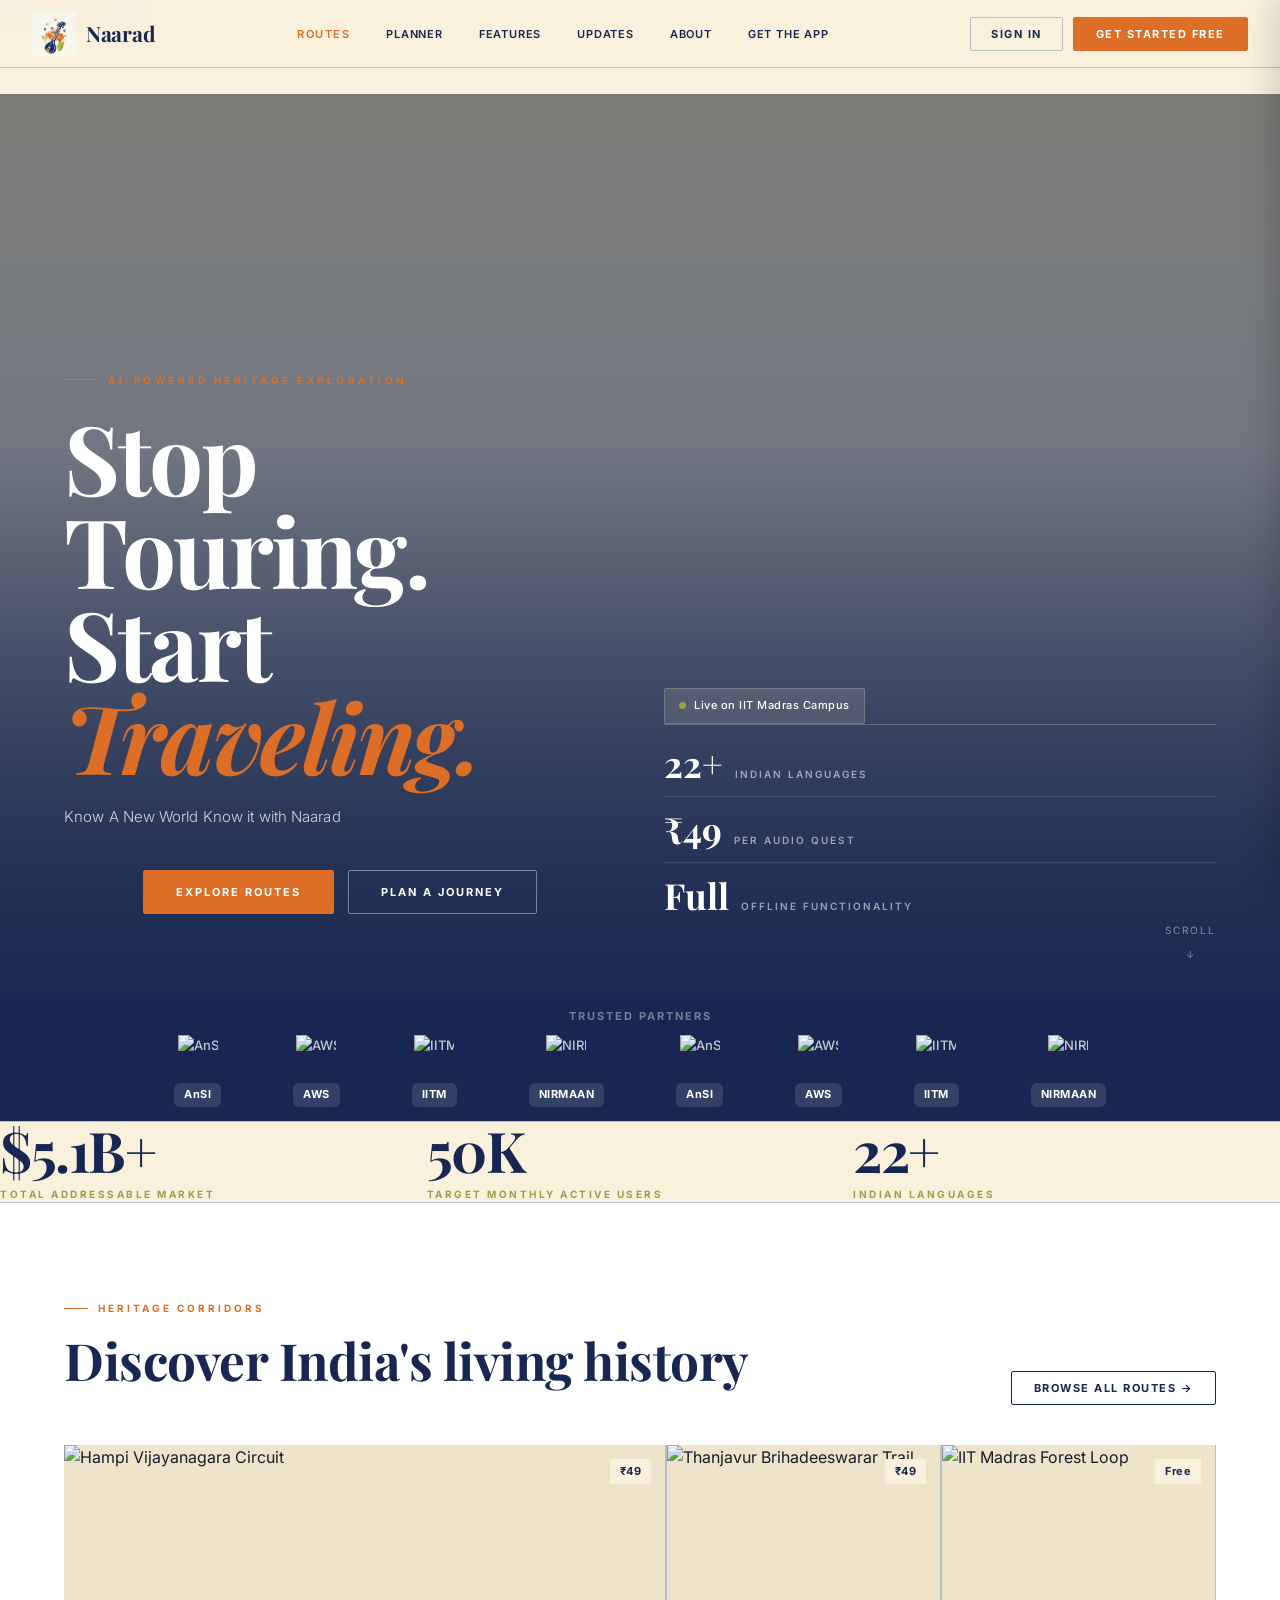
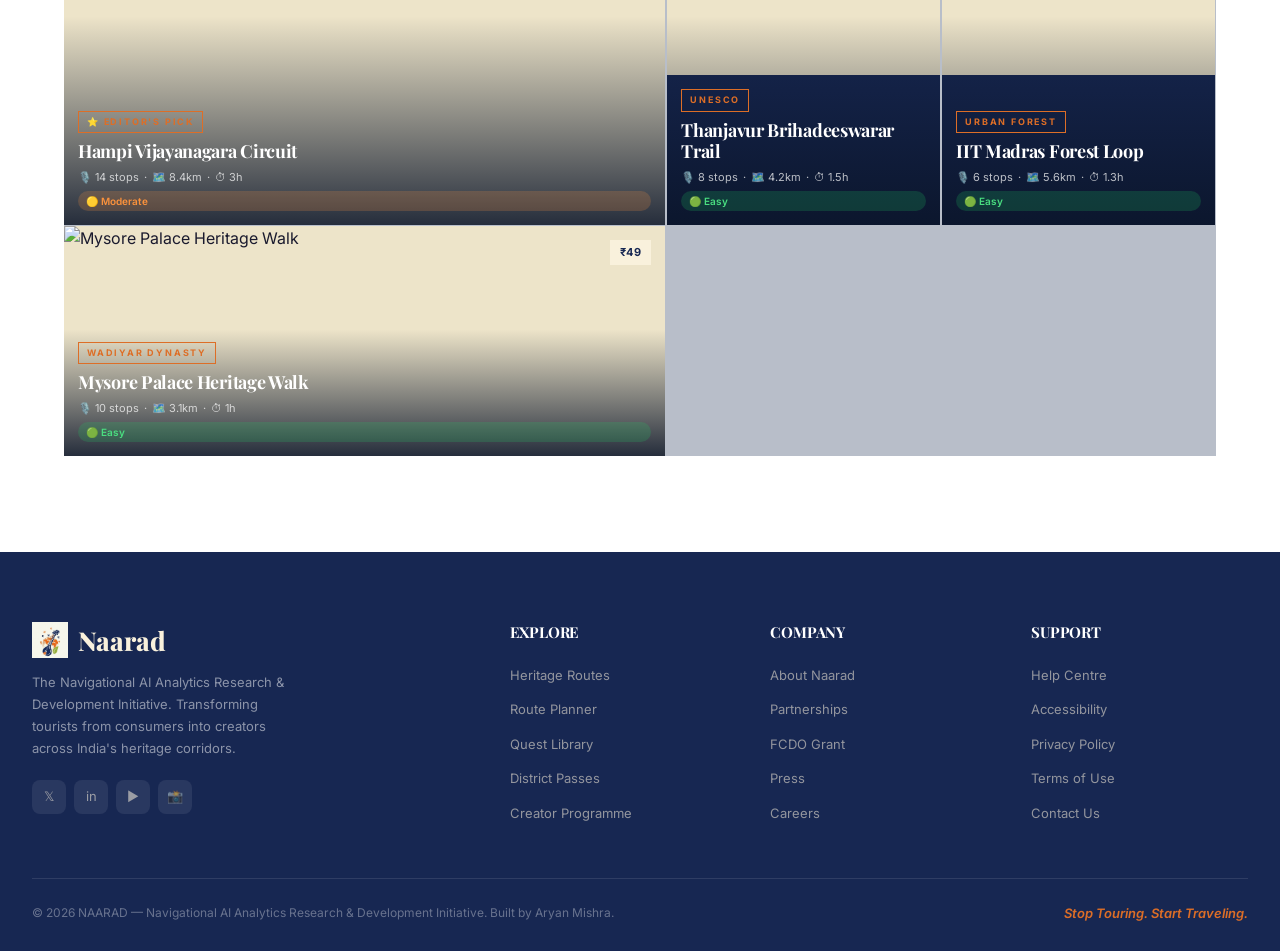
==== commit 892864bf: "Update hero image path, subtitle, and offline stat Point hero background to Images/Hero.webp; change" ====
--- a/index.html
+++ b/index.html
@@ -174,7 +174,7 @@
    PAGE 1 — HOME / ROUTES
 ════════════════════════════════ */
 .hero{position:relative;height:100vh;min-height:640px;display:flex;align-items:flex-end;justify-content:flex-start;overflow:hidden}
-.hero-bg{position:absolute;inset:0;background-image:url('[data-uri]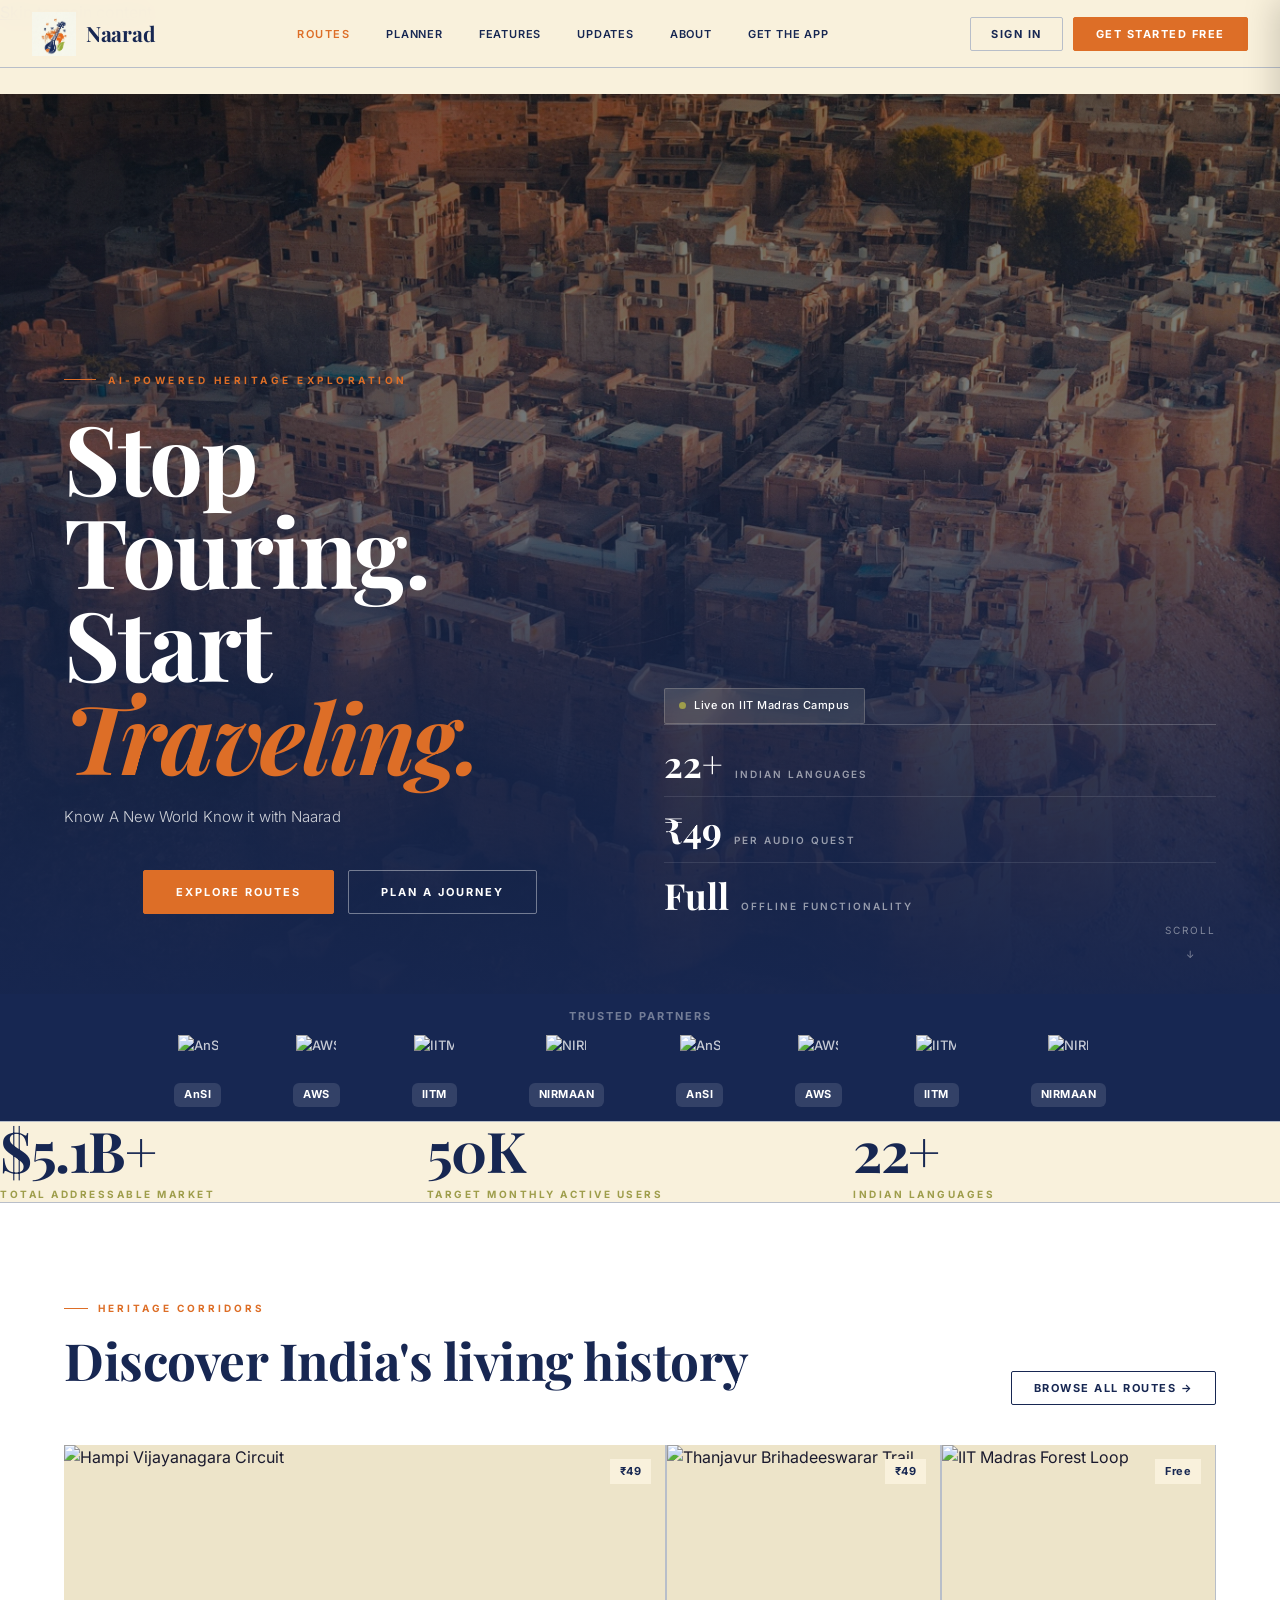
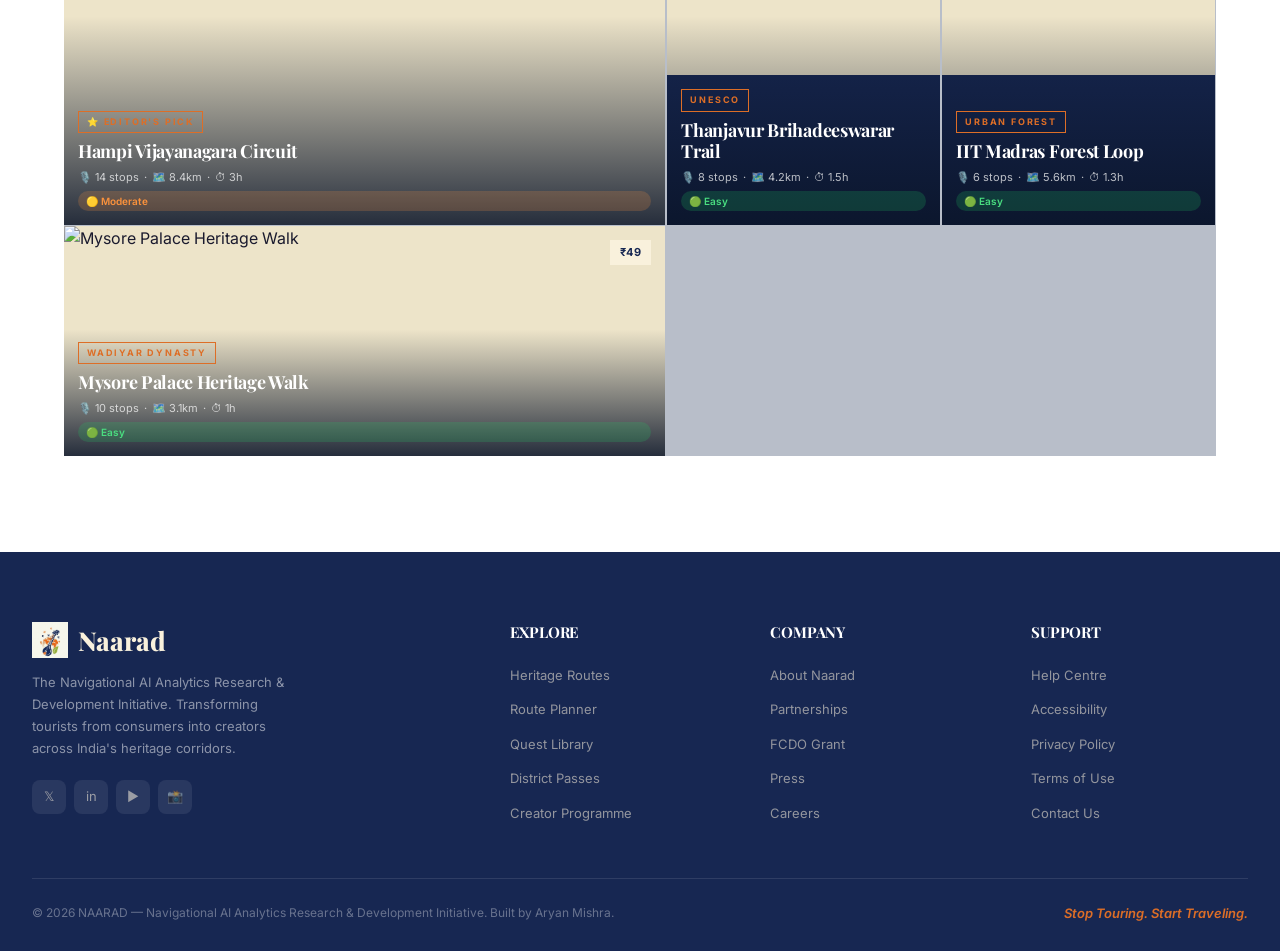
